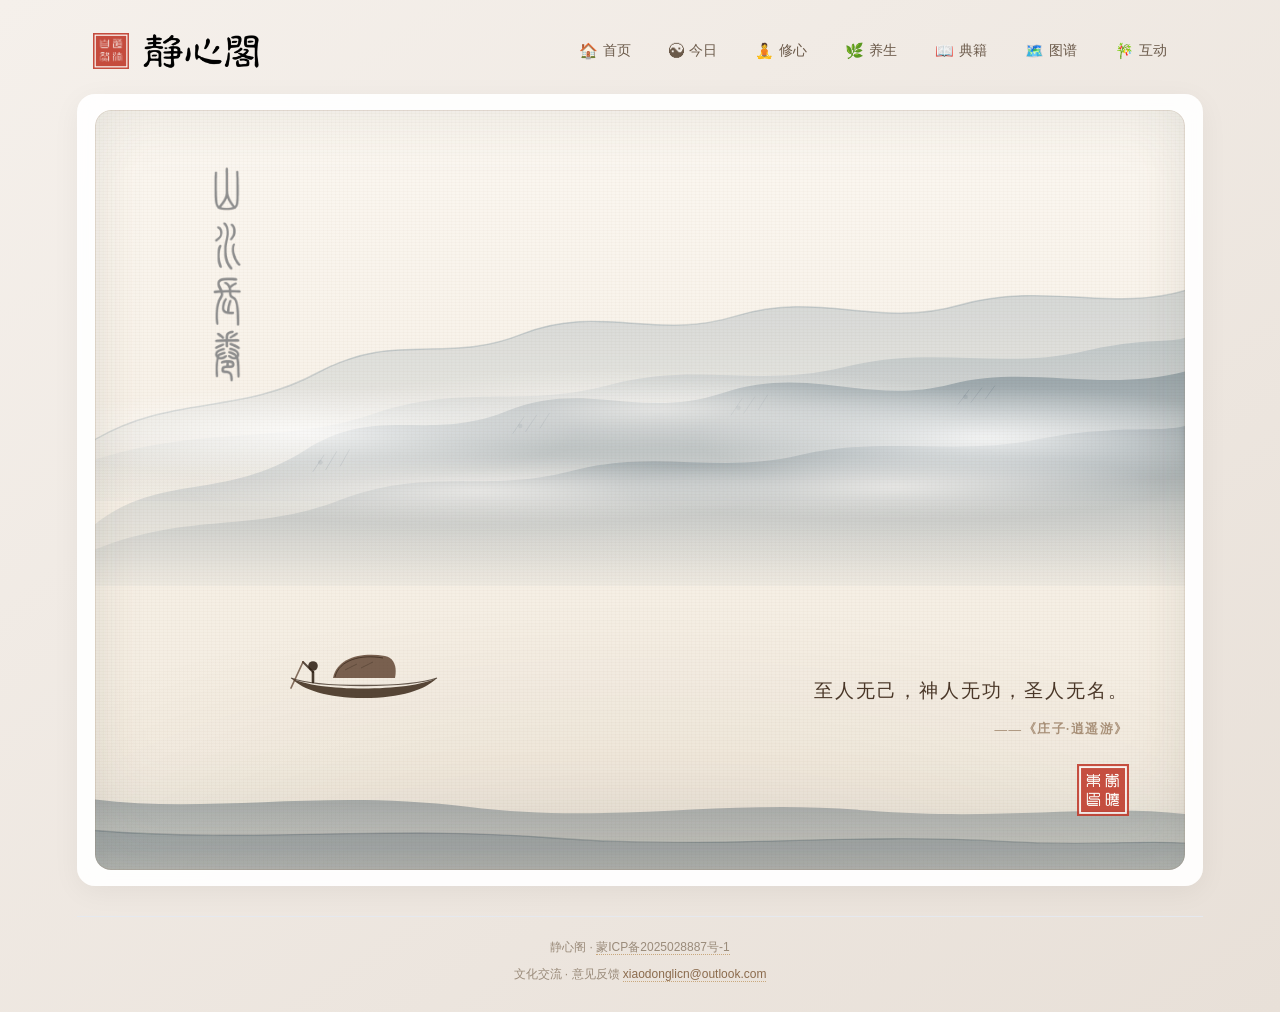
==== src/main/resources/static/index.html @ e7a52b1c "首页-优化" ====
<!DOCTYPE html>
<html lang="zh-CN">
<head>
    <meta charset="UTF-8">
    <meta name="viewport" content="width=device-width, initial-scale=1.0">
    <meta name="referrer" content="no-referrer" />
    <title>静心阁</title>
    <link rel="icon" type="image/svg+xml" href="data:image/svg+xml,%3Csvg xmlns='http://www.w3.org/2000/svg' viewBox='0 0 100 100'%3E%3Ctext y='.9em' font-size='90'%3E☯%3C/text%3E%3C/svg%3E">
    <style>

        /* ===== 全局重置 & 字体 ===== */
        * {
            margin: 0;
            padding: 0;
            box-sizing: border-box;
        }

        body {
            font-family: 'Segoe UI', 'PingFang SC', 'Microsoft YaHei', sans-serif;
            background: linear-gradient(145deg, #f5f0eb 0%, #e8e0d8 100%);
            min-height: 100vh;
            color: #2c2c2c;
            padding: 20px;
        }

        .container {
            max-width: min(88vw, 1800px);
            margin: 0 auto;
        }
        /* header 包裹层：让 nav 的 absolute 参照它 */
        .header-wrapper {
            position: relative;
            z-index: 100;
            margin-bottom: 12px;
        }
        /* ===== 头部 ===== */
        /* ===== 头部：移动端同样透明融入 ===== */
        header {
            background: transparent;
            backdrop-filter: none;
            -webkit-backdrop-filter: none;
            border-radius: 0;
            padding: 12px 16px;
            flex-direction: row;
            align-items: center;
            justify-content: space-between;
            text-align: left;
            position: relative;
            min-height: auto;
            gap: 14px;
            flex-wrap: nowrap;
            box-shadow: none;
            border-bottom: none;
        }
        @media (min-width: 769px) {
            nav {
                position: absolute;
                top: 50%;
                right: 20px;
                transform: translateY(-50%);
                display: flex;
                gap: 6px;
                align-items: center;
                z-index: 110;
            }
        }
        .logo {
            display: flex;
            align-items: center;
            gap: 10px;
        }

        /* 印章：小方图 */
        .logo-seal {
            width: 36px;
            height: 36px;
            object-fit: contain;
            display: block;
            opacity: 0.9;
            transition: opacity 0.3s ease, transform 0.3s ease;
            flex-shrink: 0;     /* 防止被挤压 */
        }

        .logo-seal:hover {
            opacity: 1;
            transform: scale(1.05);
        }

        .logo-banner {
            height: 38px;
            width: auto;
            object-fit: contain;
            display: block;
            opacity: 1;
            transition: opacity 0.3s ease, transform 0.3s ease;
        }

        .logo-banner:hover {
            opacity: 1;
            transform: scale(1.02);
        }

        /* ===== 导航：分组下拉 + 移动端抽屉 ===== */
        .nav-toggle {
            display: none;
            background: transparent;
            border: none;
            font-size: 22px;
            color: #5a3e2b;
            cursor: pointer;
            padding: 6px 10px;
            border-radius: 10px;
            transition: all 0.25s;
            font-family: 'STKaiti', 'KaiTi', serif;
        }

        .nav-toggle:hover,
        .nav-toggle:active {
            background: rgba(139, 107, 77, 0.10);
        }
        nav {
            display: flex;
            gap: 6px;
            align-items: center;
            flex-wrap: wrap;
        }



        .nav-group {
            position: relative;
        }

        .nav-group-title {
            display: inline-flex;
            align-items: center;
            gap: 5px;
            padding: 7px 16px;
            border-radius: 30px;
            font-size: 14px;
            font-weight: 500;
            color: #6b5a4a;
            cursor: pointer;
            transition: all 0.25s ease;
            white-space: nowrap;
            user-select: none;
            font-family: 'STKaiti', 'KaiTi', 'Georgia', serif;
        }

        .nav-group-title .nav-icon {
            font-size: 15px;
            line-height: 1;
        }

        .nav-group-title:hover {
            background: rgba(139, 107, 77, 0.12);
        }

        .nav-group-title.active {
            background: #5a3e2b;
            color: #fff;
        }

        /* ----- 下拉菜单（PC端水墨典雅版） ----- */
        .nav-dropdown {
            position: absolute;
            top: calc(100% + 14px);
            left: 50%;
            transform: translateX(-50%) translateY(-12px) scale(0.96);
            /* 宣纸质感：暖白渐变 + 细麻纹 */
            background:
                    repeating-linear-gradient(0deg, rgba(139,107,77,0.025) 0 1px, transparent 1px 3px),
                    repeating-linear-gradient(90deg, rgba(139,107,77,0.02) 0 1px, transparent 1px 4px),
                    linear-gradient(160deg, #fdfaf6 0%, #f8f2e9 100%);
            backdrop-filter: blur(14px) saturate(1.1);
            -webkit-backdrop-filter: blur(14px) saturate(1.1);
            border-radius: 6px;              /* 更方正，接近印章/册页 */
            padding: 10px 8px;
            min-width: 156px;
            /* 淡淡的墨线描边 + 极柔投影 */
            box-shadow:
                    inset 0 0 0 1px rgba(139, 107, 77, 0.18),
                    inset 0 0 24px rgba(139, 107, 77, 0.05),
                    0 12px 36px rgba(90, 62, 43, 0.16),
                    0 3px 10px rgba(90, 62, 43, 0.08);
            opacity: 0;
            visibility: hidden;
            /* 缓缓展开：位移 + 缩放 + 淡入，缓动更"水墨" */
            transition:
                    opacity 0.55s cubic-bezier(0.22, 0.61, 0.36, 1),
                    transform 0.55s cubic-bezier(0.22, 0.61, 0.36, 1),
                    visibility 0.55s;
            transform-origin: top center;
            z-index: 200;
            pointer-events: none;
        }

        /* 顶部小三角：改为"笔尖"般的墨点，而非生硬的方块 */
        .nav-dropdown::before {
            content: "";
            position: absolute;
            top: -5px;
            left: 50%;
            transform: translateX(-50%) rotate(45deg);
            width: 9px;
            height: 9px;
            background: #fdfaf6;
            border-left: 1px solid rgba(139, 107, 77, 0.2);
            border-top: 1px solid rgba(139, 107, 77, 0.2);
            border-radius: 2px 0 0 0;
        }

        /* 悬停桥：填补空隙，防止鼠标移动时菜单消失 */
        .nav-dropdown::after {
            content: "";
            position: absolute;
            top: -16px;
            left: 0;
            right: 0;
            height: 16px;
            background: transparent;
            pointer-events: auto;
        }

        .nav-group:hover .nav-dropdown,
        .nav-group.open .nav-dropdown {
            opacity: 1;
            visibility: visible;
            transform: translateX(-50%) translateY(0) scale(1);
            pointer-events: auto;
        }

        /* 子项：更舒展、更有书卷气 */
        .nav-dropdown a {
            display: block;
            position: relative;
            padding: 10px 22px;
            border-radius: 4px;
            font-size: 14px;
            color: #5a3e2b;
            white-space: nowrap;
            text-align: center;
            text-decoration: none;
            cursor: pointer;
            font-family: 'STKaiti', 'KaiTi', 'Georgia', serif;
            letter-spacing: 1px;
            /* 逐条淡入的初始态 */
            opacity: 0;
            transform: translateY(-4px);
            transition:
                    background 0.28s ease,
                    color 0.28s ease,
                    opacity 0.4s ease,
                    transform 0.4s ease;
        }

        /* 展开时子项逐条浮现 */
        .nav-group:hover .nav-dropdown a,
        .nav-group.open .nav-dropdown a {
            opacity: 1;
            transform: translateY(0);
        }
        .nav-group:hover .nav-dropdown a:nth-child(1),
        .nav-group.open .nav-dropdown a:nth-child(1) { transition-delay: 0.08s; }
        .nav-group:hover .nav-dropdown a:nth-child(2),
        .nav-group.open .nav-dropdown a:nth-child(2) { transition-delay: 0.14s; }
        .nav-group:hover .nav-dropdown a:nth-child(3),
        .nav-group.open .nav-dropdown a:nth-child(3) { transition-delay: 0.20s; }
        .nav-group:hover .nav-dropdown a:nth-child(4),
        .nav-group.open .nav-dropdown a:nth-child(4) { transition-delay: 0.26s; }

        /* hover：淡墨晕染 + 左侧竖线点缀 */
        .nav-dropdown a:hover {
            background: linear-gradient(90deg,
            rgba(139, 107, 77, 0.10) 0%,
            rgba(139, 107, 77, 0.04) 60%,
            transparent 100%);
            color: #3d2a1a;
        }

        .nav-dropdown a:hover::before {
            content: "";
            position: absolute;
            left: 8px;
            top: 50%;
            transform: translateY(-50%);
            width: 2px;
            height: 55%;
            border-radius: 2px;
            background: #c0392b;
            opacity: 0.7;
        }

        /* active：以印章式深墨块呈现 */
        .nav-dropdown a.active {
            background: linear-gradient(145deg, #5a3e2b 0%, #4a3222 100%);
            color: #fdfaf6;
            box-shadow:
                    inset 0 0 0 1px rgba(255, 255, 255, 0.08),
                    0 2px 8px rgba(90, 62, 43, 0.25);
        }

        .nav-dropdown a.active::before {
            background: #c9a87c;   /* active 时左侧竖线换为金色，更雅致 */
            opacity: 0.9;
        }

        /* 遮罩层（默认隐藏） */
        .nav-overlay {
            position: fixed;
            inset: 0;
            background: radial-gradient(ellipse at top,
            rgba(61, 42, 26, 0.28) 0%,
            rgba(61, 42, 26, 0.42) 100%);
            opacity: 0;
            visibility: hidden;
            transition: all 0.4s ease;
            z-index: 190;
            backdrop-filter: blur(2px);
            -webkit-backdrop-filter: blur(2px);
        }

        .nav-overlay.show {
            opacity: 1;
            visibility: visible;
        }

        /* ===== 主内容 ===== */
        main {
            background: rgba(255, 255, 255, 0.92);
            backdrop-filter: blur(12px);
            border-radius: 18px;
            padding: 16px 18px;
            box-shadow: 0 6px 28px rgba(0, 0, 0, 0.05);
            min-height: 480px;
            position: relative;   /* 新增 */
            z-index: 1;           /* 新增 */
        }
        /* 首页：让主内容区撑满首屏，把页脚推到折叠线以下 */
        #home-tab.active {
            min-height: calc(100vh - 140px);
            display: flex;
            flex-direction: column;
        }

        #home-tab.active .home-scroll {
            flex: 1;
            min-height: 0;   /* 取消原来的固定 min-height，由 flex 撑开 */
        }

        .tab-content {
            display: none;
            animation: fadeIn 0.45s ease;
        }

        .tab-content.active {
            display: block;
        }

        @keyframes fadeIn {
            from {
                opacity: 0;
                transform: translateY(12px);
            }
            to {
                opacity: 1;
                transform: translateY(0);
            }
        }

        h2 {
            font-size: 26px;
            font-weight: 600;
            color: #4a3728;
            margin-bottom: 22px;
            display: flex;
            align-items: center;
            gap: 12px;
        }

        h2 i {
            color: #8b6b4d;
        }

        h3 {
            font-size: 18px;
            font-weight: 600;
            color: #4a3728;
            margin: 18px 0 12px;
        }

        /* ========================================================= */
        /* 每日运势 (原有) */
        /* ========================================================= */
        /* 占位引导卡片 */
        .fortune-placeholder {
            text-align: center;
            padding: 50px 20px 40px;
            background: linear-gradient(145deg, #fdfaf7, #f5ede6);
            border-radius: 16px;
            border: 2px dashed #d5c8b8;
            animation: fadeIn 0.5s ease;
        }

        .fortune-placeholder .placeholder-icon {
            font-size: 64px;
            display: block;
            margin-bottom: 16px;
            opacity: 0.7;
        }

        .fortune-placeholder h3 {
            font-size: 22px;
            color: #4a3728;
            margin-bottom: 10px;
            font-weight: 600;
        }

        .fortune-placeholder p {
            font-size: 16px;
            color: #7a6b5a;
            line-height: 1.8;
            margin-bottom: 20px;
        }

        .fortune-placeholder .placeholder-hints {
            display: flex;
            flex-wrap: wrap;
            gap: 12px;
            justify-content: center;
        }

        .fortune-placeholder .placeholder-hints span {
            background: #f0ece6;
            padding: 6px 18px;
            border-radius: 30px;
            font-size: 14px;
            color: #5a3e2b;
        }

        /* ========================================================= */
        /* 每日运势：选择区 */
        /* ========================================================= */
        .fortune-selector {
            display: flex;
            align-items: center;
            gap: 16px;
            flex-wrap: wrap;
            margin-bottom: 24px;
            padding: 20px 24px;
            background: #f8f4f0;
            border-radius: 14px;
        }

        .fortune-selector label {
            font-size: 15px;
            font-weight: 500;
            color: #5a3e2b;
            white-space: nowrap;
        }

        .fortune-selector select {
            height: 42px;
            min-width: 140px;
            padding: 0 34px 0 16px;
            border: 2px solid #e0d5c8;
            border-radius: 12px;
            font-size: 15px;
            background: #fff;
            color: #4a3728;
            cursor: pointer;
            font-family: inherit;
            transition: border-color 0.25s, box-shadow 0.25s;
            appearance: none;
            -webkit-appearance: none;
            background-image: url("data:image/svg+xml,%3Csvg xmlns='http://www.w3.org/2000/svg' viewBox='0 0 12 12'%3E%3Cpath d='M2 4 L6 8 L10 4' stroke='%238b6b4d' stroke-width='1.6' fill='none' stroke-linecap='round' stroke-linejoin='round'/%3E%3C/svg%3E");
            background-repeat: no-repeat;
            background-position: right 12px center;
            background-size: 12px;
        }

        .fortune-selector select:focus {
            outline: none;
            border-color: #8b6b4d;
            box-shadow: 0 0 0 4px rgba(139, 107, 77, 0.08);
        }

        .fortune-selector button {
            height: 42px;
            padding: 0 32px;
            border: none;
            border-radius: 30px;
            background: linear-gradient(145deg, #8b6b4d, #6b4f3a);
            color: #fff;
            font-size: 15px;
            font-weight: 500;
            cursor: pointer;
            transition: all 0.25s;
            box-shadow: 0 2px 10px rgba(139, 107, 77, 0.22);
        }

        .fortune-selector button:hover {
            transform: translateY(-1px);
            box-shadow: 0 6px 18px rgba(139, 107, 77, 0.32);
        }

        .fortune-selector button:disabled {
            opacity: 0.6;
            transform: none;
            box-shadow: none;
        }

        /* ----- 移动端：label 缩小放上方 ----- */
        @media (max-width: 768px) {
            .fortune-selector {
                flex-direction: column;
                align-items: stretch;
                gap: 10px;
                padding: 16px 18px;
            }

            /* label 缩小，左对齐 */
            .fortune-selector label {
                font-size: 13px;
                color: #8b7a6a;
                font-weight: 400;
                margin-bottom: -4px;   /* 与下拉框更贴近 */
            }

            /* 下拉框全宽 */
            .fortune-selector select {
                width: 100%;
                height: 42px;
                font-size: 14px;
            }

            /* 按钮全宽 */
            .fortune-selector button {
                width: 100%;
                height: 42px;
                font-size: 14px;
            }
        }

        @media (max-width: 480px) {
            .fortune-selector {
                padding: 14px 14px;
            }

            .fortune-selector label {
                font-size: 12px;
            }

            .fortune-selector select,
            .fortune-selector button {
                height: 40px;
                font-size: 13px;
            }
        }

        .fortune-result {
            animation: fadeIn 0.5s ease;
        }

        .fortune-card {
            background: linear-gradient(145deg, #fdfaf7, #f5ede6);
            border-radius: 16px;
            padding: 28px 32px;
            border: 1px solid #e8ddd0;
        }

        .fortune-header {
            display: flex;
            justify-content: space-between;
            align-items: center;
            flex-wrap: wrap;
            gap: 10px;
            margin-bottom: 18px;
            padding-bottom: 14px;
            border-bottom: 2px dashed #e0d3c4;
        }

        .fortune-date {
            font-size: 15px;
            color: #7a6b5a;
        }

        .fortune-zodiac {
            font-size: 20px;
            font-weight: 600;
            color: #5a3e2b;
        }

        .fortune-level {
            padding: 6px 22px;
            border-radius: 30px;
            font-weight: 600;
            font-size: 18px;
        }

        .fortune-level[data-level="上上签"] {
            background: #fce4b8;
            color: #8b6914;
        }
        .fortune-level[data-level="上签"] {
            background: #d4edda;
            color: #155724;
        }
        .fortune-level[data-level="中签"] {
            background: #fff3cd;
            color: #856404;
        }
        .fortune-level[data-level="下签"] {
            background: #f8d7da;
            color: #721c24;
        }
        .fortune-level[data-level="下下签"] {
            background: #f8d7da;
            color: #721c24;
        }

        .fortune-score {
            text-align: center;
            padding: 16px 0 20px;
        }

        .score-label {
            display: block;
            font-size: 14px;
            color: #8b7a6a;
            margin-bottom: 4px;
        }

        .score-value {
            font-size: 48px;
            font-weight: 700;
            background: linear-gradient(145deg, #8b6b4d, #c9a87c);
            -webkit-background-clip: text;
            -webkit-text-fill-color: transparent;
            background-clip: text;
        }

        .fortune-details {
            display: grid;
            grid-template-columns: 1fr 1fr;
            gap: 12px;
            margin-bottom: 18px;
        }

        .detail-item {
            background: #fff;
            padding: 12px 16px;
            border-radius: 10px;
            display: flex;
            align-items: center;
            gap: 10px;
            box-shadow: 0 2px 8px rgba(0, 0, 0, 0.04);
        }

        .detail-item i {
            color: #8b6b4d;
            width: 20px;
            text-align: center;
        }

        .fortune-extra {
            background: #fff;
            padding: 16px 22px;
            border-radius: 12px;
            display: flex;
            flex-direction: column;
            gap: 10px;
        }

        .fortune-extra>div {
            display: flex;
            align-items: center;
            gap: 10px;
            flex-wrap: wrap;
        }

        .color-tag {
            display: inline-block;
            padding: 2px 14px;
            border-radius: 14px;
            font-size: 13px;
            color: #fff;
            margin-right: 4px;
        }

        .advice {
            color: #5a3e2b;
            font-weight: 500;
        }

        /* ========================================================= */
        /* 道家智慧 (原有) */
        /* ========================================================= */
        .daoism-controls {
            display: flex;
            gap: 16px;
            flex-wrap: wrap;
            margin-bottom: 24px;
            padding: 16px 22px;
            background: #f8f4f0;
            border-radius: 14px;
            align-items: center;
        }

        .daoism-controls button {
            padding: 8px 26px;
            border: none;
            border-radius: 30px;
            background: #5a3e2b;
            color: #fff;
            font-size: 15px;
            cursor: pointer;
            transition: all 0.25s;
        }

        .daoism-controls button:hover {
            background: #4a3222;
            transform: scale(1.02);
        }

        .category-filter {
            display: flex;
            align-items: center;
            gap: 10px;
        }

        .category-filter select {
            padding: 8px 16px;
            border-radius: 10px;
            border: 2px solid #ddd;
            background: #fff;
            cursor: pointer;
        }

        .daoism-quotes {
            display: grid;
            grid-template-columns: 1fr 1fr;
            gap: 20px;
        }

        .quote-card {
            background: #fdfaf7;
            border-radius: 14px;
            padding: 20px 24px;
            border-left: 4px solid #8b6b4d;
            transition: all 0.3s;
        }

        .quote-card:hover {
            transform: translateY(-2px);
            box-shadow: 0 6px 22px rgba(0, 0, 0, 0.06);
        }

        .quote-source {
            font-size: 14px;
            color: #8b6b4d;
            font-weight: 600;
            margin-bottom: 8px;
        }

        .quote-original {
            font-size: 20px;
            font-weight: 400;
            color: #2c2c2c;
            line-height: 1.8;
            margin-bottom: 10px;
            font-family: 'STKaiti', 'KaiTi', 'Georgia', serif;
        }

        .quote-translation {
            font-size: 15px;
            color: #5a5a5a;
            line-height: 1.6;
            margin-bottom: 8px;
            padding: 10px 16px;
            background: #f5f0ea;
            border-radius: 8px;
        }

        .quote-interpretation {
            font-size: 14px;
            color: #7a6b5a;
            line-height: 1.6;
            padding: 10px 16px;
            background: #edf0f5;
            border-radius: 8px;
        }

        .quote-category {
            display: inline-block;
            margin-top: 10px;
            padding: 2px 16px;
            border-radius: 20px;
            font-size: 12px;
            background: #e8ddd0;
            color: #5a3e2b;
        }

        /* ========================================================= */
        /* 五行学说 (原有) */
        /* ========================================================= */
        .elements-grid {
            display: grid;
            grid-template-columns: repeat(auto-fit, minmax(170px, 1fr));
            gap: 16px;
            margin-bottom: 28px;
        }

        .element-card {
            background: #fdfaf7;
            border-radius: 14px;
            padding: 20px 16px;
            text-align: center;
            border: 2px solid #e8ddd0;
            transition: all 0.3s;
            cursor: default;
        }

        .element-card:hover {
            transform: translateY(-4px);
            box-shadow: 0 8px 28px rgba(0, 0, 0, 0.07);
        }

        .element-icon {
            font-size: 34px;
            display: block;
            margin-bottom: 6px;
        }

        .element-name {
            font-size: 22px;
            font-weight: 700;
            color: #4a3728;
        }

        .element-desc {
            font-size: 13px;
            color: #7a6b5a;
            margin-top: 4px;
        }

        .element-detail {
            font-size: 12px;
            color: #9a8b7a;
            margin-top: 4px;
        }

        .element-color {
            display: inline-block;
            width: 24px;
            height: 24px;
            border-radius: 50%;
            margin-top: 8px;
            border: 2px solid #ddd;
        }

        .elements-relationship {
            background: #f8f4f0;
            border-radius: 14px;
            padding: 20px 24px;
            margin-top: 8px;
        }

        .elements-relationship h3 {
            text-align: center;
            color: #4a3728;
            margin-bottom: 14px;
        }

        .relationship-diagram {
            display: grid;
            grid-template-columns: 1fr 1fr;
            gap: 20px;
        }

        .relationship-item {
            background: #fff;
            padding: 16px 20px;
            border-radius: 12px;
            text-align: center;
        }

        .relationship-item h4 {
            color: #4a3728;
            margin-bottom: 6px;
        }

        .relationship-item p {
            font-size: 18px;
            font-weight: 500;
            color: #5a3e2b;
            letter-spacing: 2px;
        }

        .relationship-item small {
            color: #8b7a6a;
            font-size: 13px;
        }

        .relationship-item.generates {
            border-left: 4px solid #4caf50;
        }
        .relationship-item.restricts {
            border-left: 4px solid #e74c3c;
        }

        /* ========================================================= */
        /* 新增：每日一签 */
        /* ========================================================= */
        .daily-sign-container {
            max-width: 680px;
            margin: 0 auto;
            padding: 10px 0;
            text-align: center;
        }
        .sign-intro {
            text-align: center;
            padding: 40px 24px 34px;
            background: linear-gradient(145deg, #fdfaf7, #f5ede6);
            border-radius: 18px;
            border: 2px dashed #d5c8b8;
            animation: fadeIn 0.5s ease;
        }
        .sign-intro-icon {
            font-size: 64px;
            line-height: 1;
            margin-bottom: 12px;
            opacity: 0.75;
            text-align: center;
        }

        .sign-intro h3 {
            font-size: 22px;
            color: #4a3728;
            margin-bottom: 10px;
        }

        .sign-intro p {
            font-size: 16px;
            color: #7a6b5a;
            line-height: 1.9;
            margin-bottom: 24px;
        }

        .sign-btn-primary {
            padding: 12px 44px;
            border: none;
            border-radius: 30px;
            background: linear-gradient(145deg, #8b6b4d, #6b4f3a);
            color: #fff;
            font-size: 16px;
            font-weight: 500;
            cursor: pointer;
            transition: all 0.25s;
        }

        .sign-btn-primary:hover {
            transform: translateY(-2px);
            box-shadow: 0 8px 24px rgba(139, 107, 77, 0.32);
        }

        .sign-result {
            animation: fadeIn 0.5s ease;
        }
        .daily-sign-date {
            font-size: 16px;
            color: #7a6b5a;
            margin-bottom: 20px;
            text-align: center;
        }

        .daily-sign-card {
            background: linear-gradient(145deg, #fdfaf7, #f5ede6);
            border-radius: 20px;
            padding: 40px 36px 36px;
            border: 2px solid #e8ddd0;
            max-width: 700px;
            margin: 0 auto;
            position: relative;
            box-shadow: 0 4px 20px rgba(0, 0, 0, 0.04);
        }

        .daily-sign-card .sign-icon {
            font-size: 48px;
            display: block;
            margin-bottom: 12px;
            opacity: 0.7;
        }

        .daily-sign-card .sign-original {
            font-size: 28px;
            font-weight: 400;
            color: #2c2c2c;
            line-height: 1.8;
            font-family: 'STKaiti', 'KaiTi', 'Georgia', serif;
            margin-bottom: 16px;
        }

        .daily-sign-card .sign-translation {
            font-size: 16px;
            color: #5a5a5a;
            line-height: 1.7;
            padding: 14px 20px;
            background: #f5f0ea;
            border-radius: 12px;
            margin-bottom: 12px;
        }

        .daily-sign-card .sign-interpretation {
            font-size: 15px;
            color: #7a6b5a;
            line-height: 1.7;
            padding: 14px 20px;
            background: #edf0f5;
            border-radius: 12px;
            margin-bottom: 16px;
        }

        .daily-sign-card .sign-source {
            font-size: 14px;
            color: #8b6b4d;
            font-weight: 600;
        }

        .daily-sign-card .sign-tag {
            display: inline-block;
            margin-top: 12px;
            padding: 4px 20px;
            border-radius: 30px;
            font-size: 13px;
            background: #e8ddd0;
            color: #5a3e2b;
        }

        .daily-sign-refresh {
            display: block;
            margin: 24px auto 0;
            padding: 10px 36px;
            border: none;
            border-radius: 30px;
            background: linear-gradient(145deg, #8b6b4d, #6b4f3a);
            color: #fff;
            font-size: 15px;
            font-weight: 500;
            cursor: pointer;
            transition: all 0.25s;
        }

        .daily-sign-refresh:hover {
            transform: translateY(-2px);
            box-shadow: 0 8px 24px rgba(139, 107, 77, 0.32);
        }

        /* ========================================================= */
        /* 新增：静心引导（冥想计时器） */
        /* ========================================================= */
        .meditation-container {
            max-width: 600px;
            margin: 0 auto;
            text-align: center;
        }

        .meditation-timer {
            font-size: 72px;
            font-weight: 300;
            color: #4a3728;
            font-family: 'Georgia', serif;
            letter-spacing: 4px;
            padding: 30px 0 10px;
            background: #fdfaf7;
            border-radius: 20px;
            border: 2px solid #e8ddd0;
            margin-bottom: 20px;
        }

        .meditation-timer .timer-label {
            font-size: 16px;
            font-weight: 400;
            color: #8b7a6a;
            letter-spacing: 2px;
            display: block;
            margin-bottom: 6px;
            font-family: 'Segoe UI', 'PingFang SC', sans-serif;
        }

        .meditation-controls {
            display: flex;
            gap: 14px;
            flex-wrap: wrap;
            justify-content: center;
            margin: 16px 0 20px;
        }

        .meditation-controls button {
            padding: 10px 28px;
            border: none;
            border-radius: 30px;
            font-size: 15px;
            font-weight: 500;
            cursor: pointer;
            transition: all 0.25s;
            min-width: 80px;
        }

        .meditation-controls .btn-start {
            background: linear-gradient(145deg, #5a7a4a, #3d5a32);
            color: #fff;
        }

        .meditation-controls .btn-start:hover {
            transform: translateY(-2px);
            box-shadow: 0 8px 24px rgba(61, 90, 50, 0.3);
        }

        .meditation-controls .btn-start.running {
            background: linear-gradient(145deg, #c0392b, #962d22);
        }

        .meditation-controls .btn-reset {
            background: #e8ddd0;
            color: #5a3e2b;
        }

        .meditation-controls .btn-reset:hover {
            background: #d5c8b8;
        }

        .meditation-controls .btn-preset {
            background: #f0ece6;
            color: #5a3e2b;
            font-size: 13px;
            padding: 10px 18px;
            min-width: 60px;
        }

        .meditation-controls .btn-preset:hover {
            background: #e0d8ce;
        }

        .meditation-controls .btn-preset.active-preset {
            background: #8b6b4d;
            color: #fff;
        }

        .meditation-guide {
            background: #f8f4f0;
            border-radius: 14px;
            padding: 20px 24px;
            margin-top: 16px;
            min-height: 80px;
            display: flex;
            align-items: center;
            justify-content: center;
            font-size: 18px;
            color: #4a3728;
            line-height: 1.8;
            font-family: 'STKaiti', 'KaiTi', 'Georgia', serif;
            transition: all 0.3s;
        }

        /* ===== 静心音乐播放器（紧凑可折叠） ===== */
        .meditation-music {
            background: #f8f4f0;
            border-radius: 14px;
            margin-top: 18px;
            overflow: hidden;
            transition: all 0.3s ease;
        }

        /* --- 顶部一行控制条（始终可见） --- */
        .music-bar {
            display: flex;
            align-items: center;
            gap: 12px;
            padding: 12px 18px;
            cursor: pointer;
            user-select: none;
            transition: background 0.25s;
        }

        .music-bar:hover {
            background: #f0ece6;
        }

        .music-bar .bar-icon {
            width: 34px;
            height: 34px;
            border-radius: 50%;
            background: #e8ddd0;
            color: #5a3e2b;
            display: flex;
            align-items: center;
            justify-content: center;
            font-size: 13px;
            flex-shrink: 0;
            transition: all 0.25s;
        }

        .music-bar.playing .bar-icon {
            background: #8b6b4d;
            color: #fff;
        }

        /* 播放中的跳动音符 */
        .music-bar .bar-bars {
            display: none;
            align-items: flex-end;
            gap: 2px;
            height: 12px;
            margin-left: 4px;
        }

        .music-bar.playing .bar-bars {
            display: inline-flex;
        }

        .music-bar .bar-bars span {
            width: 3px;
            background: #8b6b4d;
            border-radius: 2px;
            animation: musicBar 0.9s ease-in-out infinite;
        }

        .music-bar .bar-bars span:nth-child(1) { height: 5px; animation-delay: 0s; }
        .music-bar .bar-bars span:nth-child(2) { height: 11px; animation-delay: 0.15s; }
        .music-bar .bar-bars span:nth-child(3) { height: 7px; animation-delay: 0.3s; }
        .music-bar .bar-bars span:nth-child(4) { height: 12px; animation-delay: 0.45s; }

        @keyframes musicBar {
            0%, 100% { transform: scaleY(0.5); }
            50% { transform: scaleY(1); }
        }

        .music-bar .bar-info {
            flex: 1;
            min-width: 0;
            display: flex;
            flex-direction: column;
            gap: 2px;
        }

        .music-bar .bar-title {
            font-size: 14px;
            font-weight: 600;
            color: #5a3e2b;
            white-space: nowrap;
            overflow: hidden;
            text-overflow: ellipsis;
        }

        .music-bar .bar-sub {
            font-size: 12px;
            color: #9a8b7a;
            white-space: nowrap;
            overflow: hidden;
            text-overflow: ellipsis;
        }

        /* 播放/暂停按钮 */
        .music-bar .bar-play {
            width: 36px;
            height: 36px;
            border-radius: 50%;
            border: none;
            background: #8b6b4d;
            color: #fff;
            font-size: 13px;
            cursor: pointer;
            flex-shrink: 0;
            display: flex;
            align-items: center;
            justify-content: center;
            transition: all 0.25s;
        }

        .music-bar .bar-play:hover {
            background: #6b4f3a;
            transform: scale(1.06);
        }

        .music-bar .bar-play:disabled {
            background: #d5c8b8;
            cursor: not-allowed;
            transform: none;
        }

        /* 展开箭头 */
        .music-bar .bar-arrow {
            color: #9a8b7a;
            font-size: 12px;
            flex-shrink: 0;
            transition: transform 0.3s ease;
        }

        .meditation-music.expanded .bar-arrow {
            transform: rotate(180deg);
        }

        /* --- 展开后的曲目区 --- */
        .music-panel {
            max-height: 0;
            overflow: hidden;
            transition: max-height 0.35s ease;
        }

        .meditation-music.expanded .music-panel {
            max-height: 420px;
        }

        .music-panel-inner {
            padding: 4px 16px 16px;
            border-top: 1px dashed #e0d5c8;
        }

        .music-volume-row {
            display: flex;
            align-items: center;
            gap: 10px;
            padding: 12px 4px;
            font-size: 13px;
            color: #8b7a6a;
        }

        .music-volume-row input[type="range"] {
            flex: 1;
            accent-color: #8b6b4d;
            cursor: pointer;
        }

        .music-volume-row .vol-value {
            font-size: 12px;
            color: #9a8b7a;
            min-width: 34px;
            text-align: right;
        }

        .music-track-list {
            display: flex;
            flex-direction: column;
            gap: 6px;
            max-height: 240px;
            overflow-y: auto;
        }

        .music-track {
            display: flex;
            align-items: center;
            gap: 10px;
            padding: 8px 12px;
            border-radius: 10px;
            background: #fff;
            cursor: pointer;
            transition: all 0.2s;
            border: 1.5px solid transparent;
        }

        .music-track:hover {
            background: #f5ede6;
            border-color: #e0d5c8;
        }

        .music-track.active {
            background: #f0e6da;
            border-color: #8b6b4d;
        }

        .music-track .track-icon {
            width: 28px;
            height: 28px;
            border-radius: 50%;
            background: #e8ddd0;
            color: #5a3e2b;
            display: flex;
            align-items: center;
            justify-content: center;
            font-size: 11px;
            flex-shrink: 0;
        }

        .music-track.active .track-icon {
            background: #8b6b4d;
            color: #fff;
        }

        .music-track .track-info {
            flex: 1;
            min-width: 0;
        }

        .music-track .track-name {
            font-size: 13px;
            font-weight: 500;
            color: #4a3728;
            white-space: nowrap;
            overflow: hidden;
            text-overflow: ellipsis;
        }

        .music-track .track-desc {
            font-size: 11px;
            color: #9a8b7a;
            margin-top: 1px;
            white-space: nowrap;
            overflow: hidden;
            text-overflow: ellipsis;
        }

        .music-track .track-check {
            color: #8b6b4d;
            font-size: 12px;
            flex-shrink: 0;
            opacity: 0;
        }

        .music-track.active .track-check {
            opacity: 1;
        }

        .music-panel-tip {
            font-size: 11px;
            color: #b0a090;
            text-align: center;
            margin-top: 10px;
            line-height: 1.6;
        }

        @media (max-width: 480px) {
            .music-bar {
                padding: 10px 14px;
                gap: 10px;
            }
            .music-bar .bar-play {
                width: 32px;
                height: 32px;
            }
            .music-bar .bar-icon {
                width: 30px;
                height: 30px;
            }
            .music-panel-inner {
                padding: 4px 12px 14px;
            }
        }

        .music-track-list {
            display: flex;
            flex-direction: column;
            gap: 8px;
        }

        .music-track {
            display: flex;
            align-items: center;
            gap: 12px;
            padding: 10px 14px;
            border-radius: 10px;
            background: #fff;
            cursor: pointer;
            transition: all 0.25s;
            border: 2px solid transparent;
        }

        .music-track:hover {
            background: #f5ede6;
            border-color: #e0d5c8;
        }

        .music-track.active {
            background: #f0e6da;
            border-color: #8b6b4d;
        }

        .music-track .track-play {
            width: 34px;
            height: 34px;
            border-radius: 50%;
            background: #e8ddd0;
            color: #5a3e2b;
            display: flex;
            align-items: center;
            justify-content: center;
            font-size: 13px;
            flex-shrink: 0;
            transition: all 0.25s;
        }

        .music-track.active .track-play {
            background: #8b6b4d;
            color: #fff;
        }

        .music-track .track-info {
            flex: 1;
            min-width: 0;
        }

        .music-track .track-name {
            font-size: 14px;
            font-weight: 500;
            color: #4a3728;
        }

        .music-track .track-desc {
            font-size: 12px;
            color: #9a8b7a;
            margin-top: 2px;
        }

        .music-track .track-status {
            font-size: 12px;
            color: #8b6b4d;
            flex-shrink: 0;
        }

        /* 播放中的跳动音符动画 */
        .music-playing-bars {
            display: inline-flex;
            align-items: flex-end;
            gap: 2px;
            height: 14px;
            margin-left: 4px;
        }

        .music-playing-bars span {
            width: 3px;
            background: #8b6b4d;
            border-radius: 2px;
            animation: musicBar 0.9s ease-in-out infinite;
        }

        .music-playing-bars span:nth-child(1) { height: 6px; animation-delay: 0s; }
        .music-playing-bars span:nth-child(2) { height: 12px; animation-delay: 0.15s; }
        .music-playing-bars span:nth-child(3) { height: 8px; animation-delay: 0.3s; }
        .music-playing-bars span:nth-child(4) { height: 14px; animation-delay: 0.45s; }

        @keyframes musicBar {
            0%, 100% { transform: scaleY(0.5); }
            50% { transform: scaleY(1); }
        }

        .meditation-music .music-tip {
            font-size: 12px;
            color: #9a8b7a;
            text-align: center;
            margin-top: 12px;
            line-height: 1.7;
        }

        @media (max-width: 480px) {
            .meditation-music {
                padding: 14px 14px;
            }
            .meditation-music .music-volume input[type="range"] {
                width: 64px;
            }
        }
        .music-bar.loading .bar-play {
            background: #a89078;
            cursor: wait;
        }
        .meditation-guide .guide-icon {
            font-size: 32px;
            margin-right: 16px;
            opacity: 0.6;
        }

        /* ========================================================= */
        /* 新增：四时养生 */
        /* ========================================================= */
        .season-container {
            padding: 4px 0;
        }

        .season-current {
            background: linear-gradient(145deg, #fdfaf7, #f5ede6);
            border-radius: 16px;
            padding: 24px 28px;
            border: 1px solid #e8ddd0;
            margin-bottom: 24px;
            display: flex;
            flex-wrap: wrap;
            align-items: center;
            gap: 20px;
        }

        .season-current .season-icon {
            font-size: 56px;
            text-align: center;
            min-width: 80px;
        }

        .season-current .season-info {
            flex: 1;
        }

        .season-current .season-info .name {
            font-size: 28px;
            font-weight: 600;
            color: #4a3728;
        }

        .season-current .season-info .sub {
            font-size: 16px;
            color: #7a6b5a;
            margin-top: 4px;
        }

        .season-current .season-info .element-tag {
            display: inline-block;
            margin-top: 8px;
            padding: 4px 20px;
            border-radius: 30px;
            font-size: 14px;
            background: #e8ddd0;
            color: #5a3e2b;
            font-weight: 500;
        }

        .season-grid {
            display: grid;
            grid-template-columns: 1fr 1fr 1fr;
            gap: 16px;
        }

        .season-card {
            background: #fdfaf7;
            border-radius: 14px;
            padding: 20px 22px;
            border: 1px solid #e8ddd0;
            transition: all 0.3s;
        }

        .season-card:hover {
            transform: translateY(-2px);
            box-shadow: 0 6px 22px rgba(0, 0, 0, 0.05);
        }

        .season-card .card-icon {
            font-size: 28px;
            display: block;
            margin-bottom: 6px;
        }

        .season-card .card-title {
            font-size: 16px;
            font-weight: 600;
            color: #4a3728;
            margin-bottom: 6px;
        }

        .season-card .card-content {
            font-size: 14px;
            color: #5a5a5a;
            line-height: 1.7;
        }

        .season-card .card-content li {
            list-style: none;
            padding: 2px 0;
        }

        .season-card .card-content li::before {
            content: "· ";
            color: #8b6b4d;
        }

        /* ========================================================= */
        /* 新增：测测你的道号 */
        /* ========================================================= */
        .daoname-container {
            max-width: 680px;
            margin: 0 auto;
        }

        .daoname-intro {
            text-align: center;
            padding: 40px 24px 34px;
            background: linear-gradient(145deg, #fdfaf7, #f5ede6);
            border-radius: 18px;
            border: 2px dashed #d5c8b8;
            animation: fadeIn 0.5s ease;
        }

        .daoname-intro-icon {
            font-size: 64px;
            line-height: 1;
            margin-bottom: 12px;
            opacity: 0.75;
        }

        .daoname-intro h3 {
            font-size: 22px;
            color: #4a3728;
            margin-bottom: 10px;
        }

        .daoname-intro p {
            font-size: 16px;
            color: #7a6b5a;
            line-height: 1.9;
            margin-bottom: 18px;
        }

        .daoname-hints {
            display: flex;
            flex-wrap: wrap;
            gap: 10px;
            justify-content: center;
            margin-bottom: 24px;
        }

        .daoname-hints span {
            background: #f0ece6;
            padding: 6px 16px;
            border-radius: 30px;
            font-size: 13px;
            color: #5a3e2b;
        }

        .daoname-btn-primary {
            padding: 11px 38px;
            border: none;
            border-radius: 30px;
            background: linear-gradient(145deg, #8b6b4d, #6b4f3a);
            color: #fff;
            font-size: 16px;
            font-weight: 500;
            cursor: pointer;
            transition: all 0.25s;
        }

        .daoname-btn-primary:hover {
            transform: translateY(-2px);
            box-shadow: 0 8px 24px rgba(139, 107, 77, 0.32);
        }

        .daoname-btn-secondary {
            padding: 11px 30px;
            border: 2px solid #d5c8b8;
            border-radius: 30px;
            background: #fff;
            color: #5a3e2b;
            font-size: 15px;
            font-weight: 500;
            cursor: pointer;
            transition: all 0.25s;
        }

        .daoname-btn-secondary:hover {
            background: #f5ede6;
            border-color: #8b6b4d;
        }

        /* ----- 答题 ----- */
        .daoname-quiz {
            animation: fadeIn 0.4s ease;
        }

        .daoname-progress {
            display: flex;
            align-items: center;
            gap: 14px;
            margin-bottom: 26px;
        }

        .daoname-progress-bar {
            flex: 1;
            height: 8px;
            background: #ece4da;
            border-radius: 8px;
            overflow: hidden;
        }

        .daoname-progress-fill {
            height: 100%;
            width: 20%;
            border-radius: 8px;
            background: linear-gradient(90deg, #8b6b4d, #c9a87c);
            transition: width 0.4s ease;
        }

        .daoname-progress-text {
            font-size: 14px;
            color: #8b7a6a;
            font-weight: 500;
            white-space: nowrap;
        }

        .daoname-question {
            font-size: 21px;
            font-weight: 600;
            color: #4a3728;
            line-height: 1.6;
            margin-bottom: 22px;
            padding-left: 4px;
            font-family: 'STKaiti', 'KaiTi', 'Georgia', serif;
        }

        .daoname-options {
            display: grid;
            grid-template-columns: 1fr 1fr;
            gap: 14px;
        }

        .daoname-option {
            background: #fdfaf7;
            border: 2px solid #e8ddd0;
            border-radius: 14px;
            padding: 18px 20px;
            cursor: pointer;
            transition: all 0.25s;
            text-align: left;
            font-size: 15px;
            color: #4a3728;
            line-height: 1.6;
            display: flex;
            align-items: center;
            gap: 10px;
        }

        .daoname-option:hover {
            border-color: #8b6b4d;
            background: #f8f0e8;
            transform: translateY(-2px);
            box-shadow: 0 6px 20px rgba(139, 107, 77, 0.12);
        }

        .daoname-option .opt-icon {
            font-size: 22px;
            flex-shrink: 0;
        }

        .daoname-option.selected {
            border-color: #8b6b4d;
            background: #f0e6da;
        }

        /* ----- 结果 ----- */
        .daoname-result {
            animation: fadeIn 0.5s ease;
        }

        .daoname-result-card {
            background: linear-gradient(145deg, #fdfaf7, #f5ede6);
            border: 2px solid #e8ddd0;
            border-radius: 20px;
            padding: 38px 32px 32px;
            text-align: center;
            position: relative;
            overflow: hidden;
        }

        .daoname-result-card::before {
            content: "☯";
            position: absolute;
            top: -10px;
            right: -6px;
            font-size: 120px;
            opacity: 0.05;
            line-height: 1;
        }

        .daoname-result-label {
            font-size: 14px;
            color: #8b7a6a;
            letter-spacing: 4px;
            margin-bottom: 14px;
        }

        .daoname-result-name {
            font-size: 52px;
            font-weight: 700;
            color: #4a3728;
            font-family: 'STKaiti', 'KaiTi', 'Georgia', serif;
            letter-spacing: 6px;
            margin-bottom: 20px;
            background: linear-gradient(145deg, #6b4f3a, #c9a87c);
            -webkit-background-clip: text;
            -webkit-text-fill-color: transparent;
            background-clip: text;
        }

        .daoname-result-poem {
            font-size: 17px;
            color: #5a3e2b;
            font-family: 'STKaiti', 'KaiTi', 'Georgia', serif;
            line-height: 2;
            padding: 16px 20px;
            background: #fff;
            border-radius: 12px;
            margin-bottom: 16px;
            border-left: 3px solid #c9a87c;
            text-align: left;
        }

        .daoname-result-desc {
            font-size: 15px;
            color: #7a6b5a;
            line-height: 1.9;
            padding: 14px 18px;
            background: #edf0f5;
            border-radius: 12px;
            margin-bottom: 16px;
            text-align: left;
        }

        .daoname-result-tags {
            display: flex;
            flex-wrap: wrap;
            gap: 10px;
            justify-content: center;
            margin-bottom: 4px;
        }

        .daoname-result-tags span {
            background: #e8ddd0;
            color: #5a3e2b;
            padding: 5px 18px;
            border-radius: 30px;
            font-size: 13px;
        }

        .daoname-result-actions {
            display: flex;
            gap: 14px;
            justify-content: center;
            margin-top: 24px;
            flex-wrap: wrap;
        }

        /* ========================================================= */
        /* 新增：道家思想图谱 */
        /* ========================================================= */
        .daomap-container {
            display: flex;
            flex-direction: column;
            gap: 16px;
        }

        .daomap-toolbar {
            display: flex;
            justify-content: space-between;
            align-items: center;
            flex-wrap: wrap;
            gap: 12px;
            padding: 12px 18px;
            background: #f8f4f0;
            border-radius: 14px;
        }

        .daomap-legend {
            display: flex;
            flex-wrap: wrap;
            gap: 18px;
            font-size: 13px;
            color: #7a6b5a;
            align-items: center;
        }

        .legend-item {
            display: inline-flex;
            align-items: center;
            gap: 6px;
        }

        .legend-dot {
            display: inline-block;
            width: 12px;
            height: 12px;
            border-radius: 50%;
        }

        .legend-line {
            display: inline-block;
            width: 22px;
            height: 2px;
            background: #8b6b4d;
            border-radius: 2px;
        }

        .legend-line.dashed {
            background: none;
            border-top: 2px dashed #b0a090;
            height: 0;
        }

        .daomap-reset {
            position: absolute;      /* 新增：绝对定位到图谱框内 */
            top: 16px;               /* 新增 */
            right: 16px;             /* 新增 */
            z-index: 5;              /* 新增：浮于 SVG 之上 */
            padding: 7px 18px;       /* 微调内边距，更紧凑 */
            border: none;
            border-radius: 30px;
            background: rgba(90, 62, 43, 0.85);   /* 半透明，避免遮挡图谱 */
            color: #fff;
            font-size: 13px;
            cursor: pointer;
            transition: all 0.25s;
            backdrop-filter: blur(4px);           /* 毛玻璃，融入宣纸质感 */
            -webkit-backdrop-filter: blur(4px);
            box-shadow: 0 2px 10px rgba(90, 62, 43, 0.18);
        }

        .daomap-reset:hover {
            background: #4a3222;
            transform: scale(1.03);
        }

        .daomap-main {
            display: grid;
            grid-template-columns: 1fr 300px;
            gap: 18px;
            align-items: stretch;
        }

        .daomap-canvas-wrap {
            background: linear-gradient(145deg, #fdfaf7, #f5ede6);
            border-radius: 16px;
            border: 1px solid #e8ddd0;
            padding: 8px;
            overflow: hidden;
            min-height: 460px;
            display: flex;
            align-items: center;
            justify-content: center;
            position: relative;
        }

        #daomapSvg {
            width: 100%;
            height: auto;
            max-height: 560px;
            display: block;
            cursor: default;
        }

        /* ----- SVG 节点与连线 ----- */
        .dm-link {
            stroke: #c9b8a4;
            stroke-width: 1.6;
            fill: none;
            transition: all 0.3s;
        }

        .dm-link.dashed {
            stroke-dasharray: 5 4;
            stroke: #b8a898;
        }

        .dm-link.dimmed {
            opacity: 0.12;
        }

        .dm-link.highlight {
            stroke: #8b6b4d;
            stroke-width: 2.6;
            opacity: 1;
        }

        .dm-node {
            cursor: pointer;
        }

        .dm-node circle {
            transition: all 0.3s;
            stroke: #fff;
            stroke-width: 2.5;
        }

        .dm-node.core circle {
            fill: #8b6b4d;
        }

        .dm-node.sub circle {
            fill: #c9a87c;
        }

        .dm-node text {
            font-family: 'STKaiti', 'KaiTi', 'Georgia', serif;
            fill: #4a3728;
            text-anchor: middle;
            dominant-baseline: central;
            pointer-events: none;
            font-weight: 600;
            transition: all 0.3s;
        }

        .dm-node.core text {
            fill: #fff;
        }

        .dm-node.sub text {
            fill: #4a3728;
        }

        .dm-node:hover circle {
            stroke: #8b6b4d;
            stroke-width: 3.5;
        }

        .dm-node.dimmed {
            opacity: 0.18;
        }

        .dm-node.highlight circle {
            stroke: #5a3e2b;
            stroke-width: 4;
            filter: drop-shadow(0 0 8px rgba(139, 107, 77, 0.55));
        }

        .dm-node.active circle {
            stroke: #4a3222;
            stroke-width: 4.5;
            filter: drop-shadow(0 0 10px rgba(139, 107, 77, 0.75));
        }

        /* ----- 侧栏 ----- */
        .daomap-side {
            background: #fdfaf7;
            border: 1px solid #e8ddd0;
            border-radius: 16px;
            padding: 20px 20px 18px;
            min-height: 460px;
            overflow-y: auto;
        }

        .daomap-side-empty {
            text-align: center;
            color: #9a8b7a;
            padding-top: 100px;
        }

        .side-empty-icon {
            font-size: 48px;
            display: block;
            margin-bottom: 14px;
            opacity: 0.5;
        }

        .daomap-side-empty p {
            font-size: 14px;
            line-height: 1.9;
        }

        .daomap-side-content {
            animation: fadeIn 0.35s ease;
        }

        .side-title {
            font-size: 28px;
            font-weight: 700;
            color: #4a3728;
            font-family: 'STKaiti', 'KaiTi', 'Georgia', serif;
            letter-spacing: 3px;
            margin-bottom: 8px;
        }

        .side-tag {
            display: inline-block;
            padding: 3px 14px;
            border-radius: 20px;
            font-size: 12px;
            background: #e8ddd0;
            color: #5a3e2b;
            margin-bottom: 14px;
        }

        .side-desc {
            font-size: 15px;
            color: #5a5a5a;
            line-height: 1.9;
            padding: 12px 16px;
            background: #f5f0ea;
            border-radius: 10px;
            margin-bottom: 12px;
        }

        .side-quote {
            font-size: 15px;
            color: #5a3e2b;
            line-height: 1.9;
            font-family: 'STKaiti', 'KaiTi', 'Georgia', serif;
            padding: 12px 16px;
            background: #edf0f5;
            border-radius: 10px;
            border-left: 3px solid #8b6b4d;
            margin-bottom: 14px;
        }

        .side-relations {
            display: flex;
            flex-direction: column;
            gap: 8px;
        }

        .side-rel-group {
            font-size: 13px;
            color: #7a6b5a;
            line-height: 1.8;
        }

        .rel-label {
            font-weight: 600;
            color: #5a3e2b;
        }

        .side-rel-group span:last-child span {
            display: inline-block;
            padding: 1px 10px;
            margin: 2px 4px 2px 0;
            background: #f0ece6;
            border-radius: 12px;
            color: #5a3e2b;
            cursor: pointer;
            transition: all 0.2s;
        }

        .side-rel-group span:last-child span:hover {
            background: #8b6b4d;
            color: #fff;
        }

        .daomap-tip {
            font-size: 13px;
            color: #9a8b7a;
            text-align: center;
            line-height: 1.8;
            margin-top: 4px;
        }

        /* ----- 响应式 ----- */
        @media (max-width: 860px) {
            .daomap-main {
                grid-template-columns: 1fr;
            }
            .daomap-side {
                min-height: auto;
            }
            .daomap-side-empty {
                padding-top: 30px;
                padding-bottom: 20px;
            }
        }

        /* ========================================================= */
        /* 新增：每日一卦 */
        /* ========================================================= */
        .gua-container {
            max-width: 680px;
            margin: 0 auto;
        }

        .gua-intro {
            text-align: center;
            padding: 40px 24px 34px;
            background: linear-gradient(145deg, #fdfaf7, #f5ede6);
            border-radius: 18px;
            border: 2px dashed #d5c8b8;
            animation: fadeIn 0.5s ease;
        }

        .gua-intro-icon {
            font-size: 64px;
            line-height: 1;
            margin-bottom: 12px;
            opacity: 0.75;
        }

        .gua-intro h3 {
            font-size: 22px;
            color: #4a3728;
            margin-bottom: 10px;
        }

        .gua-intro p {
            font-size: 16px;
            color: #7a6b5a;
            line-height: 1.9;
            margin-bottom: 24px;
        }

        .gua-btn-primary {
            padding: 12px 44px;
            border: none;
            border-radius: 30px;
            background: linear-gradient(145deg, #8b6b4d, #6b4f3a);
            color: #fff;
            font-size: 16px;
            font-weight: 500;
            cursor: pointer;
            transition: all 0.25s;
        }

        .gua-btn-primary:hover {
            transform: translateY(-2px);
            box-shadow: 0 8px 24px rgba(139, 107, 77, 0.32);
        }

        .gua-btn-secondary {
            display: block;
            margin: 24px auto 0;
            padding: 10px 36px;
            border: none;
            border-radius: 30px;
            background: linear-gradient(145deg, #8b6b4d, #6b4f3a);
            color: #fff;
            font-size: 15px;
            font-weight: 500;
            cursor: pointer;
            transition: all 0.25s;
        }

        .gua-btn-secondary:hover {
            transform: translateY(-2px);
            box-shadow: 0 8px 24px rgba(139, 107, 77, 0.32);
        }

        .gua-result {
            animation: fadeIn 0.5s ease;
        }

        .gua-card {
            background: linear-gradient(145deg, #fdfaf7, #f5ede6);
            border: 2px solid #e8ddd0;
            border-radius: 20px;
            padding: 36px 32px 32px;
            position: relative;
            overflow: hidden;
        }

        .gua-card::before {
            content: "☯";
            position: absolute;
            top: -10px;
            right: -6px;
            font-size: 120px;
            opacity: 0.05;
            line-height: 1;
        }

        .gua-symbol {
            font-size: 64px;
            text-align: center;
            line-height: 1;
            color: #8b6b4d;
            margin-bottom: 10px;
        }

        .gua-name {
            font-size: 36px;
            font-weight: 700;
            text-align: center;
            color: #4a3728;
            font-family: 'STKaiti', 'KaiTi', 'Georgia', serif;
            letter-spacing: 4px;
            margin-bottom: 10px;
        }

        .gua-tag {
            display: block;
            width: fit-content;
            margin: 0 auto 20px;
            padding: 4px 20px;
            border-radius: 30px;
            font-size: 13px;
            background: #e8ddd0;
            color: #5a3e2b;
        }

        .gua-brief {
            font-size: 16px;
            color: #5a3e2b;
            text-align: center;
            line-height: 1.9;
            padding: 14px 20px;
            background: #fff;
            border-radius: 12px;
            margin-bottom: 18px;
            border-left: 3px solid #c9a87c;
        }

        .gua-section {
            margin-bottom: 14px;
        }

        .gua-section-title {
            font-size: 14px;
            font-weight: 600;
            color: #8b6b4d;
            margin-bottom: 8px;
        }

        .gua-text {
            font-size: 15px;
            color: #5a5a5a;
            line-height: 1.9;
            padding: 12px 16px;
            background: #f5f0ea;
            border-radius: 10px;
            font-family: 'STKaiti', 'KaiTi', 'Georgia', serif;
        }

        .gua-interpretation {
            font-size: 15px;
            color: #5a3e2b;
            line-height: 1.9;
            padding: 14px 18px;
            background: #edf0f5;
            border-radius: 10px;
            border-left: 3px solid #8b6b4d;
        }

        .gua-extra {
            display: flex;
            flex-wrap: wrap;
            gap: 10px;
            margin-top: 16px;
            padding-top: 16px;
            border-top: 2px dashed #e0d3c4;
        }

        .gua-extra span {
            background: #e8ddd0;
            color: #5a3e2b;
            padding: 5px 16px;
            border-radius: 30px;
            font-size: 13px;
        }

        /* ========================================================= */
        /* 新增：云游名山 */
        /* ========================================================= */
        .mountains-container {
            padding: 4px 0;
        }


        .mountains-toolbar {
            display: flex;
            justify-content: space-between;
            align-items: center;
            flex-wrap: wrap;
            gap: 12px;
            padding: 14px 20px;
            background: #f8f4f0;
            border-radius: 14px;
            margin-bottom: 20px;
        }

        .mountains-legend {
            font-size: 14px;
            color: #7a6b5a;
        }

        /* 短版图例默认隐藏 */
        .mountains-legend .legend-short {
            display: none;
        }

        .mountains-filter {
            display: flex;
            gap: 8px;
            flex-wrap: wrap;
        }

        /* ----- 移动端 ----- */
        @media (max-width: 768px) {
            .mountains-toolbar {
                flex-direction: column;
                align-items: stretch;
                gap: 10px;
                padding: 12px 16px;
            }

            /* 图例：长版隐藏，短版显示，居中 */
            .mountains-legend {
                text-align: center;
                font-size: 13px;
                color: #8b7a6a;
            }

            .mountains-legend .legend-full {
                display: none;
            }

            .mountains-legend .legend-short {
                display: inline;
            }

            /* 过滤按钮单独一行，居中 */
            .mountains-filter {
                justify-content: center;
                gap: 10px;
            }

            .mtn-filter-btn {
                flex: 1;
                max-width: 100px;
                text-align: center;
            }
        }

        @media (max-width: 480px) {
            .mountains-toolbar {
                padding: 10px 12px;
            }

            .mountains-legend {
                font-size: 12px;
            }

            .mtn-filter-btn {
                font-size: 13px;
                padding: 6px 14px;
            }
        }
        .mtn-filter-btn {
            padding: 7px 20px;
            border: none;
            border-radius: 30px;
            background: #f0ece6;
            color: #5a3e2b;
            font-size: 14px;
            cursor: pointer;
            transition: all 0.25s;
        }

        .mtn-filter-btn:hover {
            background: #e0d8ce;
        }

        .mtn-filter-btn.active {
            background: #8b6b4d;
            color: #fff;
        }

        .mountains-grid {
            display: grid;
            grid-template-columns: repeat(auto-fill, minmax(260px, 1fr));
            gap: 16px;
        }

        .mtn-card {
            background: linear-gradient(145deg, #fdfaf7, #f5ede6);
            border: 1px solid #e8ddd0;
            border-radius: 16px;
            padding: 20px 22px;
            cursor: pointer;
            transition: all 0.3s;
            position: relative;
            overflow: hidden;
        }

        .mtn-card:hover {
            transform: translateY(-4px);
            box-shadow: 0 10px 30px rgba(139, 107, 77, 0.14);
            border-color: #c9a87c;
        }

        .mtn-card::before {
            content: "";
            position: absolute;
            top: 0;
            left: 0;
            width: 4px;
            height: 100%;
            background: linear-gradient(180deg, #8b6b4d, #c9a87c);
        }

        .mtn-card-icon {
            font-size: 32px;
            display: block;
            margin-bottom: 8px;
        }

        .mtn-card-name {
            font-size: 20px;
            font-weight: 700;
            color: #4a3728;
            font-family: 'STKaiti', 'KaiTi', 'Georgia', serif;
            letter-spacing: 2px;
            margin-bottom: 4px;
        }

        .mtn-card-loc {
            font-size: 13px;
            color: #8b7a6a;
            margin-bottom: 10px;
        }

        .mtn-card-desc {
            font-size: 14px;
            color: #5a5a5a;
            line-height: 1.7;
            display: -webkit-box;
            -webkit-line-clamp: 3;
            -webkit-box-orient: vertical;
            overflow: hidden;
        }

        .mtn-card-tag {
            display: inline-block;
            margin-top: 12px;
            padding: 3px 14px;
            border-radius: 20px;
            font-size: 12px;
            background: #e8ddd0;
            color: #5a3e2b;
        }

        .mtn-card-tag.tian {
            background: #fce4b8;
            color: #8b6914;
        }

        .mtn-card-tag.fudi {
            background: #d4edda;
            color: #155724;
        }

        .mountains-tip {
            font-size: 13px;
            color: #9a8b7a;
            text-align: center;
            line-height: 1.8;
            margin-top: 20px;
        }

        /* 名山详情弹窗 */
        .mtn-modal {
            position: fixed;
            inset: 0;
            background: rgba(0, 0, 0, 0.45);
            display: flex;
            align-items: center;
            justify-content: center;
            padding: 20px;
            opacity: 0;
            visibility: hidden;
            transition: all 0.3s;
            z-index: 300;
        }

        .mtn-modal.show {
            opacity: 1;
            visibility: visible;
        }

        .mtn-modal-content {
            background: linear-gradient(145deg, #fdfaf7, #f5ede6);
            border-radius: 20px;
            max-width: 560px;
            width: 100%;
            max-height: 86vh;
            overflow-y: auto;
            padding: 34px 32px 28px;
            position: relative;
            transform: translateY(20px) scale(0.96);
            transition: all 0.3s;
            box-shadow: 0 20px 60px rgba(0, 0, 0, 0.25);
        }

        .mtn-modal.show .mtn-modal-content {
            transform: translateY(0) scale(1);
        }

        .mtn-modal-close {
            position: absolute;
            top: 14px;
            right: 16px;
            background: none;
            border: none;
            font-size: 22px;
            color: #8b7a6a;
            cursor: pointer;
            padding: 6px 10px;
            border-radius: 10px;
            transition: all 0.2s;
        }

        .mtn-modal-close:hover {
            background: rgba(139, 107, 77, 0.12);
            color: #5a3e2b;
        }

        .mtn-modal-icon {
            font-size: 52px;
            text-align: center;
            display: block;
            margin-bottom: 8px;
        }

        .mtn-modal-name {
            font-size: 30px;
            font-weight: 700;
            text-align: center;
            color: #4a3728;
            font-family: 'STKaiti', 'KaiTi', 'Georgia', serif;
            letter-spacing: 3px;
            margin-bottom: 6px;
        }

        .mtn-modal-loc {
            font-size: 14px;
            color: #8b7a6a;
            text-align: center;
            margin-bottom: 18px;
        }

        .mtn-modal-desc {
            font-size: 15px;
            color: #5a5a5a;
            line-height: 1.9;
            padding: 14px 18px;
            background: #fff;
            border-radius: 12px;
            margin-bottom: 14px;
        }

        .mtn-modal-poem {
            font-size: 16px;
            color: #5a3e2b;
            font-family: 'STKaiti', 'KaiTi', 'Georgia', serif;
            line-height: 2;
            text-align: center;
            padding: 16px 20px;
            background: #edf0f5;
            border-radius: 12px;
            border-left: 3px solid #8b6b4d;
            margin-bottom: 14px;
        }

        .mtn-modal-tags {
            display: flex;
            flex-wrap: wrap;
            gap: 8px;
            justify-content: center;
        }

        .mtn-modal-tags span {
            background: #e8ddd0;
            color: #5a3e2b;
            padding: 4px 16px;
            border-radius: 30px;
            font-size: 13px;
        }

        @media (max-width: 480px) {
            .mountains-grid {
                grid-template-columns: 1fr;
            }
            .gua-name {
                font-size: 28px;
            }
            .gua-symbol {
                font-size: 52px;
            }
            .mtn-modal-content {
                padding: 28px 20px 22px;
            }
            .mtn-modal-name {
                font-size: 24px;
            }
        }

        /* ========================================================= */
        /* 新增：印章生成 */
        /* ========================================================= */
        .seal-container {
            padding: 4px 0;
        }

        .seal-panel {
            display: grid;
            grid-template-columns: 1fr 320px;
            gap: 24px;
            align-items: start;
        }

        .seal-controls {
            display: flex;
            flex-direction: column;
            gap: 18px;
            background: #f8f4f0;
            border-radius: 16px;
            padding: 24px 26px;
        }

        .seal-field {
            display: flex;
            flex-direction: column;
            gap: 8px;
        }

        .seal-field label {
            font-size: 14px;
            font-weight: 600;
            color: #5a3e2b;
        }
        .seal-font-tip {
            font-size: 12px;
            color: #9a8b7a;
            line-height: 1.6;
            margin: -2px 0 2px;
        }

        .seal-field input[type="text"] {
            padding: 10px 16px;
            border-radius: 10px;
            border: 2px solid #ddd;
            font-size: 16px;
            background: #fff;
            color: #4a3728;
            font-family: 'STKaiti', 'KaiTi', 'Georgia', serif;
            transition: border-color 0.3s;
        }

        .seal-field input[type="text"]:focus {
            outline: none;
            border-color: #8b6b4d;
        }

        .seal-radio-group {
            display: flex;
            flex-wrap: wrap;
            gap: 8px;
        }

        .seal-radio {
            padding: 7px 16px;
            border: 2px solid #e0d5c8;
            border-radius: 30px;
            background: #fff;
            color: #5a3e2b;
            font-size: 13px;
            cursor: pointer;
            transition: all 0.25s;
        }

        .seal-radio:hover {
            border-color: #c9a87c;
        }

        .seal-radio.active {
            background: #8b6b4d;
            border-color: #8b6b4d;
            color: #fff;
        }

        .seal-color-group {
            display: flex;
            gap: 10px;
            flex-wrap: wrap;
        }

        .seal-color {
            width: 34px;
            height: 34px;
            border-radius: 50%;
            border: 3px solid #fff;
            box-shadow: 0 2px 8px rgba(0, 0, 0, 0.15);
            cursor: pointer;
            transition: all 0.25s;
            padding: 0;
        }

        .seal-color:hover {
            transform: scale(1.1);
        }

        .seal-color.active {
            box-shadow: 0 0 0 3px #8b6b4d;
            transform: scale(1.1);
        }

        .seal-field input[type="range"] {
            width: 100%;
            accent-color: #8b6b4d;
            cursor: pointer;
        }

        .seal-size-value {
            font-size: 13px;
            color: #8b7a6a;
            margin-top: -2px;
        }

        .seal-actions {
            display: flex;
            gap: 12px;
            flex-wrap: wrap;
            margin-top: 6px;
        }

        .seal-btn-primary {
            flex: 1;
            padding: 11px 22px;
            border: none;
            border-radius: 30px;
            background: linear-gradient(145deg, #8b6b4d, #6b4f3a);
            color: #fff;
            font-size: 15px;
            font-weight: 500;
            cursor: pointer;
            transition: all 0.25s;
            min-width: 120px;
        }

        .seal-btn-primary:hover {
            transform: translateY(-2px);
            box-shadow: 0 8px 24px rgba(139, 107, 77, 0.32);
        }

        .seal-btn-secondary {
            flex: 1;
            padding: 11px 22px;
            border: 2px solid #d5c8b8;
            border-radius: 30px;
            background: #fff;
            color: #5a3e2b;
            font-size: 15px;
            font-weight: 500;
            cursor: pointer;
            transition: all 0.25s;
            min-width: 120px;
        }

        .seal-btn-secondary:hover {
            background: #f5ede6;
            border-color: #8b6b4d;
        }

        .seal-preview-wrap {
            display: flex;
            flex-direction: column;
            align-items: center;
            gap: 12px;
            position: sticky;
            top: 20px;
        }

        .seal-preview {
            background: linear-gradient(145deg, #fdfaf7, #f5ede6);
            border: 2px dashed #d5c8b8;
            border-radius: 18px;
            padding: 24px;
            display: flex;
            align-items: center;
            justify-content: center;
            min-height: 300px;
            width: 100%;
        }

        #sealCanvas {
            display: block;
            border-radius: 6px;
            transition: all 0.3s;
        }

        .seal-preview-tip {
            font-size: 13px;
            color: #9a8b7a;
            text-align: center;
        }

        .seal-tip {
            font-size: 13px;
            color: #9a8b7a;
            text-align: center;
            line-height: 1.8;
            margin-top: 24px;
        }

        @media (max-width: 860px) {
            .seal-panel {
                grid-template-columns: 1fr;
            }
            .seal-preview-wrap {
                position: static;
                order: -1;
            }
        }

        @media (max-width: 480px) {
            .seal-controls {
                padding: 18px 16px;
            }
            .seal-actions {
                flex-direction: column;
            }
            /* 新增：字体按钮在小屏下缩小 */
            #sealFontGroup .seal-radio {
                padding: 6px 12px;
                font-size: 12px;
            }
        }

        /* ========================================================= */
        /* 新增：摇签 / 卜卦 加载动画 */
        /* ========================================================= */

        /* ----- 摇签动画 ----- */
        .sign-loading {
            display: flex;
            flex-direction: column;
            align-items: center;
            justify-content: center;
            min-height: 320px;
            gap: 20px;
        }

        .sign-tube {
            position: relative;
            width: 90px;
            height: 140px;
        }

        .sign-tube-body {
            position: absolute;
            bottom: 0;
            left: 0;
            width: 90px;
            height: 110px;
            background: linear-gradient(145deg, #8b6b4d, #6b4f3a);
            border-radius: 8px 8px 12px 12px;
            box-shadow: 0 6px 20px rgba(139, 107, 77, 0.35),
            inset 0 -6px 12px rgba(0, 0, 0, 0.18);
            transform-origin: 50% 100%;
            animation: tubeShake 0.55s ease-in-out infinite;
        }

        .sign-tube-body::before {
            content: "";
            position: absolute;
            top: 0;
            left: 50%;
            transform: translateX(-50%);
            width: 78px;
            height: 14px;
            background: radial-gradient(ellipse at center, #4a3222 0%, #6b4f3a 70%);
            border-radius: 50%;
            box-shadow: inset 0 4px 6px rgba(0, 0, 0, 0.4);
        }

        .sign-sticks {
            position: absolute;
            bottom: 100px;
            left: 50%;
            transform: translateX(-50%);
            width: 70px;
            height: 60px;
            z-index: 1;
        }

        .sign-stick {
            position: absolute;
            bottom: 0;
            left: 50%;
            width: 5px;
            height: 55px;
            background: linear-gradient(180deg, #d4b896 0%, #a8845c 100%);
            border-radius: 2px 2px 0 0;
            transform-origin: 50% 100%;
            box-shadow: 0 1px 2px rgba(0, 0, 0, 0.15);
        }

        .sign-stick::after {
            content: "";
            position: absolute;
            top: 4px;
            left: 50%;
            transform: translateX(-50%);
            width: 3px;
            height: 3px;
            border-radius: 50%;
            background: #c0392b;
        }

        @keyframes tubeShake {
            0%, 100% { transform: rotate(0deg); }
            20% { transform: rotate(-9deg); }
            40% { transform: rotate(8deg); }
            60% { transform: rotate(-6deg); }
            80% { transform: rotate(4deg); }
        }

        .sign-stick.s1 { animation: stickShake1 0.6s ease-in-out infinite; }
        .sign-stick.s2 { animation: stickShake2 0.6s ease-in-out infinite 0.05s; }
        .sign-stick.s3 { animation: stickShake1 0.6s ease-in-out infinite 0.1s; }
        .sign-stick.s4 { animation: stickShake2 0.6s ease-in-out infinite 0.15s; }
        .sign-stick.s5 { animation: stickShake1 0.6s ease-in-out infinite 0.2s; }

        @keyframes stickShake1 {
            0%, 100% { transform: translateX(-50%) rotate(0deg) translateY(0); }
            25% { transform: translateX(-50%) rotate(-7deg) translateY(-6px); }
            50% { transform: translateX(-50%) rotate(5deg) translateY(-3px); }
            75% { transform: translateX(-50%) rotate(-4deg) translateY(-5px); }
        }

        @keyframes stickShake2 {
            0%, 100% { transform: translateX(-50%) rotate(0deg) translateY(0); }
            25% { transform: translateX(-50%) rotate(6deg) translateY(-5px); }
            50% { transform: translateX(-50%) rotate(-6deg) translateY(-7px); }
            75% { transform: translateX(-50%) rotate(3deg) translateY(-2px); }
        }

        /* 一根"飞出的签" */
        .sign-fly-stick {
            position: absolute;
            bottom: 100px;
            left: 50%;
            width: 5px;
            height: 60px;
            background: linear-gradient(180deg, #e8d5b0 0%, #b8956a 100%);
            border-radius: 2px 2px 0 0;
            transform: translateX(-50%);
            opacity: 0;
            pointer-events: none;
        }

        .sign-fly-stick::after {
            content: "";
            position: absolute;
            top: 5px;
            left: 50%;
            transform: translateX(-50%);
            width: 4px;
            height: 4px;
            border-radius: 50%;
            background: #c0392b;
        }

        .sign-loading.flying .sign-fly-stick {
            animation: stickFly 0.7s cubic-bezier(0.34, 1.56, 0.64, 1) forwards;
        }

        @keyframes stickFly {
            0% { transform: translateX(-50%) translateY(0) rotate(0deg); opacity: 1; }
            100% { transform: translateX(-50%) translateY(-120px) rotate(28deg); opacity: 1; }
        }

        .sign-loading-text {
            font-size: 17px;
            color: #8b6b4d;
            font-family: 'STKaiti', 'KaiTi', 'Georgia', serif;
            letter-spacing: 2px;
            animation: textPulse 1.4s ease-in-out infinite;
        }

        @keyframes textPulse {
            0%, 100% { opacity: 0.55; }
            50% { opacity: 1; }
        }

        /* ----- 卜卦动画 ----- */
        .gua-loading {
            display: flex;
            flex-direction: column;
            align-items: center;
            justify-content: center;
            min-height: 320px;
            gap: 20px;
        }

        .gua-coins {
            position: relative;
            width: 200px;
            height: 100px;
        }

        .gua-coin {
            position: absolute;
            top: 50%;
            left: 50%;
            width: 52px;
            height: 52px;
            margin: -26px 0 0 -26px;
            border-radius: 50%;
            background: radial-gradient(circle at 32% 28%, #f4d68a 0%, #c9a23b 55%, #8b6914 100%);
            box-shadow: 0 4px 12px rgba(139, 105, 20, 0.5),
            inset 0 0 0 3px rgba(255, 255, 255, 0.18);
            display: flex;
            align-items: center;
            justify-content: center;
            color: #6b4f14;
            font-weight: 700;
            font-size: 14px;
            font-family: 'STKaiti', 'KaiTi', serif;
        }

        .gua-coin::before {
            content: "";
            position: absolute;
            top: 50%;
            left: 50%;
            width: 16px;
            height: 16px;
            transform: translate(-50%, -50%) rotate(45deg);
            border: 2px solid #6b4f14;
            background: transparent;
            border-radius: 2px;
        }

        .gua-coin.c1 { animation: coinToss1 1.05s ease-in-out infinite; }
        .gua-coin.c2 { animation: coinToss2 1.05s ease-in-out infinite 0.15s; }
        .gua-coin.c3 { animation: coinToss3 1.05s ease-in-out infinite 0.3s; }

        @keyframes coinToss1 {
            0%, 100% { transform: translate(-70px, 0) rotate(0deg); }
            35% { transform: translate(-70px, -42px) rotate(180deg); }
            70% { transform: translate(-70px, 6px) rotate(360deg); }
        }

        @keyframes coinToss2 {
            0%, 100% { transform: translate(0, 0) rotate(0deg); }
            35% { transform: translate(0, -52px) rotate(200deg); }
            70% { transform: translate(0, 6px) rotate(380deg); }
        }

        @keyframes coinToss3 {
            0%, 100% { transform: translate(70px, 0) rotate(0deg); }
            35% { transform: translate(70px, -44px) rotate(220deg); }
            70% { transform: translate(70px, 6px) rotate(400deg); }
        }

        .gua-loading-text {
            font-size: 17px;
            color: #8b6b4d;
            font-family: 'STKaiti', 'KaiTi', 'Georgia', serif;
            letter-spacing: 2px;
            animation: textPulse 1.4s ease-in-out infinite;
        }

        /* 卦象逐爻浮现 */
        .gua-yao-list {
            display: flex;
            flex-direction: column-reverse;
            gap: 6px;
            align-items: center;
            margin-top: 4px;
            min-height: 60px;
        }

        .gua-yao {
            width: 66px;
            height: 6px;
            border-radius: 2px;
            background: #8b6b4d;
            opacity: 0;
            transform: scaleX(0);
            animation: yaoAppear 0.35s ease forwards;
        }

        .gua-yao.yang {
            background: #8b6b4d;
        }

        .gua-yao.yin {
            background: linear-gradient(90deg,
            #8b6b4d 0%, #8b6b4d 42%,
            transparent 42%, transparent 58%,
            #8b6b4d 58%, #8b6b4d 100%);
        }

        @keyframes yaoAppear {
            to { opacity: 1; transform: scaleX(1); }
        }

        /* ----- 通用：加载容器（覆盖在结果上或替代占位） ----- */
        .loading-fade {
            animation: fadeIn 0.3s ease;
        }

        /* ========================================================= */
        /* 新增：运势加载动画（八卦盘 + 星光） */
        /* ========================================================= */
        .fortune-loading {
            display: flex;
            flex-direction: column;
            align-items: center;
            justify-content: center;
            min-height: 360px;
            gap: 24px;
            animation: fadeIn 0.3s ease;
        }

        /* 八卦盘容器 */
        .fortune-bagua {
            position: relative;
            width: 180px;
            height: 180px;
            display: flex;
            align-items: center;
            justify-content: center;
        }

        /* 外圈八卦：用 conic-gradient 做旋转光环 */
        .fortune-bagua-ring {
            position: absolute;
            inset: 0;
            border-radius: 50%;
            background:
                    conic-gradient(from 0deg,
                    rgba(139, 107, 77, 0.0) 0deg,
                    rgba(139, 107, 77, 0.55) 90deg,
                    rgba(201, 168, 124, 0.0) 180deg,
                    rgba(139, 107, 77, 0.55) 270deg,
                    rgba(139, 107, 77, 0.0) 360deg);
            animation: baguaSpin 2.4s linear infinite;
            mask: radial-gradient(circle, transparent 62%, #000 63%, #000 100%);
            -webkit-mask: radial-gradient(circle, transparent 62%, #000 63%, #000 100%);
        }

        /* 内圈虚线圈 */
        .fortune-bagua-inner {
            position: absolute;
            inset: 22px;
            border-radius: 50%;
            border: 2px dashed rgba(139, 107, 77, 0.45);
            animation: baguaSpinReverse 3.6s linear infinite;
        }

        /* 中心的八卦符号 */
        .fortune-bagua-center {
            font-size: 60px;
            color: #8b6b4d;
            line-height: 1;
            animation: baguaPulse 1.6s ease-in-out infinite;
            text-shadow: 0 0 16px rgba(201, 168, 124, 0.55);
        }

        @keyframes baguaSpin {
            to { transform: rotate(360deg); }
        }

        @keyframes baguaSpinReverse {
            to { transform: rotate(-360deg); }
        }

        @keyframes baguaPulse {
            0%, 100% { transform: scale(1); opacity: 0.85; }
            50% { transform: scale(1.08); opacity: 1; }
        }

        /* 星光粒子 */
        .fortune-stars {
            position: absolute;
            inset: 0;
            pointer-events: none;
        }

        .fortune-star {
            position: absolute;
            top: 50%;
            left: 50%;
            width: 6px;
            height: 6px;
            margin: -3px 0 0 -3px;
            border-radius: 50%;
            background: radial-gradient(circle, #ffd97a 0%, #c9a87c 60%, transparent 100%);
            box-shadow: 0 0 8px rgba(255, 217, 122, 0.8);
            opacity: 0;
            animation: starFly 1.8s ease-out infinite;
        }

        .fortune-star.s1 { animation-delay: 0s; }
        .fortune-star.s2 { animation-delay: 0.3s; }
        .fortune-star.s3 { animation-delay: 0.6s; }
        .fortune-star.s4 { animation-delay: 0.9s; }
        .fortune-star.s5 { animation-delay: 1.2s; }
        .fortune-star.s6 { animation-delay: 1.5s; }

        @keyframes starFly {
            0% {
                opacity: 0;
                transform: translate(0, 0) scale(0.3);
            }
            30% {
                opacity: 1;
                transform: translate(var(--tx), var(--ty)) scale(1);
            }
            100% {
                opacity: 0;
                transform: translate(calc(var(--tx) * 1.4), calc(var(--ty) * 1.4)) scale(0.4);
            }
        }

        /* 加载文字 */
        .fortune-loading-text {
            font-size: 17px;
            color: #8b6b4d;
            font-family: 'STKaiti', 'KaiTi', 'Georgia', serif;
            letter-spacing: 2px;
            animation: textPulse 1.4s ease-in-out infinite;
            text-align: center;
        }

        /* 六爻小圆点（底部进度感） */
        .fortune-yao-dots {
            display: flex;
            gap: 8px;
            align-items: center;
            justify-content: center;
        }

        .fortune-yao-dot {
            width: 10px;
            height: 10px;
            border-radius: 50%;
            background: #e8ddd0;
            transition: background 0.4s;
        }

        .fortune-yao-dot.active {
            background: #8b6b4d;
            box-shadow: 0 0 8px rgba(139, 107, 77, 0.55);
        }

        @media (max-width: 480px) {
            .fortune-bagua {
                width: 140px;
                height: 140px;
            }
            .fortune-bagua-center {
                font-size: 48px;
            }
            .fortune-bagua-inner {
                inset: 16px;
            }
        }

        /* ========================================================= */
        /* 页脚 */
        /* ========================================================= */
        footer {
            margin-top: 30px;
            text-align: center;
            color: #7a6b5a;
            padding: 18px 0 6px;
            font-size: 14px;
            border-top: 1px solid #e6e9ef;
        }

        footer i {
            color: #8b6b4d;
        }

        .footer-credit {
            font-size: 12px;
            color: #9a8b7a;
            margin-top: 4px;
        }

        .footer-credit a {
            color: #9a8b7a;
            text-decoration: none;
            border-bottom: 1px dotted #c9a87c;
            transition: color 0.2s, border-color 0.2s;
        }

        .footer-credit a:hover {
            color: #8b6b4d;
            border-bottom-color: #8b6b4d;
        }

        .footer-contact {
            font-size: 12px;
            color: #9a8b7a;
            margin-top: 8px;
            line-height: 1.8;
        }

        .footer-contact a {
            color: #8b6b4d;
            text-decoration: none;
            border-bottom: 1px dotted #c9a87c;
            transition: color 0.2s, border-color 0.2s;
        }

        .footer-contact a:hover {
            color: #5a3e2b;
            border-bottom-color: #8b6b4d;
        }
        /* ========================================================= */
        /* 响应式 */
        /* ========================================================= */
        @media (max-width: 768px) {
            /* ===== 头部包裹层 ===== */
            .header-wrapper {
                z-index: auto;
            }

            /* ===== 头部：半透明宣纸质感，去掉硬边界 ===== */
            /* ===== 头部：透明融入画卷 ===== */
            header {
                background: transparent;
                backdrop-filter: none;
                -webkit-backdrop-filter: none;
                border-radius: 0;
                padding: 12px 18px;
                display: flex;
                justify-content: space-between;
                align-items: center;
                flex-wrap: nowrap;
                gap: 14px;
                position: relative;
                min-height: auto;
                box-shadow: none;
                border-bottom: none;
            }

            .logo {
                gap: 8px;
            }

            .logo-seal {
                width: 30px;
                height: 30px;
            }

            @media (max-width: 768px) {
                .logo-banner {
                    height: 32px;
                    width: auto;
                }
            }
            /* ===== 菜单按钮：宣纸底 + 淡墨边 ===== */
            .nav-toggle {
                display: block;
                background: transparent;
                border: none;
                font-size: 22px;
                color: #5a3e2b;
                padding: 6px 10px;
                border-radius: 10px;
                transition: all 0.25s;
                font-family: 'STKaiti', 'KaiTi', serif;
            }

            .nav-toggle:hover,
            .nav-toggle:active {
                background: rgba(139, 107, 77, 0.10);
            }

            /* ===== 抽屉导航：卷轴展开 + 宣纸质感 ===== */
            nav {
                position: fixed;
                top: 0;
                left: 0;
                right: 0;
                width: 100%;
                max-width: 100%;
                max-height: 100vh;
                background:
                        linear-gradient(180deg,
                        rgba(253, 250, 247, 0.98) 0%,
                        rgba(248, 243, 236, 0.98) 100%);
                backdrop-filter: blur(14px);
                -webkit-backdrop-filter: blur(14px);
                flex-direction: column;
                align-items: stretch;
                gap: 4px;
                padding: 72px 20px 32px;
                border-bottom: 1px solid rgba(139, 107, 77, 0.15);
                box-shadow: 0 12px 40px rgba(90, 62, 43, 0.18);
                z-index: 200;
                overflow-y: auto;
                flex-wrap: nowrap;
                /* 卷轴展开动画：从上往下展开 */
                transform: translateY(-100%) scaleY(0.96);
                transform-origin: top center;
                opacity: 0;
                visibility: hidden;
                pointer-events: none;
                transition:
                        transform 0.5s cubic-bezier(0.22, 0.61, 0.36, 1),
                        opacity 0.4s ease,
                        visibility 0.5s;
            }

            nav.open {
                transform: translateY(0) scaleY(1);
                opacity: 1;
                visibility: visible;
                pointer-events: auto;
            }

            /* 卷轴下沿的"轴"装饰线 */
            nav::after {
                content: "";
                position: absolute;
                left: 0;
                right: 0;
                bottom: 0;
                height: 3px;
                background: linear-gradient(90deg,
                transparent 0%,
                rgba(139, 107, 77, 0.35) 20%,
                rgba(139, 107, 77, 0.5) 50%,
                rgba(139, 107, 77, 0.35) 80%,
                transparent 100%);
                border-radius: 2px;
                pointer-events: none;
            }

            /* 顶部淡墨线，呼应画卷天头 */
            nav::before {
                content: "";
                position: absolute;
                left: 0;
                right: 0;
                top: 72px;
                height: 1px;
                background: linear-gradient(90deg,
                transparent 0%,
                rgba(139, 107, 77, 0.2) 30%,
                rgba(139, 107, 77, 0.3) 50%,
                rgba(139, 107, 77, 0.2) 70%,
                transparent 100%);
                pointer-events: none;
            }

            /* ===== 菜单项：逐条淡入 + 轻微上浮 ===== */
            nav .nav-group,
            nav .nav-home-link {
                opacity: 0;
                transform: translateY(-8px);
                transition:
                        opacity 0.35s ease,
                        transform 0.35s cubic-bezier(0.22, 0.61, 0.36, 1);
            }

            nav.open .nav-group,
            nav.open .nav-home-link {
                opacity: 1;
                transform: translateY(0);
            }

            /* 错峰延迟，模拟墨迹晕开 */
            nav.open .nav-home-link              { transition-delay: 0.08s; }
            nav.open .nav-group:nth-child(2)     { transition-delay: 0.14s; }
            nav.open .nav-group:nth-child(3)     { transition-delay: 0.20s; }
            nav.open .nav-group:nth-child(4)     { transition-delay: 0.26s; }
            nav.open .nav-group:nth-child(5)     { transition-delay: 0.32s; }
            nav.open .nav-group:nth-child(6)     { transition-delay: 0.38s; }
            nav.open .nav-group:nth-child(7)     { transition-delay: 0.44s; }

            /* ===== 一级分组标题 ===== */
            .nav-group {
                width: 100%;
            }

            .nav-group-title {
                width: 100%;
                justify-content: flex-start;
                padding: 12px 18px;
                border-radius: 12px;
                font-size: 15px;
                font-family: 'STKaiti', 'KaiTi', 'Georgia', serif;
                letter-spacing: 1px;
                color: #4a3728;
                background: transparent;
                transition: all 0.25s;
            }

            .nav-group-title:hover,
            .nav-group-title:active {
                background: rgba(139, 107, 77, 0.08);
            }

            .nav-group-title.active {
                background: rgba(139, 107, 77, 0.14);
                color: #3d2a1a;
                box-shadow: inset 3px 0 0 #c0392b;
            }

            /* ===== 二级下拉菜单 ===== */


            .nav-dropdown {
                position: static !important;
                transform: none !important;
                box-shadow: none !important;
                background: transparent !important;
                backdrop-filter: none !important;
                padding: 2px 0 4px 14px !important;
                min-width: auto !important;
                display: none;
                /* 收起时无过渡、无动画，纯 display 切换 */
                transition: none !important;
                pointer-events: auto !important;
                transform-origin: initial !important;
            }

            .nav-dropdown::after { display: none !important; }
            .nav-dropdown::before { display: none !important; }

            /* 展开：display 由 none → block 时触发动画 */
            nav .nav-group.open .nav-dropdown {
                display: block !important;
                /* 关键 1：不要在 open 规则里写 opacity/visibility 的 !important，交给动画控制 */
                animation: navDropdownIn 0.9s cubic-bezier(0.22, 0.61, 0.36, 1) both;
            }

            @keyframes navDropdownIn {
                from { opacity: 0; transform: translateY(-14px); }
                to   { opacity: 1; transform: translateY(0); }
            }

            .nav-dropdown a {
                padding: 10px 16px !important;
                font-size: 14px !important;
                color: #5a3e2b !important;
                border-radius: 8px !important;
                display: block !important;
                background: transparent !important;
                font-family: 'STKaiti', 'KaiTi', 'Georgia', serif;
                letter-spacing: 1px;
                transition: background 0.25s ease, color 0.25s ease !important;
                /* 初始态：下沉 + 透明（收起时不显示） */
                opacity: 0;
                transform: translateY(-6px);
            }

            /* 只有展开时，子项才播放逐条浮现动画 */
            nav .nav-group.open .nav-dropdown a {
                animation: navItemIn 0.6s cubic-bezier(0.16, 1, 0.3, 1) forwards;
            }

            nav .nav-group.open .nav-dropdown a:nth-child(1) { animation-delay: 0.18s; }
            nav .nav-group.open .nav-dropdown a:nth-child(2) { animation-delay: 0.28s; }
            nav .nav-group.open .nav-dropdown a:nth-child(3) { animation-delay: 0.38s; }
            nav .nav-group.open .nav-dropdown a:nth-child(4) { animation-delay: 0.48s; }

            @keyframes navItemIn {
                to {
                    opacity: 1;
                    transform: translateY(0);
                }
            }

            /* 每个子项错峰延迟，形成逐条浮现的效果 */
            /* 每个子项错峰延迟，形成逐条浮现的效果 */
            nav .nav-group.open .nav-dropdown a:nth-child(1) { animation-delay: 0.18s; }
            nav .nav-group.open .nav-dropdown a:nth-child(2) { animation-delay: 0.28s; }
            nav .nav-group.open .nav-dropdown a:nth-child(3) { animation-delay: 0.38s; }
            nav .nav-group.open .nav-dropdown a:nth-child(4) { animation-delay: 0.48s; }

            @keyframes navItemIn {
                to {
                    opacity: 1;
                    transform: translateY(0);
                }
            }

            .nav-dropdown a:hover,
            .nav-dropdown a:active {
                background: rgba(139, 107, 77, 0.08) !important;
            }

            .nav-dropdown a.active {
                background: rgba(139, 107, 77, 0.14) !important;
                color: #3d2a1a !important;
                box-shadow: inset 3px 0 0 #c0392b;
            }

            /* ===== 内容区响应式（保持原有） ===== */
            .fortune-details { grid-template-columns: 1fr; }
            .daoism-quotes { grid-template-columns: 1fr; }
            .relationship-diagram { grid-template-columns: 1fr; }
            .season-grid { grid-template-columns: 1fr; }
            main { padding: 10px 8px; }
            .fortune-card { padding: 20px 16px; }
            .meditation-timer { font-size: 48px; }
            .daily-sign-card .sign-original { font-size: 22px; }
            .daily-sign-card { padding: 28px 20px; }
            .daoname-options { grid-template-columns: 1fr; }
            .daoname-result-name { font-size: 40px; }

            /* ===== 首页：山水长卷 ===== */
            .home-scroll-mark { left: 2%; top: 5%; height: 170px; }
            .home-scroll { min-height: 640px; padding: 0 6px; }
            .home-boat { left: 6%; bottom: 30%; width: 120px; }
            .home-colophon {
                right: 5%;
                bottom: 5%;
                max-width: 90%;
                padding: 0;
                white-space: normal;
            }
            .home-quote .quote-text {
                font-size: 14.5px;
                line-height: 1.9;
                letter-spacing: 1px;
                margin-bottom: 8px;
                word-break: break-word;
            }
            .home-quote .quote-source { font-size: 11px; }
            .home-seal { width: 38px; height: 38px; margin-top: 10px; }

            /* ===== 静心引导：道磬 ===== */
            .daoqing-wrap {
                flex-direction: column;
                gap: 10px;
                padding: 14px 14px 12px;
            }
            .daoqing-right {
                width: 100%;
                align-items: center;
                text-align: center;
            }
            .daoqing-meta { justify-content: center; }

            /* ===== 二十四节气：轮盘 ===== */
            .solarterm-wheel-wrap { min-height: 360px; padding: 6px; }
            .st-node text { font-size: 12px; }
            .st-node:hover text { font-size: 13px; }
            .st-node.active text { font-size: 13px; }
            .st-center-text { font-size: 18px; }
            .st-center-sub { font-size: 11px; }
            .st-season-label { font-size: 13px; }
            .solarterm-detail .sd-grid { grid-template-columns: 1fr; }
            .solarterm-detail { padding: 20px 18px; }
            .solarterm-current { padding: 20px 18px; }
            .solarterm-current .st-name { font-size: 24px; }

            /* ===== 十二时辰：轮盘 ===== */
            .shichen-detail .scd-grid { grid-template-columns: 1fr; }
            .shichen-detail { padding: 20px 18px; }
            .shichen-current { padding: 20px 18px; }
            .shichen-current .sc-name { font-size: 24px; }
            .shichen-wheel-wrap { min-height: 360px; padding: 6px; }
            .sc-node text { font-size: 12px; }
            .sc-node:hover text { font-size: 13px; }
            .sc-node.active text { font-size: 13px; }
            .sc-center-text { font-size: 18px; }
            .sc-center-sub { font-size: 11px; }

            /* ===== 茶道养生：轮盘 ===== */
            .tea-detail .td-grid { grid-template-columns: 1fr; }
            .tea-detail { padding: 20px 18px; }
            .tea-current { padding: 20px 18px; }
            .tea-current .tc-name { font-size: 24px; }
            .tea-wheel-wrap { min-height: 360px; padding: 6px; }
            .tea-node text { font-size: 12px; }
            .tea-node:hover text { font-size: 13px; }
            .tea-node.active text { font-size: 13px; }
            .tea-center-text { font-size: 18px; }
            .tea-center-sub { font-size: 11px; }
            .tea-season-label { font-size: 13px; }
            .tea-etiquette,
            .tea-table,
            .tea-nine { padding: 20px 16px 16px; }

            /* ===== 五行学说：圆盘与表格 ===== */
            .elements-detail-grid { grid-template-columns: 1fr; }
            .el-detail-title { font-size: 24px; }
            .el-wheel-node text { font-size: 20px; }
            .el-wheel-node.active text { font-size: 22px; }
            .el-center-text { font-size: 18px; }
            .elements-detail-panel { padding: 20px 18px; }
            .elements-table-wrap { padding: 18px 14px 16px; }

            /* ===== 道家思想图谱 ===== */
            .daomap-main { grid-template-columns: 1fr; }
            .daomap-side { min-height: auto; }
            .daomap-side-empty { padding-top: 30px; padding-bottom: 20px; }

            /* ===== 云游名山：地图 ===== */
            #mountainsMapEcharts { height: 420px; }
            .mountains-map-wrap { min-height: 380px; }
            .mtn-marker text { font-size: 8px; }
            .mtn-modal-content { padding: 28px 20px 22px; }
            .mtn-modal-name { font-size: 24px; }

            /* ===== 印章生成 ===== */
            .seal-panel { grid-template-columns: 1fr; }
            .seal-preview-wrap { position: static; order: -1; }

            /* ===== 十二时辰：快速浏览分组 ===== */
            .shichen-groups { grid-template-columns: 1fr; }

            /* ===== 回到顶部按钮 ===== */
            .back-to-top {
                right: 16px;
                bottom: 24px;
                width: 52px;
                height: 52px;
            }

            .nav-group-title {
                position: relative;          /* 作为箭头的定位参照 */
                padding-right: 40px;         /* 为箭头留出空间，避免文字贴边 */
            }

            /* 箭头本体：使用伪元素，避免额外 DOM */
            .nav-group-title::after {
                content: "";
                position: absolute;
                right: 16px;
                top: 50%;
                width: 7px;
                height: 7px;
                margin-top: -5px;            /* 垂直居中微调 */
                border-right: 1.5px solid #9a8b7a;
                border-bottom: 1.5px solid #9a8b7a;
                transform: rotate(45deg);    /* 默认向下 */
                transition: transform 0.3s cubic-bezier(0.22, 0.61, 0.36, 1),
                border-color 0.25s ease;
                pointer-events: none;        /* 不干扰点击 */
            }

            /* 展开状态：箭头旋转向上 */
            .nav-group.open > .nav-group-title::after {
                transform: rotate(-135deg);
                border-color: #5a3e2b;       /* 展开时加深颜色，与激活态呼应 */
            }

            /* 激活态（当前分组被选中）：箭头颜色随文字加深 */
            .nav-group-title.active::after {
                border-color: #3d2a1a;
            }

            /* 首页链接无下拉，不显示箭头（保持简洁） */
            .nav-home-link::after {
                display: none;
            }
        }

        @media (max-width: 480px) {
            body {
                padding: 6px;
            }
            .container {
                padding: 0;
            }
            header {
                padding: 14px 16px;
            }
            .fortune-selector {
                flex-direction: column;
                align-items: stretch;
            }
            .fortune-header {
                flex-direction: column;
                align-items: center;
                text-align: center;
            }
            h2 {
                font-size: 20px;
            }
            .elements-grid {
                grid-template-columns: repeat(auto-fit, minmax(130px, 1fr));
            }
            .season-current {
                flex-direction: column;
                text-align: center;
            }
            .meditation-controls button {
                padding: 8px 16px;
                font-size: 13px;
                min-width: 60px;
            }
            .meditation-timer {
                font-size: 40px;
            }
            .daoname-result-name {
                font-size: 34px;
            }
            .daoname-result-card {
                padding: 28px 18px;
            }
            nav {
                width: 260px;
                max-width: 86vw;
                padding: 68px 12px 20px;
            }
            .nav-group-title {
                font-size: 14px;
                padding: 11px 14px;
            }
        }
        /* ========================================================= */
        /* 道家典故与寓言 */
        /* ========================================================= */

        /* ========================================================= */
        /* 道家典故：控件区 */
        /* ========================================================= */
        .parable-controls {
            display: flex;
            align-items: center;
            gap: 14px;
            margin-bottom: 24px;
            padding: 16px 22px;
            background: #f8f4f0;
            border-radius: 14px;
        }

        /* 随机按钮 */
        .parable-controls > button {
            flex-shrink: 0;
            display: inline-flex;
            align-items: center;
            gap: 6px;
            padding: 0 22px;
            height: 42px;
            border: none;
            border-radius: 30px;
            background: linear-gradient(145deg, #8b6b4d, #6b4f3a);
            color: #fff;
            font-size: 14px;
            font-weight: 500;
            cursor: pointer;
            transition: all 0.25s;
            box-shadow: 0 2px 10px rgba(139, 107, 77, 0.22);
        }

        .parable-controls > button:hover {
            transform: translateY(-1px);
            box-shadow: 0 6px 18px rgba(139, 107, 77, 0.32);
        }

        /* 分类下拉 */
        .parable-filter {
            display: inline-flex;
            align-items: center;
            gap: 8px;
            flex-shrink: 0;
        }

        .parable-filter label {
            font-size: 14px;
            color: #8b7a6a;
            white-space: nowrap;
        }

        .parable-filter select {
            height: 42px;
            min-width: 120px;
            padding: 0 34px 0 16px;
            border: 2px solid #e0d5c8;
            border-radius: 12px;
            background: #fff;
            font-size: 14px;
            color: #4a3728;
            cursor: pointer;
            font-family: inherit;
            transition: border-color 0.25s, box-shadow 0.25s;
            appearance: none;
            -webkit-appearance: none;
            background-image: url("data:image/svg+xml,%3Csvg xmlns='http://www.w3.org/2000/svg' viewBox='0 0 12 12'%3E%3Cpath d='M2 4 L6 8 L10 4' stroke='%238b6b4d' stroke-width='1.6' fill='none' stroke-linecap='round' stroke-linejoin='round'/%3E%3C/svg%3E");
            background-repeat: no-repeat;
            background-position: right 12px center;
            background-size: 12px;
        }

        .parable-filter select:focus {
            outline: none;
            border-color: #8b6b4d;
            box-shadow: 0 0 0 4px rgba(139, 107, 77, 0.08);
        }

        /* 搜索框：flex:1 吃掉剩余空间 */
        .parable-search {
            display: flex;
            align-items: center;
            gap: 10px;
            flex: 1;
            min-width: 0;
            padding: 0 18px;
            height: 42px;
            background: #fff;
            border: 2px solid #e0d5c8;
            border-radius: 30px;
            transition: border-color 0.3s, box-shadow 0.3s;
        }

        .parable-search:focus-within {
            border-color: #8b6b4d;
            box-shadow: 0 0 0 4px rgba(139, 107, 77, 0.08);
        }

        .parable-search i {
            color: #9a8b7a;
            font-size: 14px;
            flex-shrink: 0;
        }

        .parable-search input {
            flex: 1;
            min-width: 0;
            border: none;
            outline: none;
            background: transparent;
            font-size: 14px;
            color: #4a3728;
            font-family: inherit;
        }

        .parable-search input::placeholder {
            color: #b0a090;
        }

        /* ----- 移动端 ----- */
        @media (max-width: 768px) {
            .parable-controls {
                flex-direction: column;
                align-items: stretch;
                gap: 10px;
                padding: 14px 16px;
            }

            /* 搜索框置顶 */
            .parable-search {
                order: -1;
                height: 42px;
            }

            /* 随机按钮 + 分类下拉一行 */
            .parable-controls > button {
                height: 40px;
                justify-content: center;
            }

            .parable-filter {
                justify-content: space-between;
            }

            .parable-filter select {
                flex: 1;
                height: 40px;
                min-width: 0;
            }
        }

        @media (max-width: 480px) {
            .parable-controls {
                padding: 12px 12px;
            }

            .parable-search {
                height: 40px;
                padding: 0 14px;
            }

            .parable-controls > button {
                height: 38px;
                font-size: 13px;
            }

            .parable-filter label {
                font-size: 13px;
            }

            .parable-filter select {
                height: 38px;
                font-size: 13px;
            }
        }
        /* ----- 典故卡片列表 ----- */
        .parable-list {
            display: grid;
            grid-template-columns: repeat(auto-fill, minmax(280px, 1fr));
            gap: 16px;
        }

        .parable-card {
            background: linear-gradient(145deg, #fdfaf7, #f5ede6);
            border: 1px solid #e8ddd0;
            border-radius: 16px;
            padding: 22px 24px;
            cursor: pointer;
            transition: all 0.3s;
            position: relative;
            overflow: hidden;
        }

        .parable-card::before {
            content: "";
            position: absolute;
            top: 0;
            left: 0;
            width: 4px;
            height: 100%;
            background: linear-gradient(180deg, #8b6b4d, #c9a87c);
        }

        .parable-card:hover {
            transform: translateY(-4px);
            box-shadow: 0 10px 30px rgba(139, 107, 77, 0.14);
            border-color: #c9a87c;
        }

        .parable-card-icon {
            font-size: 34px;
            display: block;
            margin-bottom: 8px;
        }

        .parable-card-title {
            font-size: 20px;
            font-weight: 700;
            color: #4a3728;
            font-family: 'STKaiti', 'KaiTi', 'Georgia', serif;
            letter-spacing: 2px;
            margin-bottom: 6px;
        }

        .parable-card-source {
            font-size: 12px;
            color: #8b7a6a;
            margin-bottom: 10px;
        }

        .parable-card-preview {
            font-size: 14px;
            color: #5a5a5a;
            line-height: 1.7;
            display: -webkit-box;
            -webkit-line-clamp: 2;
            -webkit-box-orient: vertical;
            overflow: hidden;
        }

        .parable-card-tag {
            display: inline-block;
            margin-top: 12px;
            padding: 3px 14px;
            border-radius: 20px;
            font-size: 12px;
            background: #e8ddd0;
            color: #5a3e2b;
        }

        /* ----- 详情弹窗 ----- */
        .parable-modal {
            position: fixed;
            inset: 0;
            background: rgba(0, 0, 0, 0.45);
            display: flex;
            align-items: center;
            justify-content: center;
            padding: 20px;
            opacity: 0;
            visibility: hidden;
            transition: all 0.3s;
            z-index: 400;
        }

        .parable-modal.show {
            opacity: 1;
            visibility: visible;
        }

        .parable-modal-content {
            background: linear-gradient(145deg, #fdfaf7, #f5ede6);
            border-radius: 20px;
            max-width: 620px;
            width: 100%;
            max-height: 88vh;
            overflow-y: auto;
            padding: 36px 34px 30px;
            position: relative;
            transform: translateY(20px) scale(0.96);
            transition: all 0.3s;
            box-shadow: 0 20px 60px rgba(0, 0, 0, 0.25);
        }

        .parable-modal.show .parable-modal-content {
            transform: translateY(0) scale(1);
        }

        .parable-modal-close {
            position: absolute;
            top: 14px;
            right: 16px;
            background: none;
            border: none;
            font-size: 22px;
            color: #8b7a6a;
            cursor: pointer;
            padding: 6px 10px;
            border-radius: 10px;
            transition: all 0.2s;
        }

        .parable-modal-close:hover {
            background: rgba(139, 107, 77, 0.12);
            color: #5a3e2b;
        }

        .parable-modal-icon {
            font-size: 56px;
            text-align: center;
            display: block;
            margin-bottom: 8px;
        }

        .parable-modal-title {
            font-size: 32px;
            font-weight: 700;
            text-align: center;
            color: #4a3728;
            font-family: 'STKaiti', 'KaiTi', 'Georgia', serif;
            letter-spacing: 4px;
            margin-bottom: 6px;
        }

        .parable-modal-source {
            font-size: 14px;
            color: #8b7a6a;
            text-align: center;
            margin-bottom: 22px;
        }

        .parable-section {
            margin-bottom: 16px;
        }

        .parable-section-title {
            font-size: 14px;
            font-weight: 600;
            color: #8b6b4d;
            margin-bottom: 8px;
            letter-spacing: 1px;
        }

        .parable-original {
            font-size: 16px;
            color: #2c2c2c;
            line-height: 2;
            padding: 16px 20px;
            background: #fff;
            border-radius: 12px;
            font-family: 'STKaiti', 'KaiTi', 'Georgia', serif;
            border-left: 3px solid #c9a87c;
        }

        .parable-translation {
            font-size: 15px;
            color: #5a5a5a;
            line-height: 1.9;
            padding: 14px 18px;
            background: #f5f0ea;
            border-radius: 12px;
        }

        .parable-meaning {
            font-size: 15px;
            color: #5a3e2b;
            line-height: 1.9;
            padding: 14px 18px;
            background: #edf0f5;
            border-radius: 12px;
            border-left: 3px solid #8b6b4d;
        }

        .parable-insight {
            font-size: 15px;
            color: #2d5a3d;
            line-height: 1.9;
            padding: 14px 18px;
            background: #e8f3ec;
            border-radius: 12px;
            border-left: 3px solid #4caf50;
        }

        .parable-modal-tags {
            display: flex;
            flex-wrap: wrap;
            gap: 8px;
            justify-content: center;
            margin-top: 20px;
            padding-top: 18px;
            border-top: 2px dashed #e0d3c4;
        }

        .parable-modal-tags span {
            background: #e8ddd0;
            color: #5a3e2b;
            padding: 4px 16px;
            border-radius: 30px;
            font-size: 13px;
        }

        /* ----- 空状态 ----- */
        .parable-empty {
            text-align: center;
            padding: 60px 20px;
            color: #9a8b7a;
            grid-column: 1 / -1;
        }

        .parable-empty-icon {
            font-size: 48px;
            display: block;
            margin-bottom: 12px;
            opacity: 0.5;
        }

        @media (max-width: 480px) {
            .parable-list {
                grid-template-columns: 1fr;
            }
            .parable-modal-content {
                padding: 28px 20px 22px;
            }
            .parable-modal-title {
                font-size: 24px;
            }
            .parable-controls {
                flex-direction: column;
                align-items: stretch;
            }
            .parable-search {
                min-width: auto;
            }
        }

        /* ========================================================= */
        /* 新增：二十四节气养生 */
        /* ========================================================= */
        .solarterm-container {
            padding: 4px 0;
        }

        /* ----- 当前节气卡片 ----- */
        .solarterm-current {
            background: linear-gradient(145deg, #fdfaf7, #f5ede6);
            border-radius: 16px;
            padding: 24px 28px;
            border: 1px solid #e8ddd0;
            margin-bottom: 24px;
            display: flex;
            flex-wrap: wrap;
            align-items: center;
            gap: 20px;
            animation: fadeIn 0.5s ease;
        }

        .solarterm-current .st-icon {
            font-size: 56px;
            text-align: center;
            min-width: 80px;
        }

        .solarterm-current .st-info {
            flex: 1;
            min-width: 200px;
        }

        .solarterm-current .st-name {
            font-size: 28px;
            font-weight: 600;
            color: #4a3728;
            font-family: 'STKaiti', 'KaiTi', 'Georgia', serif;
            letter-spacing: 2px;
        }

        .solarterm-current .st-sub {
            font-size: 15px;
            color: #7a6b5a;
            margin-top: 4px;
            line-height: 1.7;
        }

        .solarterm-current .st-tag {
            display: inline-block;
            margin-top: 8px;
            padding: 4px 20px;
            border-radius: 30px;
            font-size: 14px;
            background: #e8ddd0;
            color: #5a3e2b;
            font-weight: 500;
        }

        .solarterm-current .st-season {
            display: inline-block;
            margin-left: 8px;
            padding: 4px 16px;
            border-radius: 30px;
            font-size: 13px;
            background: #f0ece6;
            color: #5a3e2b;
        }

        /* ----- 节气轮盘 ----- */
        .solarterm-wheel-wrap {
            background: linear-gradient(145deg, #fdfaf7, #f5ede6);
            border-radius: 18px;
            border: 1px solid #e8ddd0;
            padding: 10px;
            margin-bottom: 24px;
            display: flex;
            justify-content: center;
            align-items: center;
            min-height: 340px;
        }

        #solartermWheel {
            width: 100%;
            max-width: 520px;
            height: auto;
            display: block;
        }

        /* ----- 节气轮盘（优化版） ----- */
        .solarterm-wheel-wrap {
            background: linear-gradient(145deg, #fdfaf7, #f5ede6);
            border-radius: 18px;
            border: 1px solid #e8ddd0;
            padding: 10px;
            margin-bottom: 24px;
            display: flex;
            justify-content: center;
            align-items: center;
            min-height: 420px;
        }

        #solartermWheel {
            width: 100%;
            max-width: 620px;
            height: auto;
            display: block;
            overflow: visible;
        }

        /* 节点 */
        .st-node {
            cursor: pointer;
            transform-origin: center;
            transform-box: fill-box;
            transition: transform 0.25s cubic-bezier(0.34, 1.56, 0.64, 1);
        }

        .st-node circle {
            transition: all 0.25s ease;
            stroke: #fff;
            stroke-width: 2.5;
        }

        .st-node.season-spring circle { fill: #7bc5a0; }
        .st-node.season-summer circle { fill: #e74c3c; }
        .st-node.season-autumn circle { fill: #c9a87c; }
        .st-node.season-winter circle { fill: #6b8cae; }

        .st-node text {
            font-family: 'STKaiti', 'KaiTi', 'Georgia', serif;
            fill: #fff;
            text-anchor: middle;
            dominant-baseline: central;
            pointer-events: none;
            font-weight: 700;
            font-size: 14px;
            letter-spacing: 0.5px;
            transition: font-size 0.25s ease;
        }

        /* hover：放大 + 外发光 */
        .st-node:hover {
            transform: scale(1.18);
        }

        .st-node:hover circle {
            stroke: #5a3e2b;
            stroke-width: 3.5;
            filter: drop-shadow(0 0 10px rgba(139, 107, 77, 0.7));
        }

        .st-node:hover text {
            font-size: 15px;
        }

        /* 当前选中：更强高亮 + 脉冲 */
        .st-node.active {
            transform: scale(1.22);
        }

        .st-node.active circle {
            stroke: #5a3e2b;
            stroke-width: 4.5;
            filter: drop-shadow(0 0 14px rgba(139, 107, 77, 0.85));
            animation: stPulse 2s ease-in-out infinite;
        }

        .st-node.active text {
            font-size: 16px;
        }

        @keyframes stPulse {
            0%, 100% {
                filter: drop-shadow(0 0 10px rgba(139, 107, 77, 0.6));
            }
            50% {
                filter: drop-shadow(0 0 20px rgba(139, 107, 77, 1));
            }
        }

        /* 点击弹跳 */
        .st-node.bounce {
            animation: stBounce 0.5s cubic-bezier(0.34, 1.56, 0.64, 1);
        }

        @keyframes stBounce {
            0% { transform: scale(1.22); }
            40% { transform: scale(1.38); }
            70% { transform: scale(1.12); }
            100% { transform: scale(1.22); }
        }

        /* 中心圆装饰 */
        .st-center-ring {
            fill: rgba(255, 255, 255, 0.6);
            stroke: #e0d5c8;
            stroke-width: 1.5;
            stroke-dasharray: 4 4;
            transition: all 0.3s ease;
        }

        .st-center-ring-outer {
            fill: none;
            stroke: #e8ddd0;
            stroke-width: 1;
            stroke-dasharray: 2 6;
        }

        .st-center-text {
            font-family: 'STKaiti', 'KaiTi', 'Georgia', serif;
            fill: #8b6b4d;
            text-anchor: middle;
            dominant-baseline: central;
            font-weight: 700;
            font-size: 22px;
            letter-spacing: 4px;
            pointer-events: none;
            transition: all 0.3s ease;
        }

        .st-center-sub {
            font-family: 'STKaiti', 'KaiTi', 'Georgia', serif;
            fill: #b0a090;
            text-anchor: middle;
            dominant-baseline: central;
            font-size: 12px;
            letter-spacing: 2px;
            pointer-events: none;
        }

        /* 中心指针：指向当前节气 */
        .st-pointer {
            stroke: #8b6b4d;
            stroke-width: 2.5;
            stroke-linecap: round;
            transition: all 0.6s cubic-bezier(0.4, 0, 0.2, 1);
            opacity: 0.85;
        }

        .st-pointer-dot {
            fill: #8b6b4d;
            transition: all 0.3s ease;
        }

        /* 节点到中心的连线（淡） */
        .st-spoke {
            stroke: #e0d5c8;
            stroke-width: 1;
            opacity: 0.5;
            transition: all 0.3s ease;
        }

        .st-spoke.active {
            stroke: #8b6b4d;
            stroke-width: 1.8;
            opacity: 0.9;
        }

        /* 四季弧线色带 */
        .st-season-arc {
            fill: none;
            stroke-width: 8;
            opacity: 0.18;
            stroke-linecap: round;
        }

        .st-season-arc.spring { stroke: #7bc5a0; }
        .st-season-arc.summer { stroke: #e74c3c; }
        .st-season-arc.autumn { stroke: #c9a87c; }
        .st-season-arc.winter { stroke: #6b8cae; }

        .st-season-label {
            font-family: 'STKaiti', 'KaiTi', 'Georgia', serif;
            fill: #b0a090;
            text-anchor: middle;
            dominant-baseline: central;
            font-size: 15px;
            pointer-events: none;
            letter-spacing: 3px;
            font-weight: 600;
        }

        /* 小屏适配：轮盘整体缩放，但字号保持可读 */
        @media (max-width: 768px) {
            .solarterm-wheel-wrap {
                min-height: 360px;
                padding: 6px;
            }
            .st-node text {
                font-size: 12px;
            }
            .st-node:hover text {
                font-size: 13px;
            }
            .st-node.active text {
                font-size: 13px;
            }
            .st-center-text {
                font-size: 18px;
            }
            .st-center-sub {
                font-size: 11px;
            }
            .st-season-label {
                font-size: 13px;
            }
        }

        /* ----- 节气详情 ----- */
        .solarterm-detail {
            background: #fdfaf7;
            border: 1px solid #e8ddd0;
            border-radius: 16px;
            padding: 26px 28px;
            margin-bottom: 24px;
            animation: fadeIn 0.4s ease;
        }

        .solarterm-detail .sd-header {
            display: flex;
            align-items: center;
            gap: 14px;
            flex-wrap: wrap;
            padding-bottom: 14px;
            margin-bottom: 18px;
            border-bottom: 2px dashed #e0d3c4;
        }

        .solarterm-detail .sd-icon {
            font-size: 40px;
            line-height: 1;
        }

        .solarterm-detail .sd-title {
            font-size: 24px;
            font-weight: 700;
            color: #4a3728;
            font-family: 'STKaiti', 'KaiTi', 'Georgia', serif;
            letter-spacing: 2px;
        }

        .solarterm-detail .sd-date {
            font-size: 14px;
            color: #8b7a6a;
            margin-left: auto;
        }

        .solarterm-detail .sd-desc {
            font-size: 15px;
            color: #5a5a5a;
            line-height: 1.9;
            padding: 14px 18px;
            background: #fff;
            border-radius: 12px;
            margin-bottom: 16px;
            border-left: 3px solid #c9a87c;
        }

        .solarterm-detail .sd-grid {
            display: grid;
            grid-template-columns: 1fr 1fr;
            gap: 14px;
            margin-bottom: 16px;
        }

        .solarterm-detail .sd-item {
            background: #f5f0ea;
            border-radius: 12px;
            padding: 14px 18px;
        }

        .solarterm-detail .sd-item-title {
            font-size: 14px;
            font-weight: 600;
            color: #8b6b4d;
            margin-bottom: 6px;
        }

        .solarterm-detail .sd-item-content {
            font-size: 14px;
            color: #5a5a5a;
            line-height: 1.8;
        }

        .solarterm-detail .sd-item-content li {
            list-style: none;
            padding: 2px 0;
        }

        .solarterm-detail .sd-item-content li::before {
            content: "· ";
            color: #8b6b4d;
        }

        .solarterm-detail .sd-poem {
            font-size: 16px;
            color: #5a3e2b;
            font-family: 'STKaiti', 'KaiTi', 'Georgia', serif;
            line-height: 2;
            text-align: center;
            padding: 16px 20px;
            background: #edf0f5;
            border-radius: 12px;
            border-left: 3px solid #8b6b4d;
            margin-bottom: 14px;
        }

        .solarterm-detail .sd-tags {
            display: flex;
            flex-wrap: wrap;
            gap: 8px;
            justify-content: center;
        }

        .solarterm-detail .sd-tags span {
            background: #e8ddd0;
            color: #5a3e2b;
            padding: 4px 16px;
            border-radius: 30px;
            font-size: 13px;
        }

        /* ----- 四季分组浏览 ----- */
        .solarterm-groups {
            display: grid;
            grid-template-columns: repeat(auto-fit, minmax(240px, 1fr));
            gap: 16px;
        }

        .st-group {
            background: #fdfaf7;
            border: 1px solid #e8ddd0;
            border-radius: 14px;
            padding: 18px 20px;
            transition: all 0.3s;
        }

        .st-group:hover {
            box-shadow: 0 6px 22px rgba(0, 0, 0, 0.05);
        }

        .st-group-title {
            font-size: 16px;
            font-weight: 600;
            color: #4a3728;
            margin-bottom: 12px;
            font-family: 'STKaiti', 'KaiTi', 'Georgia', serif;
            letter-spacing: 2px;
            display: flex;
            align-items: center;
            gap: 8px;
        }

        .st-group-terms {
            display: flex;
            flex-wrap: wrap;
            gap: 8px;
        }

        .st-term-chip {
            padding: 5px 14px;
            border-radius: 30px;
            font-size: 13px;
            background: #f0ece6;
            color: #5a3e2b;
            cursor: pointer;
            transition: all 0.25s;
            border: 1.5px solid transparent;
        }

        .st-term-chip:hover {
            background: #e0d8ce;
        }

        .st-term-chip.active {
            background: #8b6b4d;
            color: #fff;
            border-color: #8b6b4d;
        }

        /* 小屏适配 */
        @media (max-width: 768px) {
            .solarterm-detail .sd-grid {
                grid-template-columns: 1fr;
            }
            .solarterm-detail {
                padding: 20px 18px;
            }
            .solarterm-current {
                padding: 20px 18px;
            }
            .solarterm-current .st-name {
                font-size: 24px;
            }
            .solarterm-wheel-wrap {
                min-height: 280px;
            }
        }

        @media (max-width: 480px) {
            .solarterm-groups {
                grid-template-columns: 1fr;
            }
            .solarterm-detail .sd-title {
                font-size: 20px;
            }
        }
        /* ========================================================= */
        /* 新增：十二时辰养生 */
        /* ========================================================= */
        .shichen-container {
            padding: 4px 0;
        }

        /* ----- 当前时辰卡片 ----- */
        .shichen-current {
            background: linear-gradient(145deg, #fdfaf7, #f5ede6);
            border-radius: 16px;
            padding: 24px 28px;
            border: 1px solid #e8ddd0;
            margin-bottom: 24px;
            display: flex;
            flex-wrap: wrap;
            align-items: center;
            gap: 20px;
            animation: fadeIn 0.5s ease;
        }

        .shichen-current .sc-icon {
            font-size: 56px;
            text-align: center;
            min-width: 80px;
            line-height: 1;
        }

        .shichen-current .sc-info {
            flex: 1;
            min-width: 200px;
        }

        .shichen-current .sc-name {
            font-size: 28px;
            font-weight: 600;
            color: #4a3728;
            font-family: 'STKaiti', 'KaiTi', 'Georgia', serif;
            letter-spacing: 3px;
        }

        .shichen-current .sc-sub {
            font-size: 15px;
            color: #7a6b5a;
            margin-top: 6px;
            line-height: 1.7;
        }

        .shichen-current .sc-tag {
            display: inline-block;
            margin-top: 10px;
            padding: 4px 20px;
            border-radius: 30px;
            font-size: 14px;
            background: #e8ddd0;
            color: #5a3e2b;
            font-weight: 500;
        }

        .shichen-current .sc-organ {
            display: inline-block;
            margin-left: 8px;
            padding: 4px 16px;
            border-radius: 30px;
            font-size: 13px;
            background: #f0ece6;
            color: #5a3e2b;
        }

        /* ----- 时辰轮盘 ----- */
        .shichen-wheel-wrap {
            background: linear-gradient(145deg, #fdfaf7, #f5ede6);
            border-radius: 18px;
            border: 1px solid #e8ddd0;
            padding: 10px;
            margin-bottom: 24px;
            display: flex;
            justify-content: center;
            align-items: center;
            min-height: 420px;
        }

        #shichenWheel {
            width: 100%;
            max-width: 620px;
            height: auto;
            display: block;
            overflow: visible;
        }

        /* 时辰节点 */
        .sc-node {
            cursor: pointer;
            transform-origin: center;
            transform-box: fill-box;
            transition: transform 0.25s cubic-bezier(0.34, 1.56, 0.64, 1);
        }

        .sc-node circle {
            transition: all 0.25s ease;
            stroke: #fff;
            stroke-width: 2.5;
        }

        /* 十二时辰按五行/阴阳配色：阳时暖色，阴时冷色 */
        .sc-node.yang circle { fill: #c9a87c; }
        .sc-node.yin circle { fill: #6b8cae; }

        .sc-node text {
            font-family: 'STKaiti', 'KaiTi', 'Georgia', serif;
            fill: #fff;
            text-anchor: middle;
            dominant-baseline: central;
            pointer-events: none;
            font-weight: 700;
            font-size: 14px;
            letter-spacing: 0.5px;
            transition: font-size 0.25s ease;
        }

        .sc-node:hover {
            transform: scale(1.18);
        }

        .sc-node:hover circle {
            stroke: #5a3e2b;
            stroke-width: 3.5;
            filter: drop-shadow(0 0 10px rgba(139, 107, 77, 0.7));
        }

        .sc-node:hover text {
            font-size: 15px;
        }

        .sc-node.active {
            transform: scale(1.22);
        }

        .sc-node.active circle {
            stroke: #5a3e2b;
            stroke-width: 4.5;
            filter: drop-shadow(0 0 14px rgba(139, 107, 77, 0.85));
            animation: scPulse 2s ease-in-out infinite;
        }

        .sc-node.active text {
            font-size: 16px;
        }

        @keyframes scPulse {
            0%, 100% { filter: drop-shadow(0 0 10px rgba(139, 107, 77, 0.6)); }
            50% { filter: drop-shadow(0 0 20px rgba(139, 107, 77, 1)); }
        }

        .sc-node.bounce {
            animation: scBounce 0.5s cubic-bezier(0.34, 1.56, 0.64, 1);
        }

        @keyframes scBounce {
            0% { transform: scale(1.22); }
            40% { transform: scale(1.38); }
            70% { transform: scale(1.12); }
            100% { transform: scale(1.22); }
        }

        /* 中心装饰 */
        .sc-center-ring {
            fill: rgba(255, 255, 255, 0.6);
            stroke: #e0d5c8;
            stroke-width: 1.5;
            stroke-dasharray: 4 4;
        }

        .sc-center-ring-outer {
            fill: none;
            stroke: #e8ddd0;
            stroke-width: 1;
            stroke-dasharray: 2 6;
        }

        .sc-center-text {
            font-family: 'STKaiti', 'KaiTi', 'Georgia', serif;
            fill: #8b6b4d;
            text-anchor: middle;
            dominant-baseline: central;
            font-weight: 700;
            font-size: 22px;
            letter-spacing: 4px;
            pointer-events: none;
        }

        .sc-center-sub {
            font-family: 'STKaiti', 'KaiTi', 'Georgia', serif;
            fill: #b0a090;
            text-anchor: middle;
            dominant-baseline: central;
            font-size: 12px;
            letter-spacing: 2px;
            pointer-events: none;
        }

        /* 指针 */
        .sc-pointer {
            stroke: #8b6b4d;
            stroke-width: 2.5;
            stroke-linecap: round;
            transition: all 0.6s cubic-bezier(0.4, 0, 0.2, 1);
            opacity: 0.75;
        }

        .sc-pointer-dot {
            fill: #8b6b4d;
            transition: all 0.3s ease;
            opacity: 0.9;
        }

        /* 节点-中心连线 */
        .sc-spoke {
            stroke: #e0d5c8;
            stroke-width: 1;
            opacity: 0.5;
            transition: all 0.3s ease;
        }

        .sc-spoke.active {
            stroke: #8b6b4d;
            stroke-width: 1.8;
            opacity: 0.9;
        }

        /* 昼夜色带（外圈弧线） */
        .sc-day-arc {
            fill: none;
            stroke: #c9a87c;
            stroke-width: 8;
            opacity: 0.18;
            stroke-linecap: round;
        }

        .sc-night-arc {
            fill: none;
            stroke: #6b8cae;
            stroke-width: 8;
            opacity: 0.18;
            stroke-linecap: round;
        }

        /* 中心小字标签 */
        .sc-label-day, .sc-label-night {
            font-family: 'STKaiti', 'KaiTi', 'Georgia', serif;
            text-anchor: middle;
            dominant-baseline: central;
            font-size: 13px;
            letter-spacing: 2px;
            font-weight: 600;
            pointer-events: none;
            paint-order: stroke;      /* 先描边再填充，增强在色带上的可读性 */
            stroke: #fdfaf7;          /* 浅色描边 */
            stroke-width: 3px;
        }
        .sc-label-day { fill: #c9a87c; }
        .sc-label-night { fill: #6b8cae; }
        .sc-label-day { fill: #c9a87c; }
        .sc-label-night { fill: #6b8cae; }

        /* ----- 时辰详情 ----- */
        .shichen-detail {
            background: #fdfaf7;
            border: 1px solid #e8ddd0;
            border-radius: 16px;
            padding: 26px 28px;
            margin-bottom: 24px;
            animation: fadeIn 0.4s ease;
        }

        .shichen-detail .scd-header {
            display: flex;
            align-items: center;
            gap: 14px;
            flex-wrap: wrap;
            padding-bottom: 14px;
            margin-bottom: 18px;
            border-bottom: 2px dashed #e0d3c4;
        }

        .shichen-detail .scd-icon {
            font-size: 40px;
            line-height: 1;
        }

        .shichen-detail .scd-title {
            font-size: 24px;
            font-weight: 700;
            color: #4a3728;
            font-family: 'STKaiti', 'KaiTi', 'Georgia', serif;
            letter-spacing: 3px;
        }

        .shichen-detail .scd-time {
            font-size: 14px;
            color: #8b7a6a;
            margin-left: auto;
        }

        .shichen-detail .scd-desc {
            font-size: 15px;
            color: #5a5a5a;
            line-height: 1.9;
            padding: 14px 18px;
            background: #fff;
            border-radius: 12px;
            margin-bottom: 16px;
            border-left: 3px solid #c9a87c;
        }

        .shichen-detail .scd-grid {
            display: grid;
            grid-template-columns: 1fr 1fr;
            gap: 14px;
            margin-bottom: 16px;
        }

        .shichen-detail .scd-item {
            background: #f5f0ea;
            border-radius: 12px;
            padding: 14px 18px;
        }

        .shichen-detail .scd-item-title {
            font-size: 14px;
            font-weight: 600;
            color: #8b6b4d;
            margin-bottom: 6px;
        }

        .shichen-detail .scd-item-content {
            font-size: 14px;
            color: #5a5a5a;
            line-height: 1.8;
        }

        .shichen-detail .scd-item-content li {
            list-style: none;
            padding: 2px 0;
        }

        .shichen-detail .scd-item-content li::before {
            content: "· ";
            color: #8b6b4d;
        }

        .shichen-detail .scd-quote {
            font-size: 16px;
            color: #5a3e2b;
            font-family: 'STKaiti', 'KaiTi', 'Georgia', serif;
            line-height: 2;
            text-align: center;
            padding: 16px 20px;
            background: #edf0f5;
            border-radius: 12px;
            border-left: 3px solid #8b6b4d;
            margin-bottom: 14px;
        }

        .shichen-detail .scd-tags {
            display: flex;
            flex-wrap: wrap;
            gap: 8px;
            justify-content: center;
        }

        .shichen-detail .scd-tags span {
            background: #e8ddd0;
            color: #5a3e2b;
            padding: 4px 16px;
            border-radius: 30px;
            font-size: 13px;
        }

        /* ----- 十二时辰快速浏览 ----- */
        .shichen-groups {
            display: grid;
            grid-template-columns: repeat(auto-fit, minmax(220px, 1fr));
            gap: 16px;
        }

        .sc-group {
            background: #fdfaf7;
            border: 1px solid #e8ddd0;
            border-radius: 14px;
            padding: 18px 20px;
            transition: all 0.3s;
        }

        .sc-group:hover {
            box-shadow: 0 6px 22px rgba(0, 0, 0, 0.05);
        }

        .sc-group-title {
            font-size: 16px;
            font-weight: 600;
            color: #4a3728;
            margin-bottom: 12px;
            font-family: 'STKaiti', 'KaiTi', 'Georgia', serif;
            letter-spacing: 2px;
            display: flex;
            align-items: center;
            gap: 8px;
        }

        .sc-group-terms {
            display: flex;
            flex-wrap: wrap;
            gap: 8px;
        }

        .sc-term-chip {
            padding: 5px 14px;
            border-radius: 30px;
            font-size: 13px;
            background: #f0ece6;
            color: #5a3e2b;
            cursor: pointer;
            transition: all 0.25s;
            border: 1.5px solid transparent;
        }

        .sc-term-chip:hover {
            background: #e0d8ce;
        }

        .sc-term-chip.active {
            background: #8b6b4d;
            color: #fff;
            border-color: #8b6b4d;
        }

        /* 小屏适配 */
        @media (max-width: 768px) {
            .shichen-detail .scd-grid {
                grid-template-columns: 1fr;
            }
            .shichen-detail {
                padding: 20px 18px;
            }
            .shichen-current {
                padding: 20px 18px;
            }
            .shichen-current .sc-name {
                font-size: 24px;
            }
            .shichen-wheel-wrap {
                min-height: 360px;
                padding: 6px;
            }
            .sc-node text {
                font-size: 12px;
            }
            .sc-node:hover text {
                font-size: 13px;
            }
            .sc-node.active text {
                font-size: 13px;
            }
            .sc-center-text {
                font-size: 18px;
            }
            .sc-center-sub {
                font-size: 11px;
            }
        }

        @media (max-width: 480px) {
            .shichen-groups {
                grid-template-columns: 1fr;
            }
            .shichen-detail .scd-title {
                font-size: 20px;
            }
        }
        /* ========================================================= */
        /* 新增：中药本草 */
        /* ========================================================= */
        /* ========================================================= */
        /* 中药本草：控件区（PC + 移动端优化） */
        /* ========================================================= */
        .herb-controls {
            display: flex;
            flex-direction: column;
            gap: 14px;
            margin-bottom: 24px;
            padding: 18px 22px;
            background: #f8f4f0;
            border-radius: 14px;
        }

        /* ----- 第一行：搜索框（PC 端不占满整行） ----- */
        .herb-search-row {
            width: 100%;
        }

        .herb-search {
            display: flex;
            align-items: center;
            gap: 10px;
            width: 100%;
            max-width: 420px;              /* PC 端限制宽度 */
            padding: 0 18px;
            height: 44px;
            background: #fff;
            border: 2px solid #e0d5c8;
            border-radius: 30px;
            transition: border-color 0.3s, box-shadow 0.3s;
        }

        .herb-search:focus-within {
            border-color: #8b6b4d;
            box-shadow: 0 0 0 4px rgba(139, 107, 77, 0.08);
        }

        .herb-search > i {
            color: #9a8b7a;
            font-size: 15px;
            flex-shrink: 0;
        }

        .herb-search input {
            flex: 1;
            min-width: 0;
            border: none;
            outline: none;
            background: transparent;
            font-size: 15px;
            color: #4a3728;
            font-family: inherit;
        }

        .herb-search input::placeholder {
            color: #b0a090;
        }

        /* 搜索框内的清空按钮 */
        .herb-search-clear {
            flex-shrink: 0;
            width: 26px;
            height: 26px;
            border: none;
            border-radius: 50%;
            background: #f0ece6;
            color: #8b7a6a;
            font-size: 11px;
            cursor: pointer;
            display: flex;
            align-items: center;
            justify-content: center;
            transition: all 0.2s;
            padding: 0;
        }

        .herb-search-clear:hover {
            background: #e0d8ce;
            color: #5a3e2b;
        }

        /* ----- 第二行：随机按钮 + 筛选 ----- */
        .herb-filter-row {
            display: flex;
            align-items: center;
            gap: 18px;
            flex-wrap: wrap;
        }

        /* 随机按钮 */
        .herb-random-btn {
            flex-shrink: 0;
            display: inline-flex;
            align-items: center;
            gap: 6px;
            padding: 0 22px;
            height: 42px;
            border: none;
            border-radius: 30px;
            background: linear-gradient(145deg, #8b6b4d, #6b4f3a);
            color: #fff;
            font-size: 14px;
            font-weight: 500;
            cursor: pointer;
            transition: all 0.25s;
            box-shadow: 0 2px 10px rgba(139, 107, 77, 0.22);
        }

        .herb-random-btn:hover {
            transform: translateY(-1px);
            box-shadow: 0 6px 18px rgba(139, 107, 77, 0.32);
        }

        .herb-random-btn:active {
            transform: translateY(0);
        }

        /* 筛选组：标签 + 独立下拉框 */
        .herb-filter {
            display: inline-flex;
            align-items: center;
            gap: 8px;
            flex-shrink: 0;
        }

        .herb-filter label {
            font-size: 14px;
            color: #8b7a6a;
            white-space: nowrap;
            letter-spacing: 0.5px;
        }

        .herb-filter select {
            height: 42px;
            min-width: 130px;
            padding: 0 34px 0 16px;
            border: 2px solid #e0d5c8;
            border-radius: 12px;
            background: #fff;
            font-size: 14px;
            color: #4a3728;
            cursor: pointer;
            font-family: inherit;
            transition: border-color 0.25s, box-shadow 0.25s;
            /* 自定义下拉箭头 */
            appearance: none;
            -webkit-appearance: none;
            -moz-appearance: none;
            background-image: url("data:image/svg+xml,%3Csvg xmlns='http://www.w3.org/2000/svg' viewBox='0 0 12 12'%3E%3Cpath d='M2 4 L6 8 L10 4' stroke='%238b6b4d' stroke-width='1.6' fill='none' stroke-linecap='round' stroke-linejoin='round'/%3E%3C/svg%3E");
            background-repeat: no-repeat;
            background-position: right 12px center;
            background-size: 12px;
        }

        .herb-filter select:focus {
            outline: none;
            border-color: #8b6b4d;
            box-shadow: 0 0 0 4px rgba(139, 107, 77, 0.08);
        }

        /* 筛选生效状态：边框变深，标签加粗 */
        .herb-filter.active label {
            color: #5a3e2b;
            font-weight: 600;
        }

        .herb-filter.active select {
            border-color: #8b6b4d;
            background-color: #f8f0e8;
        }

        /* ========================================================= */
        /* 中药本草：移动端适配 */
        /* ========================================================= */
        @media (max-width: 768px) {
            .herb-controls {
                padding: 14px 16px;
                gap: 12px;
            }

            /* 搜索框全宽 */
            .herb-search {
                max-width: 100%;
                height: 42px;
                padding: 0 14px;
            }

            .herb-search input {
                font-size: 14px;
            }

            /* 随机按钮全宽 */
            .herb-filter-row {
                flex-direction: column;
                align-items: stretch;
                gap: 10px;
            }

            .herb-random-btn {
                width: 100%;
                justify-content: center;
                height: 40px;
                font-size: 14px;
            }

            /* 筛选：每个「标签 + 下拉」独占一行 */
            .herb-filter {
                width: 100%;
                gap: 10px;
            }

            .herb-filter label {
                flex-shrink: 0;
                min-width: 42px;      /* 保证三个标签左对齐 */
                font-size: 13px;
            }

            .herb-filter select {
                flex: 1;
                min-width: 0;
                height: 40px;
                font-size: 14px;
                padding: 0 34px 0 14px;
            }
        }

        @media (max-width: 480px) {
            .herb-controls {
                padding: 12px 12px;
            }

            .herb-search {
                height: 40px;
                padding: 0 12px;
            }

            .herb-random-btn {
                height: 38px;
                font-size: 13px;
            }

            .herb-filter label {
                font-size: 12px;
                min-width: 36px;
            }

            .herb-filter select {
                height: 38px;
                font-size: 13px;
                padding: 0 30px 0 12px;
                background-position: right 10px center;
            }
        }

        /* ----- 本草卡片列表 ----- */
        .herb-list {
            display: grid;
            grid-template-columns: repeat(auto-fill, minmax(280px, 1fr));
            gap: 16px;
        }

        .herb-card {
            background: linear-gradient(145deg, #fdfaf7, #f5ede6);
            border: 1px solid #e8ddd0;
            border-radius: 16px;
            padding: 22px 24px;
            cursor: pointer;
            transition: all 0.3s;
            position: relative;
            overflow: hidden;
        }

        .herb-card::before {
            content: "";
            position: absolute;
            top: 0;
            left: 0;
            width: 4px;
            height: 100%;
            background: linear-gradient(180deg, #8b6b4d, #c9a87c);
        }

        .herb-card:hover {
            transform: translateY(-4px);
            box-shadow: 0 10px 30px rgba(139, 107, 77, 0.14);
            border-color: #c9a87c;
        }

        .herb-card-icon {
            font-size: 34px;
            display: block;
            margin-bottom: 8px;
        }

        .herb-card-title {
            font-size: 20px;
            font-weight: 700;
            color: #4a3728;
            font-family: 'STKaiti', 'KaiTi', 'Georgia', serif;
            letter-spacing: 2px;
            margin-bottom: 6px;
        }

        .herb-card-nature {
            font-size: 12px;
            color: #8b7a6a;
            margin-bottom: 10px;
        }

        .herb-card-preview {
            font-size: 14px;
            color: #5a5a5a;
            line-height: 1.7;
            display: -webkit-box;
            -webkit-line-clamp: 2;
            -webkit-box-orient: vertical;
            overflow: hidden;
        }

        .herb-card-tag {
            display: inline-block;
            margin-top: 12px;
            padding: 3px 14px;
            border-radius: 20px;
            font-size: 12px;
            background: #e8ddd0;
            color: #5a3e2b;
        }

        /* ----- 本草详情弹窗 ----- */
        .herb-modal {
            position: fixed;
            inset: 0;
            background: rgba(0, 0, 0, 0.45);
            display: flex;
            align-items: center;
            justify-content: center;
            padding: 20px;
            opacity: 0;
            visibility: hidden;
            transition: all 0.3s;
            z-index: 400;
        }

        .herb-modal.show {
            opacity: 1;
            visibility: visible;
        }

        .herb-modal-content {
            background: linear-gradient(145deg, #fdfaf7, #f5ede6);
            border-radius: 20px;
            max-width: 620px;
            width: 100%;
            max-height: 88vh;
            overflow-y: auto;
            padding: 36px 34px 30px;
            position: relative;
            transform: translateY(20px) scale(0.96);
            transition: all 0.3s;
            box-shadow: 0 20px 60px rgba(0, 0, 0, 0.25);
        }

        .herb-modal.show .herb-modal-content {
            transform: translateY(0) scale(1);
        }

        .herb-modal-close {
            position: absolute;
            top: 14px;
            right: 16px;
            background: none;
            border: none;
            font-size: 22px;
            color: #8b7a6a;
            cursor: pointer;
            padding: 6px 10px;
            border-radius: 10px;
            transition: all 0.2s;
        }

        .herb-modal-close:hover {
            background: rgba(139, 107, 77, 0.12);
            color: #5a3e2b;
        }

        .herb-modal-icon {
            font-size: 56px;
            text-align: center;
            display: block;
            margin-bottom: 8px;
        }

        .herb-modal-title {
            font-size: 32px;
            font-weight: 700;
            text-align: center;
            color: #4a3728;
            font-family: 'STKaiti', 'KaiTi', 'Georgia', serif;
            letter-spacing: 4px;
            margin-bottom: 6px;
        }

        .herb-modal-nature {
            font-size: 14px;
            color: #8b7a6a;
            text-align: center;
            margin-bottom: 22px;
        }

        .herb-section {
            margin-bottom: 16px;
        }

        .herb-section-title {
            font-size: 14px;
            font-weight: 600;
            color: #8b6b4d;
            margin-bottom: 8px;
            letter-spacing: 1px;
        }

        .herb-section-content {
            font-size: 15px;
            color: #5a5a5a;
            line-height: 1.9;
            padding: 14px 18px;
            background: #f5f0ea;
            border-radius: 12px;
        }

        .herb-section-content.efficacy {
            background: #e8f3ec;
            border-left: 3px solid #4caf50;
            color: #2d5a3d;
        }

        .herb-section-content.taboo {
            background: #fdecea;
            border-left: 3px solid #e74c3c;
            color: #721c24;
        }

        .herb-modal-tags {
            display: flex;
            flex-wrap: wrap;
            gap: 8px;
            justify-content: center;
            margin-top: 20px;
            padding-top: 18px;
            border-top: 2px dashed #e0d3c4;
        }

        .herb-modal-tags span {
            background: #e8ddd0;
            color: #5a3e2b;
            padding: 4px 16px;
            border-radius: 30px;
            font-size: 13px;
        }

        .herb-empty {
            text-align: center;
            padding: 60px 20px;
            color: #9a8b7a;
            grid-column: 1 / -1;
        }

        .herb-empty-icon {
            font-size: 48px;
            display: block;
            margin-bottom: 12px;
            opacity: 0.5;
        }

        /* ========================================================= */
        /* 新增：中医小知识 / 每日一问 */
        /* ========================================================= */
        .tcmqa-container {
            max-width: 680px;
            margin: 0 auto;
        }

        .tcmqa-intro {
            text-align: center;
            padding: 40px 24px 34px;
            background: linear-gradient(145deg, #fdfaf7, #f5ede6);
            border-radius: 18px;
            border: 2px dashed #d5c8b8;
            animation: fadeIn 0.5s ease;
        }

        .tcmqa-intro-icon {
            font-size: 64px;
            line-height: 1;
            margin-bottom: 12px;
            opacity: 0.75;
        }

        .tcmqa-intro h3 {
            font-size: 22px;
            color: #4a3728;
            margin-bottom: 10px;
        }

        .tcmqa-intro p {
            font-size: 16px;
            color: #7a6b5a;
            line-height: 1.9;
            margin-bottom: 24px;
        }

        .tcmqa-btn-primary {
            padding: 12px 44px;
            border: none;
            border-radius: 30px;
            background: linear-gradient(145deg, #8b6b4d, #6b4f3a);
            color: #fff;
            font-size: 16px;
            font-weight: 500;
            cursor: pointer;
            transition: all 0.25s;
        }

        .tcmqa-btn-primary:hover {
            transform: translateY(-2px);
            box-shadow: 0 8px 24px rgba(139, 107, 77, 0.32);
        }

        .tcmqa-btn-secondary {
            display: block;
            margin: 24px auto 0;
            padding: 10px 36px;
            border: none;
            border-radius: 30px;
            background: linear-gradient(145deg, #8b6b4d, #6b4f3a);
            color: #fff;
            font-size: 15px;
            font-weight: 500;
            cursor: pointer;
            transition: all 0.25s;
        }

        .tcmqa-btn-secondary:hover {
            transform: translateY(-2px);
            box-shadow: 0 8px 24px rgba(139, 107, 77, 0.32);
        }

        /* ----- 翻转卡片 ----- */
        .tcmqa-card-wrap {
            perspective: 1200px;
            margin-bottom: 24px;
        }

        .tcmqa-card {
            position: relative;
            width: 100%;
            min-height: 320px;
            transform-style: preserve-3d;
            transition: transform 0.7s cubic-bezier(0.4, 0, 0.2, 1);
            cursor: pointer;
        }

        .tcmqa-card.flipped {
            transform: rotateY(180deg);
        }

        .tcmqa-face {
            position: absolute;
            inset: 0;
            backface-visibility: hidden;
            -webkit-backface-visibility: hidden;
            border-radius: 20px;
            padding: 40px 36px;
            display: flex;
            flex-direction: column;
            align-items: center;
            justify-content: center;
            text-align: center;
            box-shadow: 0 4px 20px rgba(0, 0, 0, 0.06);
        }

        .tcmqa-face-front {
            background: linear-gradient(145deg, #fdfaf7, #f5ede6);
            border: 2px solid #e8ddd0;
        }

        .tcmqa-face-back {
            background: linear-gradient(145deg, #f0f7f2, #e3efe6);
            border: 2px solid #c8dfd0;
            transform: rotateY(180deg) translateZ(0);
            backface-visibility: hidden;
            -webkit-backface-visibility: hidden;
            will-change: transform;
        }

        .tcmqa-face-icon {
            font-size: 48px;
            margin-bottom: 14px;
            opacity: 0.8;
        }

        .tcmqa-face-label {
            font-size: 13px;
            color: #8b7a6a;
            letter-spacing: 4px;
            margin-bottom: 14px;
        }

        .tcmqa-question {
            font-size: 24px;
            font-weight: 600;
            color: #4a3728;
            font-family: 'STKaiti', 'KaiTi', 'Georgia', serif;
            line-height: 1.7;
            letter-spacing: 1px;
        }

        .tcmqa-answer {
            font-size: 16px;
            color: #2d5a3d;
            line-height: 2;
            text-align: left;
            font-family: 'STKaiti', 'KaiTi', 'Georgia', serif;
        }

        /* ----- 优化后的翻转提示 ----- */
        .tcmqa-hint {
            display: inline-flex;
            align-items: center;
            gap: 8px;
            margin-top: 22px;
            padding: 8px 22px;
            border-radius: 30px;
            background: #8b6b4d;
            color: #fff;
            font-size: 14px;
            font-weight: 500;
            letter-spacing: 1px;
            animation: tcmqaHintPulse 1.6s ease-in-out infinite;
            box-shadow: 0 4px 14px rgba(139, 107, 77, 0.35);
        }

        .tcmqa-hint .hint-finger {
            display: inline-block;
            font-size: 16px;
            animation: tcmqaFingerTap 1.2s ease-in-out infinite;
        }

        @keyframes tcmqaHintPulse {
            0%, 100% {
                transform: scale(1);
                box-shadow: 0 4px 14px rgba(139, 107, 77, 0.35);
            }
            50% {
                transform: scale(1.06);
                box-shadow: 0 6px 22px rgba(139, 107, 77, 0.55);
            }
        }

        @keyframes tcmqaFingerTap {
            0%, 100% { transform: translateY(0); }
            50% { transform: translateY(-4px); }
        }

        /* 背面的提示：低调一些，避免抢眼 */
        .tcmqa-hint.hint-back {
            background: #c8dfd0;
            color: #2d5a3d;
            box-shadow: 0 4px 14px rgba(76, 175, 80, 0.25);
            animation: none;
            font-size: 13px;
            padding: 6px 18px;
        }

        /* 卡片正面增加悬停反馈，暗示可点击 */
        .tcmqa-face-front {
            cursor: pointer;
            transition: box-shadow 0.3s, transform 0.3s;
        }

        .tcmqa-card:not(.flipped) .tcmqa-face-front:hover {
            box-shadow: 0 12px 36px rgba(139, 107, 77, 0.18);
        }

        /* 首次进入时的引导箭头 */
        .tcmqa-tap-guide {
            position: absolute;
            bottom: 18px;
            left: 50%;
            transform: translateX(-50%);
            display: flex;
            flex-direction: column;
            align-items: center;
            gap: 2px;
            color: #8b6b4d;
            font-size: 12px;
            opacity: 0.75;
            pointer-events: none;
            animation: tcmqaGuideFloat 1.8s ease-in-out infinite;
        }

        @keyframes tcmqaGuideFloat {
            0%, 100% { transform: translateX(-50%) translateY(0); opacity: 0.75; }
            50% { transform: translateX(-50%) translateY(-6px); opacity: 1; }
        }

        .tcmqa-card-tag {
            display: inline-block;
            margin-top: 12px;
            padding: 4px 18px;
            border-radius: 30px;
            font-size: 12px;
            background: #e8ddd0;
            color: #5a3e2b;
        }

        /* ----- 知识库累积 ----- */
        .tcmqa-library {
            margin-top: 28px;
            padding-top: 22px;
            border-top: 2px dashed #e0d3c4;
        }

        .tcmqa-library-title {
            font-size: 15px;
            font-weight: 600;
            color: #5a3e2b;
            margin-bottom: 12px;
            display: flex;
            align-items: center;
            gap: 8px;
        }

        .tcmqa-library-sub {
            font-size: 13px;
            color: #9a8b7a;
            line-height: 1.8;
            margin: -4px 0 14px;
            padding-left: 2px;
            font-family: 'STKaiti', 'KaiTi', 'Georgia', serif;
            letter-spacing: 0.3px;
        }
        @media (max-width: 480px) {
            .tcmqa-library-sub {
                font-size: 12px;
            }
        }
        .tcmqa-library-sub::before {
            content: "· ";
            color: #c9a87c;
            font-weight: 700;
        }

        .tcmqa-library-list {
            display: flex;
            flex-direction: column;
            gap: 8px;
        }

        .tcmqa-lib-item {
            display: flex;
            align-items: center;
            gap: 10px;
            padding: 10px 16px;
            border-radius: 10px;
            background: #f8f4f0;
            font-size: 14px;
            color: #5a3e2b;
            cursor: pointer;
            transition: all 0.2s;
        }

        .tcmqa-lib-item:hover {
            background: #f0e6da;
        }

        .tcmqa-lib-item .lib-icon {
            font-size: 16px;
            flex-shrink: 0;
        }

        .tcmqa-lib-item .lib-text {
            flex: 1;
            white-space: nowrap;
            overflow: hidden;
            text-overflow: ellipsis;
        }

        .tcmqa-lib-item .lib-arrow {
            color: #b0a090;
            font-size: 12px;
        }

        .tcmqa-empty-tip {
            font-size: 13px;
            color: #b0a090;
            text-align: center;
            padding: 16px 0;
        }

        /* 弹窗（用于知识库查看详情） */
        .tcmqa-modal {
            position: fixed;
            inset: 0;
            background: rgba(0, 0, 0, 0.45);
            display: flex;
            align-items: center;
            justify-content: center;
            padding: 20px;
            opacity: 0;
            visibility: hidden;
            transition: all 0.3s;
            z-index: 400;
        }

        .tcmqa-modal.show {
            opacity: 1;
            visibility: visible;
        }

        .tcmqa-modal-content {
            background: linear-gradient(145deg, #fdfaf7, #f5ede6);
            border-radius: 20px;
            max-width: 560px;
            width: 100%;
            max-height: 86vh;
            overflow-y: auto;
            padding: 34px 32px 28px;
            position: relative;
            transform: translateY(20px) scale(0.96);
            transition: all 0.3s;
            box-shadow: 0 20px 60px rgba(0, 0, 0, 0.25);
        }

        .tcmqa-modal.show .tcmqa-modal-content {
            transform: translateY(0) scale(1);
        }

        .tcmqa-modal-close {
            position: absolute;
            top: 14px;
            right: 16px;
            background: none;
            border: none;
            font-size: 22px;
            color: #8b7a6a;
            cursor: pointer;
            padding: 6px 10px;
            border-radius: 10px;
            transition: all 0.2s;
        }

        .tcmqa-modal-close:hover {
            background: rgba(139, 107, 77, 0.12);
            color: #5a3e2b;
        }

        .tcmqa-modal-q {
            font-size: 20px;
            font-weight: 600;
            color: #4a3728;
            font-family: 'STKaiti', 'KaiTi', 'Georgia', serif;
            line-height: 1.7;
            margin-bottom: 16px;
            padding-left: 4px;
        }

        .tcmqa-modal-a {
            font-size: 15px;
            color: #2d5a3d;
            line-height: 2;
            padding: 16px 20px;
            background: #e8f3ec;
            border-radius: 12px;
            border-left: 3px solid #4caf50;
            font-family: 'STKaiti', 'KaiTi', 'Georgia', serif;
        }

        @media (max-width: 480px) {
            .herb-list {
                grid-template-columns: 1fr;
            }
            .herb-modal-content {
                padding: 28px 20px 22px;
            }
            .herb-modal-title {
                font-size: 24px;
            }
            .herb-controls {
                flex-direction: column;
                align-items: stretch;
            }
            .herb-search {
                min-width: auto;
            }
            .tcmqa-face {
                padding: 30px 22px;
            }
            .tcmqa-question {
                font-size: 20px;
            }
            .tcmqa-answer {
                font-size: 14px;
            }
            .tcmqa-modal-content {
                padding: 28px 20px 22px;
            }
        }

        /* ========================================================= */
        /* 中医小知识：翻竹简揭晓动画（当前使用版本） */
        /* ========================================================= */
        .tcmqa-loading {
            display: flex;
            flex-direction: column;
            align-items: center;
            justify-content: center;
            min-height: 380px;
            gap: 28px;
            animation: fadeIn 0.3s ease;
        }

        /* 竹简整体容器 */
        .tcmqa-bamboo {
            position: relative;
            width: 280px;
            height: 150px;
            display: flex;
            align-items: center;
            justify-content: center;
            perspective: 1200px;
        }

        /* 上下两根编绳 */
        .tcmqa-bamboo-cord {
            position: absolute;
            left: 0;
            width: 100%;
            height: 3px;
            background: linear-gradient(90deg,
            transparent 0%,
            #8b6b4d 8%,
            #c9a87c 50%,
            #8b6b4d 92%,
            transparent 100%);
            border-radius: 2px;
            box-shadow: 0 1px 3px rgba(90, 62, 43, 0.35);
            z-index: 10;
        }

        .tcmqa-bamboo-cord.top { top: 22px; }
        .tcmqa-bamboo-cord.bottom { bottom: 22px; }

        /* 竹片容器 */
        .tcmqa-bamboo-slips {
            position: relative;
            width: 100%;
            height: 100%;
            display: flex;
            align-items: center;
            justify-content: center;
            gap: 2px;
            transform-style: preserve-3d;
        }

        /* 单根竹片 */
        .tcmqa-slip {
            position: relative;
            width: 16px;
            height: 110px;
            border-radius: 3px;
            background: linear-gradient(90deg,
            #d9c49a 0%,
            #e8d5b0 20%,
            #f0e0c0 45%,
            #e8d5b0 70%,
            #c9a87c 100%);
            box-shadow:
                    inset 0 0 4px rgba(139, 107, 77, 0.25),
                    0 2px 4px rgba(90, 62, 43, 0.18);
            transform-origin: center center;
            backface-visibility: hidden;
            animation: tcmqaSlipWave 2.4s ease-in-out infinite;
        }

        /* 竹片上的节纹（横向短线） */
        .tcmqa-slip::before {
            content: "";
            position: absolute;
            top: 50%;
            left: 50%;
            transform: translate(-50%, -50%);
            width: 10px;
            height: 2px;
            border-radius: 1px;
            background: rgba(139, 107, 77, 0.35);
        }

        /* 竹片依次错峰波动，模拟翻卷 */
        .tcmqa-slip:nth-child(1)  { animation-delay: 0s; }
        .tcmqa-slip:nth-child(2)  { animation-delay: 0.06s; }
        .tcmqa-slip:nth-child(3)  { animation-delay: 0.12s; }
        .tcmqa-slip:nth-child(4)  { animation-delay: 0.18s; }
        .tcmqa-slip:nth-child(5)  { animation-delay: 0.24s; }
        .tcmqa-slip:nth-child(6)  { animation-delay: 0.30s; }
        .tcmqa-slip:nth-child(7)  { animation-delay: 0.36s; }
        .tcmqa-slip:nth-child(8)  { animation-delay: 0.42s; }
        .tcmqa-slip:nth-child(9)  { animation-delay: 0.48s; }
        .tcmqa-slip:nth-child(10) { animation-delay: 0.54s; }
        .tcmqa-slip:nth-child(11) { animation-delay: 0.60s; }
        .tcmqa-slip:nth-child(12) { animation-delay: 0.66s; }

        @keyframes tcmqaSlipWave {
            0%, 100% {
                transform: rotateY(0deg) translateZ(0);
                box-shadow:
                        inset 0 0 4px rgba(139, 107, 77, 0.25),
                        0 2px 4px rgba(90, 62, 43, 0.18);
            }
            45% {
                transform: rotateY(-38deg) translateZ(14px);
                box-shadow:
                        inset 0 0 8px rgba(139, 107, 77, 0.4),
                        0 6px 14px rgba(90, 62, 43, 0.28);
            }
            55% {
                transform: rotateY(-38deg) translateZ(14px);
                box-shadow:
                        inset 0 0 8px rgba(139, 107, 77, 0.4),
                        0 6px 14px rgba(90, 62, 43, 0.28);
            }
        }

        /* 竹简上若隐若现的墨字 */
        .tcmqa-bamboo-ink {
            position: absolute;
            top: 50%;
            left: 50%;
            transform: translate(-50%, -50%);
            font-family: 'STKaiti', 'KaiTi', 'Georgia', serif;
            font-size: 38px;
            font-weight: 700;
            color: #3d2a1a;
            letter-spacing: 10px;
            opacity: 0;
            z-index: 6;
            text-shadow: 0 0 10px rgba(139, 107, 77, 0.5);
            animation: tcmqaBambooInk 2.4s ease-in-out infinite;
            pointer-events: none;
        }

        @keyframes tcmqaBambooInk {
            0%, 25%   { opacity: 0; filter: blur(6px); transform: translate(-50%, -50%) scale(0.85); }
            45%, 60%  { opacity: 1; filter: blur(0);   transform: translate(-50%, -50%) scale(1); }
            80%, 100% { opacity: 0; filter: blur(6px); transform: translate(-50%, -50%) scale(0.9); }
        }

        /* 飘散的药香粒子 */
        .tcmqa-loading-particles {
            position: absolute;
            inset: -50px;
            pointer-events: none;
        }

        .tcmqa-particle {
            position: absolute;
            top: 50%;
            left: 50%;
            width: 5px;
            height: 5px;
            border-radius: 50%;
            background: radial-gradient(circle, #c9a87c 0%, #8b6b4d 70%, transparent 100%);
            box-shadow: 0 0 8px rgba(201, 168, 124, 0.7);
            opacity: 0;
            animation: tcmqaParticleFly 2.4s ease-out infinite;
        }

        .tcmqa-particle.p1 { animation-delay: 0s; }
        .tcmqa-particle.p2 { animation-delay: 0.4s; }
        .tcmqa-particle.p3 { animation-delay: 0.8s; }
        .tcmqa-particle.p4 { animation-delay: 1.2s; }
        .tcmqa-particle.p5 { animation-delay: 1.6s; }
        .tcmqa-particle.p6 { animation-delay: 2s; }

        @keyframes tcmqaParticleFly {
            0%   { opacity: 0; transform: translate(0, 0) scale(0.3); }
            30%  { opacity: 1; transform: translate(var(--px), var(--py)) scale(1); }
            100% { opacity: 0; transform: translate(calc(var(--px) * 1.4), calc(var(--py) * 1.4)) scale(0.3); }
        }

        /* 底部烛光光晕 */
        .tcmqa-bamboo-glow {
            position: absolute;
            bottom: -16px;
            left: 50%;
            transform: translateX(-50%);
            width: 220px;
            height: 22px;
            background: radial-gradient(ellipse at center, rgba(201, 168, 124, 0.5) 0%, transparent 70%);
            filter: blur(6px);
            animation: tcmqaGlowPulse 2.4s ease-in-out infinite;
            pointer-events: none;
        }

        @keyframes tcmqaGlowPulse {
            0%, 100% { opacity: 0.4; width: 200px; }
            45%      { opacity: 0.9; width: 260px; }
        }

        /* 文案 */
        .tcmqa-loading-text {
            font-size: 17px;
            color: #8b6b4d;
            font-family: 'STKaiti', 'KaiTi', 'Georgia', serif;
            letter-spacing: 3px;
            animation: textPulse 1.4s ease-in-out infinite;
            text-align: center;
        }

        /* 问题卡片揭晓时的入场动画 */
        .tcmqa-card-wrap.reveal {
            animation: tcmqaReveal 0.7s cubic-bezier(0.34, 1.56, 0.64, 1);
        }

        @keyframes tcmqaReveal {
            0% {
                opacity: 0;
                transform: translateY(24px) scale(0.9);
            }
            60% {
                opacity: 1;
                transform: translateY(-6px) scale(1.02);
            }
            100% {
                opacity: 1;
                transform: translateY(0) scale(1);
            }
        }

        @media (max-width: 480px) {
            .tcmqa-loading {
                min-height: 320px;
                gap: 22px;
            }
            .tcmqa-bamboo {
                width: 220px;
                height: 130px;
            }
            .tcmqa-slip {
                width: 13px;
                height: 92px;
            }
            .tcmqa-bamboo-ink {
                font-size: 30px;
                letter-spacing: 8px;
            }
        }

        /* ========================================================= */
        /* 修心：心斋坐忘 */
        /* ========================================================= */
        .xinzhai-container {
            max-width: 680px;
            margin: 0 auto;
        }

        .xinzhai-intro {
            text-align: center;
            padding: 40px 24px 34px;
            background: linear-gradient(145deg, #fdfaf7, #f5ede6);
            border-radius: 18px;
            border: 2px dashed #d5c8b8;
            animation: fadeIn 0.5s ease;
        }

        .xinzhai-intro-icon {
            font-size: 64px;
            line-height: 1;
            margin-bottom: 12px;
            opacity: 0.75;
        }

        .xinzhai-intro h3 {
            font-size: 22px;
            color: #4a3728;
            margin-bottom: 10px;
        }

        .xinzhai-intro p {
            font-size: 16px;
            color: #7a6b5a;
            line-height: 1.9;
            margin-bottom: 18px;
        }

        .xinzhai-stages-preview {
            display: flex;
            flex-wrap: wrap;
            gap: 10px;
            justify-content: center;
            margin-bottom: 24px;
        }

        .xinzhai-stages-preview span {
            background: #f0ece6;
            padding: 6px 16px;
            border-radius: 30px;
            font-size: 13px;
            color: #5a3e2b;
        }

        .xinzhai-btn-primary {
            padding: 12px 44px;
            border: none;
            border-radius: 30px;
            background: linear-gradient(145deg, #8b6b4d, #6b4f3a);
            color: #fff;
            font-size: 16px;
            font-weight: 500;
            cursor: pointer;
            transition: all 0.25s;
        }

        .xinzhai-btn-primary:hover {
            transform: translateY(-2px);
            box-shadow: 0 8px 24px rgba(139, 107, 77, 0.32);
        }

        .xinzhai-btn-secondary {
            display: block;
            margin: 20px auto 0;
            padding: 10px 36px;
            border: 2px solid #d5c8b8;
            border-radius: 30px;
            background: #fff;
            color: #5a3e2b;
            font-size: 15px;
            font-weight: 500;
            cursor: pointer;
            transition: all 0.25s;
        }

        .xinzhai-btn-secondary:hover {
            background: #f5ede6;
            border-color: #8b6b4d;
        }

        /* ----- 修行界面 ----- */
        .xinzhai-stage {
            text-align: center;
            padding: 20px 0;
            animation: fadeIn 0.5s ease;
        }

        /* ----- 修行进度（6层） ----- */
        .xinzhai-progress {
            display: flex;
            justify-content: center;
            gap: 10px;
            margin-bottom: 24px;
        }

        .xinzhai-progress-dots {
            display: flex;
            justify-content: center;
            gap: 10px;
        }

        .xinzhai-dot {
            width: 10px;
            height: 10px;
            border-radius: 50%;
            background: #e8ddd0;
            transition: all 0.4s;
        }

        .xinzhai-dot.active {
            background: #8b6b4d;
            box-shadow: 0 0 10px rgba(139, 107, 77, 0.6);
            transform: scale(1.35);
        }

        .xinzhai-dot.done {
            background: #c9a87c;
        }


        .xinzhai-dot {
            width: 10px;
            height: 10px;
            border-radius: 50%;
            background: #e8ddd0;
            transition: all 0.4s;
        }

        .xinzhai-dot.active {
            background: #8b6b4d;
            box-shadow: 0 0 10px rgba(139, 107, 77, 0.6);
            transform: scale(1.35);
        }

        .xinzhai-dot.done {
            background: #c9a87c;
        }

        /* ----- 晋阶提示（浮现在圆环与阶段名之间） ----- */
        .xinzhai-levelup {
            display: flex;
            flex-direction: column;
            align-items: center;
            justify-content: center;
            height: 48px;                 /* 固定高度，占位不跳动 */
            margin-top: -8px;
            margin-bottom: 4px;
            text-align: center;
            font-family: 'STKaiti', 'KaiTi', 'Georgia', serif;
            font-size: 16px;
            color: #8b6b4d;
            letter-spacing: 2px;
            pointer-events: none;
            opacity: 0;
            transition: opacity 0.3s;
        }

        .xinzhai-levelup.show {
            animation: xinzhaiLevelUp 2s ease-out forwards;
        }

        .xinzhai-levelup .levelup-main {
            display: block;
            font-size: 18px;
            font-weight: 700;
            color: #4a3728;
            margin-bottom: 2px;
            line-height: 1.2;
        }

        .xinzhai-levelup .levelup-sub {
            display: block;
            font-size: 13px;
            color: #8b6b4d;
            letter-spacing: 3px;
            line-height: 1.2;
        }

        .xinzhai-levelup.show {
            animation: xinzhaiLevelUp 2s ease-out forwards;
        }

        .xinzhai-levelup .levelup-main {
            display: block;
            font-size: 18px;
            font-weight: 700;
            color: #4a3728;
            margin-bottom: 4px;
        }

        .xinzhai-levelup .levelup-sub {
            display: block;
            font-size: 13px;
            color: #8b6b4d;
            letter-spacing: 3px;
        }

        @keyframes xinzhaiLevelUp {
            0% {
                opacity: 0;
                transform: translateY(6px) scale(0.92);
                filter: blur(3px);
            }
            20% {
                opacity: 1;
                transform: translateY(0) scale(1);
                filter: blur(0);
            }
            75% {
                opacity: 1;
                transform: translateY(0) scale(1);
                filter: blur(0);
            }
            100% {
                opacity: 0;
                transform: translateY(-4px) scale(1.02);
                filter: blur(2px);
            }
        }

        /* 圆环（呼吸引导） */
        .xinzhai-circle-wrap {
            position: relative;
            width: 220px;
            height: 220px;
            margin: 0 auto 28px;
            display: flex;
            align-items: center;
            justify-content: center;
        }

        .xinzhai-circle-outer {
            position: absolute;
            inset: 0;
            border-radius: 50%;
            border: 2px solid #e8ddd0;
        }

        .xinzhai-circle-pulse {
            position: absolute;
            inset: 0;
            border-radius: 50%;
            background: radial-gradient(circle,
            rgba(201, 168, 124, 0.15) 0%,
            rgba(139, 107, 77, 0.05) 60%,
            transparent 100%);
            animation: xinzhaiBreath 6s ease-in-out infinite;
        }

        @keyframes xinzhaiBreath {
            0%, 100% { transform: scale(0.85); opacity: 0.5; }
            50%      { transform: scale(1);    opacity: 1; }
        }

        .xinzhai-circle-center {
            position: relative;
            z-index: 2;
            font-family: 'STKaiti', 'KaiTi', 'Georgia', serif;
            font-size: 40px;
            font-weight: 700;
            color: #8b6b4d;
            line-height: 1;
            text-shadow: 0 0 20px rgba(201, 168, 124, 0.6);
        }

        /* 阶段名与引导语 */
        .xinzhai-stage-name {
            font-size: 24px;
            font-weight: 600;
            color: #4a3728;
            font-family: 'STKaiti', 'KaiTi', 'Georgia', serif;
            letter-spacing: 3px;
            margin-bottom: 6px;
        }

        .xinzhai-stage-guide {
            font-size: 17px;
            color: #5a3e2b;
            line-height: 2;
            padding: 18px 24px;
            background: #f8f4f0;
            border-radius: 14px;
            font-family: 'STKaiti', 'KaiTi', 'Georgia', serif;
            min-height: 90px;
            display: flex;
            align-items: center;
            justify-content: center;
            transition: all 0.5s;
            margin-bottom: 20px;
        }

        /* 原文引用 */
        .xinzhai-quote {
            font-size: 15px;
            color: #8b6b4d;
            line-height: 1.9;
            padding: 12px 20px;
            background: #edf0f5;
            border-radius: 10px;
            border-left: 3px solid #8b6b4d;
            font-family: 'STKaiti', 'KaiTi', 'Georgia', serif;
            margin-bottom: 20px;
        }

        .xinzhai-quote .quote-text {
            display: block;
        }

        .xinzhai-quote .quote-source {
            display: block;
            text-align: right;
            margin-top: 6px;
            font-size: 13px;
            color: #a89078;
        }

        /* 控制按钮 */
        .xinzhai-controls {
            display: flex;
            gap: 12px;
            justify-content: center;
            flex-wrap: wrap;
            margin-top: 24px;
        }

        .xinzhai-controls button {
            padding: 10px 28px;
            border: none;
            border-radius: 30px;
            font-size: 14px;
            font-weight: 500;
            cursor: pointer;
            transition: all 0.25s;
        }

        .xinzhai-controls .btn-next {
            background: linear-gradient(145deg, #8b6b4d, #6b4f3a);
            color: #fff;
        }

        .xinzhai-controls .btn-next:hover {
            transform: translateY(-2px);
            box-shadow: 0 8px 24px rgba(139, 107, 77, 0.32);
        }

        .xinzhai-controls .btn-stop {
            background: #e8ddd0;
            color: #5a3e2b;
        }

        .xinzhai-controls .btn-stop:hover {
            background: #d5c8b8;
        }

        /* 完成页 */
        .xinzhai-complete {
            text-align: center;
            padding: 40px 24px;
            background: linear-gradient(145deg, #fdfaf7, #f5ede6);
            border-radius: 18px;
            border: 2px solid #e8ddd0;
            animation: fadeIn 0.6s ease;
        }

        .xinzhai-complete-icon {
            font-size: 72px;
            display: block;
            margin-bottom: 16px;
            animation: xinzhaiPulse 2s ease-in-out infinite;
        }

        @keyframes xinzhaiPulse {
            0%, 100% { transform: scale(1); opacity: 0.85; }
            50%      { transform: scale(1.08); opacity: 1; }
        }

        .xinzhai-complete h3 {
            font-size: 24px;
            color: #4a3728;
            margin-bottom: 12px;
            font-family: 'STKaiti', 'KaiTi', 'Georgia', serif;
        }

        .xinzhai-complete p {
            font-size: 16px;
            color: #7a6b5a;
            line-height: 1.9;
            margin-bottom: 20px;
            font-family: 'STKaiti', 'KaiTi', 'Georgia', serif;
        }


        @media (max-width: 480px) {
            .xinzhai-circle-wrap {
                width: 180px;
                height: 180px;
            }
            .xinzhai-circle-center {
                font-size: 32px;
            }
            .xinzhai-stage-name {
                font-size: 20px;
            }

        }
        /* ========================================================= */
        /* 云游名山：地图视图 */
        /* ========================================================= */
        .mountains-view-toggle {
            display: flex;
            gap: 8px;
            margin-bottom: 16px;
            justify-content: center;
        }

        .mtn-view-btn {
            padding: 8px 24px;
            border: 2px solid #e0d5c8;
            border-radius: 30px;
            background: #fff;
            color: #5a3e2b;
            font-size: 14px;
            cursor: pointer;
            transition: all 0.25s;
            display: inline-flex;
            align-items: center;
            gap: 6px;
        }

        .mtn-view-btn:hover {
            border-color: #c9a87c;
            background: #f8f4f0;
        }

        .mtn-view-btn.active {
            background: #8b6b4d;
            border-color: #8b6b4d;
            color: #fff;
        }

        .mountains-map-wrap {
            position: relative;
            background: linear-gradient(145deg, #fdfaf7, #f5ede6);
            border: 1px solid #e8ddd0;
            border-radius: 16px;
            padding: 10px;
            margin-bottom: 20px;
            min-height: 520px;
            display: flex;
            align-items: center;
            justify-content: center;
        }

        #mountainsMap {
            width: 100%;
            max-width: 820px;
            height: auto;
            display: block;
            overflow: visible;
        }

        /* ========================================================= */
        /* 云游名山：地图视图（ECharts 版） */
        /* ========================================================= */
        .mountains-view-toggle {
            display: flex;
            gap: 8px;
            margin-bottom: 16px;
            justify-content: center;
        }

        .mtn-view-btn {
            padding: 8px 24px;
            border: 2px solid #e0d5c8;
            border-radius: 30px;
            background: #fff;
            color: #5a3e2b;
            font-size: 14px;
            cursor: pointer;
            transition: all 0.25s;
            display: inline-flex;
            align-items: center;
            gap: 6px;
        }

        .mtn-view-btn:hover {
            border-color: #c9a87c;
            background: #f8f4f0;
        }

        .mtn-view-btn.active {
            background: #8b6b4d;
            border-color: #8b6b4d;
            color: #fff;
        }

        .mountains-map-wrap {
            position: relative;
            background: linear-gradient(145deg, #fdfaf7, #f5ede6);
            border: 1px solid #e8ddd0;
            border-radius: 16px;
            padding: 12px 12px 4px;
            margin-bottom: 20px;
            overflow: hidden;
        }

        #mountainsMapEcharts {
            width: 100%;
            height: 560px;
            border-radius: 12px;
            touch-action: none;
        }

        .mtn-map-legend {
            display: flex;
            justify-content: center;
            gap: 24px;
            padding: 10px 0 8px;
            font-size: 13px;
            color: #7a6b5a;
            flex-wrap: wrap;
        }

        .mtn-map-legend .legend-item {
            display: inline-flex;
            align-items: center;
            gap: 6px;
        }

        .mtn-map-legend .legend-dot {
            display: inline-block;
            width: 12px;
            height: 12px;
            border-radius: 50%;
            border: 2px solid #fff;
            box-shadow: 0 1px 4px rgba(0, 0, 0, 0.15);
        }

        @media (max-width: 768px) {
            #mountainsMapEcharts {
                height: 420px;
            }
        }

        @media (max-width: 480px) {
            #mountainsMapEcharts {
                height: 340px;
            }
            .mtn-map-legend {
                gap: 14px;
                font-size: 12px;
            }
        }

        .mtn-marker circle {
            stroke: #fff;
            stroke-width: 2;
            transition: all 0.25s;
        }

        .mtn-marker.dongtian circle { fill: #c9a87c; }
        .mtn-marker.fudi circle { fill: #7bc5a0; }

        .mtn-marker text {
            font-family: 'STKaiti', 'KaiTi', 'Georgia', serif;
            fill: #4a3728;
            text-anchor: middle;
            dominant-baseline: central;
            pointer-events: none;
            font-weight: 600;
            font-size: 11px;
            paint-order: stroke;
            stroke: #fdfaf7;
            stroke-width: 3px;
            stroke-linejoin: round;
        }

        .mtn-marker:hover {
            transform: scale(1.3);
        }

        .mtn-marker:hover circle {
            stroke: #5a3e2b;
            stroke-width: 3;
            filter: drop-shadow(0 0 8px rgba(139, 107, 77, 0.8));
        }

        .mtn-marker.active circle {
            stroke: #5a3e2b;
            stroke-width: 3.5;
            filter: drop-shadow(0 0 12px rgba(139, 107, 77, 0.95));
        }

        .mtn-marker.dimmed {
            opacity: 0.2;
        }

        .mtn-province:hover {
            fill: #e8ddd0;
        }

        /* 地图标记 */
        .mtn-marker {
            cursor: pointer;
            transition: transform 0.25s cubic-bezier(0.34, 1.56, 0.64, 1);
            transform-origin: center;
            transform-box: fill-box;
        }

        .mtn-marker circle {
            stroke: #fff;
            stroke-width: 2;
            transition: all 0.25s;
        }

        .mtn-marker.dongtian circle { fill: #c9a87c; }
        .mtn-marker.fudi circle { fill: #7bc5a0; }

        .mtn-marker text {
            font-family: 'STKaiti', 'KaiTi', 'Georgia', serif;
            fill: #4a3728;
            text-anchor: middle;
            dominant-baseline: central;
            pointer-events: none;
            font-weight: 600;
            font-size: 10px;
        }

        .mtn-marker:hover {
            transform: scale(1.35);
        }

        .mtn-marker:hover circle {
            stroke: #5a3e2b;
            stroke-width: 3;
            filter: drop-shadow(0 0 8px rgba(139, 107, 77, 0.8));
        }

        .mtn-marker.active circle {
            stroke: #5a3e2b;
            stroke-width: 3.5;
            filter: drop-shadow(0 0 12px rgba(139, 107, 77, 0.95));
        }

        .mtn-marker.dimmed {
            opacity: 0.2;
        }

        .mtn-marker.highlight circle {
            stroke: #5a3e2b;
            stroke-width: 3;
        }

        /* 地图 tooltip */
        .mtn-map-tooltip {
            position: absolute;
            background: rgba(255, 255, 255, 0.98);
            border: 1px solid #e0d5c8;
            border-radius: 10px;
            padding: 8px 14px;
            font-size: 13px;
            color: #4a3728;
            box-shadow: 0 6px 20px rgba(0, 0, 0, 0.12);
            pointer-events: none;
            opacity: 0;
            transition: opacity 0.2s;
            z-index: 10;
            white-space: nowrap;
        }

        .mtn-map-tooltip.show {
            opacity: 1;
        }

        .mtn-map-tooltip .tip-name {
            font-weight: 700;
            font-family: 'STKaiti', 'KaiTi', 'Georgia', serif;
        }

        .mtn-map-tooltip .tip-loc {
            font-size: 12px;
            color: #8b7a6a;
            margin-top: 2px;
        }

        /* 地图图例 */
        .mtn-map-legend {
            display: flex;
            justify-content: center;
            gap: 24px;
            margin-top: 10px;
            font-size: 13px;
            color: #7a6b5a;
        }

        .mtn-map-legend .legend-item {
            display: inline-flex;
            align-items: center;
            gap: 6px;
        }

        .mtn-map-legend .legend-dot {
            width: 12px;
            height: 12px;
            border-radius: 50%;
            border: 2px solid #fff;
            box-shadow: 0 1px 4px rgba(0, 0, 0, 0.15);
        }

        @media (max-width: 768px) {
            .mountains-map-wrap {
                min-height: 380px;
            }
            .mtn-marker text {
                font-size: 8px;
            }
        }
        /* ========================================================= */
        /* 五行学说：增强版 */
        /* ========================================================= */

        /* ---------- 五行卡片增强 ---------- */
        .element-card {
            position: relative;
            overflow: hidden;
            border-top: 4px solid var(--el-color, #8b6b4d);
        }

        .element-card .element-more {
            margin-top: 10px;
            padding-top: 8px;
            border-top: 1px dashed #e0d5c8;
            font-size: 12px;
            color: #8b7a6a;
            line-height: 1.9;
            text-align: left;
        }

        .element-card .element-more span {
            display: block;
        }

        .element-card .element-more strong {
            color: #5a3e2b;
            font-weight: 600;
        }

        .element-card .element-professions {
            margin-top: 6px;
            font-size: 11px;
            color: #9a8b7a;
            line-height: 1.7;
            text-align: left;
        }

        /* ---------- 五行圆盘 ---------- */
        .elements-wheel-wrap {
            background: linear-gradient(145deg, #fdfaf7, #f5ede6);
            border: 1px solid #e8ddd0;
            border-radius: 18px;
            padding: 24px 20px 20px;
            margin-top: 24px;
            text-align: center;
        }

        .elements-wheel-wrap h3 {
            margin-top: 0;
        }

        .elements-wheel-tip {
            font-size: 13px;
            color: #9a8b7a;
            margin-bottom: 16px;
            line-height: 1.7;
        }

        #elementsWheel {
            width: 100%;
            max-width: 520px;
            height: auto;
            display: block;
            margin: 0 auto;
            overflow: visible;
        }

        /* 圆盘节点 */
        .el-wheel-node {
            cursor: pointer;
            transform-origin: center;
            transform-box: fill-box;
            transition: transform 0.25s cubic-bezier(0.34, 1.56, 0.64, 1);
        }

        .el-wheel-node circle {
            stroke: #fff;
            stroke-width: 3;
            transition: all 0.25s ease;
        }

        .el-wheel-node text {
            font-family: 'STKaiti', 'KaiTi', 'Georgia', serif;
            fill: #fff;
            text-anchor: middle;
            dominant-baseline: central;
            pointer-events: none;
            font-weight: 700;
            font-size: 26px;
            letter-spacing: 2px;
            transition: font-size 0.25s ease;
        }

        .el-wheel-node:hover {
            transform: scale(1.15);
        }

        .el-wheel-node:hover circle {
            stroke: #5a3e2b;
            stroke-width: 4;
            filter: drop-shadow(0 0 10px rgba(139, 107, 77, 0.7));
        }

        .el-wheel-node.active {
            transform: scale(1.22);
        }

        .el-wheel-node.active circle {
            stroke: #5a3e2b;
            stroke-width: 5;
            filter: drop-shadow(0 0 14px rgba(139, 107, 77, 0.9));
            animation: elPulse 2s ease-in-out infinite;
        }

        .el-wheel-node.active text {
            font-size: 28px;
        }

        @keyframes elPulse {
            0%, 100% { filter: drop-shadow(0 0 10px rgba(139, 107, 77, 0.6)); }
            50%      { filter: drop-shadow(0 0 20px rgba(139, 107, 77, 1)); }
        }

        .el-wheel-node.dimmed {
            opacity: 0.25;
        }

        .el-wheel-node.highlight circle {
            stroke: #5a3e2b;
            stroke-width: 4;
        }

        /* 圆盘连线：相生（实线）、相克（虚线） */
        .el-link {
            fill: none;
            transition: all 0.3s ease;
        }

        .el-link.generate {
            stroke: #7bc5a0;
            stroke-width: 3;
            stroke-linecap: round;
        }

        .el-link.restrict {
            stroke: #e74c3c;
            stroke-width: 2;
            stroke-dasharray: 6 5;
            stroke-linecap: round;
        }

        .el-link.dimmed {
            opacity: 0.1;
        }

        .el-link.highlight {
            stroke-width: 4;
            opacity: 1;
            filter: drop-shadow(0 0 6px rgba(139, 107, 77, 0.5));
        }

        /* 圆盘中心文字 */
        .el-center-ring {
            fill: rgba(255, 255, 255, 0.7);
            stroke: #e0d5c8;
            stroke-width: 1.5;
            stroke-dasharray: 4 4;
        }

        .el-center-text {
            font-family: 'STKaiti', 'KaiTi', 'Georgia', serif;
            fill: #8b6b4d;
            text-anchor: middle;
            dominant-baseline: central;
            font-weight: 700;
            font-size: 22px;
            letter-spacing: 6px;
            pointer-events: none;
        }

        .el-center-sub {
            font-family: 'STKaiti', 'KaiTi', 'Georgia', serif;
            fill: #b0a090;
            text-anchor: middle;
            dominant-baseline: central;
            font-size: 12px;
            letter-spacing: 3px;
            pointer-events: none;
        }

        /* 圆盘图例 */
        .el-wheel-legend {
            display: flex;
            justify-content: center;
            gap: 24px;
            margin-top: 16px;
            font-size: 13px;
            color: #7a6b5a;
            flex-wrap: wrap;
        }

        .el-wheel-legend .legend-item {
            display: inline-flex;
            align-items: center;
            gap: 6px;
        }

        .el-wheel-legend .legend-line {
            display: inline-block;
            width: 24px;
            height: 3px;
            border-radius: 2px;
        }

        .el-wheel-legend .legend-line.generate {
            background: #7bc5a0;
        }

        .el-wheel-legend .legend-line.restrict {
            background: none;
            border-top: 2px dashed #e74c3c;
            height: 0;
        }

        /* ---------- 五行详情面板 ---------- */
        .elements-detail-panel {
            margin-top: 24px;
            background: #fdfaf7;
            border: 1px solid #e8ddd0;
            border-radius: 18px;
            padding: 26px 28px;
            min-height: 200px;
            transition: all 0.3s;
        }

        .elements-detail-empty {
            text-align: center;
            color: #9a8b7a;
            padding: 40px 20px;
        }

        .elements-detail-empty .empty-icon {
            font-size: 52px;
            display: block;
            margin-bottom: 14px;
            opacity: 0.5;
        }

        .elements-detail-empty p {
            font-size: 15px;
            line-height: 1.9;
        }

        .elements-detail-content {
            animation: fadeIn 0.35s ease;
        }

        /* 详情头部 */
        .el-detail-header {
            display: flex;
            align-items: center;
            gap: 16px;
            flex-wrap: wrap;
            padding-bottom: 16px;
            margin-bottom: 18px;
            border-bottom: 2px dashed #e0d3c4;
        }

        .el-detail-icon {
            width: 64px;
            height: 64px;
            border-radius: 50%;
            display: flex;
            align-items: center;
            justify-content: center;
            font-size: 30px;
            flex-shrink: 0;
            box-shadow: 0 4px 14px rgba(0, 0, 0, 0.08);
        }

        .el-detail-title {
            font-size: 30px;
            font-weight: 700;
            color: #4a3728;
            font-family: 'STKaiti', 'KaiTi', 'Georgia', serif;
            letter-spacing: 3px;
        }

        .el-detail-subtitle {
            font-size: 14px;
            color: #8b7a6a;
            margin-top: 4px;
        }

        .el-detail-tag {
            display: inline-block;
            margin-left: 10px;
            padding: 3px 14px;
            border-radius: 20px;
            font-size: 12px;
            background: #e8ddd0;
            color: #5a3e2b;
            vertical-align: middle;
        }

        /* 详情描述 */
        .el-detail-desc {
            font-size: 15px;
            color: #5a5a5a;
            line-height: 1.9;
            padding: 14px 18px;
            background: #f5f0ea;
            border-radius: 12px;
            margin-bottom: 16px;
            border-left: 3px solid #c9a87c;
        }

        /* 详情网格 */
        .el-detail-grid {
            display: grid;
            grid-template-columns: 1fr 1fr;
            gap: 14px;
            margin-bottom: 16px;
        }

        .el-detail-item {
            background: #fff;
            border-radius: 12px;
            padding: 14px 18px;
            border-left: 3px solid #e0d5c8;
            transition: all 0.25s;
        }

        .el-detail-item:hover {
            box-shadow: 0 4px 14px rgba(0, 0, 0, 0.05);
        }

        .el-detail-item-title {
            font-size: 13px;
            font-weight: 600;
            color: #8b6b4d;
            margin-bottom: 8px;
            display: flex;
            align-items: center;
            gap: 6px;
        }

        .el-detail-item-content {
            font-size: 14px;
            color: #5a5a5a;
            line-height: 1.9;
        }

        .el-detail-item-content ul {
            list-style: none;
            padding: 0;
            margin: 0;
        }

        .el-detail-item-content li {
            padding: 2px 0;
            position: relative;
            padding-left: 14px;
        }

        .el-detail-item-content li::before {
            content: "·";
            color: #8b6b4d;
            position: absolute;
            left: 4px;
            font-weight: 700;
        }

        /* 五行生克高亮色 */
        .el-detail-item.generate {
            border-left-color: #7bc5a0;
        }

        .el-detail-item.generate .el-detail-item-title {
            color: #4caf50;
        }

        .el-detail-item.restrict {
            border-left-color: #e74c3c;
        }

        .el-detail-item.restrict .el-detail-item-title {
            color: #e74c3c;
        }

        /* 性格与平衡 */
        .el-detail-narrative {
            font-size: 15px;
            color: #5a3e2b;
            line-height: 1.9;
            padding: 16px 20px;
            background: #edf0f5;
            border-radius: 12px;
            border-left: 3px solid #8b6b4d;
            margin-bottom: 14px;
            font-family: 'STKaiti', 'KaiTi', 'Georgia', serif;
        }

        .el-detail-narrative .narrative-label {
            display: inline-block;
            font-weight: 700;
            color: #8b6b4d;
            margin-right: 6px;
            font-family: 'Segoe UI', 'PingFang SC', sans-serif;
            font-size: 13px;
        }

        /* 详情标签 */
        .el-detail-tags {
            display: flex;
            flex-wrap: wrap;
            gap: 8px;
            justify-content: center;
            margin-top: 16px;
            padding-top: 16px;
            border-top: 2px dashed #e0d3c4;
        }

        .el-detail-tags span {
            background: #e8ddd0;
            color: #5a3e2b;
            padding: 4px 16px;
            border-radius: 30px;
            font-size: 13px;
        }

        /* ---------- 五行对应表 ---------- */
        .elements-table-wrap {
            margin-top: 24px;
            background: linear-gradient(145deg, #fdfaf7, #f5ede6);
            border: 1px solid #e8ddd0;
            border-radius: 18px;
            padding: 24px 24px 20px;
        }

        .elements-table-wrap h3 {
            margin-top: 0;
            text-align: center;
        }

        .elements-table-scroll {
            overflow-x: auto;
            -webkit-overflow-scrolling: touch;
            border-radius: 12px;
        }

        .elements-table {
            width: 100%;
            border-collapse: collapse;
            font-size: 13px;
            min-width: 640px;
            background: #fff;
            border-radius: 12px;
            overflow: hidden;
        }

        .elements-table thead th {
            background: #8b6b4d;
            color: #fff;
            font-weight: 600;
            padding: 12px 10px;
            text-align: center;
            font-size: 13px;
            white-space: nowrap;
            letter-spacing: 1px;
        }

        .elements-table tbody td {
            padding: 12px 10px;
            text-align: center;
            color: #5a3e2b;
            border-bottom: 1px solid #f0e8dc;
            white-space: nowrap;
        }

        .elements-table tbody tr:last-child td {
            border-bottom: none;
        }

        .elements-table tbody tr {
            transition: background 0.2s;
            cursor: pointer;
        }

        .elements-table tbody tr:hover {
            background: #f8f4f0;
        }

        .elements-table tbody tr.active {
            background: #f0e6da;
            box-shadow: inset 4px 0 0 #8b6b4d;
        }

        /* 表格首列：五行名 */
        .elements-table .col-element {
            font-weight: 700;
            font-family: 'STKaiti', 'KaiTi', 'Georgia', serif;
            font-size: 16px;
            letter-spacing: 2px;
            color: #4a3728;
            display: flex;
            align-items: center;
            justify-content: center;
            gap: 6px;
        }

        .elements-table .col-element .el-dot {
            display: inline-block;
            width: 12px;
            height: 12px;
            border-radius: 50%;
            border: 2px solid #fff;
            box-shadow: 0 1px 4px rgba(0, 0, 0, 0.15);
        }

        /* ---------- 响应式 ---------- */
        @media (max-width: 768px) {
            .elements-detail-grid {
                grid-template-columns: 1fr;
            }
            .el-detail-title {
                font-size: 24px;
            }
            .el-wheel-node text {
                font-size: 20px;
            }
            .el-wheel-node.active text {
                font-size: 22px;
            }
            .el-center-text {
                font-size: 18px;
            }
            .elements-detail-panel {
                padding: 20px 18px;
            }
            .elements-table-wrap {
                padding: 18px 14px 16px;
            }
        }

        @media (max-width: 480px) {
            .elements-table {
                font-size: 12px;
                min-width: 560px;
            }
            .elements-table thead th,
            .elements-table tbody td {
                padding: 10px 8px;
            }
            .el-detail-icon {
                width: 52px;
                height: 52px;
                font-size: 24px;
            }
            .el-detail-title {
                font-size: 22px;
            }
        }
        /* ========================================================= */
        /* 回到顶部：旋转八卦悬浮按钮（精致版） */
        /* ========================================================= */
        .back-to-top {
            position: fixed;
            right: 28px;
            bottom: 36px;
            width: 62px;
            height: 62px;
            padding: 0;
            border: none;
            border-radius: 50%;
            background:
                    radial-gradient(circle at 38% 32%, #fffdfa 0%, #f5ede0 45%, #e8ddd0 100%);
            box-shadow:
                    0 1px 0 rgba(255, 255, 255, 0.9) inset,
                    0 6px 22px rgba(90, 62, 43, 0.28),
                    0 2px 6px rgba(0, 0, 0, 0.08);
            cursor: pointer;
            z-index: 250;
            display: flex;
            align-items: center;
            justify-content: center;
            opacity: 0;
            visibility: hidden;
            transform: translateY(18px) scale(0.85);
            transition:
                    opacity 0.4s cubic-bezier(0.4, 0, 0.2, 1),
                    transform 0.4s cubic-bezier(0.34, 1.56, 0.64, 1),
                    visibility 0.4s,
                    box-shadow 0.35s ease;
            -webkit-tap-highlight-color: transparent;
            outline: none;
            user-select: none;
        }

        .back-to-top.visible {
            opacity: 1;
            visibility: visible;
            transform: translateY(0) scale(1);
        }

        .back-to-top:hover {
            box-shadow:
                    0 1px 0 rgba(255, 255, 255, 0.9) inset,
                    0 10px 30px rgba(139, 107, 77, 0.45),
                    0 4px 12px rgba(0, 0, 0, 0.12);
        }

        .back-to-top:active {
            transform: translateY(0) scale(0.93);
        }

        /* SVG 容器 */
        .back-to-top .bagua-svg {
            width: 100%;
            height: 100%;
            display: block;
            overflow: visible;
            transition: transform 0.7s cubic-bezier(0.34, 1.56, 0.64, 1);
            will-change: transform;
            transform-origin: 50% 50%;
        }

        /* 点击时转动一圈 */
        .back-to-top.spin .bagua-svg {
            transform: rotate(360deg);
        }

        /* 回到顶部过程中持续旋转 */
        .back-to-top.spinning .bagua-svg {
            animation: baguaSpin 1.1s linear infinite;
        }

        @keyframes baguaSpin {
            from { transform: rotate(0deg); }
            to   { transform: rotate(360deg); }
        }

        /* 外圈八卦符号 */
        .bagua-ring .trigram {
            font-family: 'STKaiti', 'KaiTi', 'Georgia', serif;
            fill: #8b6b4d;
            font-weight: 700;
            transition: fill 0.3s ease;
            user-select: none;
        }

        .back-to-top:hover .bagua-ring .trigram {
            fill: #5a3e2b;
        }

        /* 太极核心：悬停时反向旋转 */
        .taiji-core {
            transform-origin: 50px 50px;
            transition: transform 0.7s cubic-bezier(0.4, 0, 0.2, 1);
        }

        .back-to-top:hover .taiji-core {
            transform: rotate(-180deg);
        }

        /* 小屏适配 */
        @media (max-width: 768px) {
            .back-to-top {
                right: 16px;
                bottom: 24px;
                width: 52px;
                height: 52px;
            }
        }

        @media (max-width: 480px) {
            .back-to-top {
                right: 12px;
                bottom: 20px;
                width: 48px;
                height: 48px;
            }
        }
        /* ========================================================= */
        /* 新增：茶道养生 */
        /* ========================================================= */
        .tea-container {
            padding: 4px 0;
        }

        /* ----- 当前推荐茶饮卡片 ----- */
        .tea-current {
            background: linear-gradient(145deg, #fdfaf7, #f5ede6);
            border-radius: 16px;
            padding: 24px 28px;
            border: 1px solid #e8ddd0;
            margin-bottom: 24px;
            display: flex;
            flex-wrap: wrap;
            align-items: center;
            gap: 20px;
            animation: fadeIn 0.5s ease;
        }

        .tea-current .tc-icon {
            font-size: 56px;
            text-align: center;
            min-width: 80px;
            line-height: 1;
        }

        .tea-current .tc-info {
            flex: 1;
            min-width: 200px;
        }

        .tea-current .tc-name {
            font-size: 28px;
            font-weight: 600;
            color: #4a3728;
            font-family: 'STKaiti', 'KaiTi', 'Georgia', serif;
            letter-spacing: 3px;
        }

        .tea-current .tc-sub {
            font-size: 15px;
            color: #7a6b5a;
            margin-top: 6px;
            line-height: 1.7;
        }

        .tea-current .tc-tag {
            display: inline-block;
            margin-top: 10px;
            padding: 4px 20px;
            border-radius: 30px;
            font-size: 14px;
            background: #e8ddd0;
            color: #5a3e2b;
            font-weight: 500;
        }

        .tea-current .tc-season {
            display: inline-block;
            margin-left: 8px;
            padding: 4px 16px;
            border-radius: 30px;
            font-size: 13px;
            background: #f0ece6;
            color: #5a3e2b;
        }

        /* ----- 茶类轮盘 ----- */
        .tea-wheel-wrap {
            background: linear-gradient(145deg, #fdfaf7, #f5ede6);
            border-radius: 18px;
            border: 1px solid #e8ddd0;
            padding: 10px;
            margin-bottom: 24px;
            display: flex;
            justify-content: center;
            align-items: center;
            min-height: 420px;
        }

        #teaWheel {
            width: 100%;
            max-width: 620px;
            height: auto;
            display: block;
            overflow: visible;
        }

        /* 茶类节点 */
        .tea-node {
            cursor: pointer;
            transform-origin: center;
            transform-box: fill-box;
            transition: transform 0.25s cubic-bezier(0.34, 1.56, 0.64, 1);
        }

        .tea-node circle {
            transition: all 0.25s ease;
            stroke: #fff;
            stroke-width: 2.5;
        }

        /* 六大茶类配色 */
        .tea-node.tea-green circle { fill: #7bc5a0; }
        .tea-node.tea-white circle { fill: #d4c9a8; }
        .tea-node.tea-yellow circle { fill: #e8c84a; }
        .tea-node.tea-oolong circle { fill: #c9a87c; }
        .tea-node.tea-black circle { fill: #8b5e3c; }
        .tea-node.tea-dark circle { fill: #5a3e2b; }

        .tea-node text {
            font-family: 'STKaiti', 'KaiTi', 'Georgia', serif;
            fill: #fff;
            text-anchor: middle;
            dominant-baseline: central;
            pointer-events: none;
            font-weight: 700;
            font-size: 14px;
            letter-spacing: 0.5px;
            transition: font-size 0.25s ease;
        }

        .tea-node:hover {
            transform: scale(1.18);
        }

        .tea-node:hover circle {
            stroke: #5a3e2b;
            stroke-width: 3.5;
            filter: drop-shadow(0 0 10px rgba(139, 107, 77, 0.7));
        }

        .tea-node:hover text {
            font-size: 15px;
        }

        .tea-node.active {
            transform: scale(1.22);
        }

        .tea-node.active circle {
            stroke: #5a3e2b;
            stroke-width: 4.5;
            filter: drop-shadow(0 0 14px rgba(139, 107, 77, 0.85));
            animation: teaPulse 2s ease-in-out infinite;
        }

        .tea-node.active text {
            font-size: 16px;
        }

        @keyframes teaPulse {
            0%, 100% { filter: drop-shadow(0 0 10px rgba(139, 107, 77, 0.6)); }
            50% { filter: drop-shadow(0 0 20px rgba(139, 107, 77, 1)); }
        }

        .tea-node.bounce {
            animation: teaBounce 0.5s cubic-bezier(0.34, 1.56, 0.64, 1);
        }

        @keyframes teaBounce {
            0% { transform: scale(1.22); }
            40% { transform: scale(1.38); }
            70% { transform: scale(1.12); }
            100% { transform: scale(1.22); }
        }

        /* 中心装饰 */
        .tea-center-ring {
            fill: rgba(255, 255, 255, 0.6);
            stroke: #e0d5c8;
            stroke-width: 1.5;
            stroke-dasharray: 4 4;
        }

        .tea-center-ring-outer {
            fill: none;
            stroke: #e8ddd0;
            stroke-width: 1;
            stroke-dasharray: 2 6;
        }

        .tea-center-text {
            font-family: 'STKaiti', 'KaiTi', 'Georgia', serif;
            fill: #8b6b4d;
            text-anchor: middle;
            dominant-baseline: central;
            font-weight: 700;
            font-size: 22px;
            letter-spacing: 4px;
            pointer-events: none;
        }

        .tea-center-sub {
            font-family: 'STKaiti', 'KaiTi', 'Georgia', serif;
            fill: #b0a090;
            text-anchor: middle;
            dominant-baseline: central;
            font-size: 12px;
            letter-spacing: 2px;
            pointer-events: none;
        }

        /* 指针 */
        .tea-pointer {
            stroke: #8b6b4d;
            stroke-width: 2.5;
            stroke-linecap: round;
            transition: all 0.6s cubic-bezier(0.4, 0, 0.2, 1);
            opacity: 0.75;
        }

        .tea-pointer-dot {
            fill: #8b6b4d;
            transition: all 0.3s ease;
            opacity: 0.9;
        }

        /* 节点-中心连线 */
        .tea-spoke {
            stroke: #e0d5c8;
            stroke-width: 1;
            opacity: 0.5;
            transition: all 0.3s ease;
        }

        .tea-spoke.active {
            stroke: #8b6b4d;
            stroke-width: 1.8;
            opacity: 0.9;
        }

        /* 季节色带 */
        .tea-season-arc {
            fill: none;
            stroke-width: 8;
            opacity: 0.18;
            stroke-linecap: round;
        }

        .tea-season-arc.spring { stroke: #7bc5a0; }
        .tea-season-arc.summer { stroke: #e74c3c; }
        .tea-season-arc.autumn { stroke: #c9a87c; }
        .tea-season-arc.winter { stroke: #6b8cae; }

        .tea-season-label {
            font-family: 'STKaiti', 'KaiTi', 'Georgia', serif;
            fill: #b0a090;
            text-anchor: middle;
            dominant-baseline: central;
            font-size: 15px;
            pointer-events: none;
            letter-spacing: 3px;
            font-weight: 600;
        }

        /* ----- 茶类详情 ----- */
        .tea-detail {
            background: #fdfaf7;
            border: 1px solid #e8ddd0;
            border-radius: 16px;
            padding: 26px 28px;
            margin-bottom: 24px;
            animation: fadeIn 0.4s ease;
        }

        .tea-detail .td-header {
            display: flex;
            align-items: center;
            gap: 14px;
            flex-wrap: wrap;
            padding-bottom: 14px;
            margin-bottom: 18px;
            border-bottom: 2px dashed #e0d3c4;
        }

        .tea-detail .td-icon {
            font-size: 40px;
            line-height: 1;
        }

        .tea-detail .td-title {
            font-size: 24px;
            font-weight: 700;
            color: #4a3728;
            font-family: 'STKaiti', 'KaiTi', 'Georgia', serif;
            letter-spacing: 3px;
        }

        .tea-detail .td-season {
            font-size: 14px;
            color: #8b7a6a;
            margin-left: auto;
        }

        .tea-detail .td-desc {
            font-size: 15px;
            color: #5a5a5a;
            line-height: 1.9;
            padding: 14px 18px;
            background: #fff;
            border-radius: 12px;
            margin-bottom: 16px;
            border-left: 3px solid #c9a87c;
        }

        .tea-detail .td-grid {
            display: grid;
            grid-template-columns: 1fr 1fr;
            gap: 14px;
            margin-bottom: 16px;
        }

        .tea-detail .td-item {
            background: #f5f0ea;
            border-radius: 12px;
            padding: 14px 18px;
        }

        .tea-detail .td-item-title {
            font-size: 14px;
            font-weight: 600;
            color: #8b6b4d;
            margin-bottom: 6px;
        }

        .tea-detail .td-item-content {
            font-size: 14px;
            color: #5a5a5a;
            line-height: 1.8;
        }

        .tea-detail .td-item-content li {
            list-style: none;
            padding: 2px 0;
        }

        .tea-detail .td-item-content li::before {
            content: "· ";
            color: #8b6b4d;
        }

        .tea-detail .td-poem {
            font-size: 16px;
            color: #5a3e2b;
            font-family: 'STKaiti', 'KaiTi', 'Georgia', serif;
            line-height: 2;
            text-align: center;
            padding: 16px 20px;
            background: #edf0f5;
            border-radius: 12px;
            border-left: 3px solid #8b6b4d;
            margin-bottom: 14px;
        }

        .tea-detail .td-tags {
            display: flex;
            flex-wrap: wrap;
            gap: 8px;
            justify-content: center;
        }

        .tea-detail .td-tags span {
            background: #e8ddd0;
            color: #5a3e2b;
            padding: 4px 16px;
            border-radius: 30px;
            font-size: 13px;
        }

        /* ----- 四季茶饮分组 ----- */
        .tea-groups {
            display: grid;
            grid-template-columns: repeat(auto-fit, minmax(220px, 1fr));
            gap: 16px;
            margin-bottom: 24px;
        }

        .tea-group {
            background: #fdfaf7;
            border: 1px solid #e8ddd0;
            border-radius: 14px;
            padding: 18px 20px;
            transition: all 0.3s;
        }

        .tea-group:hover {
            box-shadow: 0 6px 22px rgba(0, 0, 0, 0.05);
        }

        .tea-group-title {
            font-size: 16px;
            font-weight: 600;
            color: #4a3728;
            margin-bottom: 12px;
            font-family: 'STKaiti', 'KaiTi', 'Georgia', serif;
            letter-spacing: 2px;
            display: flex;
            align-items: center;
            gap: 8px;
        }

        .tea-group-terms {
            display: flex;
            flex-wrap: wrap;
            gap: 8px;
        }

        .tea-term-chip {
            padding: 5px 14px;
            border-radius: 30px;
            font-size: 13px;
            background: #f0ece6;
            color: #5a3e2b;
            cursor: pointer;
            transition: all 0.25s;
            border: 1.5px solid transparent;
        }

        .tea-term-chip:hover {
            background: #e0d8ce;
        }

        .tea-term-chip.active {
            background: #8b6b4d;
            color: #fff;
            border-color: #8b6b4d;
        }

        /* ----- 茶道六君子 ----- */
        .tea-utensils {
            margin-top: 24px;
            background: linear-gradient(145deg, #fdfaf7, #f5ede6);
            border: 1px solid #e8ddd0;
            border-radius: 18px;
            padding: 24px 24px 20px;
        }

        .tea-utensils h3 {
            margin-top: 0;
            text-align: center;
        }

        .tea-utensils-grid {
            display: grid;
            grid-template-columns: repeat(auto-fit, minmax(150px, 1fr));
            gap: 14px;
        }

        .tea-utensil-card {
            background: #fff;
            border-radius: 12px;
            padding: 16px 18px;
            text-align: center;
            border: 1px solid #f0e8dc;
            transition: all 0.3s;
        }

        .tea-utensil-card:hover {
            transform: translateY(-3px);
            box-shadow: 0 8px 22px rgba(139, 107, 77, 0.12);
            border-color: #c9a87c;
        }

        .tea-utensil-icon {
            font-size: 28px;
            display: block;
            margin-bottom: 6px;
        }

        .tea-utensil-name {
            font-size: 15px;
            font-weight: 600;
            color: #4a3728;
            font-family: 'STKaiti', 'KaiTi', 'Georgia', serif;
            letter-spacing: 2px;
            margin-bottom: 4px;
        }

        .tea-utensil-desc {
            font-size: 12px;
            color: #8b7a6a;
            line-height: 1.6;
        }

        /* ----- 茶道箴言 ----- */
        .tea-quote {
            margin-top: 24px;
            text-align: center;
            font-family: 'STKaiti', 'KaiTi', 'Georgia', serif;
            font-size: 17px;
            color: #5a3e2b;
            line-height: 2;
            padding: 20px 24px;
            background: #edf0f5;
            border-radius: 14px;
            border-left: 3px solid #8b6b4d;
        }
        /* ----- 通用小节提示 ----- */
        .tea-section-tip {
            text-align: center;
            font-size: 14px;
            color: #8b7a6a;
            line-height: 1.8;
            margin: -8px 0 20px;
            font-family: 'STKaiti', 'KaiTi', 'Georgia', serif;
        }

        /* ----- 茶道礼仪 ----- */
        .tea-etiquette,
        .tea-table,
        .tea-nine {
            margin-top: 24px;
            background: linear-gradient(145deg, #fdfaf7, #f5ede6);
            border: 1px solid #e8ddd0;
            border-radius: 18px;
            padding: 24px 24px 20px;
        }

        .tea-etiquette h3,
        .tea-table h3,
        .tea-nine h3 {
            margin-top: 0;
            text-align: center;
        }

        .tea-etiquette-grid {
            display: grid;
            grid-template-columns: repeat(auto-fit, minmax(240px, 1fr));
            gap: 14px;
        }

        .tea-etiquette-card {
            background: #fff;
            border-radius: 14px;
            padding: 18px 20px;
            border-left: 4px solid #c9a87c;
            transition: all 0.3s;
        }

        .tea-etiquette-card:hover {
            transform: translateY(-3px);
            box-shadow: 0 8px 24px rgba(139, 107, 77, 0.12);
        }

        .tea-etiquette-head {
            display: flex;
            align-items: center;
            gap: 10px;
            margin-bottom: 10px;
        }

        .tea-etiquette-icon {
            font-size: 24px;
            flex-shrink: 0;
        }

        .tea-etiquette-name {
            font-size: 16px;
            font-weight: 600;
            color: #4a3728;
            font-family: 'STKaiti', 'KaiTi', 'Georgia', serif;
            letter-spacing: 2px;
        }

        .tea-etiquette-content {
            font-size: 14px;
            color: #5a5a5a;
            line-height: 1.9;
        }

        .tea-etiquette-content li {
            list-style: none;
            padding: 2px 0 2px 14px;
            position: relative;
        }

        .tea-etiquette-content li::before {
            content: "·";
            color: #8b6b4d;
            position: absolute;
            left: 2px;
            font-weight: 700;
        }

        /* ----- 茶席布置 ----- */
        .tea-table-grid {
            display: grid;
            grid-template-columns: repeat(auto-fit, minmax(180px, 1fr));
            gap: 14px;
        }

        .tea-table-card {
            background: #fff;
            border-radius: 12px;
            padding: 16px 18px;
            text-align: center;
            border: 1px solid #f0e8dc;
            transition: all 0.3s;
        }

        .tea-table-card:hover {
            transform: translateY(-3px);
            box-shadow: 0 8px 22px rgba(139, 107, 77, 0.12);
            border-color: #c9a87c;
        }

        .tea-table-icon {
            font-size: 28px;
            display: block;
            margin-bottom: 6px;
        }

        .tea-table-name {
            font-size: 15px;
            font-weight: 600;
            color: #4a3728;
            font-family: 'STKaiti', 'KaiTi', 'Georgia', serif;
            letter-spacing: 2px;
            margin-bottom: 4px;
        }

        .tea-table-desc {
            font-size: 12px;
            color: #8b7a6a;
            line-height: 1.7;
        }

        /* ----- 品茶九境 ----- */
        .tea-nine-list {
            display: flex;
            flex-direction: column;
            gap: 10px;
        }

        .tea-nine-item {
            display: flex;
            align-items: flex-start;
            gap: 14px;
            background: #fff;
            border-radius: 12px;
            padding: 14px 18px;
            border-left: 3px solid #e0d5c8;
            transition: all 0.3s;
        }

        .tea-nine-item:hover {
            border-left-color: #8b6b4d;
            box-shadow: 0 4px 16px rgba(139, 107, 77, 0.1);
        }

        .tea-nine-num {
            flex-shrink: 0;
            width: 30px;
            height: 30px;
            border-radius: 50%;
            background: #e8ddd0;
            color: #5a3e2b;
            display: flex;
            align-items: center;
            justify-content: center;
            font-size: 14px;
            font-weight: 700;
            font-family: 'Georgia', serif;
            transition: all 0.3s;
        }

        .tea-nine-item:hover .tea-nine-num {
            background: #8b6b4d;
            color: #fff;
        }

        .tea-nine-body {
            flex: 1;
        }

        .tea-nine-title {
            font-size: 15px;
            font-weight: 600;
            color: #4a3728;
            font-family: 'STKaiti', 'KaiTi', 'Georgia', serif;
            letter-spacing: 2px;
            margin-bottom: 3px;
        }

        .tea-nine-desc {
            font-size: 13px;
            color: #7a6b5a;
            line-height: 1.8;
        }

        /* 小屏适配 */
        @media (max-width: 768px) {
            .tea-etiquette,
            .tea-table,
            .tea-nine {
                padding: 20px 16px 16px;
            }
        }

        @media (max-width: 480px) {
            .tea-etiquette-grid,
            .tea-table-grid {
                grid-template-columns: 1fr;
            }
        }

        .tea-quote .quote-source {
            display: block;
            font-size: 13px;
            color: #a89078;
            margin-top: 6px;
            text-align: right;
        }

        /* 小屏适配 */
        @media (max-width: 768px) {
            .tea-detail .td-grid {
                grid-template-columns: 1fr;
            }
            .tea-detail {
                padding: 20px 18px;
            }
            .tea-current {
                padding: 20px 18px;
            }
            .tea-current .tc-name {
                font-size: 24px;
            }
            .tea-wheel-wrap {
                min-height: 360px;
                padding: 6px;
            }
            .tea-node text {
                font-size: 12px;
            }
            .tea-node:hover text {
                font-size: 13px;
            }
            .tea-node.active text {
                font-size: 13px;
            }
            .tea-center-text {
                font-size: 18px;
            }
            .tea-center-sub {
                font-size: 11px;
            }
            .tea-season-label {
                font-size: 13px;
            }
        }

        @media (max-width: 480px) {
            .tea-groups {
                grid-template-columns: 1fr;
            }
            .tea-detail .td-title {
                font-size: 20px;
            }
            .tea-utensils {
                padding: 18px 14px 16px;
            }
        }

        /* ========================================================= */
        /* 静心引导：道磬（紧凑版） */
        /* ========================================================= */
        .daoqing-wrap {
            margin-top: 18px;
            background: linear-gradient(145deg, #fdfaf7, #f5ede6);
            border: 1px solid #e8ddd0;
            border-radius: 14px;
            padding: 14px 16px 12px;
            display: flex;
            align-items: center;
            gap: 16px;
            transition: all 0.3s;
        }

        /* 左侧：磬 */
        .daoqing-left {
            flex-shrink: 0;
            display: flex;
            flex-direction: column;
            align-items: center;
        }

        .daoqing-title {
            font-size: 13px;
            font-weight: 600;
            color: #5a3e2b;
            letter-spacing: 3px;
            font-family: 'STKaiti', 'KaiTi', 'Georgia', serif;
            margin-bottom: 2px;
        }

        .daoqing-stage {
            position: relative;
            width: 110px;
            height: 110px;
            display: flex;
            align-items: center;
            justify-content: center;
            cursor: pointer;
            user-select: none;
            -webkit-tap-highlight-color: transparent;
        }

        /* 磬的光晕 */
        .daoqing-glow {
            position: absolute;
            inset: 0;
            border-radius: 50%;
            background: radial-gradient(circle,
            rgba(201, 168, 124, 0.55) 0%,
            rgba(201, 168, 124, 0.15) 40%,
            transparent 70%);
            opacity: 0;
            transform: scale(0.6);
            pointer-events: none;
        }

        .daoqing-stage.strike .daoqing-glow {
            animation: daoqingGlow 1.4s ease-out;
        }

        @keyframes daoqingGlow {
            0%   { opacity: 0;   transform: scale(0.6); }
            25%  { opacity: 0.9; transform: scale(1.05); }
            100% { opacity: 0;   transform: scale(1.6); }
        }

        .daoqing-svg {
            width: 100%;
            height: 100%;
            display: block;
            overflow: visible;
            transition: transform 0.3s cubic-bezier(0.34, 1.56, 0.64, 1);
            filter: drop-shadow(0 4px 10px rgba(139, 107, 77, 0.22));
        }

        .daoqing-stage:hover .daoqing-svg {
            transform: translateY(-2px);
        }

        .daoqing-stage.strike .daoqing-svg {
            animation: daoqingShake 0.7s cubic-bezier(0.36, 0.07, 0.19, 0.97);
        }

        @keyframes daoqingShake {
            0%   { transform: translateY(0)    rotate(0deg); }
            15%  { transform: translateY(-3px) rotate(-3deg); }
            30%  { transform: translateY(0)    rotate(2deg); }
            45%  { transform: translateY(-2px) rotate(-1.5deg); }
            60%  { transform: translateY(0)    rotate(1deg); }
            75%  { transform: translateY(-1px) rotate(-0.5deg); }
            100% { transform: translateY(0)    rotate(0deg); }
        }

        /* 磬槌：敲击时向下挥动 */
        .daoqing-mallet {
            transform-origin: 85px 40px;
        }

        .daoqing-stage.strike .daoqing-mallet {
            animation: daoqingMallet 0.55s cubic-bezier(0.34, 1.56, 0.64, 1);
        }

        @keyframes daoqingMallet {
            0%   { transform: rotate(0deg); }
            25%  { transform: rotate(-38deg); }
            55%  { transform: rotate(-10deg); }
            100% { transform: rotate(0deg); }
        }

        /* 波纹 */
        .daoqing-ripple {
            position: absolute;
            top: 50%;
            left: 50%;
            width: 40px;
            height: 40px;
            margin: -20px 0 0 -20px;
            border: 1.5px solid rgba(139, 107, 77, 0.55);
            border-radius: 50%;
            pointer-events: none;
            opacity: 0;
        }

        .daoqing-stage.strike .daoqing-ripple {
            animation: daoqingRipple 1.4s ease-out;
        }

        .daoqing-stage.strike .daoqing-ripple.r2 {
            animation-delay: 0.28s;
        }

        @keyframes daoqingRipple {
            0%   { opacity: 0.85; transform: scale(0.5); }
            100% { opacity: 0;    transform: scale(2.8); }
        }

        /* 右侧：控制区 */
        .daoqing-right {
            flex: 1;
            display: flex;
            flex-direction: column;
            gap: 8px;
            min-width: 0;
        }

        .daoqing-sub {
            font-size: 12px;
            color: #9a8b7a;
            letter-spacing: 0.5px;
            line-height: 1.5;
        }


        /* 计数 + 按钮行 */
        .daoqing-meta {
            display: flex;
            align-items: center;
            gap: 10px;
            flex-wrap: wrap;
        }

        .daoqing-count {
            font-size: 12px;
            color: #8b6b4d;
            font-family: 'STKaiti', 'KaiTi', 'Georgia', serif;
            letter-spacing: 0.5px;
        }

        .daoqing-count strong {
            font-size: 17px;
            color: #5a3e2b;
            font-weight: 700;
            margin: 0 3px;
        }

        .daoqing-mute,
        .daoqing-reset {
            background: #f0ece6;
            color: #5a3e2b;
            border: none;
            padding: 4px 12px;
            border-radius: 20px;
            font-size: 11px;
            cursor: pointer;
            transition: all 0.25s;
            white-space: nowrap;
        }

        .daoqing-mute:hover,
        .daoqing-reset:hover {
            background: #e0d8ce;
        }

        .daoqing-tip {
            font-size: 11px;
            color: #b0a090;
            line-height: 1.6;
            letter-spacing: 0.3px;
        }

        /* 小屏适配 */
        @media (max-width: 600px) {
            .daoqing-wrap {
                flex-direction: column;
                gap: 10px;
                padding: 14px 14px 12px;
            }
            .daoqing-right {
                width: 100%;
                align-items: center;
                text-align: center;
            }

            .daoqing-meta {
                justify-content: center;
            }
        }

        /* 磬的光晕（敲击时闪一下） */
        .daoqing-glow {
            position: absolute;
            inset: 0;
            border-radius: 50%;
            background: radial-gradient(circle,
            rgba(201, 168, 124, 0.5) 0%,
            rgba(201, 168, 124, 0.15) 40%,
            transparent 70%);
            opacity: 0;
            transform: scale(0.6);
            pointer-events: none;
            transition: opacity 0.15s;
        }

        .daoqing-stage.strike .daoqing-glow {
            animation: daoqingGlow 0.9s ease-out;
        }

        @keyframes daoqingGlow {
            0%   { opacity: 0;   transform: scale(0.6); }
            30%  { opacity: 0.9; transform: scale(1.05); }
            100% { opacity: 0;   transform: scale(1.5); }
        }

        /* SVG 磬 */
        .daoqing-svg {
            width: 100%;
            height: 100%;
            display: block;
            overflow: visible;
            transition: transform 0.3s cubic-bezier(0.34, 1.56, 0.64, 1);
            filter: drop-shadow(0 6px 16px rgba(139, 107, 77, 0.25));
        }

        .daoqing-stage:hover .daoqing-svg {
            transform: translateY(-3px);
        }

        .daoqing-stage.strike .daoqing-svg {
            animation: daoqingShake 0.6s cubic-bezier(0.36, 0.07, 0.19, 0.97);
        }

        @keyframes daoqingShake {
            0%   { transform: translateY(0)    rotate(0deg); }
            15%  { transform: translateY(-4px) rotate(-3deg); }
            30%  { transform: translateY(0)    rotate(2deg); }
            45%  { transform: translateY(-2px) rotate(-1.5deg); }
            60%  { transform: translateY(0)    rotate(1deg); }
            75%  { transform: translateY(-1px) rotate(-0.5deg); }
            100% { transform: translateY(0)    rotate(0deg); }
        }

        /* 磬槌：敲击时向下挥动 */
        .daoqing-mallet {
            transform-origin: 85px 40px;  /* 槌柄支点，见 SVG 坐标 */
            transition: transform 0.15s ease-out;
        }

        .daoqing-stage.strike .daoqing-mallet {
            animation: daoqingMallet 0.5s cubic-bezier(0.34, 1.56, 0.64, 1);
        }

        @keyframes daoqingMallet {
            0%   { transform: rotate(0deg); }
            25%  { transform: rotate(-38deg); }
            55%  { transform: rotate(-10deg); }
            100% { transform: rotate(0deg); }
        }

        /* 敲击时磬体上波纹扩散 */
        .daoqing-ripple {
            position: absolute;
            top: 50%;
            left: 50%;
            width: 60px;
            height: 60px;
            margin: -30px 0 0 -30px;
            border: 2px solid rgba(139, 107, 77, 0.5);
            border-radius: 50%;
            pointer-events: none;
            opacity: 0;
        }

        .daoqing-stage.strike .daoqing-ripple {
            animation: daoqingRipple 0.9s ease-out;
        }

        .daoqing-stage.strike .daoqing-ripple.r2 {
            animation-delay: 0.18s;
        }

        @keyframes daoqingRipple {
            0%   { opacity: 0.8; transform: scale(0.5); }
            100% { opacity: 0;   transform: scale(2.6); }
        }

        /* 计数与文案 */
        .daoqing-meta {
            display: flex;
            align-items: center;
            justify-content: center;
            gap: 18px;
            margin-top: 6px;
            flex-wrap: wrap;
        }

        .daoqing-count {
            font-size: 13px;
            color: #8b6b4d;
            font-family: 'STKaiti', 'KaiTi', 'Georgia', serif;
            letter-spacing: 1px;
        }

        .daoqing-count strong {
            font-size: 20px;
            color: #5a3e2b;
            font-weight: 700;
            margin: 0 3px;
        }

        .daoqing-reset {
            background: #f0ece6;
            color: #5a3e2b;
            border: none;
            padding: 5px 16px;
            border-radius: 20px;
            font-size: 12px;
            cursor: pointer;
            transition: all 0.25s;
        }

        .daoqing-reset:hover {
            background: #e0d8ce;
        }

        .daoqing-tip {
            font-size: 12px;
            color: #b0a090;
            margin-top: 12px;
            line-height: 1.7;
            letter-spacing: 0.5px;
        }

        /* 敲击时浮现的功德语 */
        .daoqing-merit {
            position: absolute;
            top: 12%;
            left: 50%;
            transform: translateX(-50%);
            font-family: 'STKaiti', 'KaiTi', 'Georgia', serif;
            font-size: 15px;
            color: #8b6b4d;
            letter-spacing: 3px;
            opacity: 0;
            pointer-events: none;
            white-space: nowrap;
        }


        @keyframes daoqingMerit {
            0%   { opacity: 0; transform: translateX(-50%) translateY(6px); }
            25%  { opacity: 1; transform: translateX(-50%) translateY(0); }
            75%  { opacity: 1; transform: translateX(-50%) translateY(-4px); }
            100% { opacity: 0; transform: translateX(-50%) translateY(-12px); }
        }

        /* 静音开关 */
        .daoqing-mute {
            background: none;
            border: none;
            color: #9a8b7a;
            font-size: 12px;
            cursor: pointer;
            padding: 4px 8px;
            border-radius: 8px;
            transition: all 0.25s;
        }

        .daoqing-mute:hover {
            background: #f0ece6;
            color: #5a3e2b;
        }

        @media (max-width: 480px) {
            .daoqing-stage {
                width: 170px;
                height: 170px;
            }
        }
        /* ========================================================= */
        /* 首页：山水长卷（水墨） */
        /* ========================================================= */
        .home-scroll {
            position: relative;
            width: 100%;
            min-height: min(78vh, 900px);
            border-radius: 16px;
            overflow: hidden;
            background:
                    radial-gradient(ellipse 120% 70% at 50% 108%, rgba(139, 107, 77, 0.10) 0%, transparent 62%),
                    linear-gradient(180deg, #fbf7f1 0%, #f7f1e8 42%, #f2ebdf 100%);
            cursor: default;
            isolation: isolate;
        }

        /* 宣纸纤维质感 */
        .home-scroll::before {
            content: "";
            position: absolute;
            inset: 0;
            background-image:
                    repeating-linear-gradient(0deg, rgba(139,107,77,0.028) 0 1px, transparent 1px 3px),
                    repeating-linear-gradient(90deg, rgba(139,107,77,0.022) 0 1px, transparent 1px 4px);
            pointer-events: none;
            z-index: 6;
            mix-blend-mode: multiply;
        }

        /* 画卷四边压暗（装裱感） */
        .home-scroll::after {
            content: "";
            position: absolute;
            inset: 0;
            box-shadow:
                    inset 0 0 0 1px rgba(139, 107, 77, 0.14),
                    inset 0 0 60px rgba(139, 107, 77, 0.07),
                    inset 0 -70px 90px -40px rgba(90, 110, 122, 0.20),
                    inset 0 40px 80px -50px rgba(140, 160, 172, 0.14);
            pointer-events: none;
            z-index: 7;
            border-radius: 16px;
        }

        .home-layer-far svg,
        .home-layer-mid svg {
            filter: blur(0.4px);
        }
        .home-layer-mist svg {
            filter: blur(3px);
        }
        /* 各层公共 */
        .home-layer {
            position: absolute;
            inset: 0;
            pointer-events: none;
            will-change: transform;
            transition: transform 0.9s cubic-bezier(0.22, 0.61, 0.36, 1);
        }

        .home-layer svg {
            position: absolute;
            display: block;
            width: 100%;
            height: auto;
        }

        /* 远山：最淡、最慢 */
        .home-layer-far svg { top: 6%; }
        /* 中景山：稍深 */
        .home-layer-mid svg { top: 22%; }
        /* 云雾：横向飘动 */
        .home-layer-mist svg { top: 30%; }
        /* 近景坡岸 */
        .home-layer-near svg { bottom: 0; top: auto; }



        .home-boat svg { width: 100%; height: auto; overflow: visible; }

        @keyframes boatDrift {
            0%, 100% { transform: translate(0, 0) rotate(0deg); }
            30%      { transform: translate(-7px, -3px) rotate(-0.9deg); }
            65%      { transform: translate(6px, 2px) rotate(0.7deg); }
        }

        /* 涟漪 */
        .home-ripple {
            transform-origin: 50% 50%;
            opacity: 0;
            animation: rippleSpread 6.5s ease-out infinite;
        }
        .home-ripple.r1 { animation-delay: 0s; }
        .home-ripple.r2 { animation-delay: 2.1s; }
        .home-ripple.r3 { animation-delay: 4.2s; }

        @keyframes rippleSpread {
            0%   { opacity: 0;    transform: scale(0.35); }
            18%  { opacity: 0.55; }
            100% { opacity: 0;    transform: scale(1.6); }
        }

        /* 扁舟：移到左侧偏中，与右下题跋彻底分开 */
        .home-boat {
            position: absolute;
            left: 16%;
            bottom: 20%;
            width: 190px;
            z-index: 5;
            pointer-events: none;
            animation: boatDrift 11s ease-in-out infinite;
        }

        .home-boat svg { width: 100%; height: auto; overflow: visible; }

        @keyframes boatDrift {
            0%, 100% { transform: translate(0, 0) rotate(0deg); }
            30%      { transform: translate(-7px, -3px) rotate(-0.9deg); }
            65%      { transform: translate(6px, 2px) rotate(0.7deg); }
        }

        /* 题跋：右下角，与船拉开距离 */
        .home-colophon {
            position: absolute;
            right: 5%;
            bottom: 6%;
            z-index: 8;
            max-width: 60%;
            text-align: right;
            padding: 4px 2px;
            white-space: nowrap;    /* 桌面端：不换行，向左延伸 */
        }

        /* 箴言 */
        .home-quote {
            font-family: 'STKaiti', 'KaiTi', 'Georgia', serif;
            transition: opacity 0.7s ease;
        }

        .home-quote.fading { opacity: 0; }

        .home-quote .quote-text {
            font-size: 19px;
            color: #4a3728;
            line-height: 2.05;
            letter-spacing: 2px;
            margin-bottom: 10px;
        }

        .home-quote .quote-source {
            font-size: 12.5px;
            color: #a89078;
            letter-spacing: 1.5px;
        }

        /* 印章：使用图片 */
        .home-seal {
            display: inline-block;
            width: 52px;
            height: 52px;
            margin-top: 18px;
            opacity: 0.88;
            transition: opacity 0.3s ease, transform 0.3s ease;
        }

        .home-seal img {
            display: block;
            width: 100%;
            height: 100%;
            object-fit: contain;
            /* 若图片本身无透明背景、是白底方图，可加混合模式去掉白底： */
            /* mix-blend-mode: multiply; */
        }

        .home-seal:hover {
            opacity: 1;
            transform: scale(1.04);
        }
        /* ===== 首页：左上角「山水长卷」图片 ===== */
        .home-scroll-mark {
            position: absolute;
            left: 2%;
            top: 7%;
            z-index: 8;
            height: 220px;
            opacity: 1;
            transition: opacity 0.3s ease;
        }

        .home-scroll-mark img {
            display: block;
            height: 100%;
            width: auto;
            object-fit: contain;
            filter: contrast(1.5) brightness(0.55);
            image-rendering: -webkit-optimize-contrast;
            image-rendering: crisp-edges;
        }

        .home-scroll-mark:hover {
            opacity: 1;
        }

        /* ===== 移动端：首页各元素统一重排 ===== */
        @media (max-width: 768px) {
            /* 左上角「山水长卷」 */
            .home-scroll-mark {
                left: 2%;
                top: 5%;
                height: 170px;
            }

            /* 画卷高度加大，避免元素拥挤 */
            .home-scroll {
                min-height: 640px;
                padding: 0 6px;   /* 极轻微内缩，视觉更稳 */
            }

            /* 船：挪到左下角，离题跋远 */
            .home-boat {
                left: 6%;
                bottom: 30%;
                width: 120px;
            }

            /* 题跋：贴右下，尺寸收窄，字号收小 */
            .home-colophon {
                right: 5%;
                bottom: 5%;
                max-width: 90%;
                padding: 0;
                white-space: normal;
            }

            .home-quote .quote-text {
                font-size: 14.5px;
                line-height: 1.9;
                letter-spacing: 1px;
                margin-bottom: 8px;
                word-break: break-word; /* 防止超长词溢出 */
            }

            .home-quote .quote-source {
                font-size: 11px;
            }

            /* 印章缩小，且不要太大占位 */
            .home-seal {
                width: 38px;
                height: 38px;
                margin-top: 10px;
            }
        }

        @media (max-width: 480px) {
            .home-scroll-mark {
                left: 2%;
                top: 5%;
                height: 140px;
            }

            .home-scroll {
                min-height: 600px;
                border-radius: 12px;
            }

            .home-boat {
                left: 5%;
                bottom: 34%;
                width: 96px;
            }

            /* 手机更窄，题跋更紧凑，仍允许换行 */
            .home-colophon {
                right: 4%;
                bottom: 4%;
                max-width: 90%;
                white-space: normal;
            }

            .home-quote .quote-text {
                font-size: 13.5px;
                line-height: 1.85;
                word-break: break-word;
            }

            .home-quote .quote-source {
                font-size: 10px;
            }

            .home-seal {
                width: 34px;
                height: 34px;
                margin-top: 8px;
            }
        }



    </style>
</head>
<body>

<div class="container">

    <div class="header-wrapper">

        <!-- ===== 头部 ===== -->
        <header>

            <div class="logo">
                <img src="images/seal.png" alt="道法自然印章" class="logo-seal">
                <img src="images/jxg4.png" alt="静心阁" class="logo-banner">
            </div>

            <!-- 移动端汉堡按钮 -->
            <button class="nav-toggle" id="navToggle" aria-label="打开菜单">
                <i class="fas fa-bars"></i>
            </button>
        </header>

        <!-- 主导航 -->
        <nav id="mainNav">
            <a class="nav-group-title nav-home-link active" data-tab="home">
                <span class="nav-icon">🏠</span> 首页
            </a>
            <div class="nav-group">
                <a class="nav-group-title active" data-group="today">
                    <span class="nav-icon">☯</span> 今日
                </a>
                <div class="nav-dropdown">
                    <a data-tab="fortune">每日运势</a>
                    <a data-tab="sign">每日一签</a>
                    <a data-tab="gua">每日一卦</a>
                    <a data-tab="tcmqa">每日一问</a>
                </div>
            </div>

            <div class="nav-group">
                <a class="nav-group-title" data-group="mind">
                    <span class="nav-icon">🧘</span> 修心
                </a>
                <div class="nav-dropdown">
                    <a data-tab="meditation">静心引导</a>
                    <a data-tab="xinzhai">心斋坐忘</a>
                </div>
            </div>

            <div class="nav-group">
                <a class="nav-group-title" data-group="health">
                    <span class="nav-icon">🌿</span> 养生
                </a>
                <div class="nav-dropdown">
                    <a data-tab="season">四时养生</a>
                    <a data-tab="shichen">十二时辰</a>
                    <a data-tab="solarterm">廿四节气</a>
                    <a data-tab="tea">茶道养生</a>
                </div>
            </div>

            <div class="nav-group">
                <a class="nav-group-title" data-group="classic">
                    <span class="nav-icon">📖</span> 典籍
                </a>
                <div class="nav-dropdown">
                    <a data-tab="daoism">道家智慧</a>
                    <a data-tab="parable">典故寓言</a>
                    <a data-tab="herb">中药本草</a>

                </div>
            </div>

            <div class="nav-group">
                <a class="nav-group-title" data-group="map">
                    <span class="nav-icon">🗺️</span> 图谱
                </a>
                <div class="nav-dropdown">
                    <a data-tab="daomap">思想图谱</a>
                    <a data-tab="elements">五行学说</a>
                </div>
            </div>

            <div class="nav-group">
                <a class="nav-group-title" data-group="play">
                    <span class="nav-icon">🎋</span> 互动
                </a>
                <div class="nav-dropdown">
                    <a data-tab="daoname">测测道号</a>
                    <a data-tab="seal">印章生成</a>
                    <a data-tab="mountains">云游名山</a>
                </div>
            </div>
        </nav>

    </div>

    <!-- 移动端抽屉遮罩 -->
    <div class="nav-overlay" id="navOverlay"></div>

    <!-- ===== 主内容 ===== -->
    <main>

        <!-- ========================================================= -->
        <!-- Tab 0: 首页（山水长卷） -->
        <!-- ========================================================= -->
        <section id="home-tab" class="tab-content">
            <div class="home-scroll" id="homeScroll">

                <!-- 远山：淡墨晕染，多层叠加 -->
                <div class="home-layer home-layer-far" data-depth="0.10">
                    <svg viewBox="0 0 1200 380" preserveAspectRatio="none" aria-hidden="true">
                        <defs>
                            <linearGradient id="farInk1" x1="0" y1="0" x2="0" y2="1">
                                <stop offset="0%" stop-color="#8ea0ab" stop-opacity="0.34"/>
                                <stop offset="55%" stop-color="#9aacb6" stop-opacity="0.18"/>
                                <stop offset="100%" stop-color="#aab8c0" stop-opacity="0.03"/>
                            </linearGradient>
                            <linearGradient id="farInk2" x1="0" y1="0" x2="0" y2="1">
                                <stop offset="0%" stop-color="#7d919c" stop-opacity="0.30"/>
                                <stop offset="60%" stop-color="#8ea0ab" stop-opacity="0.13"/>
                                <stop offset="100%" stop-color="#9aacb6" stop-opacity="0.02"/>
                            </linearGradient>
                        </defs>
                        <!-- 最远层：飞白感山脊 -->
                        <path d="M0,312 C86,262 158,286 246,238 C332,192 386,230 470,196
                                 C556,162 616,204 706,176 C798,148 862,190 952,164
                                 C1044,138 1120,172 1200,148 L1200,380 L0,380 Z"
                              fill="url(#farInk1)"/>
                        <path d="M0,334 C120,296 206,318 306,284 C404,250 470,278 566,252
                                 C664,226 730,256 826,232 C922,208 1000,236 1092,214
                                 C1156,200 1184,206 1200,200 L1200,380 L0,380 Z"
                              fill="url(#farInk2)"/>
                        <!-- 山脊淡墨勾线 -->
                        <path d="M0,312 C86,262 158,286 246,238 C332,192 386,230 470,196
                                 C556,162 616,204 706,176 C798,148 862,190 952,164
                                 C1044,138 1120,172 1200,148"
                              fill="none" stroke="#6f8490" stroke-width="1.6"
                              stroke-opacity="0.28" stroke-linecap="round"/>
                    </svg>
                </div>

                <!-- 中景山：加皴法纹理 -->
                <div class="home-layer home-layer-mid" data-depth="0.22">
                    <svg viewBox="0 0 1200 340" preserveAspectRatio="none" aria-hidden="true">
                        <defs>
                            <linearGradient id="midInk" x1="0" y1="0" x2="0" y2="1">
                                <stop offset="0%" stop-color="#5f7480" stop-opacity="0.46"/>
                                <stop offset="50%" stop-color="#738795" stop-opacity="0.24"/>
                                <stop offset="100%" stop-color="#8fa1ab" stop-opacity="0.04"/>
                            </linearGradient>
                            <linearGradient id="midInk2" x1="0" y1="0" x2="0" y2="1">
                                <stop offset="0%" stop-color="#4e6370" stop-opacity="0.36"/>
                                <stop offset="60%" stop-color="#5f7480" stop-opacity="0.16"/>
                                <stop offset="100%" stop-color="#738795" stop-opacity="0.02"/>
                            </linearGradient>
                        </defs>
                        <!-- 主峰 -->
                        <path d="M0,272 C74,214 140,248 232,190 C310,140 366,182 452,148
                                 C540,112 598,158 690,128 C786,96 848,142 942,118
                                 C1028,96 1110,128 1200,104 L1200,340 L0,340 Z"
                              fill="url(#midInk)"/>
                        <!-- 次峰 -->
                        <path d="M0,300 C104,258 176,282 268,246 C366,208 428,238 522,214
                                 C620,188 682,218 776,196 C872,174 946,198 1040,178
                                 C1122,162 1168,172 1200,164 L1200,340 L0,340 Z"
                              fill="url(#midInk2)"/>
                        <!-- 皴法：短促的侧锋线条 -->
                        <g stroke="#4e6370" stroke-opacity="0.22" stroke-width="1.1"
                           stroke-linecap="round" fill="none">
                            <path d="M240,214 L252,196 M254,212 L266,192 M270,208 L280,190"/>
                            <path d="M460,172 L472,154 M474,170 L486,152 M490,166 L500,150"/>
                            <path d="M700,152 L712,134 M714,150 L726,132 M730,146 L740,130"/>
                            <path d="M950,140 L962,124 M964,138 L976,122 M980,134 L990,120"/>
                        </g>
                        <!-- 山顶淡墨点染 -->
                        <g fill="#3d5260" fill-opacity="0.16">
                            <circle cx="248" cy="204" r="2.6"/>
                            <circle cx="468" cy="164" r="2.4"/>
                            <circle cx="708" cy="144" r="2.6"/>
                            <circle cx="958" cy="132" r="2.4"/>
                        </g>
                    </svg>
                </div>

                <!-- 云雾：水墨柔晕 -->
                <div class="home-layer home-layer-mist" data-depth="0.42">
                    <svg viewBox="0 0 1200 240" preserveAspectRatio="none" aria-hidden="true">
                        <defs>
                            <radialGradient id="mistA" cx="50%" cy="50%" r="50%">
                                <stop offset="0%" stop-color="#ffffff" stop-opacity="0.82"/>
                                <stop offset="60%" stop-color="#ffffff" stop-opacity="0.32"/>
                                <stop offset="100%" stop-color="#ffffff" stop-opacity="0"/>
                            </radialGradient>
                            <radialGradient id="mistB" cx="50%" cy="50%" r="50%">
                                <stop offset="0%" stop-color="#fdfaf7" stop-opacity="0.70"/>
                                <stop offset="65%" stop-color="#fdfaf7" stop-opacity="0.22"/>
                                <stop offset="100%" stop-color="#fdfaf7" stop-opacity="0"/>
                            </radialGradient>
                        </defs>
                        <ellipse cx="230" cy="104" rx="300" ry="52" fill="url(#mistA)"/>
                        <ellipse cx="620" cy="78" rx="360" ry="46" fill="url(#mistB)"/>
                        <ellipse cx="980" cy="110" rx="320" ry="56" fill="url(#mistA)"/>
                        <ellipse cx="420" cy="168" rx="340" ry="38" fill="url(#mistB)"/>
                        <ellipse cx="880" cy="164" rx="300" ry="36" fill="url(#mistB)"/>
                    </svg>
                </div>


                <!-- 近景坡岸：浓墨压脚 -->
                <div class="home-layer home-layer-near" data-depth="0.12">
                    <svg viewBox="0 0 1200 170" preserveAspectRatio="none" aria-hidden="true">
                        <defs>
                            <linearGradient id="nearInk" x1="0" y1="0" x2="0" y2="1">
                                <stop offset="0%" stop-color="#3d5260" stop-opacity="0.40"/>
                                <stop offset="70%" stop-color="#4e6370" stop-opacity="0.20"/>
                                <stop offset="100%" stop-color="#5f7480" stop-opacity="0.04"/>
                            </linearGradient>
                        </defs>
                        <path d="M0,170 L0,92 C130,108 250,80 410,100
                                 C570,120 690,90 850,104 C1000,116 1100,96 1200,108
                                 L1200,170 Z"
                              fill="url(#nearInk)"/>
                        <path d="M0,170 L0,126 C180,140 320,120 500,134
                                 C680,148 820,128 1000,138 C1100,144 1150,136 1200,140
                                 L1200,170 Z"
                              fill="#3d5260" fill-opacity="0.24"/>
                        <!-- 水岸线 -->
                        <path d="M0,126 C180,140 320,120 500,134
                                 C680,148 820,128 1000,138 C1100,144 1150,136 1200,140"
                              fill="none" stroke="#2f4250" stroke-width="1.4"
                              stroke-opacity="0.26" stroke-linecap="round"/>
                    </svg>
                </div>

                <!-- 一叶扁舟 -->
                <div class="home-boat" id="homeBoat">
                    <svg viewBox="0 0 190 104" aria-hidden="true">
                        <!-- 涟漪 -->
                        <ellipse class="home-ripple r1" cx="95" cy="76" rx="58" ry="10"
                                 fill="none" stroke="#7d919c" stroke-width="0.9"/>
                        <ellipse class="home-ripple r2" cx="95" cy="76" rx="58" ry="10"
                                 fill="none" stroke="#8fa1ab" stroke-width="0.8"/>
                        <ellipse class="home-ripple r3" cx="95" cy="76" rx="58" ry="10"
                                 fill="none" stroke="#a8b5bc" stroke-width="0.7"/>
                        <!-- 船身：一头尖一头宽 -->
                        <path d="M22,68 C48,82 140,82 168,68 C156,80 132,88 95,88
                                 C58,88 34,80 22,68 Z"
                              fill="#3d2a1a" opacity="0.86"/>
                        <path d="M22,68 C48,78 140,78 168,68"
                              fill="none" stroke="#2b1c10" stroke-width="1.3" opacity="0.7"/>
                        <!-- 船篷 -->
                        <path d="M64,68 C68,48 92,42 116,46 C126,48 128,58 126,68 Z"
                              fill="#5a3e2b" opacity="0.80"/>
                        <path d="M66,67 C70,50 92,44 114,48"
                              fill="none" stroke="#2b1c10" stroke-width="1" opacity="0.6"/>
                        <!-- 篷上墨点 -->
                        <path d="M76,60 L88,54 M92,58 L104,52"
                              stroke="#2b1c10" stroke-width="0.8" opacity="0.35"/>
                        <!-- 撑篙人 -->
                        <circle cx="44" cy="56" r="4.8" fill="#2b1c10" opacity="0.86"/>
                        <path d="M44,62 L44,72" stroke="#2b1c10" stroke-width="2.6"
                              stroke-linecap="round" opacity="0.86"/>
                        <path d="M44,62 L34,52" stroke="#2b1c10" stroke-width="1.9"
                              stroke-linecap="round" opacity="0.78"/>
                        <path d="M34,52 L22,78" stroke="#5a3e2b" stroke-width="1.7"
                              stroke-linecap="round" opacity="0.72"/>
                    </svg>
                </div>

                <!-- 引首小字 -->
                <!-- 引首章：山水长卷 -->
                <div class="home-scroll-mark">
                    <img src="images/shanshui002.png" alt="山水长卷">
                </div>

                <!-- 题跋（右下角箴言） -->
                <div class="home-colophon">
                    <div class="home-quote" id="homeQuote">
                        <p class="quote-text">上善若水，水善利万物而不争。</p>
                        <p class="quote-source">——《道德经》第八章</p>
                    </div>
                    <div class="home-seal">
                        <img src="images/lxdy.png" alt="道法自然印章">
                    </div>
                </div>

            </div>
        </section>
        <!-- ========================================================= -->
        <!-- Tab 1: 每日运势 (原有) -->
        <!-- ========================================================= -->
        <section id="fortune-tab" class="tab-content">
            <h2><i class="fas fa-star"></i> 今日运势</h2>
            <div class="fortune-selector">
                <label for="zodiacSelect">选择您的生肖：</label>
                <select id="zodiacSelect">
                    <option value="">请选择</option>
                </select>
                <button id="getFortuneBtn"><i class="fas fa-spa"></i> 查看今日运势</button>
            </div>
            <!-- 结果容器：id 必须保留，用于 JS 操作 -->
            <div id="fortuneResult" class="fortune-result">
                <!-- 占位卡片 -->
                <div id="fortunePlaceholder" class="fortune-placeholder">
                    <div class="placeholder-icon">🐉</div>
                    <h3>选择你的生肖，开启今日运势</h3>
                    <p>请从上方下拉列表中选择你的生肖，<br>系统将为你生成专属的每日运势报告。</p>
                    <div class="placeholder-hints">
                        <span>🌟 包含事业、感情、财运</span>
                        <span>🎨 幸运色 &amp; 幸运数字</span>
                        <span>💡 每日智慧建议</span>
                    </div>
                </div>
            </div>
            <!-- 加载动画容器（默认隐藏） -->
            <div id="fortuneLoading" class="fortune-loading" style="display:none;"></div>
        </section>

        <!-- ========================================================= -->
        <!-- Tab 2: 道家智慧 (原有) -->
        <!-- ========================================================= -->
        <section id="daoism-tab" class="tab-content">
            <h2><i class="fas fa-feather-alt"></i> 道家智慧</h2>
            <div class="daoism-controls">

                <div class="category-filter">
                    <label>分类：</label>
                    <select id="categorySelect">
                        <option value="all">全部</option>
                    </select>
                </div>
                <button id="randomQuoteBtn"><i class="fas fa-dice"></i> 随机一句</button>
            </div>
            <div id="daoismQuotes" class="daoism-quotes"></div>
        </section>

        <!-- ========================================================= -->
        <!-- Tab: 道家典故与寓言 -->
        <!-- ========================================================= -->
        <section id="parable-tab" class="tab-content">
            <h2><i class="fas fa-mask"></i> 道家典故与寓言</h2>

            <div class="parable-controls">

                <div class="parable-filter">
                    <label>分类：</label>
                    <select id="parableCategorySelect">
                        <option value="all">全部</option>
                    </select>
                </div>
                <div class="parable-search">
                    <i class="fas fa-search"></i>
                    <input type="text" id="parableSearchInput" placeholder="搜索典故名或关键字…">
                </div>
                <button id="parableRandomBtn"><i class="fas fa-dice"></i> 随机一则</button>
            </div>

            <div id="parableList" class="parable-list"></div>


        </section>
        <!-- ========================================================= -->
        <!-- Tab 3: 五行学说 (原有) -->
        <!-- ========================================================= -->
        <section id="elements-tab" class="tab-content">
            <h2><i class="fas fa-circle"></i> 五行学说</h2>

            <!-- 五行总览 -->
            <div id="elementsGrid" class="elements-grid"></div>

            <!-- 五行相生相克关系图 -->
            <div class="elements-relationship">
                <h3>相生相克关系</h3>
                <div class="relationship-diagram">
                    <div class="relationship-item generates">
                        <h4>相生</h4>
                        <p>木 → 火 → 土 → 金 → 水 → 木</p>
                        <small>相互滋生，促进生长</small>
                    </div>
                    <div class="relationship-item restricts">
                        <h4>相克</h4>
                        <p>木 → 土 → 水 → 火 → 金 → 木</p>
                        <small>相互制约，平衡发展</small>
                    </div>
                </div>
            </div>

            <!-- 新增：五行圆盘交互图 -->
            <div class="elements-wheel-wrap">
                <h3>五行生克圆盘</h3>
                <p class="elements-wheel-tip">点击任意一行，查看其生克关系与详细属性</p>
                <svg id="elementsWheel" viewBox="0 0 600 600" preserveAspectRatio="xMidYMid meet"></svg>
            </div>

            <!-- 新增：五行详情面板 -->
            <div class="elements-detail-panel" id="elementsDetailPanel">
                <div class="elements-detail-empty" id="elementsDetailEmpty">
                    <span class="empty-icon">☯</span>
                    <p>点击上方圆盘或卡片中的任意一行<br>查看详细属性与生克关系</p>
                </div>
                <div class="elements-detail-content" id="elementsDetailContent" style="display:none;"></div>
            </div>

            <!-- 新增：五行对应表 -->
            <div class="elements-table-wrap">
                <h3>五行对应一览</h3>
                <div class="elements-table-scroll">
                    <table class="elements-table" id="elementsTable">
                        <thead>
                        <tr>
                            <th>五行</th>
                            <th>方位</th>
                            <th>季节</th>
                            <th>颜色</th>
                            <th>五脏</th>
                            <th>情志</th>
                            <th>五味</th>
                            <th>气候</th>
                            <th>数字</th>
                        </tr>
                        </thead>
                        <tbody id="elementsTableBody"></tbody>
                    </table>
                </div>
            </div>
        </section>

        <!-- ========================================================= -->
        <!-- Tab 4: 每日一签 -->
        <!-- ========================================================= -->
        <section id="sign-tab" class="tab-content">
            <h2><i class="fas fa-scroll"></i> 每日一签</h2>
            <div class="daily-sign-container">

                <!-- 介绍页 -->
                <div class="sign-intro" id="signIntro">
                    <div class="sign-intro-icon">📜</div>
                    <h3>静心摇签，随缘而安</h3>
                    <p>心中默念所问之事，<br>点击下方按钮，摇一支属于你的智慧签。</p>
                    <button class="sign-btn-primary" id="signCastBtn">
                        <i class="fas fa-hand-holding-heart"></i> 摇签
                    </button>
                </div>

                <!-- 结果页 -->
                <div class="sign-result" id="signResult" style="display:none;">
                    <div class="daily-sign-date" id="signDate">📅 加载中...</div>
                    <div id="dailySignCard" class="daily-sign-card">
                        <span class="sign-icon">📜</span>
                        <div class="sign-original" id="signOriginal">道可道，非常道</div>
                        <div class="sign-translation" id="signTranslation">可以用语言表达的道，就不是永恒的道</div>
                        <div class="sign-interpretation" id="signInterpretation">道的本质是不可言说的，我们需要超越语言的局限。</div>
                        <div class="sign-source" id="signSource">——《道德经》第一章</div>
                        <div class="sign-tag" id="signCategory"># 道</div>
                    </div>
                    <button class="daily-sign-refresh" id="refreshSignBtn">
                        <i class="fas fa-sync-alt"></i> 再摇一签
                    </button>
                    <p style="margin-top:16px;font-size:13px;color:#9a8b7a;text-align:center;">每日一签，随缘而安。每次摇签随机抽取一句智慧箴言。</p>
                </div>

            </div>
        </section>

        <!-- ========================================================= -->
        <!-- Tab: 每日一卦 (新增) -->
        <!-- ========================================================= -->
        <section id="gua-tab" class="tab-content">
            <h2><i class="fas fa-book"></i> 每日一卦</h2>
            <div class="gua-container">
                <div class="gua-intro" id="guaIntro">
                    <div class="gua-intro-icon">☯</div>
                    <h3>静心摇卦，观象明理</h3>
                    <p>《易》与天地准，故能弥纶天地之道。<br>心中默念所问之事，点击下方按钮，得一卦。</p>
                    <button class="gua-btn-primary" id="guaCastBtn">
                        <i class="fas fa-coins"></i> 摇卦
                    </button>
                </div>

                <div class="gua-result" id="guaResult" style="display:none;">
                    <div class="gua-card">
                        <div class="gua-symbol" id="guaSymbol">☰</div>
                        <div class="gua-name" id="guaName">乾为天</div>
                        <div class="gua-tag" id="guaTag"># 上上卦</div>
                        <div class="gua-brief" id="guaBrief"></div>
                        <div class="gua-section">
                            <div class="gua-section-title">📜 卦辞</div>
                            <div class="gua-text" id="guaText"></div>
                        </div>
                        <div class="gua-section">
                            <div class="gua-section-title">💭 象辞</div>
                            <div class="gua-text" id="guaXiang"></div>
                        </div>
                        <div class="gua-section">
                            <div class="gua-section-title">🌿 道家解读</div>
                            <div class="gua-interpretation" id="guaInterpretation"></div>
                        </div>
                        <div class="gua-extra" id="guaExtra"></div>
                    </div>
                    <button class="gua-btn-secondary" id="guaAgainBtn">
                        <i class="fas fa-sync-alt"></i> 再摇一卦
                    </button>
                </div>
            </div>
        </section>

        <!-- ========================================================= -->
        <!-- Tab 5: 静心引导 (新增) -->
        <!-- ========================================================= -->
        <section id="meditation-tab" class="tab-content">
            <h2><i class="fas fa-spa"></i> 静心引导</h2>
            <div class="meditation-container">
                <div class="meditation-timer">
                    <span class="timer-label">静心计时</span>
                    <span id="timerDisplay">05:00</span>
                </div>
                <div class="meditation-controls">
                    <button class="btn-preset active-preset" data-minutes="3">3分</button>
                    <button class="btn-preset" data-minutes="5">5分</button>
                    <button class="btn-preset" data-minutes="10">10分</button>
                    <button class="btn-preset" data-minutes="15">15分</button>
                    <button class="btn-start" id="meditationStartBtn"><i class="fas fa-play"></i> 开始</button>
                    <button class="btn-reset" id="meditationResetBtn"><i class="fas fa-undo"></i> 重置</button>
                </div>
                <div class="meditation-guide" id="meditationGuide">
                    <span class="guide-icon">🧘</span>
                    <span id="guideText">点击「开始」，进入静心时光，深呼吸，放下杂念。</span>
                </div>

                <!-- ===== 静心音乐播放器（紧凑可折叠） ===== -->
                <div class="meditation-music" id="meditationMusic">

                    <!-- 顶部控制条（始终可见） -->
                    <div class="music-bar" id="musicBar">
                        <div class="bar-icon">
                            <i class="fas fa-music"></i>
                        </div>
                        <div class="bar-info">
                            <div class="bar-title" id="musicBarTitle">静心配乐</div>
                            <div class="bar-sub" id="musicBarSub">点击展开曲目</div>
                        </div>
                        <button class="bar-play" id="musicBarPlay" title="播放/暂停" disabled>
                            <i class="fas fa-play"></i>
                        </button>
                        <i class="fas fa-chevron-down bar-arrow"></i>
                    </div>

                    <!-- 展开后的曲目面板 -->
                    <div class="music-panel">
                        <div class="music-panel-inner">

                            <!-- 音量 -->
                            <div class="music-volume-row">
                                <i class="fas fa-volume-down"></i>
                                <input type="range" id="musicVolume" min="0" max="100" value="60">
                                <span class="vol-value" id="musicVolumeValue">60%</span>
                            </div>

                            <!-- 曲目列表 -->
                            <div class="music-track-list" id="musicTrackList">
                                <!-- JS 动态渲染 -->
                            </div>

                            <p class="music-panel-tip">点击曲目播放，音乐循环播放，与静心计时器互不干扰。</p>
                        </div>
                    </div>
                </div>


                <!-- ===== 道磬（紧凑版） ===== -->
                <div class="daoqing-wrap">
                    <!-- 左：磬 -->
                    <div class="daoqing-left">
                        <div class="daoqing-title">道 磬</div>
                        <div class="daoqing-stage" id="daoqingStage" title="点击敲磬">
                            <div class="daoqing-glow"></div>
                            <div class="daoqing-ripple"></div>
                            <div class="daoqing-ripple r2"></div>

                            <svg class="daoqing-svg" viewBox="0 0 200 200" aria-hidden="true">
                                <defs>
                                    <radialGradient id="qingBody" cx="42%" cy="35%" r="75%">
                                        <stop offset="0%"   stop-color="#f4e2b8"/>
                                        <stop offset="45%"  stop-color="#d4b878"/>
                                        <stop offset="80%"  stop-color="#a8845c"/>
                                        <stop offset="100%" stop-color="#7a5a3a"/>
                                    </radialGradient>
                                    <radialGradient id="qingInner" cx="50%" cy="50%" r="60%">
                                        <stop offset="0%"   stop-color="#5a3e2b"/>
                                        <stop offset="100%" stop-color="#3d2a1a"/>
                                    </radialGradient>
                                    <linearGradient id="malletWood" x1="0" y1="0" x2="1" y2="0">
                                        <stop offset="0%"   stop-color="#b8905c"/>
                                        <stop offset="50%"  stop-color="#d4b078"/>
                                        <stop offset="100%" stop-color="#8b6b4d"/>
                                    </linearGradient>
                                    <linearGradient id="qingHighlight" x1="0" y1="0" x2="1" y2="1">
                                        <stop offset="0%"   stop-color="rgba(255,255,255,0.75)"/>
                                        <stop offset="45%"  stop-color="rgba(255,255,255,0)"/>
                                    </linearGradient>
                                </defs>

                                <!-- 磬座 -->
                                <ellipse cx="100" cy="168" rx="52" ry="8" fill="#8b6b4d" opacity="0.25"/>
                                <path d="M64,162 Q100,152 136,162 L132,170 Q100,164 68,170 Z"
                                      fill="#a8845c"/>
                                <path d="M64,162 Q100,152 136,162"
                                      fill="none" stroke="#7a5a3a" stroke-width="1"/>

                                <!-- 磬体 -->
                                <path d="M42,86
                                         Q42,150 100,156
                                         Q158,150 158,86
                                         Q158,74 148,74
                                         L52,74
                                         Q42,74 42,86 Z"
                                      fill="url(#qingBody)"
                                      stroke="#6b4f3a" stroke-width="1.6"/>

                                <!-- 磬口内壁 -->
                                <ellipse cx="100" cy="78" rx="55" ry="10"
                                         fill="url(#qingInner)"/>
                                <ellipse cx="100" cy="78" rx="55" ry="10"
                                         fill="none" stroke="#6b4f3a" stroke-width="1.4"/>

                                <!-- 磬口边缘高光 -->
                                <ellipse cx="100" cy="77" rx="50" ry="7"
                                         fill="none" stroke="rgba(255,240,200,0.65)"
                                         stroke-width="1.2"/>

                                <!-- 磬体外壁高光 -->
                                <path d="M52,90
                                         Q54,140 92,150
                                         Q70,142 62,92 Z"
                                      fill="url(#qingHighlight)" opacity="0.7"/>

                                <!-- 磬体下沿暗纹 -->
                                <path d="M48,130 Q100,158 152,130"
                                      fill="none" stroke="rgba(90,62,43,0.35)"
                                      stroke-width="1.2"/>

                                <!-- 木槌 -->
                                <g class="daoqing-mallet">
                                    <rect x="82" y="38" width="6" height="46" rx="3"
                                          fill="url(#malletWood)"
                                          stroke="#6b4f3a" stroke-width="0.8"
                                          transform="rotate(18 85 60)"/>
                                    <circle cx="89" cy="34" r="9"
                                            fill="#d4b078"
                                            stroke="#8b6b4d" stroke-width="1.2"/>
                                    <circle cx="86" cy="31" r="3"
                                            fill="rgba(255,255,255,0.55)"/>
                                </g>
                            </svg>
                        </div>
                    </div>

                    <!-- 右：控制区 -->
                    <div class="daoqing-right">
                        <div class="daoqing-sub">轻敲磬身，闻声静心</div>


                        <div class="daoqing-meta">
                            <span class="daoqing-count">
                                已敲 <strong id="daoqingCount">0</strong> 声
                            </span>
                            <button class="daoqing-mute" id="daoqingMute" title="静音开关">
                                <i class="fas fa-volume-up"></i> 声音开
                            </button>
                            <button class="daoqing-reset" id="daoqingReset">归零</button>
                        </div>

                        <p class="daoqing-tip">道家以磬通神、净心。轻敲一声，余音袅袅，杂念自消。</p>
                    </div>
                </div>
                <p style="margin-top:14px;font-size:13px;color:#9a8b7a;text-align:center;">道家曰：「致虚极，守静笃。」静坐片刻，心神自明。</p>
            </div>
        </section>


        <!-- ========================================================= -->
        <!-- Tab: 心斋坐忘 -->
        <!-- ========================================================= -->
        <section id="xinzhai-tab" class="tab-content">
            <h2><i class="fas fa-moon"></i> 心斋坐忘</h2>
            <div class="xinzhai-container">

                <!-- 介绍页 -->
                <div class="xinzhai-intro" id="xinzhaiIntro">
                    <div class="xinzhai-intro-icon">🌙</div>
                    <h3>心斋坐忘，与道合一</h3>
                    <p>庄子曰：「唯道集虚，虚者，心斋也。」<br>
                        三层放下，回归本然。</p>
                    <div class="xinzhai-stages-preview">
                        <span>🌊 外忘 · 放下外境</span>
                        <span>🫁 内忘 · 放下身体</span>
                        <span>🪷 坐忘 · 放下自我</span>
                    </div>
                    <button class="xinzhai-btn-primary" id="xinzhaiStartBtn">
                        <i class="fas fa-play"></i> 开始修行
                    </button>
                </div>

                <!-- 修行页 -->
                <div id="xinzhaiPractice" style="display:none;">
                    <div class="xinzhai-stage">

                        <!-- 进度 -->
                        <div class="xinzhai-progress" id="xinzhaiProgress">
                            <div class="xinzhai-progress-dots" id="xinzhaiProgressDots">
                                <!-- 6 个点由 JS 动态生成 -->
                            </div>
                        </div>

                        <!-- 呼吸圆环 -->
                        <div class="xinzhai-circle-wrap">
                            <div class="xinzhai-circle-outer"></div>
                            <div class="xinzhai-circle-pulse"></div>
                            <div class="xinzhai-circle-center" id="xinzhaiCircleText">虚</div>
                        </div>

                        <!-- 晋阶提示（在圆环下方单独浮出） -->
                        <div class="xinzhai-levelup" id="xinzhaiLevelUp">
                            <span class="levelup-main" id="xinzhaiLevelUpMain"></span>
                            <span class="levelup-sub" id="xinzhaiLevelUpSub"></span>
                        </div>

                        <!-- 阶段名 -->
                        <div class="xinzhai-stage-name" id="xinzhaiStageName">外忘</div>

                        <!-- 引导语 -->
                        <div class="xinzhai-stage-guide" id="xinzhaiStageGuide">
                            放下外界的一切声音……
                        </div>

                        <!-- 原文引用 -->
                        <div class="xinzhai-quote" id="xinzhaiQuote"></div>

                        <!-- 控制 -->
                        <div class="xinzhai-controls">
                            <button class="btn-next" id="xinzhaiNextBtn">
                                <i class="fas fa-arrow-right"></i> 进入下一层
                            </button>
                            <button class="btn-stop" id="xinzhaiStopBtn">
                                <i class="fas fa-stop"></i> 结束
                            </button>
                        </div>
                    </div>
                </div>

                <!-- 完成页 -->
                <div class="xinzhai-complete" id="xinzhaiComplete" style="display:none;">
                    <span class="xinzhai-complete-icon">🧘</span>
                    <h3>心斋圆满</h3>
                    <p>外忘、内忘、息忘、念忘、我忘、坐忘，<br>
                        六层放下，层层深入。<br>
                        此刻的你，已与道合一。</p>
                    <button class="xinzhai-btn-primary" id="xinzhaiAgainBtn">
                        <i class="fas fa-redo"></i> 再来一次
                    </button>
                </div>

            </div>
        </section>

        <!-- ========================================================= -->
        <!-- Tab 6: 四时养生-->
        <!-- ========================================================= -->
        <section id="season-tab" class="tab-content">
            <h2><i class="fas fa-leaf"></i> 四时养生</h2>
            <div class="season-container">
                <div id="seasonCurrent" class="season-current">
                    <!-- JS 动态渲染 -->
                </div>
                <div class="season-grid" id="seasonGrid">
                    <!-- JS 动态渲染 -->
                </div>
            </div>
        </section>

        <!-- ========================================================= -->
        <!-- Tab: 二十四节气养生 -->
        <!-- ========================================================= -->
        <section id="solarterm-tab" class="tab-content">
            <h2><i class="fas fa-sun"></i> 二十四节气养生</h2>
            <div class="solarterm-container">

                <!-- 当前节气卡片 -->
                <div id="solartermCurrent" class="solarterm-current"></div>

                <!-- 节气轮盘 -->
                <div class="solarterm-wheel-wrap">
                    <svg id="solartermWheel" viewBox="0 0 620 620" preserveAspectRatio="xMidYMid meet"></svg>
                </div>

                <!-- 当前节气详情 -->
                <div id="solartermDetail" class="solarterm-detail"></div>

                <!-- 四季分组浏览 -->
                <div class="solarterm-groups" id="solartermGroups"></div>

            </div>
        </section>

        <!-- ========================================================= -->
        <!-- Tab: 茶道养生 -->
        <!-- ========================================================= -->
        <section id="tea-tab" class="tab-content">
            <h2><i class="fas fa-mug-hot"></i> 茶道养生</h2>
            <div class="tea-container">

                <!-- 当前推荐茶饮 -->
                <div id="teaCurrent" class="tea-current"></div>

                <!-- 茶类轮盘 -->
                <div class="tea-wheel-wrap">
                    <svg id="teaWheel" viewBox="0 0 620 620" preserveAspectRatio="xMidYMid meet"></svg>
                </div>

                <!-- 当前茶类详情 -->
                <div id="teaDetail" class="tea-detail"></div>

                <!-- 四季茶饮分组 -->
                <div class="tea-groups" id="teaGroups"></div>

                <!-- 茶道六君子 -->
                <div class="tea-utensils">
                    <h3>茶道六君子</h3>
                    <div class="tea-utensils-grid" id="teaUtensilsGrid"></div>
                </div>

                <!-- 茶道礼仪 -->
                <div class="tea-etiquette">
                    <h3>茶道礼仪</h3>
                    <p class="tea-section-tip">茶道之礼，敬、清、和、寂。举手投足之间，皆见修养。</p>
                    <div class="tea-etiquette-grid" id="teaEtiquetteGrid"></div>
                </div>

                <!-- 茶席布置 -->
                <div class="tea-table">
                    <h3>茶席布置</h3>
                    <p class="tea-section-tip">一方茶席，便是道场。器有定所，心有安处。</p>
                    <div class="tea-table-grid" id="teaTableGrid"></div>
                </div>

                <!-- 品茶九境 -->
                <div class="tea-nine">
                    <h3>品茶九境</h3>
                    <p class="tea-section-tip">从解渴到悟道，茶中自有九重天地。</p>
                    <div class="tea-nine-list" id="teaNineList"></div>
                </div>

                <!-- 茶道箴言 -->
                <div class="tea-quote" id="teaQuote"></div>

            </div>
        </section>

        <!-- ========================================================= -->
        <!-- Tab: 十二时辰养生  -->
        <!-- ========================================================= -->
        <section id="shichen-tab" class="tab-content">
            <h2><i class="fas fa-clock"></i> 十二时辰养生</h2>
            <div class="shichen-container">

                <!-- 当前时辰卡片 -->
                <div id="shichenCurrent" class="shichen-current"></div>

                <!-- 时辰轮盘 -->
                <div class="shichen-wheel-wrap">
                    <svg id="shichenWheel" viewBox="0 0 620 620" preserveAspectRatio="xMidYMid meet"></svg>
                </div>

                <!-- 当前时辰详情 -->
                <div id="shichenDetail" class="shichen-detail"></div>

                <!-- 十二时辰快速浏览 -->
                <div class="shichen-groups" id="shichenGroups"></div>

            </div>
        </section>

        <!-- ========================================================= -->
        <!-- Tab 7: 测测你的道号 -->
        <!-- ========================================================= -->
        <section id="daoname-tab" class="tab-content">
            <h2><i class="fas fa-hat-wizard"></i> 测测你的道号</h2>
            <div class="daoname-container">

                <!-- 开始页 -->
                <div id="daonameIntro" class="daoname-intro">
                    <div class="daoname-intro-icon">☯</div>
                    <h3>探寻你的道门名号</h3>
                    <p>五个问题，照见你的心性。<br>山、水、动、静之间，你的道号自会浮现。</p>
                    <div class="daoname-hints">
                        <span>🌄 山水之意</span>
                        <span>🧘 出世入世</span>
                        <span>🕊️ 心性气质</span>
                        <span>📜 专属道号</span>
                    </div>
                    <button class="daoname-btn-primary" id="daonameStartBtn">
                        <i class="fas fa-play"></i> 开始问道
                    </button>
                </div>

                <!-- 答题页 -->
                <div id="daonameQuiz" class="daoname-quiz" style="display:none;">
                    <div class="daoname-progress">
                        <div class="daoname-progress-bar">
                            <div class="daoname-progress-fill" id="daonameProgressFill"></div>
                        </div>
                        <span class="daoname-progress-text" id="daonameProgressText">1 / 5</span>
                    </div>
                    <div class="daoname-question" id="daonameQuestion">加载中...</div>
                    <div class="daoname-options" id="daonameOptions"></div>
                </div>

                <!-- 结果页 -->
                <div id="daonameResult" class="daoname-result" style="display:none;">
                    <div class="daoname-result-card">
                        <div class="daoname-result-label">你的道号是</div>
                        <div class="daoname-result-name" id="daonameResultName">清虚子</div>
                        <div class="daoname-result-poem" id="daonameResultPoem"></div>
                        <div class="daoname-result-desc" id="daonameResultDesc"></div>
                        <div class="daoname-result-tags" id="daonameResultTags"></div>
                    </div>
                    <div class="daoname-result-actions">
                        <button class="daoname-btn-primary" id="daonameRetryBtn">
                            <i class="fas fa-redo"></i> 再测一次
                        </button>
                        <button class="daoname-btn-secondary" id="daonameCopyBtn">
                            <i class="fas fa-copy"></i> 复制道号
                        </button>
                    </div>
                </div>

            </div>
        </section>

        <!-- ========================================================= -->
        <!-- Tab: 云游名山 -->
        <!-- ========================================================= -->
        <section id="mountains-tab" class="tab-content">
            <h2><i class="fas fa-mountain"></i> 云游名山</h2>
            <div class="mountains-container">
                <div class="mountains-toolbar">
                    <div class="mountains-legend">
                        <span class="legend-full">🏔️ 十大洞天 · 三十六小洞天 · 七十二福地</span>
                        <span class="legend-short">🏔️ 洞天 · 福地</span>
                    </div>
                    <div class="mountains-filter">
                        <button class="mtn-filter-btn active" data-filter="all">全部</button>
                        <button class="mtn-filter-btn" data-filter="dongtian">洞天</button>
                        <button class="mtn-filter-btn" data-filter="fudi">福地</button>
                    </div>
                </div>

                <!-- 视图切换 -->
                <div class="mountains-view-toggle">
                    <button class="mtn-view-btn active" data-view="map">
                        <i class="fas fa-map-marked-alt"></i> 地图
                    </button>
                    <button class="mtn-view-btn" data-view="grid">
                        <i class="fas fa-th-large"></i> 卡片
                    </button>
                </div>

                <!-- 地图视图（ECharts 容器） -->
                <div id="mountainsMapWrap" class="mountains-map-wrap">
                    <div id="mountainsMapEcharts"></div>
                    <div class="mtn-map-legend">
                <span class="legend-item">
                    <i class="legend-dot" style="background:#c9a87c;"></i> 洞天
                </span>
                        <span class="legend-item">
                    <i class="legend-dot" style="background:#7bc5a0;"></i> 福地
                </span>
                        <span class="legend-item">🖱️ 可缩放拖动</span>
                    </div>
                </div>

                <!-- 卡片视图 -->
                <div class="mountains-grid" id="mountainsGrid" style="display:none;"></div>

                <p class="mountains-tip">💡 道家认为名山胜地乃天地灵气所钟，修道之人常择此栖隐。点击地图上的标记或下方卡片可查看详情。</p>
            </div>
        </section>

        <!-- ========================================================= -->
        <!-- Tab: 印章生成 (新增) -->
        <!-- ========================================================= -->
        <section id="seal-tab" class="tab-content">
            <h2><i class="fas fa-stamp"></i> 印章生成</h2>
            <div class="seal-container">

                <div class="seal-panel">
                    <!-- 左侧：参数设置 -->
                    <div class="seal-controls">
                        <div class="seal-field">
                            <label>印章文字（2-4 字）</label>
                            <input type="text" id="sealText" maxlength="4" value="道法自然" placeholder="请输入 2-4 个字">
                        </div>

                        <div class="seal-field">
                            <label>印章字体</label>
                            <p class="seal-font-tip">篆书字体较大，首次使用需加载，请稍候几秒，加载后即可秒切。</p>
                            <div class="seal-radio-group" id="sealFontGroup">
                                <button class="seal-radio active" data-font="kaishu">楷书</button>
                                <button class="seal-radio" data-font="fuzhuan">富篆书体</button>
                                <button class="seal-radio" data-font="fangzhuan">繁方篆</button>
                                <button class="seal-radio" data-font="baizhoutaizhuan">白舟太篆书</button>
                                <button class="seal-radio" data-font="handingfangzhuan">汉鼎繁篆</button>
                                <button class="seal-radio" data-font="jiudiefuzhuan">九叠篆</button>
                                <button class="seal-radio" data-font="qingyangziti">青羊体</button>

                            </div>
                        </div>

                        <div class="seal-field">
                            <label>排列方式</label>
                            <div class="seal-radio-group" id="sealLayoutGroup">
                                <button class="seal-radio active" data-layout="auto">自动</button>
                                <button class="seal-radio" data-layout="horizontal">横排</button>
                                <button class="seal-radio" data-layout="vertical">竖排</button>
                                <button class="seal-radio" data-layout="square">田字</button>
                            </div>
                        </div>

                        <div class="seal-field">
                            <label>印章样式</label>
                            <div class="seal-radio-group" id="sealStyleGroup">
                                <button class="seal-radio active" data-style="zhu">朱文（阳刻）</button>
                                <button class="seal-radio" data-style="bai">白文（阴刻）</button>
                            </div>
                        </div>

                        <div class="seal-field">
                            <label>边框样式</label>
                            <div class="seal-radio-group" id="sealBorderGroup">
                                <button class="seal-radio active" data-border="square">方框</button>
                                <button class="seal-radio" data-border="rounded">圆角</button>
                                <button class="seal-radio" data-border="circle">圆形</button>
                                <button class="seal-radio" data-border="none">无框</button>
                            </div>
                        </div>

                        <div class="seal-field">
                            <label>印章颜色</label>
                            <div class="seal-color-group" id="sealColorGroup">
                                <button class="seal-color active" data-color="#c0392b" style="background:#c0392b;"></button>
                                <button class="seal-color" data-color="#8b1a1a" style="background:#8b1a1a;"></button>
                                <button class="seal-color" data-color="#2c2c2c" style="background:#2c2c2c;"></button>
                                <button class="seal-color" data-color="#1a4d8f" style="background:#1a4d8f;"></button>
                                <button class="seal-color" data-color="#2d6a4f" style="background:#2d6a4f;"></button>
                            </div>
                        </div>

                        <div class="seal-field">
                            <label>印章尺寸</label>
                            <input type="range" id="sealSize" min="140" max="260" value="200" step="10">
                            <span class="seal-size-value" id="sealSizeValue">200 px</span>
                        </div>

                        <div class="seal-field">
                            <label>做旧效果</label>
                            <div class="seal-radio-group" id="sealTextureGroup">
                                <button class="seal-radio active" data-texture="clean">干净</button>
                                <button class="seal-radio" data-texture="light">轻微</button>
                                <button class="seal-radio" data-texture="heavy">斑驳</button>
                            </div>
                        </div>

                        <div class="seal-actions">
                            <button class="seal-btn-primary" id="sealDownloadBtn">
                                <i class="fas fa-download"></i> 下载图片
                            </button>
                            <button class="seal-btn-secondary" id="sealRandomBtn">
                                <i class="fas fa-dice"></i> 随机生成
                            </button>
                        </div>
                    </div>

                    <!-- 右侧：预览 -->
                    <div class="seal-preview-wrap">
                        <div class="seal-preview" id="sealPreview">
                            <canvas id="sealCanvas" width="200" height="200"></canvas>
                        </div>
                        <p class="seal-preview-tip">点击「下载图片」保存为 PNG</p>
                    </div>
                </div>

                <p class="seal-tip">💡 印章为道家风格，可自由搭配文字、排列、边框与颜色。</p>
            </div>
        </section>

        <!-- ========================================================= -->
        <!-- Tab 8: 道家思想图谱 (新增) -->
        <!-- ========================================================= -->
        <section id="daomap-tab" class="tab-content">
            <h2><i class="fas fa-project-diagram"></i> 道家思想图谱</h2>
            <div class="daomap-container">

                <div class="daomap-toolbar">
                    <div class="daomap-legend">
                        <span class="legend-item"><i class="legend-dot" style="background:#8b6b4d;"></i> 核心概念</span>
                        <span class="legend-item"><i class="legend-dot" style="background:#c9a87c;"></i> 衍生概念</span>
                        <span class="legend-item"><i class="legend-line"></i> 相生 / 关联</span>
                        <span class="legend-item"><i class="legend-line dashed"></i> 相克 / 对治</span>
                    </div>

                </div>

                <div class="daomap-main">
                    <!-- SVG 图谱 -->
                    <div class="daomap-canvas-wrap">
                        <button class="daomap-reset" id="daomapResetBtn">
                            <i class="fas fa-undo"></i> 重置视图
                        </button>
                        <svg id="daomapSvg" viewBox="0 0 720 560" preserveAspectRatio="xMidYMid meet"></svg>
                    </div>
                    <!-- 侧栏释义 -->
                    <aside class="daomap-side" id="daomapSide">
                        <div class="daomap-side-empty" id="daomapSideEmpty">
                            <span class="side-empty-icon">☯</span>
                            <p>点击图谱中的任意概念<br>查看其释义与关联</p>
                        </div>
                        <div class="daomap-side-content" id="daomapSideContent" style="display:none;">
                            <div class="side-title" id="daomapSideTitle"></div>
                            <div class="side-tag" id="daomapSideTag"></div>
                            <div class="side-desc" id="daomapSideDesc"></div>
                            <div class="side-quote" id="daomapSideQuote"></div>
                            <div class="side-relations">
                                <div class="side-rel-group">
                                    <span class="rel-label">相生 / 关联：</span>
                                    <span id="daomapSideGenerates"></span>
                                </div>
                                <div class="side-rel-group">
                                    <span class="rel-label">相克 / 对治：</span>
                                    <span id="daomapSideRestricts"></span>
                                </div>
                            </div>
                        </div>
                    </aside>
                </div>

                <p class="daomap-tip">💡 图谱中的概念相互关联，点击节点可高亮其直接关系。道家思想以「道」为根，层层展开，彼此相生相成。</p>
            </div>
        </section>
        <!-- ========================================================= -->
        <!-- Tab: 中药本草 -->
        <!-- ========================================================= -->
        <section id="herb-tab" class="tab-content">
            <h2><i class="fas fa-seedling"></i> 中药本草</h2>

            <div class="herb-controls">
                <!-- 第一行：搜索 -->
                <div class="herb-search-row">
                    <div class="herb-search">
                        <i class="fas fa-search"></i>
                        <input type="text" id="herbSearchInput" placeholder="搜索药名、功效或分类…">
                        <button class="herb-search-clear" id="herbSearchClear" type="button" title="清空" style="display:none;">
                            <i class="fas fa-times"></i>
                        </button>
                    </div>
                </div>

                <!-- 第二行：随机按钮 + 筛选 -->
                <div class="herb-filter-row">


                    <div class="herb-filter">
                        <label for="herbCategorySelect">功效</label>
                        <select id="herbCategorySelect">
                            <option value="all">全部</option>
                        </select>
                    </div>
                    <div class="herb-filter">
                        <label for="herbNatureSelect">四气</label>
                        <select id="herbNatureSelect">
                            <option value="all">全部</option>
                        </select>
                    </div>
                    <div class="herb-filter">
                        <label for="herbMeridianSelect">归经</label>
                        <select id="herbMeridianSelect">
                            <option value="all">全部</option>
                        </select>
                    </div>
                    <button class="herb-random-btn" id="herbRandomBtn">
                        <i class="fas fa-dice"></i> 随机一药
                    </button>
                </div>
            </div>

            <div id="herbList" class="herb-list"></div>
        </section>

        <!-- ========================================================= -->
        <!-- Tab: 中医小知识 / 每日一问 -->
        <!-- ========================================================= -->
        <section id="tcmqa-tab" class="tab-content">
            <h2><i class="fas fa-question-circle"></i> 每日一问</h2>

            <div class="tcmqa-container">
                <!-- 介绍页 -->
                <div class="tcmqa-intro" id="tcmqaIntro">
                    <div class="tcmqa-intro-icon">📜</div>
                    <h3>每日一问，积累中医智慧</h3>
                    <p>每天一条中医常识，<br>点击卡片翻面查看答案，日积月累成知识库。</p>
                    <button class="tcmqa-btn-primary" id="tcmqaStartBtn">
                        <i class="fas fa-play"></i> 开始今日一问
                    </button>
                </div>

                <!-- 答题页 -->
                <div id="tcmqaMain" style="display:none;">
                    <div class="tcmqa-card-wrap">
                        <div class="tcmqa-card" id="tcmqaCard">
                            <div class="tcmqa-face tcmqa-face-front">
                                <span class="tcmqa-face-icon" id="tcmqaFrontIcon">❓</span>
                                <div class="tcmqa-face-label">今日一问</div>
                                <div class="tcmqa-question" id="tcmqaQuestion">加载中...</div>
                                <div class="tcmqa-card-tag" id="tcmqaCategory"># 中医基础</div>
                                <div class="tcmqa-hint">
                                    <span class="hint-finger">👆</span>
                                    <span>点击卡片，查看答案</span>
                                </div>
                            </div>
                            <div class="tcmqa-face tcmqa-face-back">
                                <span class="tcmqa-face-icon">💡</span>
                                <div class="tcmqa-face-label">答案</div>
                                <div class="tcmqa-answer" id="tcmqaAnswer"></div>
                                <div class="tcmqa-hint hint-back">👆 再次点击返回问题</div>
                            </div>
                        </div>
                    </div>
                    <button class="tcmqa-btn-secondary" id="tcmqaAgainBtn">
                        <i class="fas fa-sync-alt"></i> 换一题
                    </button>

                    <!-- 求问记录 -->
                    <div class="tcmqa-library">
                        <div class="tcmqa-library-title">
                            <i class="fas fa-history"></i> 我的求问记录
                            <span style="font-size:12px;color:#b0a090;font-weight:400;" id="tcmqaCount"></span>
                        </div>
                        <p class="tcmqa-library-sub">每一次求问，都是一次积累，点击可回看答案。</p>
                        <div class="tcmqa-library-list" id="tcmqaLibraryList"></div>
                    </div>
                </div>
            </div>
        </section>
    </main>

    <!-- ===== 页脚 ===== -->
    <footer>
        <!--        <p><i class="fas fa-yin-yang"></i> 道法自然 · 天人合一</p>-->
        <p class="footer-credit">
            静心阁 ·
            <a href="https://beian.miit.gov.cn/" target="_blank" rel="noopener">
                蒙ICP备2025028887号-1
            </a>
        </p>
        <p class="footer-contact">
            文化交流 · 意见反馈
            <a href="mailto:xiaodonglicn@outlook.com">xiaodonglicn@outlook.com</a>
        </p>
    </footer>

</div>

<!--<link rel="stylesheet" href="https://cdnjs.cloudflare.com/ajax/libs/font-awesome/6.4.0/css/all.min.css">-->
<!-- 回到顶部：旋转八卦悬浮按钮（精致版） -->
<button id="backToTop" class="back-to-top" aria-label="回到顶部" title="回到顶部">
    <svg viewBox="0 0 100 100" class="bagua-svg" aria-hidden="true">
        <defs>
            <!-- 外圈八卦文字的径向渐变 -->
            <radialGradient id="ringGlow" cx="50%" cy="50%" r="50%">
                <stop offset="70%" stop-color="transparent"/>
                <stop offset="100%" stop-color="rgba(201,168,124,0.18)"/>
            </radialGradient>
        </defs>

        <!-- 外圈装饰环 -->
        <circle cx="50" cy="50" r="46" fill="url(#ringGlow)"/>
        <circle cx="50" cy="50" r="45.5" fill="none"
                stroke="#e0d3c4" stroke-width="0.8" stroke-dasharray="1.5 2.5"
                opacity="0.7"/>

        <!-- 八卦符号：围绕圆心均匀分布（半径 39） -->
        <g class="bagua-ring">
            <text x="50" y="11" text-anchor="middle" dominant-baseline="middle" class="trigram" style="font-size:13px;">☰</text>
            <text x="77.6" y="22.4" text-anchor="middle" dominant-baseline="middle" class="trigram" style="font-size:13px;">☱</text>
            <text x="89" y="50" text-anchor="middle" dominant-baseline="middle" class="trigram" style="font-size:13px;">☲</text>
            <text x="77.6" y="77.6" text-anchor="middle" dominant-baseline="middle" class="trigram" style="font-size:13px;">☳</text>
            <text x="50" y="89" text-anchor="middle" dominant-baseline="middle" class="trigram" style="font-size:13px;">☴</text>
            <text x="22.4" y="77.6" text-anchor="middle" dominant-baseline="middle" class="trigram" style="font-size:13px;">☵</text>
            <text x="11" y="50" text-anchor="middle" dominant-baseline="middle" class="trigram" style="font-size:13px;">☶</text>
            <text x="22.4" y="22.4" text-anchor="middle" dominant-baseline="middle" class="trigram" style="font-size:13px;">☷</text>
        </g>

        <!-- 太极核心（半径 26） -->
        <g class="taiji-core">
            <!-- 底层：完整浅色圆（白鱼底色） -->
            <circle cx="50" cy="50" r="26" fill="#fdfaf7"
                    stroke="#8b6b4d" stroke-width="1.6"/>

            <!-- 黑鱼：S 形分界线（下段逆时针凸左，上段顺时针凸右） -->
            <path d="M50,24
                     A26,26 0 0,1 50,76
                     A13,13 0 0,0 50,50
                     A13,13 0 0,1 50,24 Z"
                  fill="#5a3e2b"/>

            <!-- 黑鱼眼（白点）：上半小圆圆心 (50,37) -->
            <circle cx="50" cy="37" r="4.2" fill="#fdfaf7"/>

            <!-- 白鱼眼（黑点）：下半小圆圆心 (50,63) -->
            <circle cx="50" cy="63" r="4.2" fill="#5a3e2b"/>

            <!-- 太极外圈 -->
            <circle cx="50" cy="50" r="26" fill="none"
                    stroke="#8b6b4d" stroke-width="1.6"/>
        </g>
    </svg>
</button>
<!-- 道家典故详情弹窗（放在 body 下，避免被祖先 transform 影响） -->
<div class="parable-modal" id="parableModal">
    <div class="parable-modal-content">
        <button class="parable-modal-close" id="parableModalClose">
            <i class="fas fa-times"></i>
        </button>
        <div class="parable-modal-icon" id="parableModalIcon">🦋</div>
        <div class="parable-modal-title" id="parableModalTitle"></div>
        <div class="parable-modal-source" id="parableModalSource"></div>

        <div class="parable-section">
            <div class="parable-section-title">📜 原文</div>
            <div class="parable-original" id="parableModalOriginal"></div>
        </div>

        <div class="parable-section">
            <div class="parable-section-title">📝 译文</div>
            <div class="parable-translation" id="parableModalTranslation"></div>
        </div>

        <div class="parable-section">
            <div class="parable-section-title">💭 寓意</div>
            <div class="parable-meaning" id="parableModalMeaning"></div>
        </div>

        <div class="parable-section">
            <div class="parable-section-title">🌿 现代启示</div>
            <div class="parable-insight" id="parableModalInsight"></div>
        </div>

        <div class="parable-modal-tags" id="parableModalTags"></div>
    </div>
</div>

<!-- 脚本 -->
<script>

    // ============ CDN 按需加载器 ============
    const CDNLoader = {
        _cache: {},

        // 加载 JS
        script(src) {
            if (this._cache[src]) return this._cache[src];
            this._cache[src] = new Promise((resolve, reject) => {
                const s = document.createElement('script');
                s.src = src;
                s.onload = () => resolve();
                s.onerror = () => { delete this._cache[src]; reject(); };
                document.head.appendChild(s);
            });
            return this._cache[src];
        },

        // 加载 CSS
        css(href) {
            if (this._cache[href]) return this._cache[href];
            if (document.querySelector(`link[href="${href}"]`)) {
                this._cache[href] = Promise.resolve();
                return this._cache[href];
            }
            this._cache[href] = new Promise((resolve) => {
                const link = document.createElement('link');
                link.rel = 'stylesheet';
                link.href = href;
                link.onload = resolve;
                link.onerror = resolve;   // 失败也不阻塞
                document.head.appendChild(link);
            });
            return this._cache[href];
        },

        // 按需加载 ECharts
        ensureECharts() {
            if (window.echarts) return Promise.resolve(window.echarts);
            return this.script('https://cdn.jsdelivr.net/npm/echarts@5.4.3/dist/echarts.min.js')
                .then(() => window.echarts);
        },

        // 按需加载 Font Awesome
        ensureFontAwesome() {
            return this.css('https://cdnjs.cloudflare.com/ajax/libs/font-awesome/6.4.0/css/all.min.css');
        }
    };
    const ZODIACS = ['鼠', '牛', '虎', '兔', '龙', '蛇', '马', '羊', '猴', '鸡', '狗', '猪'];

    const FORTUNE_TEMPLATES = [{
        luckLevel: '上上签',
        luckScore: '95',
        summary: '天时地利人和，万事皆顺，大吉大利',
        career: '事业如日中天，升迁有望，宜抓住机遇',
        love: '桃花运旺盛，情投意合，单身者有望脱单',
        wealth: '财源广进，投资获利，偏财运佳',
        luckyColors: ['红色', '金色', '紫色'],
        luckyNumbers: [6, 8, 9],
        advice: '保持谦逊，继续努力，忌骄傲自满'
    }, {
        luckLevel: '上签',
        luckScore: '82',
        summary: '诸事顺利，但需防小人是非',
        career: '工作稳步前进，注意人际关系，避免口舌之争',
        love: '感情稳定，细水长流，宜多陪伴对方',
        wealth: '财运平稳，宜守不宜攻，避免大额投资',
        luckyColors: ['蓝色', '白色', '银色'],
        luckyNumbers: [3, 7, 11],
        advice: '谨言慎行，明哲保身，低调行事'
    }, {
        luckLevel: '上签',
        luckScore: '78',
        summary: '机缘巧合，贵人相助，柳暗花明',
        career: '工作有贵人提携，项目顺利推进，有意外收获',
        love: '感情升温，沟通顺畅，关系更进一步',
        wealth: '偏财运佳，有意外之财，但不宜贪心',
        luckyColors: ['绿色', '青色', '粉色'],
        luckyNumbers: [2, 5, 12],
        advice: '善用人脉，广结善缘，知恩图报'
    }, {
        luckLevel: '中签',
        luckScore: '65',
        summary: '平淡如水，顺势而为，不争不抢',
        career: '按部就班，无大起大落，宜沉淀积累',
        love: '平平淡淡，珍惜眼前人，莫强求',
        wealth: '收支平衡，避免大额投资，宜储蓄',
        luckyColors: ['黄色', '棕色', '米色'],
        luckyNumbers: [4, 10, 15],
        advice: '静心修炼，等待时机，厚积薄发'
    }, {
        luckLevel: '中签',
        luckScore: '58',
        summary: '运途起伏，得失参半，需保持平常心',
        career: '工作中遇到挑战，但也是成长的机会',
        love: '感情有波折，需要更多理解和包容',
        wealth: '财运一般，不宜投机，稳健为上',
        luckyColors: ['紫色', '灰色', '深蓝'],
        luckyNumbers: [1, 6, 13],
        advice: '随遇而安，知足常乐，莫强求'
    }, {
        luckLevel: '下签',
        luckScore: '42',
        summary: '运势低迷，需韬光养晦，静待时机',
        career: '工作受阻，宜求稳避锋芒，暂缓重要决策',
        love: '感情波折，需多沟通包容，避免争执',
        wealth: '财运不佳，谨慎理财，避免借贷',
        luckyColors: ['白色', '黑色', '深灰'],
        luckyNumbers: [5, 9, 14],
        advice: '修身养性，积德行善，耐心等待转机'
    }, {
        luckLevel: '下签',
        luckScore: '35',
        summary: '诸事不顺，宜守不宜攻，以静制动',
        career: '事业遭遇瓶颈，多听他人建议，勿冲动',
        love: '感情面临考验，需要冷静处理',
        wealth: '财运低迷，控制开支，避免投资',
        luckyColors: ['深蓝', '紫色', '灰色'],
        luckyNumbers: [3, 8, 16],
        advice: '养精蓄锐，反思总结，等待时机'
    }, {
        luckLevel: '上上签',
        luckScore: '92',
        summary: '紫气东来，福星高照，心想事成',
        career: '事业迎来突破，宜主动出击，拓展新局',
        love: '良缘天定，感情甜蜜，宜表白或定情',
        wealth: '正偏财皆旺，适合规划长期投资',
        luckyColors: ['金色', '橙色', '红色'],
        luckyNumbers: [8, 18, 28],
        advice: '心怀感恩，广施善缘，福报绵长'
    }, {
        luckLevel: '上签',
        luckScore: '86',
        summary: '云开月明，运势回升，喜事临门',
        career: '工作渐入佳境，团队协作顺畅，有升职机会',
        love: '感情和睦，适合见家长或谈婚论嫁',
        wealth: '财运稳中有升，宜稳健理财',
        luckyColors: ['粉色', '浅紫', '银白'],
        luckyNumbers: [2, 9, 21],
        advice: '把握良机，积极行动，忌犹豫不决'
    }, {
        luckLevel: '上签',
        luckScore: '80',
        summary: '顺水推舟，事半功倍，喜乐安康',
        career: '工作效率提升，易获领导认可，宜争取资源',
        love: '感情融洽，适合共同规划未来',
        wealth: '收入稳定，有额外奖金或红包入账',
        luckyColors: ['天蓝', '米白', '浅绿'],
        luckyNumbers: [4, 11, 22],
        advice: '保持乐观，主动沟通，好运自来'
    }, {
        luckLevel: '中签',
        luckScore: '70',
        summary: '稳中求进，小有收获，宜知足常乐',
        career: '工作平稳推进，宜学习新技能提升自己',
        love: '感情稳定，宜制造小惊喜增进默契',
        wealth: '财运尚可，适合储蓄和小额理财',
        luckyColors: ['浅黄', '浅灰', '象牙白'],
        luckyNumbers: [1, 7, 17],
        advice: '脚踏实地，不急不躁，稳步前行'
    }, {
        luckLevel: '中签',
        luckScore: '62',
        summary: '风平浪静，偶有涟漪，宜守心自安',
        career: '工作按部就班，避免多管闲事，专注本职',
        love: '感情平淡，宜多交流，避免冷战',
        wealth: '收支平衡，避免冲动消费，宜记账',
        luckyColors: ['浅蓝', '灰色', '卡其'],
        luckyNumbers: [5, 12, 20],
        advice: '减少欲望，专注当下，静待花开'
    }, {
        luckLevel: '中签',
        luckScore: '55',
        summary: '吉凶参半，宜谨慎行事，以和为贵',
        career: '工作有小阻碍，宜低调处理，避免冲突',
        love: '感情易生误会，需耐心解释，勿翻旧账',
        wealth: '财运起伏，不宜借贷或担保',
        luckyColors: ['墨绿', '深灰', '藏蓝'],
        luckyNumbers: [3, 6, 19],
        advice: '谨言慎行，远离是非，保重身心'
    }, {
        luckLevel: '下签',
        luckScore: '45',
        summary: '运势走低，宜静不宜动，守成为上',
        career: '工作压力增大，宜调整心态，勿轻易跳槽',
        love: '感情易起争执，需冷静沟通，避免冲动分手',
        wealth: '财运不佳，谨防破财，勿贪小便宜',
        luckyColors: ['黑色', '深灰', '暗红'],
        luckyNumbers: [2, 8, 14],
        advice: '低调行事，减少社交，专注自我修复'
    }, {
        luckLevel: '下签',
        luckScore: '38',
        summary: '乌云蔽日，诸事阻滞，宜修心养性',
        career: '事业进展缓慢，宜暂缓重大决策，等待转机',
        love: '感情冷淡，需多包容，避免互相指责',
        wealth: '财运低迷，控制开支，避免高风险投资',
        luckyColors: ['深灰', '墨黑', '暗紫'],
        luckyNumbers: [1, 9, 13],
        advice: '多行善事，少言是非，静待云开'
    }, {
        luckLevel: '下下签',
        luckScore: '25',
        summary: '时运不济，诸事不宜，宜闭门静养',
        career: '工作多阻，易遇小人，宜忍让避祸',
        love: '感情危机，需冷静处理，勿做重大决定',
        wealth: '财运极差，谨防诈骗与破财，勿投资',
        luckyColors: ['黑色', '深蓝', '暗灰'],
        luckyNumbers: [4, 7, 15],
        advice: '修身养性，远离纷争，静待否极泰来'
    }, {
        luckLevel: '上上签',
        luckScore: '98',
        summary: '鸿运当头，百事大吉，所求皆如愿',
        career: '事业腾飞，贵人相助，宜大胆开拓新领域',
        love: '天赐良缘，感情圆满，单身者极易遇正缘',
        wealth: '财星高照，正偏财俱旺，投资大有可为',
        luckyColors: ['赤金', '朱红', '明黄'],
        luckyNumbers: [6, 16, 26],
        advice: '戒骄戒躁，回馈他人，福气更长久'
    },
        // ===== 新增 30 条 =====
        {
            luckLevel: '上上签',
            luckScore: '96',
            summary: '福星拱照，万事亨通，喜从天降',
            career: '事业步步高升，贵人扶持，宜把握关键机会',
            love: '情投意合，甜蜜美满，单身者桃花朵朵',
            wealth: '正财偏财双收，投资眼光精准，收益丰厚',
            luckyColors: ['金色', '红色', '橙色'],
            luckyNumbers: [8, 16, 28],
            advice: '心存善念，乐于分享，好运绵延不绝'
        }, {
            luckLevel: '上上签',
            luckScore: '94',
            summary: '吉星高照，顺风顺水，喜事连连',
            career: '事业如虎添翼，项目推进顺利，宜乘胜追击',
            love: '感情升温迅速，适合表白或求婚',
            wealth: '财运亨通，偏财有喜，宜合理规划',
            luckyColors: ['紫色', '金色', '粉色'],
            luckyNumbers: [6, 9, 18],
            advice: '谦逊待人，稳中求进，勿得意忘形'
        }, {
            luckLevel: '上上签',
            luckScore: '91',
            summary: '瑞气盈门，诸事顺遂，心愿达成',
            career: '工作得心应手，易获上司赏识，宜主动表现',
            love: '感情甜蜜，彼此信任，关系稳固',
            wealth: '收入增长，投资有方，宜长期布局',
            luckyColors: ['红色', '黄色', '金色'],
            luckyNumbers: [3, 8, 21],
            advice: '感恩惜福，回馈社会，福报更深'
        }, {
            luckLevel: '上签',
            luckScore: '88',
            summary: '春风得意，运势上扬，诸事可期',
            career: '事业稳步上升，团队合作愉快，宜拓展人脉',
            love: '感情和谐，适合共同出游增进感情',
            wealth: '财运稳中有升，适合稳健投资',
            luckyColors: ['绿色', '浅蓝', '白色'],
            luckyNumbers: [2, 7, 14],
            advice: '积极进取，保持耐心，好运常伴'
        }, {
            luckLevel: '上签',
            luckScore: '85',
            summary: '喜鹊登枝，好运临门，诸事顺心',
            career: '工作进展顺利，有升职加薪之象',
            love: '感情稳定，适合见家长或定下终身',
            wealth: '财运不错，有意外之财入账',
            luckyColors: ['粉色', '浅紫', '米白'],
            luckyNumbers: [4, 11, 22],
            advice: '把握时机，勇敢表达，忌优柔寡断'
        }, {
            luckLevel: '上签',
            luckScore: '83',
            summary: '贵人相助，逢凶化吉，渐入佳境',
            career: '工作有贵人指点，难题迎刃而解',
            love: '感情回暖，沟通顺畅，关系升温',
            wealth: '财运平稳，适合储蓄与小投资',
            luckyColors: ['天蓝', '银色', '浅绿'],
            luckyNumbers: [1, 6, 17],
            advice: '广结善缘，知恩图报，好运自来'
        }, {
            luckLevel: '上签',
            luckScore: '81',
            summary: '云开见日，运势回升，喜乐安然',
            career: '工作渐入佳境，宜主动争取机会',
            love: '感情和睦，宜多陪伴与倾听',
            wealth: '收入稳定，有额外进账',
            luckyColors: ['橙色', '浅黄', '白色'],
            luckyNumbers: [5, 9, 19],
            advice: '保持乐观，积极行动，忌拖延'
        }, {
            luckLevel: '上签',
            luckScore: '79',
            summary: '顺风顺水，事半功倍，喜事将近',
            career: '工作效率提升，易获认可，宜争取资源',
            love: '感情融洽，适合共同规划未来',
            wealth: '财运稳中有升，宜理性消费',
            luckyColors: ['浅蓝', '米白', '浅绿'],
            luckyNumbers: [2, 10, 23],
            advice: '脚踏实地，主动沟通，好运常伴'
        }, {
            luckLevel: '中签',
            luckScore: '72',
            summary: '稳中向好，小有收获，宜知足常乐',
            career: '工作平稳推进，宜学习新技能提升自我',
            love: '感情稳定，宜制造小惊喜增进默契',
            wealth: '财运尚可，适合储蓄和小额理财',
            luckyColors: ['浅黄', '浅灰', '象牙白'],
            luckyNumbers: [1, 7, 17],
            advice: '脚踏实地，不急不躁，稳步前行'
        }, {
            luckLevel: '中签',
            luckScore: '68',
            summary: '风平浪静，偶有波澜，宜守心自安',
            career: '工作按部就班，避免多管闲事，专注本职',
            love: '感情平淡，宜多交流，避免冷战',
            wealth: '收支平衡，避免冲动消费，宜记账',
            luckyColors: ['浅蓝', '灰色', '卡其'],
            luckyNumbers: [5, 12, 20],
            advice: '减少欲望，专注当下，静待花开'
        }, {
            luckLevel: '中签',
            luckScore: '64',
            summary: '吉凶参半，宜谨慎行事，以和为贵',
            career: '工作有小阻碍，宜低调处理，避免冲突',
            love: '感情易生误会，需耐心解释，勿翻旧账',
            wealth: '财运起伏，不宜借贷或担保',
            luckyColors: ['墨绿', '深灰', '藏蓝'],
            luckyNumbers: [3, 6, 19],
            advice: '谨言慎行，远离是非，保重身心'
        }, {
            luckLevel: '中签',
            luckScore: '60',
            summary: '运势平稳，得失随缘，宜顺其自然',
            career: '工作无明显起伏，宜沉淀积累，等待时机',
            love: '感情平淡，宜多包容，少计较',
            wealth: '财运一般，宜守不宜攻，避免冒险',
            luckyColors: ['米色', '浅灰', '淡蓝'],
            luckyNumbers: [2, 8, 15],
            advice: '随遇而安，知足常乐，莫强求'
        }, {
            luckLevel: '中签',
            luckScore: '56',
            summary: '运途多舛，宜静不宜动，守成为上',
            career: '工作压力增大，宜调整心态，勿轻易跳槽',
            love: '感情易起争执，需冷静沟通，避免冲动',
            wealth: '财运不佳，谨防破财，勿贪小便宜',
            luckyColors: ['黑色', '深灰', '暗红'],
            luckyNumbers: [4, 9, 14],
            advice: '低调行事，减少社交，专注自我修复'
        }, {
            luckLevel: '中签',
            luckScore: '52',
            summary: '吉凶难料，宜谨慎前行，以稳为主',
            career: '工作有变数，宜多听建议，勿轻举妄动',
            love: '感情有波折，需多沟通，避免误解',
            wealth: '财运不稳，宜保守理财，避免高风险',
            luckyColors: ['深蓝', '灰色', '墨绿'],
            luckyNumbers: [1, 6, 13],
            advice: '谨言慎行，远离是非，静待转机'
        }, {
            luckLevel: '下签',
            luckScore: '48',
            summary: '运势低迷，宜韬光养晦，静待时机',
            career: '工作受阻，宜求稳避锋芒，暂缓重要决策',
            love: '感情波折，需多沟通包容，避免争执',
            wealth: '财运不佳，谨慎理财，避免借贷',
            luckyColors: ['白色', '黑色', '深灰'],
            luckyNumbers: [5, 9, 14],
            advice: '修身养性，积德行善，耐心等待转机'
        }, {
            luckLevel: '下签',
            luckScore: '44',
            summary: '乌云蔽日，诸事阻滞，宜修心养性',
            career: '事业进展缓慢，宜暂缓重大决策，等待转机',
            love: '感情冷淡，需多包容，避免互相指责',
            wealth: '财运低迷，控制开支，避免高风险投资',
            luckyColors: ['深灰', '墨黑', '暗紫'],
            luckyNumbers: [1, 9, 13],
            advice: '多行善事，少言是非，静待云开'
        }, {
            luckLevel: '下签',
            luckScore: '40',
            summary: '时运不济，诸事不宜，宜闭门静养',
            career: '工作多阻，易遇小人，宜忍让避祸',
            love: '感情危机，需冷静处理，勿做重大决定',
            wealth: '财运极差，谨防诈骗与破财，勿投资',
            luckyColors: ['黑色', '深蓝', '暗灰'],
            luckyNumbers: [4, 7, 15],
            advice: '修身养性，远离纷争，静待否极泰来'
        }, {
            luckLevel: '下签',
            luckScore: '36',
            summary: '运途坎坷，宜守不宜攻，以静制动',
            career: '事业遭遇瓶颈，多听他人建议，勿冲动',
            love: '感情面临考验，需要冷静处理',
            wealth: '财运低迷，控制开支，避免投资',
            luckyColors: ['深蓝', '紫色', '灰色'],
            luckyNumbers: [3, 8, 16],
            advice: '养精蓄锐，反思总结，等待时机'
        }, {
            luckLevel: '下签',
            luckScore: '32',
            summary: '诸事不顺，宜低调行事，静待转机',
            career: '工作阻碍重重，宜忍耐避让，勿与人争',
            love: '感情易生变故，需冷静沟通，勿冲动',
            wealth: '财运不佳，谨防破财，勿投机',
            luckyColors: ['黑色', '深灰', '暗红'],
            luckyNumbers: [2, 6, 12],
            advice: '低调做人，高调做事，静待时机'
        }, {
            luckLevel: '下下签',
            luckScore: '28',
            summary: '时运不济，诸事不宜，宜闭门静养',
            career: '工作多阻，易遇小人，宜忍让避祸',
            love: '感情危机，需冷静处理，勿做重大决定',
            wealth: '财运极差，谨防诈骗与破财，勿投资',
            luckyColors: ['黑色', '深蓝', '暗灰'],
            luckyNumbers: [4, 7, 15],
            advice: '修身养性，远离纷争，静待否极泰来'
        }, {
            luckLevel: '下下签',
            luckScore: '22',
            summary: '运势跌入谷底，宜静心守己，勿妄动',
            career: '事业停滞，宜暂缓计划，避免冲突',
            love: '感情冷淡，需多包容，避免争执',
            wealth: '财运极差，控制开支，避免借贷',
            luckyColors: ['黑色', '深灰', '暗紫'],
            luckyNumbers: [1, 5, 11],
            advice: '修心养性，积德行善，静待否极泰来'
        }, {
            luckLevel: '上上签',
            luckScore: '97',
            summary: '天降祥瑞，百事大吉，所求皆成',
            career: '事业腾飞，贵人相助，宜大胆开拓',
            love: '天赐良缘，感情圆满，单身者遇正缘',
            wealth: '财星高照，正偏财俱旺，投资大吉',
            luckyColors: ['赤金', '朱红', '明黄'],
            luckyNumbers: [6, 16, 26],
            advice: '戒骄戒躁，回馈他人，福气更长久'
        }, {
            luckLevel: '上上签',
            luckScore: '93',
            summary: '福星高照，万事顺遂，喜从天降',
            career: '事业步步高升，贵人扶持，宜把握良机',
            love: '情投意合，甜蜜美满，单身者桃花旺',
            wealth: '正偏财双收，投资精准，收益丰厚',
            luckyColors: ['金色', '红色', '橙色'],
            luckyNumbers: [8, 16, 28],
            advice: '心存善念，乐于分享，好运绵延'
        }, {
            luckLevel: '上签',
            luckScore: '89',
            summary: '喜鹊登枝，好运临门，诸事顺心',
            career: '工作进展顺利，有升职加薪之象',
            love: '感情稳定，适合见家长或定下终身',
            wealth: '财运不错，有意外之财入账',
            luckyColors: ['粉色', '浅紫', '米白'],
            luckyNumbers: [4, 11, 22],
            advice: '把握时机，勇敢表达，忌优柔寡断'
        }, {
            luckLevel: '上签',
            luckScore: '84',
            summary: '贵人相助，逢凶化吉，渐入佳境',
            career: '工作有贵人指点，难题迎刃而解',
            love: '感情回暖，沟通顺畅，关系升温',
            wealth: '财运平稳，适合储蓄与小投资',
            luckyColors: ['天蓝', '银色', '浅绿'],
            luckyNumbers: [1, 6, 17],
            advice: '广结善缘，知恩图报，好运自来'
        }, {
            luckLevel: '中签',
            luckScore: '74',
            summary: '稳中向好，小有收获，宜知足常乐',
            career: '工作平稳推进，宜学习新技能提升自我',
            love: '感情稳定，宜制造小惊喜增进默契',
            wealth: '财运尚可，适合储蓄和小额理财',
            luckyColors: ['浅黄', '浅灰', '象牙白'],
            luckyNumbers: [1, 7, 17],
            advice: '脚踏实地，不急不躁，稳步前行'
        }, {
            luckLevel: '中签',
            luckScore: '66',
            summary: '风平浪静，偶有波澜，宜守心自安',
            career: '工作按部就班，避免多管闲事，专注本职',
            love: '感情平淡，宜多交流，避免冷战',
            wealth: '收支平衡，避免冲动消费，宜记账',
            luckyColors: ['浅蓝', '灰色', '卡其'],
            luckyNumbers: [5, 12, 20],
            advice: '减少欲望，专注当下，静待花开'
        }, {
            luckLevel: '中签',
            luckScore: '61',
            summary: '吉凶参半，宜谨慎行事，以和为贵',
            career: '工作有小阻碍，宜低调处理，避免冲突',
            love: '感情易生误会，需耐心解释，勿翻旧账',
            wealth: '财运起伏，不宜借贷或担保',
            luckyColors: ['墨绿', '深灰', '藏蓝'],
            luckyNumbers: [3, 6, 19],
            advice: '谨言慎行，远离是非，保重身心'
        }, {
            luckLevel: '下签',
            luckScore: '46',
            summary: '运势走低，宜静不宜动，守成为上',
            career: '工作压力增大，宜调整心态，勿轻易跳槽',
            love: '感情易起争执，需冷静沟通，避免冲动分手',
            wealth: '财运不佳，谨防破财，勿贪小便宜',
            luckyColors: ['黑色', '深灰', '暗红'],
            luckyNumbers: [2, 8, 14],
            advice: '低调行事，减少社交，专注自我修复'
        }, {
            luckLevel: '下签',
            luckScore: '39',
            summary: '乌云蔽日，诸事阻滞，宜修心养性',
            career: '事业进展缓慢，宜暂缓重大决策，等待转机',
            love: '感情冷淡，需多包容，避免互相指责',
            wealth: '财运低迷，控制开支，避免高风险投资',
            luckyColors: ['深灰', '墨黑', '暗紫'],
            luckyNumbers: [1, 9, 13],
            advice: '多行善事，少言是非，静待云开'
        }, {
            luckLevel: '下下签',
            luckScore: '26',
            summary: '时运不济，诸事不宜，宜闭门静养',
            career: '工作多阻，易遇小人，宜忍让避祸',
            love: '感情危机，需冷静处理，勿做重大决定',
            wealth: '财运极差，谨防诈骗与破财，勿投资',
            luckyColors: ['黑色', '深蓝', '暗灰'],
            luckyNumbers: [4, 7, 15],
            advice: '修身养性，远离纷争，静待否极泰来'
        }
    ];

    // ----- 道家名言 -----
    const DAOISM_QUOTES = [{
        id: '1',
        source: '《道德经》',
        chapter: '第一章',
        original: '道可道，非常道；名可名，非常名。无名，天地之始；有名，万物之母。',
        translation: '可以用语言表达的道，就不是永恒的道；可以用名称称呼的名，就不是永恒的名。无名是天地的始源，有名是万物的根本。',
        interpretation: '道的本质是不可言说的，任何试图用语言来定义道的做法都是有限的。我们应该超越语言的局限，直接体验道的奥妙。',
        category: '道'
    }, {
        id: '2',
        source: '《道德经》',
        chapter: '第八章',
        original: '上善若水。水善利万物而不争，处众人之所恶，故几于道。',
        translation: '最高的善就像水一样。水善于滋润万物而不与万物相争，停留在众人都不喜欢的地方，所以最接近道。',
        interpretation: '水具有柔软、谦卑、包容的特性，这正是道的体现。我们应当学习水的品质，以柔克刚，不与世争。',
        category: '德'
    }, {
        id: '3',
        source: '《道德经》',
        chapter: '第二十五章',
        original: '人法地，地法天，天法道，道法自然。',
        translation: '人取法地，地取法天，天取法道，道取法自然。',
        interpretation: '万事万物都有其遵循的法则，而这个最终的法则是自然。我们应该顺应自然规律，不要强求，让事物按其本性发展。',
        category: '自然'
    }, {
        id: '4',
        source: '《道德经》',
        chapter: '第六十四章',
        original: '合抱之木，生于毫末；九层之台，起于累土；千里之行，始于足下。',
        translation: '合抱的大树，生于细小的幼苗；九层的高台，起于一筐筐泥土；千里的远行，始于脚下的第一步。',
        interpretation: '所有伟大的成就都开始于微小的一步。我们应该注重积累，脚踏实地地前行，不要好高骛远。',
        category: '无为'
    }, {
        id: '5',
        source: '《庄子》',
        chapter: '逍遥游',
        original: '北冥有鱼，其名为鲲。鲲之大，不知其几千里也。化而为鸟，其名为鹏。',
        translation: '北海有一条鱼，名字叫鲲。鲲的大，不知道有几千里。变化成鸟，名字叫鹏。',
        interpretation: '庄子通过鲲鹏的寓言告诉我们，要有超越世俗的视野和追求自由的勇气。生命可以超越形体的限制，达到精神的自由境界。',
        category: '自然'
    }, {
        id: '6',
        source: '《道德经》',
        chapter: '第三十六章',
        original: '柔弱胜刚强。',
        translation: '柔弱可以战胜刚强。',
        interpretation: '看似柔弱的事物，往往蕴含着强大的生命力。以柔克刚，是道家的重要智慧，也是处世的哲学。',
        category: '柔'
    }, {
        id: '7',
        source: '《道德经》',
        chapter: '第四十八章',
        original: '为学日益，为道日损。损之又损，以至于无为。',
        translation: '求学的人，知识一天比一天增加；求道的人，欲念一天比一天减少。减少又减少，到最后达到无为的境界。',
        interpretation: '学习知识是做加法，修道则是做减法。真正的智慧在于放下执念和欲望，回归到最本真的状态。',
        category: '无为'
    }, {
        id: '8',
        source: '《道德经》',
        chapter: '第五十八章',
        original: '祸兮福之所倚，福兮祸之所伏。',
        translation: '灾祸啊，幸福紧靠在它旁边；幸福啊，灾祸潜伏在它里面。',
        interpretation: '福祸相依，互相转化。遇到好事不要得意忘形，遇到坏事也不要太过悲观，保持平常心看待得失。',
        category: '道'
    }, {
        id: '9',
        source: '《庄子》',
        chapter: '齐物论',
        original: '天地与我并生，而万物与我为一。',
        translation: '天地与我一同存在，万物和我合为一体。',
        interpretation: '人与天地万物本是同源同体，我们不应把自己与自然对立起来。这种天人合一的思想，是道家的核心理念之一。',
        category: '自然'
    }, {
        id: '10',
        source: '《道德经》',
        chapter: '第六十三章',
        original: '天下难事，必作于易；天下大事，必作于细。',
        translation: '天下所有的难事，一定要从简单的事情做起；天下所有的大事，一定要从细微的地方入手。',
        interpretation: '细节决定成败，大事都是由小事积累而成。我们应该重视每一个微小的步骤，脚踏实地地做事。',
        category: '无为'
    }, {
        id: '11',
        source: '《道德经》',
        chapter: '第二十二章',
        original: '夫唯不争，故天下莫能与之争。',
        translation: '正因为不与人争，所以天下没有人能和他相争。',
        interpretation: '真正的强者不争一时之高下，不计较一城一池之得失。不争，反而能赢得更多，这是以退为进的智慧。',
        category: '不争'
    }, {
        id: '12',
        source: '《道德经》',
        chapter: '第十六章',
        original: '致虚极，守静笃。万物并作，吾以观复。',
        translation: '追求心灵的空灵极致，坚守内心的宁静专注。万物都在蓬勃生长，我从中观察到它们循环往复的规律。',
        interpretation: '在快节奏的现代生活中，我们更需要静下心来，观察世界运行的规律。静能生慧，静能明道。',
        category: '静'
    }, {
        id: '13',
        source: '《道德经》',
        chapter: '第四十一章',
        original: '大方无隅，大器晚成，大音希声，大象无形。',
        translation: '最方正的东西反而没有棱角，最大的器物总是最后完成，最大的声音反而听不见，最大的形象反而看不见形状。',
        interpretation: '真正的伟大往往不显于外在形式。大道无形无声，却包容万物。做人做事不必追求表面的完美，内涵才是根本。',
        category: '道'
    }, {
        id: '14',
        source: '《庄子》',
        chapter: '养生主',
        original: '吾生也有涯，而知也无涯。以有涯随无涯，殆矣。',
        translation: '我的生命是有限的，而知识是无限的。用有限的生命去追求无限的知识，是很危险的事。',
        interpretation: '庄子提醒我们，在有限的生命中不应贪多求全，而应有所取舍，抓住根本，顺应自然之道。',
        category: '无为'
    }, {
        id: '15',
        source: '《道德经》',
        chapter: '第三十三章',
        original: '知人者智，自知者明。胜人者有力，自胜者强。',
        translation: '能了解别人的人是聪慧的，能认识自己的人才算明智。能战胜别人的人是有力量的，能战胜自己的人才算真正强大。',
        interpretation: '真正的强大不在于战胜外界，而在于战胜自己的欲望、恐惧和执念。自知自胜，才是最高境界。',
        category: '德'
    }, {
        id: '16',
        source: '《道德经》',
        chapter: '第七十八章',
        original: '天下莫柔弱于水，而攻坚强者莫之能胜。',
        translation: '天下没有比水更柔弱的了，然而攻克坚硬强大的东西，没有能胜过水的。',
        interpretation: '水看似柔弱，却能滴水穿石、冲刷大地。以柔克刚、以弱胜强，正是道家处世哲学的生动体现。',
        category: '柔'
    }, {
        id: '17',
        source: '《庄子》',
        chapter: '秋水',
        original: '井蛙不可以语于海者，拘于虚也；夏虫不可以语于冰者，笃于时也。',
        translation: '不能和井底的青蛙谈论大海，是因为它受所处环境的限制；不能和夏天的虫子谈论冰雪，是因为它受季节的限制。',
        interpretation: '人的认知受限于自身所处的环境和条件。我们应该保持谦逊，认识到自己认知的局限性，不要以己度人。',
        category: '自然'
    }, {
        id: '18',
        source: '《道德经》',
        chapter: '第五十六章',
        original: '知者不言，言者不知。',
        translation: '真正有智慧的人不多说话，夸夸其谈的人反而没有真知。',
        interpretation: '真正的智慧往往沉静内敛，不需要通过言语来证明自己。沉默并非无知，而是对道的敬畏与体悟。',
        category: '静'
    }, {
        id: '19',
        source: '《道德经》',
        chapter: '第九章',
        original: '功遂身退，天之道也。',
        translation: '功业完成后就退隐，这是符合天道的。',
        interpretation: '做事要懂得适可而止，成功后不居功自傲，不贪恋权位。进退有度、知止不殆，才是明智之举。',
        category: '不争'
    }, {
        id: '20',
        source: '《庄子》',
        chapter: '大宗师',
        original: '相濡以沫，不如相忘于江湖。',
        translation: '泉水干涸后，鱼儿互相吐沫湿润对方，不如各自在江湖中自由自在，彼此相忘。',
        interpretation: '与其在困境中相互扶持却都不得自由，不如各自在大道上逍遥自在。放下执着，顺应自然，才是真正的解脱。',
        category: '自然'
    }, {
        id: '21',
        source: '《道德经》',
        chapter: '第六十七章',
        original: '我有三宝，持而保之：一曰慈，二曰俭，三曰不敢为天下先。',
        translation: '我有三件宝物，坚持保存着它们：第一是慈爱，第二是节俭，第三是不敢争在天下人的前面。',
        interpretation: '慈爱带来勇气，节俭带来宽广，不争先反而能成其先。这三宝是道家修身养性、处世立身的基本原则。',
        category: '德'
    }, {
        id: '22',
        source: '《道德经》',
        chapter: '第七十六章',
        original: '坚强者死之徒，柔弱者生之徒。',
        translation: '坚硬刚强的东西属于死亡一类，柔软柔弱的东西属于生存一类。',
        interpretation: '草木生时柔软，死后枯硬。道家崇尚柔弱，因为柔弱中蕴含着生机与活力，而刚强则往往走向僵化与消亡。',
        category: '柔'
    }];

    const DAOISM_PARABLES = [
        {
            id: 'zhuangzhou-mengdie',
            icon: '🦋',
            title: '庄周梦蝶',
            source: '《庄子·齐物论》',
            category: '齐物',
            original: `昔者庄周梦为胡蝶，栩栩然胡蝶也，自喻适志与！不知周也。俄然觉，则蘧蘧然周也。不知周之梦为胡蝶与，胡蝶之梦为周与？周与胡蝶，则必有分矣。此之谓物化。`,
            translation: `从前庄周梦见自己变成蝴蝶，翩翩飞舞，感到非常惬意舒适，忘记了自己是庄周。突然醒来，惊奇地发现自己是庄周。不知道是庄周做梦变成了蝴蝶，还是蝴蝶做梦变成了庄周？庄周与蝴蝶，必定是有区别的。这种转化，就叫做"物化"。`,
            meaning: `庄子借此表达"物我两忘"的境界。现实与梦境、自我与外物，界限并非绝对分明。万物本为一体，相互转化，不必执着于"我"与"非我"的分别。`,
            insight: `现代人常被"我是谁""我要成为什么"所困。庄周梦蝶提醒我们：身份、角色、标签都是流动的，不必被单一自我定义束缚。放下执念，反而能活得更自由、更开阔。`,
            tags: ['物化', '齐物', '逍遥', '自我']
        },
        {
            id: 'paoding-jieniu',
            icon: '🔪',
            title: '庖丁解牛',
            source: '《庄子·养生主》',
            category: '养生',
            original: `庖丁为文惠君解牛，手之所触，肩之所倚，足之所履，膝之所踦，砉然向然，奏刀騞然，莫不中音。合于《桑林》之舞，乃中《经首》之会。文惠君曰："嘻，善哉！技盖至此乎？"庖丁释刀对曰："臣之所好者道也，进乎技矣。"`,
            translation: `庖丁为文惠君宰牛，手触、肩靠、脚踩、膝顶，刀锋过处，皮骨分离之声，无不合乎音律，竟与《桑林》之舞、《经首》之乐相合。文惠君赞叹："技何以至此？"庖丁放下刀回答："我所喜好的是道，已经超过技术了。"`,
            meaning: `庖丁解牛十九年，刀刃如新，因为他"依乎天理"，顺着牛天然的肌理下刀，避开筋骨交错之处。这是道家"顺其自然""以无厚入有间"的生动写照。`,
            insight: `做事若硬碰硬，往往费力伤身。真正的高手懂得顺应事物内在规律，找到"缝隙"与"节奏"，四两拨千斤。工作、人际、生活皆如此——顺流而下，远胜逆流而上。`,
            tags: ['养生', '顺其自然', '技进乎道', '游刃有余']
        },
        {
            id: 'handan-xuebu',
            icon: '🚶',
            title: '邯郸学步',
            source: '《庄子·秋水》',
            category: '自然',
            original: `且子独不闻夫寿陵余子之学行于邯郸与？未得国能，又失其故行矣，直匍匐而归耳。`,
            translation: `你难道没听说过燕国寿陵的少年到邯郸学走路吗？他不但没有学到邯郸人的步法，反而把自己原来的走法也忘了，最后只好爬着回去。`,
            meaning: `盲目模仿他人，不仅学不到别人的长处，反而会丢失自己的本性。道家强调"不失其本"，保持自己的本真，比模仿他人更重要。`,
            insight: `现代人常陷入"别人家的孩子""成功学模板"的焦虑。邯郸学步警示我们：与其追逐别人的路，不如深耕自己的道。模仿只能得其形，唯有找到自己的节奏，才能走得稳、走得远。`,
            tags: ['本真', '自然', '勿模仿', '自我']
        },
        {
            id: 'wangyang-xingtan',
            icon: '🌊',
            title: '望洋兴叹',
            source: '《庄子·秋水》',
            category: '齐物',
            original: `秋水时至，百川灌河。泾流之大，两涘渚崖之间，不辩牛马。于是焉河伯欣然自喜，以天下之美为尽在己。顺流而东行，至于北海，东面而视，不见水端。于是焉河伯始旋其面目，望洋向若而叹曰："野语有之曰：闻道百，以为莫己若者，我之谓也。"`,
            translation: `秋天洪水按时到来，百川注入黄河。水流之大，两岸之间连牛马都分辨不清。河伯欣然自喜，以为天下美景都在自己这里。顺流东行到北海，向东望去，看不到水的尽头。于是河伯改变脸色，望着大海感叹："俗语说：听到很多道理，就以为没人比得上自己，说的就是我啊。"`,
            meaning: `河伯初见黄河之壮，便自满自大；见到北海之浩瀚，方知自身渺小。庄子借此提醒人们：认知有边界，不要以有限的见识妄自尊大。`,
            insight: `信息时代，人很容易在"信息茧房"中自满。望洋兴叹提醒我们：保持谦卑，承认认知的局限，才会持续成长。真正的智慧始于"知道自己不知道"。`,
            tags: ['谦卑', '认知边界', '齐物', '格局']
        },
        {
            id: 'zhaosan-musi',
            icon: '🐒',
            title: '朝三暮四',
            source: '《庄子·齐物论》',
            category: '齐物',
            original: `狙公赋芧，曰："朝三而暮四。"众狙皆怒。曰："然则朝四而暮三。"众狙皆悦。名实未亏而喜怒为用，亦因是也。`,
            translation: `养猴人给猴子分橡子，说："早上三升，晚上四升。"猴子们都很生气。养猴人改口说："那么早上四升，晚上三升。"猴子们都很高兴。名义和实际都没有亏损，猴子们却一喜一怒，这就是顺应它们的心理啊。`,
            meaning: `总量未变，只是分配方式不同，猴子却喜怒无常。庄子借此说明：世人常被表象、名相所迷惑，执着于"朝三暮四"这样的形式，而忽略了实质。`,
            insight: `现代人常因"说法不同"而情绪起伏：同样是加班，换个说法就接受；同样是方案，换个包装就认可。朝三暮四提醒我们：看问题要穿透形式，抓住本质。少被话术牵动，多问实质如何。`,
            tags: ['名实', '齐物', '本质', '情绪']
        },
        {
            id: 'jingwa-guanhai',
            icon: '🐸',
            title: '井蛙观海',
            source: '《庄子·秋水》',
            category: '齐物',
            original: `井蛙不可以语于海者，拘于虚也；夏虫不可以语于冰者，笃于时也；曲士不可以语于道者，束于教也。`,
            translation: `不能和井底的青蛙谈论大海，因为它受所居环境的局限；不能和夏天的虫子谈论冰雪，因为它受季节的局限；不能和见识浅陋的人谈论大道，因为他受所受教育的束缚。`,
            meaning: `认知受限于环境、时间与教育。庄子并非贬低井蛙、夏虫，而是提醒人们：每个人的认知都有边界，不要以己度人，也不要固守成见。`,
            insight: `与人沟通时，先理解对方的"井"和"夏"在哪里。换位思考、拓宽视野，才能突破认知的牢笼。同时也提醒自己：你我也可能是某口井里的蛙，保持开放与学习。`,
            tags: ['认知', '局限', '谦卑', '包容']
        },
        {
            id: 'chijiang-youyu',
            icon: '🐟',
            title: '相濡以沫',
            source: '《庄子·大宗师》',
            category: '自然',
            original: `泉涸，鱼相与处于陆，相呴以湿，相濡以沫，不如相忘于江湖。`,
            translation: `泉水干涸了，鱼儿们一起困在陆地上，用湿气互相呼吸，用口沫互相湿润，还不如在江湖中互相忘记，各自自由自在地生活。`,
            meaning: `在困境中相互扶持虽感人，但不如各自在适合的环境中自由生活。庄子并非否定情义，而是主张：真正的爱是让彼此都能自在。`,
            insight: `亲密关系中，过度依赖与捆绑常被误认为深情。相濡以沫提醒我们：好的关系是让彼此成为更好的自己，而非在困境中互相消耗。学会放手，也是一种深情。`,
            tags: ['自然', '关系', '自由', '放下']
        },
        {
            id: 'tangbi-dangche',
            icon: '🎋',
            title: '螳臂当车',
            source: '《庄子·人间世》',
            category: '养生',
            original: `汝不知夫螳螂乎？怒其臂以当车辙，不知其不胜任也，是其才之美者也。`,
            translation: `你不知道那螳螂吗？它愤怒地举起前臂去阻挡车轮，不知道自己的力量根本不能胜任，这是因为它把自己的才能看得太美了。`,
            meaning: `螳螂自以为力大，妄图阻挡车轮，结果可想而知。庄子借此告诫：要认清自己的能力边界，不可盲目自大、硬碰硬。`,
            insight: `勇气可嘉，但莽撞不可取。做事前先评估自身实力与客观形势，量力而行。真正的勇敢，是明知可为而为，明知不可为而不为。`,
            tags: ['自知', '量力', '谦卑', '养生']
        },
        {
            id: 'zhuangzi-gupen',
            icon: '👘',
            title: '庄子鼓盆',
            source: '《庄子·至乐》',
            category: '自然',
            original: `庄子妻死，惠子吊之，庄子则方箕踞鼓盆而歌。惠子曰："与人居，长子老身，死不哭亦足矣，又鼓盆而歌，不亦甚乎！"庄子曰："不然。是其始死也，我独何能无概然！察其始而本无生，非徒无生也而本无形，非徒无形也而本无气。杂乎芒芴之间，变而有气，气变而有形，形变而有生，今又变而之死，是相与为春秋冬夏四时行也。"`,
            translation: `庄子的妻子死了，惠子前去吊唁，庄子却叉开腿坐着敲盆唱歌。惠子说："你和妻子生活多年，她死了你不哭也就罢了，还敲盆唱歌，太过分了吧！"庄子说："不是这样。她刚死时，我怎么会不难过？但细想她本无生命，不仅无生命而且无形，不仅无形而且无气。在恍惚之间，变而有气，气变而有形，形变而有生，如今又变而死，这就如同春夏秋冬四季运行一样。"`,
            meaning: `庄子并非无情，而是看透了生死乃自然变化，如四季更替。他超越了世俗的悲喜，以达观的态度面对生死。`,
            insight: `面对失去，悲伤是人之常情，但不必沉溺。庄子鼓盆提醒我们：生死、得失、聚散，都是自然流转的一部分。接纳变化，才能从痛苦中解脱，活得更通透。`,
            tags: ['生死', '达观', '自然', '超越']
        },
        {
            id: 'luhou-yangniao',
            icon: '🕊️',
            title: '鲁侯养鸟',
            source: '《庄子·至乐》',
            category: '自然',
            original: `昔者海鸟止于鲁郊，鲁侯御而觞之于庙，奏九韶以为乐，具太牢以为膳。鸟乃眩视忧悲，不敢食一脔，不敢饮一杯，三日而死。此以己养养鸟也，非以鸟养养鸟也。`,
            translation: `从前有只海鸟落在鲁国郊外，鲁侯把它迎进宗庙，奏九韶之乐，备太牢之膳。海鸟却眼花缭乱、忧惧悲伤，不敢吃一块肉，不敢喝一杯酒，三天就死了。这是用养自己的方式养鸟，不是用养鸟的方式养鸟。`,
            meaning: `鲁侯以自认为最好的方式养鸟，却违背了鸟的天性，最终害死了它。庄子借此说明：不了解对方真正的需要，再好的"好意"也可能成为伤害。`,
            insight: `教育孩子、管理团队、对待朋友，都要警惕"鲁侯养鸟"式的好意。真正的关怀是理解对方的需求，而非把自认为好的东西强加于人。`,
            tags: ['自然', '理解', '尊重', '关怀']
        },
        {
            id: 'wuyong-zhiyong',
            icon: '🌳',
            title: '无用之用',
            source: '《庄子·人间世》',
            category: '养生',
            original: `匠石之齐，至于曲辕，见栎社树。其大蔽数千牛，絜之百围，其高临山十仞而后有枝，其可以为舟者旁十数。观者如市，匠伯不顾，遂行不辍。弟子厌观之，走及匠石，曰："自吾执斧斤以随夫子，未尝见材如此其美也。先生不肯视，行不辍，何邪？"曰："已矣，勿言之矣！散木也，以为舟则沉，以为棺椁则速腐，以为器则速毁，以为门户则液樠，以为柱则蠹。是不材之木也，无所可用，故能若是之寿。"`,
            translation: `匠石到齐国，看见一棵栎社树，大得可遮蔽数千头牛，树干百围粗，高耸入云。围观的人多得像集市，匠石却看都不看，继续走路。弟子问："这么好的木材，先生为何不看？"匠石说："算了，别说了！这是散木，做船会沉，做棺椁会速腐，做器具会速毁，做门户会流脂，做柱子会生虫。这是不材之木，正因无所可用，才能如此长寿。"`,
            meaning: `世人以"有用"为贵，庄子却看到"无用"的大用。正因为这棵树"不成材"，才免于被砍伐，得以尽享天年。`,
            insight: `现代社会崇尚"有用"，人也被工具化。无用之用提醒我们：保留一些"无用"的爱好、关系、时光，它们恰恰是滋养生命、保持完整的关键。不被功利绑架，才能活得更长久、更从容。`,
            tags: ['养生', '无用之用', '自然', '价值']
        },
        {
            id: 'xinzhai-zuowang',
            icon: '🧘',
            title: '心斋坐忘',
            source: '《庄子·人间世》',
            category: '养生',
            original: `若一志，无听之以耳而听之以心，无听之以心而听之以气。听止于耳，心止于符。气也者，虚而待物者也。唯道集虚。虚者，心斋也。`,
            translation: `你心志专一，不要用耳朵去听，而要用心灵去听；不要用心灵去听，而要用气去听。耳朵只能听到声音，心灵只能感知现象。气是空虚而能容纳万物的。只有道才能聚集在空虚之中。这种空虚，就是"心斋"。`,
            meaning: `心斋是道家重要的修养功夫：放下感官与思维的执着，回归虚静的心境，以空虚之心接纳万物，方能与道相通。`,
            insight: `信息过载的时代，心斋尤为珍贵。每天留出片刻，放下手机、停止思考，只是静静地呼吸、感受。让心回归虚空，才能重新获得清明与力量。`,
            tags: ['心斋', '虚静', '修养', '养生']
        },
        {
            id: 'haoliang-zhibian',
            icon: '🐠',
            title: '濠梁之辩',
            source: '《庄子·秋水》',
            category: '齐物',
            original: `庄子与惠子游于濠梁之上。庄子曰："鯈鱼出游从容，是鱼之乐也。"惠子曰："子非鱼，安知鱼之乐？"庄子曰："子非我，安知我不知鱼之乐？"惠子曰："我非子，固不知子矣；子固非鱼也，子之不知鱼之乐，全矣。"庄子曰："请循其本。子曰汝安知鱼乐云者，既已知吾知之而问我，我知之濠上也。"`,
            translation: `庄子和惠子在濠水桥上游玩。庄子说："白鱼游得从容自在，这是鱼的快乐。"惠子说："你不是鱼，怎么知道鱼的快乐？"庄子说："你不是我，怎么知道我不知道鱼的快乐？"惠子说："我不是你，固然不知道你；你也不是鱼，你不知道鱼的快乐，这是可以肯定的。"庄子说："请回到最初的话题。你说'你怎么知道鱼快乐'，说明你已经知道我知道鱼快乐才来问我，我是在濠水桥上知道的。"`,
            meaning: `这场辩论表面在争论"能否知鱼之乐"，实则触及认识论的根本问题：人与万物能否相通？庄子以审美的态度观物，与物同游，超越了主客二分。`,
            insight: `濠梁之辩提醒我们：理性分析之外，还有感同身受的"体知"。与人相处，不只用逻辑判断，更要用心感受。真正的理解，常常超越语言与推理。`,
            tags: ['齐物', '体知', '审美', '相通']
        },
        {
            id: 'kunpeng-zhanchi',
            icon: '🦅',
            title: '鲲鹏展翅',
            source: '《庄子·逍遥游》',
            category: '逍遥',
            original: `北冥有鱼，其名为鲲。鲲之大，不知其几千里也。化而为鸟，其名为鹏。鹏之背，不知其几千里也；怒而飞，其翼若垂天之云。是鸟也，海运则将徙于南冥。南冥者，天池也。`,
            translation: `北海有一条鱼，名叫鲲。鲲非常大，不知道有几千里。它变化成鸟，名叫鹏。鹏的背，不知道有几千里；奋起而飞，翅膀像天边的云。这只鸟，海动风起时就要迁徙到南海。南海，就是天池。`,
            meaning: `鲲化为鹏，从北冥飞往南冥，象征生命突破局限、追求绝对自由的历程。庄子借此表达对"逍遥游"境界的向往：超越世俗束缚，达到精神的绝对自由。`,
            insight: `每个人心中都有一条鲲，渴望化为鹏、飞向更大的天地。但真正的逍遥不在远方，而在内心的超越。突破自我设限，放下对名利、评价的执着，你便已在逍遥之中。`,
            tags: ['逍遥', '自由', '超越', '境界']
        },
        {
            id: 'hundun-zhisi',
            icon: '🌀',
            title: '浑沌之死',
            source: '《庄子·应帝王》',
            category: '自然',
            original: `南海之帝为儵，北海之帝为忽，中央之帝为浑沌。儵与忽时相与遇于浑沌之地，浑沌待之甚善。儵与忽谋报浑沌之德，曰："人皆有七窍以视听食息，此独无有，尝试凿之。"日凿一窍，七日而浑沌死。`,
            translation: `南海的帝王叫儵，北海的帝王叫忽，中央的帝王叫浑沌。儵与忽常到浑沌的地方相会，浑沌待他们很好。儵与忽商量报答浑沌的恩德，说："人都有七窍用来视听、吃饭、呼吸，唯独他没有，我们试着给他凿开。"于是每天凿一窍，第七天浑沌就死了。`,
            meaning: `儵与忽以"好意"为浑沌凿窍，却违背了他的本性，导致其死亡。庄子借此警示：以己度人、强加"标准"于他人，往往造成伤害。自然本真，不容妄加雕琢。`,
            insight: `教育、管理、亲密关系中，最忌"为你好"式的改造。浑沌之死提醒我们：尊重他人的本性与节奏，不强行"凿窍"，才是真正的善意。有时候，不作为比乱作为更智慧。`,
            tags: ['自然', '本真', '尊重', '无为']
        },
        {
            id: 'yangzhu-qiqi',
            icon: '👁️',
            title: '杨朱泣岐',
            source: '《荀子·王霸》（道家相关典故）',
            category: '自然',
            original: `杨朱哭衢涂曰："此夫过举跬步而觉跌千里者夫！"`,
            translation: `杨朱站在十字路口哭泣，说："在这里走错半步，等到发觉时已经差之千里了！"`,
            meaning: `杨朱见歧路而泣，感叹人生选择之难：一步之差，可能导致千里之谬。此典反映了道家对"慎始""顺道"的重视。`,
            insight: `人生充满岔路，关键选择往往决定方向。杨朱泣岐提醒我们：在重大抉择前，宜静心审慎，顺应本心与规律。但也不必过度焦虑——道法自然，有时随缘而行，亦是正途。`,
            tags: ['选择', '慎始', '顺道', '人生']
        },
        {
            id: 'jingshui-zhaowu',
            icon: '💧',
            title: '静水照物',
            source: '《庄子·天道》',
            category: '养生',
            original: `水静则明烛须眉，平中准，大匠取法焉。水静犹明，而况精神！圣人之心静乎！天地之鉴也，万物之镜也。`,
            translation: `水静止时能清晰地照见须眉，水平面合乎标准，大匠取法于此。水静尚且能明照，何况精神呢！圣人的心静啊！是天地万物的镜子。`,
            meaning: `庄子以静水为喻，说明心静才能明察万物。唯有虚静之心，才能如实观照世界，不被杂念与情绪所扰。`,
            insight: `浮躁的时代，静心是最稀缺的能力。静水照物提醒我们：每天留一点时间让心沉淀，不急于反应、不急于判断。心静了，答案自然浮现。`,
            tags: ['静心', '观照', '养生', '明察']
        },
        {
            id: 'suiyu-zhian',
            icon: '🌾',
            title: '随遇而安',
            source: '《庄子·养生主》',
            category: '逍遥',
            original: `适来，夫子时也；适去，夫子顺也。安时而处顺，哀乐不能入也，古者谓是帝之县解。`,
            translation: `该来时，是时机到了；该去时，是顺应自然。安于时运、顺应变化，哀乐之情就不能侵入心中，古人把这叫做"帝之悬解"（解除倒悬之苦）。`,
            meaning: `庄子认为，人若能安于时、顺于变，不被哀乐所困，便获得了真正的解脱。这不是消极，而是对生命流转的深刻接纳。`,
            insight: `生活总有得失起落，抗拒只会增加痛苦。随遇而安提醒我们：接纳当下，顺势而为。不是放弃努力，而是在尽力之后，坦然面对结果。`,
            tags: ['逍遥', '顺其自然', '接纳', '解脱']
        },
        {
            id: 'zhili-shu-yangsheng',
            icon: '🤒',
            title: '支离疏养生',
            source: '《庄子·人间世》',
            category: '养生',
            original: `支离疏者，颐隐于脐，肩高于顶，会撮指天，五管在上，两髀为胁。挫针治繲，足以糊口；鼓筴播精，足以食十人。上征武士，则支离攘臂而游于其间；上有大役，则支离以有常疾不受功；上与病者粟，则受三钟与十束薪。夫支离其形者，犹足以养其身，终其天年，又况支离其德者乎！`,
            translation: `支离疏这个人，下巴藏在肚脐里，肩膀高过头顶，发髻朝天，五脏的穴位都在背上，两条大腿和肋骨并生。他靠缝洗衣服足以糊口，替人簸米筛糠足以养活十人。国君征兵，支离疏可以捋起袖子在人群中游逛；国家有徭役，他因残疾而免役；国君救济病残，他能领到三钟米和十捆柴。形体残缺的人，尚且能养活自己、终其天年，何况德行"支离"（超越世俗标准）的人呢！`,
            meaning: `支离疏形貌丑陋、身体残缺，却因"无用"而免于兵役徭役，得以安享天年。庄子借此再次阐发"无用之用"的思想：世俗眼中的缺陷，反而可能成为保全生命、获得自由的凭借。`,
            insight: `不必为不符合世俗标准而自卑。支离疏提醒我们：所谓"缺陷"换个角度看可能是"保护"。接纳自己的不完美，找到适合自己的生存之道，反而能活得更自在、更长久。`,
            tags: ['养生', '无用之用', '接纳', '自在']
        }
    ];

    const FIVE_ELEMENTS = [
        {
            element: '金',
            description: '金属质地，坚硬刚强，具有变革与决断之性',
            direction: '西', season: '秋', color: '白色', colorHex: '#e8e8e8',
            icon: '⚔️', generates: '金生水', restricts: '金克木',
            characteristics: ['刚毅果断', '重义守信', '爱憎分明', '有领导力'],
            professions: ['军警', '法官', '医生', '金融从业者'],
            // 新增
            organ: '肺、大肠', emotion: '悲', taste: '辛', sound: '哭',
            climate: '燥', planet: '太白', heavenlyStem: '庚、辛',
            earthlyBranch: '申、酉', number: '4、9', creature: '虎、猴',
            // 现代解读
            personality: '金型人通常意志坚定、执行力强，做事有原则，但有时过于刚硬，需要学会柔和与变通。',
            balance: '金过旺则易固执、苛责；金不足则易优柔寡断、缺乏魄力。宜以水润金、以火炼金。'
        },
        {
            element: '木',
            description: '树木生长，生机勃勃，具有生长与仁爱之性',
            direction: '东', season: '春', color: '青色', colorHex: '#7bc5a0',
            icon: '🌳', generates: '木生火', restricts: '木克土',
            characteristics: ['仁慈温和', '有同情心', '善于沟通', '有创造力'],
            professions: ['教师', '艺术家', '设计师', '心理咨询师'],
            organ: '肝、胆', emotion: '怒', taste: '酸', sound: '呼',
            climate: '风', planet: '岁星', heavenlyStem: '甲、乙',
            earthlyBranch: '寅、卯', number: '3、8', creature: '虎、兔',
            personality: '木型人通常富有同情心、创造力强，善于规划与生长，但有时过于理想化，需要落地与坚持。',
            balance: '木过旺则易怒、固执；木不足则易抑郁、缺乏动力。宜以金克木、以火泄木。'
        },
        {
            element: '水',
            description: '流动不息，善于变化，具有智慧与灵活之性',
            direction: '北', season: '冬', color: '黑色', colorHex: '#4a4a4a',
            icon: '💧', generates: '水生木', restricts: '水克火',
            characteristics: ['聪明智慧', '善于变通', '深谋远虑', '有洞察力'],
            professions: ['科学家', '策略师', '外交官', '网络工程师'],
            organ: '肾、膀胱', emotion: '恐', taste: '咸', sound: '呻',
            climate: '寒', planet: '辰星', heavenlyStem: '壬、癸',
            earthlyBranch: '子、亥', number: '1、6', creature: '鼠、猪',
            personality: '水型人通常智慧灵活、善于变通，适应力强，但有时过于多虑，需要坚定与行动。',
            balance: '水过旺则易恐惧、多疑；水不足则易健忘、缺乏智慧。宜以土制水、以木泄水。'
        },
        {
            element: '火',
            description: '炽热向上，光明温暖，具有热烈与礼仪之性',
            direction: '南', season: '夏', color: '赤色', colorHex: '#e74c3c',
            icon: '🔥', generates: '火生土', restricts: '火克金',
            characteristics: ['热情开朗', '重礼守规', '有感染力', '有远见'],
            professions: ['领导人', '表演艺术家', '公关', '教育工作者'],
            organ: '心、小肠', emotion: '喜', taste: '苦', sound: '笑',
            climate: '暑', planet: '荧惑', heavenlyStem: '丙、丁',
            earthlyBranch: '巳、午', number: '2、7', creature: '蛇、马',
            personality: '火型人通常热情开朗、富有感染力，行动力强，但有时过于急躁，需要沉静与耐心。',
            balance: '火过旺则易急躁、失眠；火不足则易冷漠、缺乏活力。宜以水制火、以土泄火。'
        },
        {
            element: '土',
            description: '厚德载物，包容万有，具有承载与诚信之性',
            direction: '中', season: '长夏', color: '黄色', colorHex: '#f1c40f',
            icon: '⛰️', generates: '土生金', restricts: '土克水',
            characteristics: ['稳重诚实', '脚踏实地', '有包容心', '善于协调'],
            professions: ['管理者', '农民', '建筑师', '人力资源'],
            organ: '脾、胃', emotion: '思', taste: '甘', sound: '歌',
            climate: '湿', planet: '镇星', heavenlyStem: '戊、己',
            earthlyBranch: '辰、戌、丑、未', number: '5、10', creature: '牛、龙、羊、狗',
            personality: '土型人通常稳重踏实、包容心强，善于协调，但有时过于保守，需要开放与创新。',
            balance: '土过旺则易思虑、固执；土不足则易缺乏安全感、难以承载。宜以木疏土、以金泄土。'
        }
    ];

    // =============================================================
    // 新增数据：测测你的道号
    // =============================================================
    const DAONAME_QUESTIONS = [{
        question: '你更喜欢哪种风景？',
        options: [{
            text: '巍峨高山，云雾缭绕',
            icon: '⛰️',
            tags: ['山', '静']
        }, {
            text: '潺潺流水，江海辽阔',
            icon: '🌊',
            tags: ['水', '动']
        }, {
            text: '幽深竹林，清风徐来',
            icon: '🎋',
            tags: ['竹', '清']
        }, {
            text: '浩瀚星空，银河倒悬',
            icon: '🌌',
            tags: ['虚', '玄']
        }]
    }, {
        question: '你更向往哪种生活？',
        options: [{
            text: '入世修行，济世利人',
            icon: '🏙️',
            tags: ['入世', '居士']
        }, {
            text: '出世隐居，逍遥山水',
            icon: '🏔️',
            tags: ['出世', '散人']
        }, {
            text: '半隐半仕，随缘度日',
            icon: '🌗',
            tags: ['中道', '子']
        }, {
            text: '云游四方，寻道问真',
            icon: '🚶',
            tags: ['云游', '道人']
        }]
    }, {
        question: '面对纷争，你通常如何应对？',
        options: [{
            text: '以柔克刚，不争而胜',
            icon: '💧',
            tags: ['柔', '不争']
        }, {
            text: '静观其变，顺其自然',
            icon: '🧘',
            tags: ['静', '自然']
        }, {
            text: '果断出手，快刀斩麻',
            icon: '⚔️',
            tags: ['刚', '决']
        }, {
            text: '退一步海阔天空',
            icon: '🕊️',
            tags: ['退', '和']
        }]
    }, {
        question: '你最喜欢哪种时辰？',
        options: [{
            text: '清晨日出，万物初醒',
            icon: '🌅',
            tags: ['晨', '阳']
        }, {
            text: '正午当空，光明炽热',
            icon: '☀️',
            tags: ['午', '明']
        }, {
            text: '黄昏日落，晚霞满天',
            icon: '🌇',
            tags: ['昏', '霞']
        }, {
            text: '深夜人静，月华如水',
            icon: '🌙',
            tags: ['夜', '月']
        }]
    }, {
        question: '你觉得自己更接近哪种气质？',
        options: [{
            text: '清雅淡泊，如兰如菊',
            icon: '🌼',
            tags: ['清', '雅']
        }, {
            text: '玄妙深邃，不可捉摸',
            icon: '🌀',
            tags: ['玄', '妙']
        }, {
            text: '虚怀若谷，包容万物',
            icon: '🕳️',
            tags: ['虚', '容']
        }, {
            text: '一尘不染，返璞归真',
            icon: '🪷',
            tags: ['真', '素']
        }]
    }];

    // 道号生成素材
    const DAONAME_PARTS = {
        // 前缀用字（取两字组合的候选）
        prefixChars: {
            '山': ['清', '玄', '静', '虚', '云', '松'],
            '水': ['澄', '涵', '润', '玄', '清', '沧'],
            '竹': ['清', '虚', '翠', '竹', '幽', '风'],
            '虚': ['玄', '虚', '太', '无', '空', '灵'],
            '静': ['静', '清', '定', '安', '宁', '寂'],
            '动': ['玄', '流', '行', '云', '游', '变'],
            '清': ['清', '澄', '澈', '明', '素', '白'],
            '玄': ['玄', '妙', '深', '幽', '冥', '微'],
            '柔': ['柔', '和', '顺', '慈', '绵', '水'],
            '不争': ['无', '不', '退', '让', '谦', '和'],
            '自然': ['自', '然', '天', '真', '朴', '素'],
            '刚': ['刚', '毅', '锋', '锐', '剑', '铁'],
            '决': ['决', '断', '行', '果', '勇', '猛'],
            '退': ['退', '隐', '藏', '收', '敛', '避'],
            '和': ['和', '合', '谐', '安', '平', '顺'],
            '晨': ['晨', '曦', '朝', '旭', '曙', '晓'],
            '阳': ['阳', '光', '明', '辉', '耀', '朗'],
            '午': ['午', '正', '中', '天', '日', '盛'],
            '明': ['明', '光', '亮', '昭', '显', '赫'],
            '昏': ['昏', '暮', '晚', '夕', '落', '沉'],
            '霞': ['霞', '彩', '云', '虹', '锦', '绮'],
            '夜': ['夜', '宵', '暮', '冥', '暗', '幽'],
            '月': ['月', '华', '桂', '蟾', '霜', '白'],
            '清2': ['清', '雅', '淡', '素', '白', '洁'],
            '雅': ['雅', '韵', '致', '风', '仪', '文'],
            '玄2': ['玄', '妙', '幽', '深', '冥', '微'],
            '妙': ['妙', '奇', '巧', '灵', '秀', '异'],
            '虚2': ['虚', '空', '无', '太', '极', '本'],
            '容': ['容', '纳', '海', '谷', '阔', '广'],
            '真': ['真', '朴', '素', '纯', '本', '初'],
            '素': ['素', '白', '洁', '净', '清', '淡'],
            '入世': ['济', '世', '利', '人', '行', '善'],
            '出世': ['隐', '逸', '逍', '遥', '放', '旷'],
            '中道': ['中', '和', '平', '常', '稳', '安'],
            '云游': ['云', '游', '行', '走', '访', '寻']
        },
        // 后缀
        suffixes: ['子', '散人', '居士', '道人', '真人', '上人', '仙客', '隐者']
    };

    // 道号意蕴描述库（按气质关键词匹配）
    const DAONAME_DESCRIPTIONS = {
        '山': '你有如山般的沉稳与厚重，不轻易动摇，内心自有一方天地。',
        '水': '你似水般灵动变通，能屈能伸，善于在变化中寻找出路。',
        '竹': '你有竹的虚心与气节，清雅自持，不随波逐流。',
        '虚': '你心怀虚空，能容纳万物，不拘泥于形迹，通达无碍。',
        '静': '你喜静恶躁，内心安宁，能在喧嚣中保持一份清明。',
        '动': '你生机勃勃，行动力强，善于在变动中把握先机。',
        '清': '你品性清正，不染尘俗，如清泉般澄澈见底。',
        '玄': '你思维深邃，好探究事物本质，常有独到见解。',
        '柔': '你以柔克刚，不与人争，却往往能笑到最后。',
        '不争': '你深谙不争之德，以退为进，反而成就更多。',
        '自然': '你崇尚自然，不做作，不勉强，活得真实自在。',
        '刚': '你性格刚毅，有决断力，遇事能挺身而出。',
        '决': '你行事果断，不拖泥带水，有魄力有担当。',
        '退': '你懂得进退之道，该退则退，不逞一时之勇。',
        '和': '你以和为贵，善于调和矛盾，是团队中的润滑剂。',
        '晨': '你如朝阳初升，充满希望与活力，总是积极向上。',
        '阳': '你光明磊落，热情开朗，能给身边人带来温暖。',
        '午': '你正值盛年，精力充沛，做事全力以赴。',
        '明': '你聪明睿智，看问题透彻，不易被表象迷惑。',
        '昏': '你偏爱黄昏的沉静，懂得在落幕中品味人生。',
        '霞': '你如晚霞般绚烂，活得精彩，善于发现生活之美。',
        '夜': '你享受夜的深邃与宁静，内心世界丰富而神秘。',
        '月': '你如月光般柔和清冷，不张扬，却自有光芒。',
        '雅': '你气质高雅，有艺术品味，追求精神层面的富足。',
        '妙': '你思维巧妙，常有灵光一现的点子，富有创造力。',
        '容': '你心胸宽广，能容人所不能容，有大格局。',
        '真': '你返璞归真，不慕虚荣，活得简单而真实。',
        '素': '你崇尚朴素，不爱奢华，内心干净纯粹。',
        '入世': '你选择入世修行，在红尘中历练，以济世为怀。',
        '出世': '你向往出世隐居，远离尘嚣，追求精神自由。',
        '中道': '你行中道，不偏不倚，懂得平衡生活的方方面面。',
        '云游': '你有一颗云游之心，渴望走遍山川，访道问真。'
    };


    // =============================================================
    // 新增数据：道家思想图谱
    // =============================================================
    // 节点：id / 名称 / 类型(core核心 sub衍生) / 层级 / 描述 / 引文 / 关联
    const DAOMAP_NODES = [{
        id: 'dao',
        name: '道',
        type: 'core',
        desc: '道家思想的总根源，宇宙万物的本原与运行法则。道不可言说，却贯穿一切。',
        quote: '道可道，非常道；名可名，非常名。',
        generates: ['de', 'ziran', 'wuwei'],
        restricts: []
    }, {
        id: 'de',
        name: '德',
        type: 'core',
        desc: '道在具体事物中的体现与功用。德是道的载体，万物得道而生谓之德。',
        quote: '道生之，德畜之，物形之，势成之。',
        generates: ['shan', 'rou'],
        restricts: ['buwei']
    }, {
        id: 'ziran',
        name: '自然',
        type: 'core',
        desc: '自然而然，本然如此。道家认为万物应顺其本性发展，不加强制。',
        quote: '人法地，地法天，天法道，道法自然。',
        generates: ['wuwei', 'jing'],
        restricts: ['wei']
    }, {
        id: 'wuwei',
        name: '无为',
        type: 'core',
        desc: '不妄为，顺自然而为。并非什么都不做，而是不违背规律强行干预。',
        quote: '道常无为而无不为。',
        generates: ['jing', 'burong'],
        restricts: ['wei']
    }, {
        id: 'rou',
        name: '柔',
        type: 'core',
        desc: '柔弱胜刚强。以柔韧之姿应对万物，是道家重要的处世智慧。',
        quote: '天下莫柔弱于水，而攻坚强者莫之能胜。',
        generates: ['shui', 'buwei'],
        restricts: ['gang']
    }, {
        id: 'jing',
        name: '静',
        type: 'core',
        desc: '致虚极，守静笃。静是观照万物、回归本性的根本功夫。',
        quote: '致虚极，守静笃。万物并作，吾以观复。',
        generates: ['xu', 'guan'],
        restricts: ['zao']
    }, {
        id: 'burong',
        name: '不争',
        type: 'core',
        desc: '夫唯不争，故天下莫能与之争。不争并非退缩，而是超越竞争的境界。',
        quote: '夫唯不争，故天下莫能与之争。',
        generates: ['shan', 'tui'],
        restricts: ['zheng']
    }, {
        id: 'xu',
        name: '虚',
        type: 'sub',
        desc: '虚怀若谷，空灵不滞。心虚则能容万物，不被成见所困。',
        quote: '虚而不屈，动而愈出。',
        generates: ['jing'],
        restricts: []
    }, {
        id: 'shan',
        name: '上善若水',
        type: 'sub',
        desc: '最高的善像水一样，利万物而不争，处众人之所恶。',
        quote: '上善若水。水善利万物而不争。',
        generates: ['rou'],
        restricts: []
    }, {
        id: 'shui',
        name: '水',
        type: 'sub',
        desc: '水之德，几于道。柔而能刚，顺而能变，是道家最推崇的意象。',
        quote: '水善利万物而不争，处众人之所恶，故几于道。',
        generates: ['rou'],
        restricts: []
    }, {
        id: 'guan',
        name: '观复',
        type: 'sub',
        desc: '静观万物循环往复的规律，从变化中体悟不变之道。',
        quote: '万物并作，吾以观复。',
        generates: ['jing'],
        restricts: []
    }, {
        id: 'tui',
        name: '功成身退',
        type: 'sub',
        desc: '功业完成后退隐，不居功自傲。知止不殆，是天道。',
        quote: '功遂身退，天之道也。',
        generates: ['burong'],
        restricts: []
    }, {
        id: 'pu',
        name: '朴',
        type: 'sub',
        desc: '未经雕琢的原木，喻返璞归真、保持本真的状态。',
        quote: '见素抱朴，少私寡欲。',
        generates: ['ziran', 'zhen'],
        restricts: []
    }, {
        id: 'zhen',
        name: '真',
        type: 'sub',
        desc: '本真、真实。道家追求返璞归真，回归生命最本然的状态。',
        quote: '其真者，所以受于天也。',
        generates: ['pu', 'ziran'],
        restricts: []
    }, {
        id: 'he',
        name: '和',
        type: 'sub',
        desc: '阴阳调和，万物和谐。和是道在万物关系中的体现。',
        quote: '万物负阴而抱阳，冲气以为和。',
        generates: ['ziran'],
        restricts: []
    }, {
        id: 'ming',
        name: '明',
        type: 'sub',
        desc: '自知者明，知常曰明。明是透过表象洞察本质的智慧。',
        quote: '知人者智，自知者明。',
        generates: ['jing', 'guan'],
        restricts: []
    }, {
        id: 'wei',
        name: '妄为',
        type: 'sub',
        desc: '违背自然规律的强行作为，是道家所反对的。',
        quote: '为者败之，执者失之。',
        generates: [],
        restricts: ['wuwei', 'ziran']
    }, {
        id: 'gang',
        name: '刚强',
        type: 'sub',
        desc: '坚硬刚强之物易折。道家认为刚强属死之徒，柔弱属生之徒。',
        quote: '坚强者死之徒，柔弱者生之徒。',
        generates: [],
        restricts: ['rou']
    }, {
        id: 'zheng',
        name: '争夺',
        type: 'sub',
        desc: '争强好胜，是祸患之源。道家主张不争之德。',
        quote: '夫唯不争，故无尤。',
        generates: [],
        restricts: ['burong']
    }, {
        id: 'zao',
        name: '躁动',
        type: 'sub',
        desc: '轻浮躁动，失道之象。静为躁君，躁则失君。',
        quote: '轻则失根，躁则失君。',
        generates: [],
        restricts: ['jing']
    }];

    // 图谱分层布局：中心 + 内环(core) + 外环(sub)
    const DAOMAP_LAYOUT = {
        center: {
            id: 'dao',
            x: 360,
            y: 280
        },
        // 内环核心概念，按角度分布
        core: [{
            id: 'de',
            angle: -90
        }, {
            id: 'ziran',
            angle: -30
        }, {
            id: 'wuwei',
            angle: 30
        }, {
            id: 'rou',
            angle: 90
        }, {
            id: 'jing',
            angle: 150
        }, {
            id: 'burong',
            angle: 210
        }],
        // 外环衍生概念
        sub: [{
            id: 'xu',
            angle: -120
        }, {
            id: 'shan',
            angle: -60
        }, {
            id: 'shui',
            angle: -20
        }, {
            id: 'guan',
            angle: 20
        }, {
            id: 'tui',
            angle: 60
        }, {
            id: 'pu',
            angle: 110
        }, {
            id: 'zhen',
            angle: 150
        }, {
            id: 'he',
            angle: 190
        }, {
            id: 'ming',
            angle: 230
        }, {
            id: 'wei',
            angle: -150
        }, {
            id: 'gang',
            angle: -100
        }, {
            id: 'zheng',
            angle: 100
        }, {
            id: 'zao',
            angle: 260
        }]
    };

    // =============================================================
    // 新增数据：每日一卦（六十四卦精选 32 卦）
    // =============================================================
    const GUA_DATA = [{
        symbol: '☰',
        name: '乾为天',
        tag: '上上卦',
        brief: '天行健，君子以自强不息。',
        text: '乾：元，亨，利，贞。',
        xiang: '象曰：天行健，君子以自强不息。',
        interpretation: '乾卦六爻皆阳，象征纯粹的刚健与创造。道家认为，真正的刚健不是强为，而是顺应天道、与时偕行。今日宜积极进取，但忌刚愎自用。',
        extra: ['刚健', '进取', '天时']
    }, {
        symbol: '☷',
        name: '坤为地',
        tag: '上上卦',
        brief: '地势坤，君子以厚德载物。',
        text: '坤：元，亨，利牝马之贞。',
        xiang: '象曰：地势坤，君子以厚德载物。',
        interpretation: '坤卦六爻皆阴，象征柔顺与承载。道家讲「柔弱胜刚强」，坤德正是以柔顺包容成就万物。今日宜守柔处下，厚积薄发。',
        extra: ['柔顺', '包容', '厚德']
    }, {
        symbol: '☵',
        name: '水雷屯',
        tag: '中卦',
        brief: '云雷屯，君子以经纶。',
        text: '屯：元，亨，利，贞。勿用有攸往，利建侯。',
        xiang: '象曰：云雷屯，君子以经纶。',
        interpretation: '屯卦象征万物初生、艰难创始。道家认为，万事开头难，此时宜静待时机，不可轻举妄动。今日宜沉淀积累，谋定后动。',
        extra: ['创始', '艰难', '待时']
    }, {
        symbol: '☶',
        name: '山水蒙',
        tag: '中卦',
        brief: '山下出泉，蒙；君子以果行育德。',
        text: '蒙：亨。匪我求童蒙，童蒙求我。',
        xiang: '象曰：山下出泉，蒙；君子以果行育德。',
        interpretation: '蒙卦象征启蒙与教育。道家讲「为学日益，为道日损」，启蒙不只是增加知识，更是去除蒙蔽。今日宜虚心求教，反观自省。',
        extra: ['启蒙', '求教', '育德']
    }, {
        symbol: '☵',
        name: '水天需',
        tag: '中卦',
        brief: '云上于天，需；君子以饮食宴乐。',
        text: '需：有孚，光亨，贞吉。利涉大川。',
        xiang: '象曰：云上于天，需；君子以饮食宴乐。',
        interpretation: '需卦象征等待与蓄势。道家讲「静为躁君」，等待不是消极，而是养精蓄锐。今日宜耐心守候，时机自会到来。',
        extra: ['等待', '蓄势', '耐心']
    }, {
        symbol: '☰',
        name: '天水讼',
        tag: '下卦',
        brief: '天与水违行，讼；君子以作事谋始。',
        text: '讼：有孚，窒惕，中吉，终凶。',
        xiang: '象曰：天与水违行，讼；君子以作事谋始。',
        interpretation: '讼卦象征争讼与冲突。道家主张「不争之德」，争讼即使胜诉也伤和气。今日宜以和为贵，退一步海阔天空。',
        extra: ['争讼', '退让', '和贵']
    }, {
        symbol: '☷',
        name: '地水师',
        tag: '中卦',
        brief: '地中有水，师；君子以容民畜众。',
        text: '师：贞，丈人吉，无咎。',
        xiang: '象曰：地中有水，师；君子以容民畜众。',
        interpretation: '师卦象征用兵与统众。道家讲「以正治国，以奇用兵」，真正的统御在于得人心。今日宜以德服人，不宜强权。',
        extra: ['统御', '得众', '以德']
    }, {
        symbol: '☵',
        name: '水地比',
        tag: '上卦',
        brief: '地上有水，比；先王以建万国，亲诸侯。',
        text: '比：吉。原筮，元永贞，无咎。',
        xiang: '象曰：地上有水，比；先王以建万国，亲诸侯。',
        interpretation: '比卦象征亲附与团结。水与地相亲，万物得以生长。今日宜广结善缘，亲近贤者，团结同道。',
        extra: ['亲附', '团结', '善缘']
    }, {
        symbol: '☴',
        name: '风天小畜',
        tag: '中卦',
        brief: '风行天上，小畜；君子以懿文德。',
        text: '小畜：亨。密云不雨，自我西郊。',
        xiang: '象曰：风行天上，小畜；君子以懿文德。',
        interpretation: '小畜卦象征小有积蓄、力量尚微。道家讲「合抱之木，生于毫末」，今日宜从细微处积累，不可急于求成。',
        extra: ['积累', '待时', '文德']
    }, {
        symbol: '☰',
        name: '天泽履',
        tag: '中卦',
        brief: '上天下泽，履；君子以辨上下，定民志。',
        text: '履：履虎尾，不咥人，亨。',
        xiang: '象曰：上天下泽，履；君子以辨上下，定民志。',
        interpretation: '履卦象征行走与谨慎。如履虎尾，稍有不慎即招祸。今日宜谨言慎行，如临深渊，如履薄冰。',
        extra: ['谨慎', '守礼', '知止']
    }, {
        symbol: '☰',
        name: '地天泰',
        tag: '上上卦',
        brief: '天地交，泰；后以财成天地之道。',
        text: '泰：小往大来，吉亨。',
        xiang: '象曰：天地交，泰；后以财成天地之道。',
        interpretation: '泰卦象征天地交泰、万物通泰。阴阳交合，上下通达。今日宜顺势而为，广纳百川，大展宏图。',
        extra: ['通泰', '顺遂', '交融']
    }, {
        symbol: '☷',
        name: '天地否',
        tag: '下卦',
        brief: '天地不交，否；君子以俭德辟难。',
        text: '否：否之匪人，不利君子贞，大往小来。',
        xiang: '象曰：天地不交，否；君子以俭德辟难。',
        interpretation: '否卦象征闭塞不通。天地不交，万物不通。道家讲「反者道之动」，否极泰来。今日宜韬光养晦，静待转机。',
        extra: ['闭塞', '守拙', '待变']
    }, {
        symbol: '☲',
        name: '天火同人',
        tag: '上卦',
        brief: '天与火，同人；君子以类族辨物。',
        text: '同人：同人于野，亨。利涉大川，利君子贞。',
        xiang: '象曰：天与火，同人；君子以类族辨物。',
        interpretation: '同人卦象征和同于人。与人和同，方能成就大业。今日宜开放包容，广结同道，共谋发展。',
        extra: ['和同', '协作', '大同']
    }, {
        symbol: '☰',
        name: '火天大有',
        tag: '上上卦',
        brief: '火在天上，大有；君子以遏恶扬善。',
        text: '大有：元亨。',
        xiang: '象曰：火在天上，大有；君子以遏恶扬善，顺天休命。',
        interpretation: '大有卦象征盛大丰有。如日中天，万物丰盛。道家讲「功遂身退」，丰盛之时更需谦卑。今日宜感恩回馈，戒骄戒躁。',
        extra: ['丰盛', '感恩', '戒骄']
    }, {
        symbol: '☶',
        name: '地山谦',
        tag: '上上卦',
        brief: '地中有山，谦；君子以裒多益寡。',
        text: '谦：亨，君子有终。',
        xiang: '象曰：地中有山，谦；君子以裒多益寡，称物平施。',
        interpretation: '谦卦象征谦逊。山本高耸，却藏于地下，正是谦德之象。道家「不敢为天下先」，今日宜虚怀若谷，谦卑自守。',
        extra: ['谦逊', '处下', '有终']
    }, {
        symbol: '☳',
        name: '雷地豫',
        tag: '上卦',
        brief: '雷出地奋，豫；先王以作乐崇德。',
        text: '豫：利建侯行师。',
        xiang: '象曰：雷出地奋，豫；先王以作乐崇德。',
        interpretation: '豫卦象征安乐与顺时。雷出地奋，万物欣悦。今日宜顺应时机，和乐而行，但忌耽于安乐。',
        extra: ['安乐', '顺时', '戒逸']
    }, {
        symbol: '☱',
        name: '泽雷随',
        tag: '上卦',
        brief: '泽中有雷，随；君子以向晦入宴息。',
        text: '随：元亨，利贞，无咎。',
        xiang: '象曰：泽中有雷，随；君子以向晦入宴息。',
        interpretation: '随卦象征随顺与应时。道家讲「道法自然」，随不是盲从，而是顺应时势。今日宜灵活变通，随缘而行。',
        extra: ['随顺', '应时', '变通']
    }, {
        symbol: '☶',
        name: '山风蛊',
        tag: '下卦',
        brief: '山下有风，蛊；君子以振民育德。',
        text: '蛊：元亨，利涉大川。',
        xiang: '象曰：山下有风，蛊；君子以振民育德。',
        interpretation: '蛊卦象征整治与革新。器久不用则生虫，事久不理则生弊。今日宜革除积弊，振作精神，开创新局。',
        extra: ['革新', '治弊', '振作']
    }, {
        symbol: '☷',
        name: '地泽临',
        tag: '上卦',
        brief: '泽上有地，临；君子以教思无穷。',
        text: '临：元亨利贞。至于八月有凶。',
        xiang: '象曰：泽上有地，临；君子以教思无穷，容保民无疆。',
        interpretation: '临卦象征临下与督导。居上临下，当以德化人。今日宜亲民爱物，以宽厚之心待人。',
        extra: ['临下', '教化', '宽厚']
    }, {
        symbol: '☴',
        name: '风地观',
        tag: '中卦',
        brief: '风行地上，观；先王以省方观民设教。',
        text: '观：盥而不荐，有孚颙若。',
        xiang: '象曰：风行地上，观；先王以省方观民设教。',
        interpretation: '观卦象征观察与观照。道家讲「致虚极，守静笃，万物并作，吾以观复」，静观万物，方见其真。今日宜静观其变，明察秋毫。',
        extra: ['观察', '静观', '明察']
    }, {
        symbol: '☲',
        name: '火雷噬嗑',
        tag: '中卦',
        brief: '雷电噬嗑；先王以明罚敕法。',
        text: '噬嗑：亨。利用狱。',
        xiang: '象曰：雷电噬嗑；先王以明罚敕法。',
        interpretation: '噬嗑卦象征咬合与决断。如口中有物，必须咬碎才能合拢。今日宜果断处理障碍，不可优柔寡断。',
        extra: ['决断', '除障', '明法']
    }, {
        symbol: '☶',
        name: '山火贲',
        tag: '中卦',
        brief: '山下有火，贲；君子以明庶政。',
        text: '贲：亨。小利有攸往。',
        xiang: '象曰：山下有火，贲；君子以明庶政，无敢折狱。',
        interpretation: '贲卦象征文饰与美化。道家讲「大巧若拙」，真正的美在于质朴。今日宜内外兼修，但忌过度修饰。',
        extra: ['文饰', '质朴', '内外']
    }, {
        symbol: '☷',
        name: '山地剥',
        tag: '下卦',
        brief: '山附于地，剥；上以厚下安宅。',
        text: '剥：不利有攸往。',
        xiang: '象曰：山附于地，剥；上以厚下安宅。',
        interpretation: '剥卦象征剥落与衰退。阴盛阳衰，万物凋零。今日宜收敛守成，厚培根基，静待阳气来复。',
        extra: ['剥落', '守成', '待复']
    }, {
        symbol: '☷',
        name: '地雷复',
        tag: '上卦',
        brief: '雷在地中，复；先王以至日闭关。',
        text: '复：亨。出入无疾，朋来无咎。',
        xiang: '象曰：雷在地中，复；先王以至日闭关，商旅不行。',
        interpretation: '复卦象征回复与重生。一阳来复，生机重现。道家讲「归根曰静，是谓复命」，今日宜回归本心，养精蓄锐。',
        extra: ['回复', '重生', '归根']
    }, {
        symbol: '☰',
        name: '天雷无妄',
        tag: '中卦',
        brief: '天下雷行，物与无妄。',
        text: '无妄：元亨利贞。其匪正有眚，不利有攸往。',
        xiang: '象曰：天下雷行，物与无妄；先王以茂对时育万物。',
        interpretation: '无妄卦象征不妄为。道家讲「道常无为而无不为」，不妄为方能无不为。今日宜守正不阿，顺其自然。',
        extra: ['无妄', '守正', '自然']
    }, {
        symbol: '☶',
        name: '山天大畜',
        tag: '上卦',
        brief: '天在山中，大畜；君子以多识前言往行。',
        text: '大畜：利贞，不家食吉，利涉大川。',
        xiang: '象曰：天在山中，大畜；君子以多识前言往行，以畜其德。',
        interpretation: '大畜卦象征大有积蓄。积蓄德才，方能担当大任。今日宜厚积薄发，广学多闻，涵养德性。',
        extra: ['积蓄', '涵养', '厚积']
    }, {
        symbol: '☶',
        name: '山雷颐',
        tag: '中卦',
        brief: '山下有雷，颐；君子以慎言语，节饮食。',
        text: '颐：贞吉。观颐，自求口实。',
        xiang: '象曰：山下有雷，颐；君子以慎言语，节饮食。',
        interpretation: '颐卦象征颐养。养身、养心、养德，皆在其中。道家讲「少私寡欲」，今日宜节制欲望，慎言养德。',
        extra: ['颐养', '节制', '慎言']
    }, {
        symbol: '☱',
        name: '泽风大过',
        tag: '下卦',
        brief: '泽灭木，大过；君子以独立不惧。',
        text: '大过：栋桡，利有攸往，亨。',
        xiang: '象曰：泽灭木，大过；君子以独立不惧，遁世无闷。',
        interpretation: '大过卦象征过度与非常。栋梁弯曲，非常之时需非常之举。今日宜打破常规，但需量力而行。',
        extra: ['非常', '破格', '独立']
    }, {
        symbol: '☵',
        name: '坎为水',
        tag: '下卦',
        brief: '水洊至，习坎；君子以常德行。',
        text: '坎：习坎，有孚，维心亨，行有尚。',
        xiang: '象曰：水洊至，习坎；君子以常德行，习教事。',
        interpretation: '坎卦象征险陷与重重困难。水虽处险，却能流而不盈。道家讲「上善若水」，今日宜以柔克刚，处险不惊。',
        extra: ['险陷', '柔韧', '不惊']
    }, {
        symbol: '☲',
        name: '离为火',
        tag: '上卦',
        brief: '明两作，离；大人以继明照于四方。',
        text: '离：利贞，亨。畜牝牛，吉。',
        xiang: '象曰：明两作，离；大人以继明照于四方。',
        interpretation: '离卦象征光明与依附。火需依附于物方能燃烧，人需依附于道方能长久。今日宜明辨是非，择善而从。',
        extra: ['光明', '依附', '明辨']
    }, {
        symbol: '☱',
        name: '泽山咸',
        tag: '上卦',
        brief: '山上有泽，咸；君子以虚受人。',
        text: '咸：亨，利贞，取女吉。',
        xiang: '象曰：山上有泽，咸；君子以虚受人。',
        interpretation: '咸卦象征感应与交感。山上有泽，山泽通气，万物感应。道家讲「虚怀若谷」，今日宜虚心待人，以诚感人。',
        extra: ['感应', '虚心', '真诚']
    }, {
        symbol: '☳',
        name: '雷风恒',
        tag: '上卦',
        brief: '雷风，恒；君子以立不易方。',
        text: '恒：亨，无咎，利贞，利有攸往。',
        xiang: '象曰：雷风，恒；君子以立不易方。',
        interpretation: '恒卦象征恒久与坚持。雷风相与，恒久不易。道家讲「千里之行，始于足下」，今日宜持之以恒，不可半途而废。',
        extra: ['恒久', '坚持', '不易']
    }, {
        symbol: '☰',
        name: '天山遁',
        tag: '中卦',
        brief: '天下有山，遁；君子以远小人。',
        text: '遁：亨，小利贞。',
        xiang: '象曰：天下有山，遁；君子以远小人，不恶而严。',
        interpretation: '遁卦象征退避与隐遁。道家讲「功遂身退，天之道也」，识时务者知进退。今日宜急流勇退，远离是非。',
        extra: ['退避', '知止', '远害']
    }, {
        symbol: '☳',
        name: '雷天大壮',
        tag: '中卦',
        brief: '雷在天上，大壮；君子以非礼弗履。',
        text: '大壮：利贞。',
        xiang: '象曰：雷在天上，大壮；君子以非礼弗履。',
        interpretation: '大壮卦象征强盛与壮大。阳刚壮盛，声势浩大。道家讲「物壮则老」，今日宜壮而不骄，强而守礼。',
        extra: ['强盛', '守礼', '戒骄']
    }, {
        symbol: '☲',
        name: '火地晋',
        tag: '上卦',
        brief: '明出地上，晋；君子以自昭明德。',
        text: '晋：康侯用锡马蕃庶，昼日三接。',
        xiang: '象曰：明出地上，晋；君子以自昭明德。',
        interpretation: '晋卦象征晋升与上进。日出地上，光明普照。今日宜积极进取，彰显德才，但需脚踏实地。',
        extra: ['晋升', '上进', '明德']
    }, {
        symbol: '☷',
        name: '地火明夷',
        tag: '下卦',
        brief: '明入地中，明夷；君子以莅众用晦而明。',
        text: '明夷：利艰贞。',
        xiang: '象曰：明入地中，明夷；君子以莅众，用晦而明。',
        interpretation: '明夷卦象征光明受损。日入地中，光明被掩。道家讲「和其光，同其尘」，今日宜韬光养晦，藏锋守拙。',
        extra: ['韬晦', '守拙', '藏锋']
    }];

    // =============================================================
    // 新增数据：云游名山（洞天福地精选 24 处，含经纬度坐标）
    // =============================================================
    const MOUNTAINS_DATA = [{
        id: 'wangwu',
        name: '王屋山',
        icon: '⛰️',
        loc: '河南济源',
        type: 'dongtian',
        typeName: '十大洞天之首',
        lng: 112.15,
        lat: 35.15,
        desc: '道教十大洞天之首，号「小有清虚之天」。传说黄帝曾在此祭天，老子也曾在此修道。山势雄浑，云海翻涌，自古为修道圣地。',
        poem: '王屋山头云作堆，\n小有清虚洞里来。',
        tags: ['十大洞天', '黄帝祭天', '清虚之天']
    }, {
        id: 'weiyu',
        name: '委羽山',
        icon: '🏔️',
        loc: '浙江台州',
        type: 'dongtian',
        typeName: '十大洞天之二',
        lng: 121.10,
        lat: 28.60,
        desc: '号「大有空明之天」。相传仙人刘奉林在此乘鹤飞升，遗落羽衣，故得名委羽。山中空明幽邃，是道教第二洞天。',
        poem: '委羽山头鹤已飞，\n空明洞里月相随。',
        tags: ['十大洞天', '刘奉林', '空明之天']
    }, {
        id: 'xichen',
        name: '西城山',
        icon: '⛰️',
        loc: '陕西汉中',
        type: 'dongtian',
        typeName: '十大洞天之三',
        lng: 107.03,
        lat: 33.07,
        desc: '号「太玄总真之天」。山中有洞，幽深莫测，传为仙人西城王君所居。山势险峻，林木苍翠，为修道绝佳之地。',
        poem: '西城山色入云深，\n太玄洞里访真人。',
        tags: ['十大洞天', '西城王君', '太玄之天']
    }, {
        id: 'xixuan',
        name: '西玄山',
        icon: '🏔️',
        loc: '陕西商洛',
        type: 'dongtian',
        typeName: '十大洞天之四',
        lng: 109.94,
        lat: 33.87,
        desc: '号「三元极真之天」。相传为黄帝问道广成子之处，山中有三元洞，灵气充沛，是道家修真之要地。',
        poem: '西玄山上问三元，\n极真洞里悟先天。',
        tags: ['十大洞天', '黄帝问道', '三元之天']
    }, {
        id: 'qingcheng',
        name: '青城山',
        icon: '🌲',
        loc: '四川都江堰',
        type: 'dongtian',
        typeName: '十大洞天之五',
        lng: 103.57,
        lat: 30.90,
        desc: '号「宝仙九室之天」。道教发祥地之一，张道陵曾在此结茅传道。山色青翠，云雾缭绕，有「青城天下幽」之誉。',
        poem: '青城山下白云深，\n九室宫中访道心。',
        tags: ['十大洞天', '张道陵', '宝仙九室']
    }, {
        id: 'chicheng',
        name: '赤城山',
        icon: '🏔️',
        loc: '浙江天台',
        type: 'dongtian',
        typeName: '十大洞天之六',
        lng: 121.03,
        lat: 29.15,
        desc: '号「上清玉平之天」。山石赤色如霞，故称赤城。传为王子乔修道之所，山中霞光万道，气象万千。',
        poem: '赤城霞起映天台，\n上清宫里玉平开。',
        tags: ['十大洞天', '王子乔', '上清玉平']
    }, {
        id: 'luofu',
        name: '罗浮山',
        icon: '🌿',
        loc: '广东惠州',
        type: 'dongtian',
        typeName: '十大洞天之七',
        lng: 114.10,
        lat: 23.28,
        desc: '号「朱明耀真之天」。葛洪曾在此炼丹著书，山中草药繁盛，泉石清幽，为岭南道教第一名山。',
        poem: '罗浮山下四时春，\n朱明洞里炼金丹。',
        tags: ['十大洞天', '葛洪', '朱明耀真']
    }, {
        id: 'juting',
        name: '句曲山',
        icon: '⛰️',
        loc: '江苏句容',
        type: 'dongtian',
        typeName: '十大洞天之八',
        lng: 119.30,
        lat: 31.78,
        desc: '即茅山，号「金坛华阳之天」。三茅真君在此得道，上清派祖庭。山中宫观林立，香火鼎盛，为道教圣地。',
        poem: '句曲山前茅草青，\n华阳洞里诵黄庭。',
        tags: ['十大洞天', '三茅真君', '金坛华阳']
    }, {
        id: 'lintong',
        name: '林屋山',
        icon: '🏔️',
        loc: '江苏苏州',
        type: 'dongtian',
        typeName: '十大洞天之九',
        lng: 120.42,
        lat: 31.10,
        desc: '号「左神幽虚之天」。位于太湖西山，山中溶洞幽深，传为龙神所居。湖光山色，相映成趣。',
        poem: '林屋洞中别有天，\n左神幽处访龙眠。',
        tags: ['十大洞天', '太湖', '左神幽虚']
    }, {
        id: 'kuocang',
        name: '括苍山',
        icon: '🌄',
        loc: '浙江丽水',
        type: 'dongtian',
        typeName: '十大洞天之十',
        lng: 120.30,
        lat: 28.45,
        desc: '号「成德隐玄之天」。山势巍峨，云海壮阔，传为仙人修炼之所。登顶可观日出，气象万千。',
        poem: '括苍山顶看日出，\n成德隐玄悟天机。',
        tags: ['十大洞天', '日出', '成德隐玄']
    }, {
        id: 'taishan',
        name: '泰山',
        icon: '⛰️',
        loc: '山东泰安',
        type: 'fudi',
        typeName: '三十六小洞天',
        lng: 117.10,
        lat: 36.25,
        desc: '五岳之首，号「蓬玄太空之天」。历代帝王封禅之地，道家视为通天之处。山中庙宇众多，灵气充沛。',
        poem: '泰山顶上望蓬莱，\n蓬玄洞里拜玉皇。',
        tags: ['五岳', '封禅', '蓬玄太空']
    }, {
        id: 'huashan',
        name: '华山',
        icon: '🏔️',
        loc: '陕西渭南',
        type: 'fudi',
        typeName: '三十六小洞天',
        lng: 110.08,
        lat: 34.48,
        desc: '五岳之西，号「太极总仙之天」。山势险峻，奇峰林立，传为陈抟老祖修道之所。华山论剑，名扬天下。',
        poem: '华山论剑天下险，\n太极总仙悟玄机。',
        tags: ['五岳', '陈抟', '太极总仙']
    }, {
        id: 'hengshan',
        name: '衡山',
        icon: '🌫️',
        loc: '湖南衡阳',
        type: 'fudi',
        typeName: '三十六小洞天',
        lng: 112.70,
        lat: 27.25,
        desc: '五岳之南，号「朱陵太虚之天」。山色秀丽，云雾缭绕，传为祝融氏所居。道家七十二福地之一。',
        poem: '衡山如飞云如盖，\n朱陵洞中访祝融。',
        tags: ['五岳', '祝融', '朱陵太虚']
    }, {
        id: 'changbai',
        name: '长白山',
        icon: '❄️',
        loc: '吉林延边',
        type: 'fudi',
        typeName: '七十二福地',
        lng: 128.06,
        lat: 42.00,
        desc: '关东第一山，号「天池洞天」。山巅天池如镜，云雾变幻莫测。传为女真族发祥地，道家视为北方灵山。',
        poem: '长白天池映日月，\n云海苍茫隐仙踪。',
        tags: ['天池', '关东第一山', '北方灵山']
    }, {
        id: 'wudang',
        name: '武当山',
        icon: '☯',
        loc: '湖北十堰',
        type: 'fudi',
        typeName: '七十二福地',
        lng: 111.00,
        lat: 32.40,
        desc: '道教名山，号「太和仙境」。张三丰在此创太极拳，武当派祖庭。山势如龟蛇盘踞，宫观依山而建。',
        poem: '武当山上太极圆，\n太和宫中悟真玄。',
        tags: ['张三丰', '太极拳', '太和仙境']
    }, {
        id: 'longhu',
        name: '龙虎山',
        icon: '🐉',
        loc: '江西鹰潭',
        type: 'fudi',
        typeName: '七十二福地',
        lng: 116.98,
        lat: 28.12,
        desc: '正一道祖庭，张天师世居之地。山形如龙虎相搏，泸溪河蜿蜒而过。山中崖墓众多，神秘莫测。',
        poem: '龙虎山中天师府，\n泸溪河畔道法传。',
        tags: ['正一道', '张天师', '祖庭']
    }, {
        id: 'qiyun',
        name: '齐云山',
        icon: '☁️',
        loc: '安徽黄山',
        type: 'fudi',
        typeName: '七十二福地',
        lng: 118.03,
        lat: 29.85,
        desc: '号「白岳仙山」。与黄山南北相望，山势平缓，云雾缭绕。道教宫观众多，为江南道教名山。',
        poem: '齐云山上白云飞，\n白岳宫中访仙归。',
        tags: ['白岳', '江南名山', '仙山']
    }, {
        id: 'huashou',
        name: '鹤鸣山',
        icon: '🕊️',
        loc: '四川成都',
        type: 'fudi',
        typeName: '七十二福地',
        lng: 103.38,
        lat: 30.65,
        desc: '道教发源地之一，张道陵在此创立五斗米道。山形如鹤鸣，林木葱郁，为道教祖庭之一。',
        poem: '鹤鸣山上鹤长鸣，\n天师道法自此兴。',
        tags: ['张道陵', '五斗米道', '发源地']
    }, {
        id: 'gezao',
        name: '阁皂山',
        icon: '🌳',
        loc: '江西樟树',
        type: 'fudi',
        typeName: '七十二福地',
        lng: 115.55,
        lat: 27.98,
        desc: '号「灵宝之天」。葛玄在此炼丹修道，灵宝派祖庭。山中草药繁盛，为药都樟树的发源地。',
        poem: '阁皂山上灵宝开，\n葛玄丹灶今犹在。',
        tags: ['葛玄', '灵宝派', '祖庭']
    }, {
        id: 'maoshan',
        name: '茅山',
        icon: '⛰️',
        loc: '江苏句容',
        type: 'fudi',
        typeName: '七十二福地',
        lng: 119.28,
        lat: 31.78,
        desc: '上清派祖庭，三茅真君得道处。山中宫观林立，道教文化深厚。号「金坛华阳之天」。',
        poem: '茅山道士法术高，\n华阳洞里诵黄庭。',
        tags: ['上清派', '三茅真君', '祖庭']
    }, {
        id: 'taiyi',
        name: '太乙山',
        icon: '🏔️',
        loc: '陕西西安',
        type: 'fudi',
        typeName: '七十二福地',
        lng: 108.90,
        lat: 33.95,
        desc: '即终南山，号「太乙近天都」。老子曾在此讲经，尹喜结草为楼。山中隐士众多，为修道隐居之胜地。',
        poem: '终南山上隐士多，\n太乙宫中问道心。',
        tags: ['终南山', '老子', '隐居']
    }, {
        id: 'jiuyi',
        name: '九疑山',
        icon: '🌫️',
        loc: '湖南永州',
        type: 'fudi',
        typeName: '七十二福地',
        lng: 111.95,
        lat: 25.35,
        desc: '号「湘中灵山」。舜帝南巡葬于此，九峰相似，游者疑焉。山中云雾缭绕，传为仙人居所。',
        poem: '九疑山上云茫茫，\n舜帝南巡葬潇湘。',
        tags: ['舜帝', '湘中灵山', '九峰']
    }, {
        id: 'wuyi',
        name: '武夷山',
        icon: '🍵',
        loc: '福建南平',
        type: 'fudi',
        typeName: '七十二福地',
        lng: 117.98,
        lat: 27.72,
        desc: '号「升真元化之天」。山中三十六峰，九曲溪环绕。朱熹曾在此讲学，道家视为第十六升真元化洞天。',
        poem: '武夷山下九曲溪，\n升真洞里悟元机。',
        tags: ['九曲溪', '朱熹', '升真元化']
    }, {
        id: 'tiantai',
        name: '天台山',
        icon: '🌸',
        loc: '浙江台州',
        type: 'fudi',
        typeName: '七十二福地',
        lng: 121.03,
        lat: 29.20,
        desc: '号「玉霄之天」。山势秀丽，云霞缭绕，传为刘晨阮肇遇仙处。佛教天台宗与道教南宗皆发源于此。',
        poem: '天台山上桃花开，\n刘阮遇仙不复回。',
        tags: ['刘阮遇仙', '玉霄之天', '南宗']
    }];


    // =============================================================
    // 新增数据：印章生成
    // =============================================================
    const SEAL_RANDOM_TEXTS = [
        '道法自然', '清静无为', '上善若水', '致虚守静',
        '天人合一', '返璞归真', '玄之又玄', '抱朴守拙',
        '虚怀若谷', '大巧若拙', '知白守黑', '顺其自然',
        '无为而治', '逍遥游', '齐物论', '养生主',
        '清虚', '玄微', '静一', '抱一',
        '守拙', '归真', '观复', '明心'
    ];

    // 印章字体映射：优先使用系统自带/常见书法字体，回退到通用字体
    // 说明：篆书、甲骨文等古文字体，浏览器不一定都有，做多级回退。
    const SEAL_FONTS = {
        fuzhuan: {
            label: '富篆书体',
            stack: "'FuZhuan', 'STKaiti', 'KaiTi', serif",
            weight: 'normal',
            letterSpacing: 0.05
        },
        fangzhuan: {
            label: '繁方篆',
            stack: "'FangZhuan', 'STKaiti', 'KaiTi', serif",
            weight: 'normal',
            letterSpacing: 0.05
        },
        baizhoutaizhuan: {
            label: '白舟太篆书',
            stack: "'BaiZhouTaiZhuan', 'STKaiti', 'KaiTi', serif",
            weight: 'normal',
            letterSpacing: 0.05
        },


        handingfangzhuan: {
            label: '汉鼎繁篆',
            stack: "'HanDingFangZhuan', 'STKaiti', 'KaiTi', serif",
            weight: 'normal',
            letterSpacing: 0.05
        },
        jiudiefuzhuan: {
            label: '九叠篆',
            stack: "'JiuDieFuZhuan', 'STKaiti', 'KaiTi', serif",
            weight: 'normal',
            letterSpacing: 0.05
        },
        qingyangziti: {
            label: '青羊体',
            stack: "'QingYangZiTi', 'STKaiti', 'KaiTi', serif",
            weight: 'normal',
            letterSpacing: 0.05
        },

        kaishu: {
            label: '楷书',
            stack: "'STKaiti', 'KaiTi', '楷体', 'Kaiti SC', 'Georgia', serif",
            weight: 'bold',
            letterSpacing: 0
        }
    };

    // 获取当前字体的 font 简写字符串
    function getSealFont(size) {
        const f = SEAL_FONTS[SEAL_STATE.font] || SEAL_FONTS.zhuanshu;
        return `${f.weight} ${size}px ${f.stack}`;
    }

    // 获取当前字体的字距系数（相对字号）
    function getSealLetterSpacing() {
        const f = SEAL_FONTS[SEAL_STATE.font] || SEAL_FONTS.zhuanshu;
        return f.letterSpacing || 0;
    }

    const SEAL_STATE = {
        text: '道法自然',
        font: 'kaishu',
        layout: 'auto',
        style: 'zhu',       // zhu=朱文(红底白字) / bai=白文(白底红字)
        border: 'square',
        color: '#c0392b',
        size: 200,
        texture: 'clean'
    };


    // =============================================================
    // 新增数据：每日一签（灵感签）
    // =============================================================
    const DAILY_SIGNS = [{
        // ... 原有16句保持不变 ...
        original: '道可道，非常道；名可名，非常名。',
        translation: '可以用语言表达的道，就不是永恒的道；可以用名称称呼的名，就不是永恒的名。',
        interpretation: '真正的智慧超越语言与概念，用心感受比用脑分析更重要。',
        source: '《道德经》第一章',
        category: '道'
    }, {
        original: '上善若水。水善利万物而不争，处众人之所恶，故几于道。',
        translation: '最高的善就像水一样。水善于滋润万物而不与万物相争，停留在众人都不喜欢的地方，所以最接近道。',
        interpretation: '学习水的品质：柔软包容、谦卑不争、滋养万物。今日宜以柔和之心对待人与事。',
        source: '《道德经》第八章',
        category: '德'
    }, {
        original: '人法地，地法天，天法道，道法自然。',
        translation: '人取法地，地取法天，天取法道，道取法自然。',
        interpretation: '回归自然的节奏，不强迫、不抗拒。今日宜顺其自然，让事情按其本性发展。',
        source: '《道德经》第二十五章',
        category: '自然'
    }, {
        original: '合抱之木，生于毫末；九层之台，起于累土；千里之行，始于足下。',
        translation: '合抱的大树，生于细小的幼苗；九层的高台，起于一筐筐泥土；千里的远行，始于脚下的第一步。',
        interpretation: '伟大的成就始于微小的积累。今日宜关注当下，踏实走好每一步。',
        source: '《道德经》第六十四章',
        category: '无为'
    }, {
        original: '祸兮福之所倚，福兮祸之所伏。',
        translation: '灾祸啊，幸福紧靠在它旁边；幸福啊，灾祸潜伏在它里面。',
        interpretation: '得失之间，本是循环。今日若遇挫折，或许正是转机；若逢喜事，亦需保持清醒。',
        source: '《道德经》第五十八章',
        category: '道'
    }, {
        original: '致虚极，守静笃。万物并作，吾以观复。',
        translation: '追求心灵的空灵极致，坚守内心的宁静专注。万物都在蓬勃生长，我从中观察到它们循环往复的规律。',
        interpretation: '在纷繁中找回内心的宁静，静观万物之变。今日宜留出片刻静坐，让心回归清澈。',
        source: '《道德经》第十六章',
        category: '静'
    }, {
        original: '柔弱胜刚强。',
        translation: '柔弱可以战胜刚强。',
        interpretation: '真正的力量不在于对抗，而在于韧性。今日宜以柔和的姿态面对冲突，以退为进。',
        source: '《道德经》第三十六章',
        category: '柔'
    }, {
        original: '天地与我并生，而万物与我为一。',
        translation: '天地与我一同存在，万物和我合为一体。',
        interpretation: '你并不孤独，你是天地万物的共同存在。今日宜感受与万物的连接，心怀感恩。',
        source: '《庄子·齐物论》',
        category: '自然'
    }, {
        original: '夫唯不争，故天下莫能与之争。',
        translation: '正因为不与人争，所以天下没有人能和他相争。',
        interpretation: '不争之争，是最高明的争。今日宜放下比较之心，专注做好自己。',
        source: '《道德经》第二十二章',
        category: '不争'
    }, {
        original: '天下难事，必作于易；天下大事，必作于细。',
        translation: '天下所有的难事，一定要从简单的事情做起；天下所有的大事，一定要从细微的地方入手。',
        interpretation: '化繁为简，积小成大。今日宜分解目标，从最小的一步开始行动。',
        source: '《道德经》第六十三章',
        category: '无为'
    }, {
        original: '为学日益，为道日损。损之又损，以至于无为。',
        translation: '求学的人，知识一天比一天增加；求道的人，欲念一天比一天减少。减少又减少，到最后达到无为的境界。',
        interpretation: '成长不只是做加法，更需要做减法。今日宜放下一些不必要的执念，让心灵更轻盈。',
        source: '《道德经》第四十八章',
        category: '无为'
    }, {
        original: '北冥有鱼，其名为鲲。鲲之大，不知其几千里也。化而为鸟，其名为鹏。',
        translation: '北海有一条鱼，名字叫鲲。鲲的大，不知道有几千里。变化成鸟，名字叫鹏。',
        interpretation: '生命蕴含无限的潜能与可能性。今日宜突破自我设限，拥抱变化与成长。',
        source: '《庄子·逍遥游》',
        category: '自然'
    }, {
        original: '知者不言，言者不知。',
        translation: '真正智慧的人不夸夸其谈，夸夸其谈的人不一定真有智慧。',
        interpretation: '沉默是金的智慧。今日宜多倾听、少说教，在静默中体会更多。',
        source: '《道德经》第五十六章',
        category: '静'
    }, {
        original: '大方无隅，大器晚成，大音希声，大象无形。',
        translation: '最方正的东西没有棱角，最大的器物最后完成，最大的声音听不到声音，最大的形象没有形状。',
        interpretation: '真正伟大的事物往往不以显赫的姿态呈现。今日宜透过现象看本质，不轻易下判断。',
        source: '《道德经》第四十一章',
        category: '道'
    }, {
        original: '知足不辱，知止不殆。',
        translation: '知道满足就不会受辱，知道适可而止就不会遇到危险。',
        interpretation: '欲望无穷，但生命有限。今日宜知足常乐，珍惜已经拥有的一切。',
        source: '《道德经》第四十四章',
        category: '德'
    }, {
        original: '大巧若拙，大辩若讷。',
        translation: '最灵巧的东西反而显得笨拙，最善于辩论的人反而显得木讷。',
        interpretation: '真正的高手往往看起来朴实无华。今日宜以质朴之心待人接物，不刻意表现。',
        source: '《道德经》第四十五章',
        category: '德'
    },

        // ---------- 新增20句 ----------
        {
            original: '道常无为而无不为。',
            translation: '道永远是顺其自然无所作为的，却又没有一件事情不是它所为。',
            interpretation: '最高的作为是不刻意作为。今日宜放下控制欲，信任生命的自然流动。',
            source: '《道德经》第三十七章',
            category: '无为'
        }, {
            original: '反者道之动，弱者道之用。',
            translation: '相反相成是道的运动规律，柔弱谦下是道的作用方式。',
            interpretation: '事物发展到极致就会转向反面。今日若处顺境，宜谦卑自省；若处逆境，静待转机。',
            source: '《道德经》第四十章',
            category: '道'
        }, {
            original: '万物负阴而抱阳，冲气以为和。',
            translation: '万物背负着阴气而怀抱着阳气，阴阳二气相互激荡而达到和谐。',
            interpretation: '平衡是万物的本质。今日宜在动与静、忙与闲之间找到自己的节奏。',
            source: '《道德经》第四十二章',
            category: '自然'
        }, {
            original: '天下之至柔，驰骋天下之至坚。',
            translation: '天下最柔软的东西，能够驾驭天下最坚硬的东西。',
            interpretation: '柔软的力量往往最持久。今日宜用理解代替对抗，用包容代替指责。',
            source: '《道德经》第四十三章',
            category: '柔'
        }, {
            original: '圣人不积，既以为人己愈有，既以与人己愈多。',
            translation: '圣人不积蓄，尽力帮助别人，自己反而更充足；尽力给予别人，自己反而更丰富。',
            interpretation: '真正的富足来自给予。今日宜慷慨分享自己的时间、善意或知识。',
            source: '《道德经》第八十一章',
            category: '德'
        }, {
            original: '飘风不终朝，骤雨不终日。',
            translation: '狂风刮不了一整个早上，暴雨下不了一整天。',
            interpretation: '再猛烈的情绪和困难都会过去。今日若感到焦虑或愤怒，提醒自己：这也会过去。',
            source: '《道德经》第二十三章',
            category: '自然'
        }, {
            original: '夫物芸芸，各复归其根。归根曰静，是谓复命。',
            translation: '万物纷纷纭纭，最终都要回归到自己的根源。回归根源叫做静，这叫做回归生命的本质。',
            interpretation: '喧嚣过后，总要回归内在的宁静。今日宜留出与自己独处的时光。',
            source: '《道德经》第十六章',
            category: '静'
        }, {
            original: '知人者智，自知者明。胜人者有力，自胜者强。',
            translation: '了解别人是智慧，了解自己才是真正的明智。战胜别人是有力量，战胜自己才是真正的强大。',
            interpretation: '真正的成长是与自己比较。今日宜反思自我，而非评判他人。',
            source: '《道德经》第三十三章',
            category: '德'
        }, {
            original: '不出户，知天下；不窥牖，见天道。',
            translation: '不出大门，就能知道天下的事理；不望窗外，就能了解自然的规律。',
            interpretation: '内在的觉知比外在的信息更重要。今日宜减少外界干扰，倾听内心的声音。',
            source: '《道德经》第四十七章',
            category: '静'
        }, {
            original: '泉涸，鱼相与处于陆，相呴以湿，相濡以沫，不如相忘于江湖。',
            translation: '泉水干涸了，鱼儿们一起困在陆地上，用湿气互相呼吸，用口沫互相湿润，还不如在江湖中互相忘记。',
            interpretation: '与其在困境中相互扶持，不如各自在适合自己的环境中自由生活。今日宜尊重彼此的空间。',
            source: '《庄子·大宗师》',
            category: '自然'
        }, {
            original: '吾生也有涯，而知也无涯。以有涯随无涯，殆矣。',
            translation: '我的生命是有限的，而知识是无限的。用有限的生命去追求无限的知识，那就危险了。',
            interpretation: '不必追逐所有，选择真正重要的。今日宜放下对信息的焦虑，专注内在的成长。',
            source: '《庄子·养生主》',
            category: '无为'
        }, {
            original: '天地有大美而不言。',
            translation: '天地拥有最伟大的美，却不言不语。',
            interpretation: '真正的美好无需言语。今日宜用眼睛和心灵去发现生活中的美，而非用言语评判。',
            source: '《庄子·知北游》',
            category: '自然'
        }, {
            original: '不以物挫志。',
            translation: '不因为外在的事物而挫败自己的心志。',
            interpretation: '外界的评价和得失不能动摇你的内在价值。今日宜保持内心的定力，不被外物牵引。',
            source: '《庄子·天地》',
            category: '不争'
        }, {
            original: '其安易持，其未兆易谋。',
            translation: '局面安定时容易保持，事态未露苗头时容易筹划。',
            interpretation: '未雨绸缪胜过亡羊补牢。今日宜静观当下的状态，在问题萌芽前就做好准备。',
            source: '《道德经》第六十四章',
            category: '无为'
        }, {
            original: '圣人之道，为而不争。',
            translation: '圣人的处事之道，是有所作为但不与人争。',
            interpretation: '做好自己的事，不必与人攀比。今日宜专注自己的道路，而非他人的节奏。',
            source: '《道德经》第八十一章',
            category: '不争'
        }, {
            original: '大象无形，道隐无名。',
            translation: '最大的形象没有形状，大道隐藏着没有名称。',
            interpretation: '最根本的东西往往最不显眼。今日宜珍惜那些平凡但重要的人和事。',
            source: '《道德经》第四十一章',
            category: '道'
        }, {
            original: '知其荣，守其辱，为天下谷。',
            translation: '知道什么是荣耀，却安守着卑微的地位，甘做天下的山谷。',
            interpretation: '真正的高贵在于谦卑。今日宜保持低调，虚怀若谷。',
            source: '《道德经》第二十八章',
            category: '德'
        }, {
            original: '至人无己，神人无功，圣人无名。',
            translation: '真正完善的人没有私己之心，神人不求功绩，圣人不求名声。',
            interpretation: '放下自我，才能成就更大的自我。今日宜放下对认可和回报的期待。',
            source: '《庄子·逍遥游》',
            category: '无为'
        }, {
            original: '道生之，德畜之，物形之，势成之。',
            translation: '道生成万物，德养育万物，万物呈现出各种形态，环境使万物得以成长。',
            interpretation: '万事万物都是因缘和合而成。今日宜感恩生命中所有的助缘与滋养。',
            source: '《道德经》第五十一章',
            category: '自然'
        }, {
            original: '美言可以市尊，美行可以加人。',
            translation: '美好的言语可以赢得尊重，美好的行为可以感化他人。',
            interpretation: '言行皆有力量。今日宜以善言善行温暖身边之人。',
            source: '《道德经》第六十二章',
            category: '德'
        }];

    // =============================================================
    // 新增数据：静心引导语
    // =============================================================
    const MEDITATION_GUIDES = [
        // ... 原有8句保持不变 ...
        '🌿 闭上眼睛，感受呼吸的流动。一呼一吸，与天地同频。',
        '🍃 放下所有的念头，让心像湖水一样平静。',
        '🌅 吸气时，感受生命的能量；呼气时，释放所有的疲惫。',
        '🌙 放松肩膀，放松眉心，让身体成为柔软的容器。',
        '🌸 此刻，你在这里，完整地在这里。没有过去，没有未来。',
        '⛰️ 如山般沉稳，如水般流动。动静之间，皆是修行。',
        '🌟 观想一道温暖的光，从头顶洒落，充满全身。',
        '🍂 万物皆流，唯有此刻永恒。安住于当下。',

        // ---------- 新增20句 ----------
        '☀️ 清晨的第一缕光，唤醒沉睡的身体。每一次吸气，都是崭新的开始。',
        '🌊 像海浪拥抱沙滩，让呼吸拥抱你的每一寸细胞。退潮时，带走所有紧张。',
        '🌌 仰望内心的星空，思绪如流星划过，不留痕迹。只有浩瀚的宁静。',
        '🕊️ 轻轻数着呼吸：一，放下过去；二，不忧未来；三，全然在此。',
        '🌱 感觉自己像一颗种子，在寂静中扎根，在呼吸中向上生长。',
        '💧 观想一滴甘露，从眉心滴落，顺着脊柱，洗净所有的疲惫与杂念。',
        '🎋 如竹之虚心，如风之过隙。让念头来去自如，心不动。',
        '🌄 你是一座山，云雾（思绪）缭绕，但山的本质从未改变。',
        '🍵 如品一盏清茶，感受气息的温润。苦后回甘，正如静坐后的清明。',
        '🌪️ 任思绪如风，你只需做那观风之人。不抓取，不排斥。',
        '🪷 心似莲花开，淤泥（烦恼）之下，是清澈如水的觉知。',
        '🎐 听，不是用耳朵，而是用整个身体去聆听这份寂静的声音。',
        '🌿 将手轻放于小腹，感受呼吸推动生命的律动。一开一合，宇宙同息。',
        '🏔️ 吸气，与高山同在；呼气，与白云同游。身心无限宽广。',
        '💫 像尘埃落定，身体慢慢下沉。沉入大地，沉入存在的基底。',
        '🍁 觉察每一个微小的感受，不加评判。它们升起，停留，然后自然消逝。',
        '🌊 让呼吸成为你的锚。在风浪（情绪）中，稳住这艘船。',
        '☁️ 你是天空，念头是云朵。云来云往，天空依旧湛蓝。',
        '🔥 观想腹部有一团温暖的火，融化所有的僵硬与抗拒。',
        '🌳 想象自己是一棵古树，双脚扎根大地，双手伸向天空。稳定而柔软。',
        '🌙 将注意力放在眉心，如月光倾泻，照亮内在幽暗的角落。',
        '🪶 每一次呼气，像羽毛轻轻飘落。越来越轻，越来越静。',
        '🌌 感受心跳的节奏，那是宇宙最原始的鼓点。与之共振，万物归一。',
        '🌸 你既是赏花人，也是花本身。在呼吸中绽放，在寂静中凋零。',
        '🌬️ 吸，我知我在；呼，我放下我执。这一息之间，便是自由。',
        '⛅ 让肩膀如云般轻盈，让眉头如风般舒展。此刻，你无事可做。',
        '🌊 观想自己站在海边，每一个念头都是波浪，你是不动的海岸。',
        '🕯️ 凝视心中的烛火，不为风动。光明虽小，足以驱散千年暗。'
    ];

    // =============================================================
    // 新增数据：静心音乐（免费音源，建议替换为你自己的音频文件）
    // =============================================================
    // 说明：以下使用免费可商用的音源示例。若链接失效，
    // 请将音频文件放到本地（如 audio/xxx.mp3），并把 src 改为本地路径。
    const MEDITATION_MUSIC = [
        {
            id: 'guqin-0',
            name: '三个人的时光-吴欣叡',
            desc: '钢琴轻音乐 · 岁月静好',
            src: 'audio/三个人的时光-吴欣叡.mp3'
        },
        {
            id: 'guqin-1',
            name: '风的记忆',
            desc: '钢琴轻音乐 · 温柔回忆',
            src: 'audio/风的记忆-钢琴.mp3'
        },
        {
            id: 'guqin-2',
            name: '流水声-纯音乐',
            desc: '自然流水 · 涤荡心尘',
            src: 'audio/流水声-纯音乐.mp3'
        }
    ];

    // =============================================================
    // 新增数据：四时养生
    // =============================================================
    const SEASONS_DATA = {
        spring: {
            name: '春',
            icon: '🌱',
            element: '木',
            elementIcon: '🌳',
            months: [2, 3, 4],
            advice: {
                diet: '宜食辛甘发散之品，如韭菜、葱、蒜、豆芽、香菜，助阳气生发。',
                lifestyle: '夜卧早起，广步于庭，多伸懒腰，舒展筋骨。',
                emotion: '保持乐观开朗，多与人交流，顺应春生之气。'
            }
        },
        summer: {
            name: '夏',
            icon: '☀️',
            element: '火',
            elementIcon: '🔥',
            months: [5, 6, 7],
            advice: {
                diet: '宜食清凉解暑之品，如苦瓜、绿豆、西瓜、荷叶，养心清热。',
                lifestyle: '夜卧早起，适当午休，避免暴晒，保持心静。',
                emotion: '调息静心，常如冰雪在心，防心火过旺。'
            }
        },
        lateSummer: {
            name: '长夏',
            icon: '🌾',
            element: '土',
            elementIcon: '⛰️',
            months: [8, 9],
            advice: {
                diet: '宜食健脾祛湿之品，如山药、薏米、茯苓、冬瓜。',
                lifestyle: '注意防暑湿，适当运动出汗，勿贪凉。',
                emotion: '心平气和，思虑有度，养护脾胃之气。'
            }
        },
        autumn: {
            name: '秋',
            icon: '🍂',
            element: '金',
            elementIcon: '⚔️',
            months: [9, 10, 11],
            advice: {
                diet: '宜食滋阴润肺之品，如梨、百合、银耳、白萝卜。',
                lifestyle: '早卧早起，收敛神气，适当添衣防凉。',
                emotion: '收敛情绪，勿悲勿躁，保持内心安宁。'
            }
        },
        winter: {
            name: '冬',
            icon: '❄️',
            element: '水',
            elementIcon: '💧',
            months: [12, 1, 2],
            advice: {
                diet: '宜食温补助阳之品，如羊肉、核桃、黑豆、生姜。',
                lifestyle: '早卧晚起，必待日光，避寒就温。',
                emotion: '静心养藏，勿扰动阳气，蓄势待发。'
            }
        }
    };

    // 季节顺序（用于展示）
    const SEASON_ORDER = ['spring', 'summer', 'lateSummer', 'autumn', 'winter'];

    // =============================================================
    // 新增数据：二十四节气养生
    // =============================================================
    // 字段说明：
    // name 节气名 / icon 图标 / season 所属季节(spring/summer/autumn/winter)
    // date 大致日期 / angle 轮盘角度(0=正上方，顺时针)
    // desc 气候特点 / diet 饮食 / lifestyle 起居 / emotion 情志
    // acupoint 推荐穴位 / poem 节气诗谚 / tags 标签
    const SOLAR_TERMS = [
        // ===== 春 =====
        {
            name: '立春', icon: '🌱', season: 'spring', date: '2月3-5日', angle: 0,
            desc: '东风解冻，蛰虫始振。万物复苏，阳气初生，养生重在养肝护阳。',
            diet: ['宜食辛甘发散之品：韭菜、葱、香菜、豆芽', '少食酸涩，以免收敛肝气', '可饮花茶疏肝理气'],
            lifestyle: ['夜卧早起，广步于庭', '注意春捂，勿过早减衣', '舒展筋骨，多做伸展运动'],
            emotion: '保持心情舒畅，戒怒戒躁，顺应春生之气。',
            acupoint: '太冲穴、肝俞穴',
            poem: '律回岁晚冰霜少，春到人间草木知。',
            tags: ['养肝', '护阳', '春捂']
        },
        {
            name: '雨水', icon: '🌧️', season: 'spring', date: '2月18-20日', angle: 15,
            desc: '冰雪消融，降水增多。湿气渐盛，养生重在健脾祛湿。',
            diet: ['宜食健脾祛湿之品：山药、薏米、茯苓', '少食生冷油腻', '可食粥养胃'],
            lifestyle: ['适当运动，微汗即可', '注意防寒保暖，勿过早减衣', '居室保持干燥通风'],
            emotion: '心平气和，避免思虑过度伤脾。',
            acupoint: '足三里、阴陵泉',
            poem: '天街小雨润如酥，草色遥看近却无。',
            tags: ['健脾', '祛湿', '防寒']
        },
        {
            name: '惊蛰', icon: '🐛', season: 'spring', date: '3月5-7日', angle: 30,
            desc: '春雷始鸣，蛰虫惊醒。肝气旺盛，养生重在疏肝理气。',
            diet: ['宜食清淡疏肝之品：芹菜、菠菜、菊花茶', '少食辛辣燥热', '可食梨润肺'],
            lifestyle: ['早睡早起，适当午休', '多到户外呼吸新鲜空气', '运动以舒缓为主'],
            emotion: '戒怒戒郁，保持心境平和，可听音乐疏解情绪。',
            acupoint: '太冲穴、期门穴',
            poem: '微雨众卉新，一雷惊蛰始。',
            tags: ['疏肝', '理气', '清燥']
        },
        {
            name: '春分', icon: '🌸', season: 'spring', date: '3月20-22日', angle: 45,
            desc: '昼夜均分，阴阳平衡。养生重在调和阴阳，以平为期。',
            diet: ['饮食宜寒热均衡，不偏不倚', '宜食时令蔬菜：荠菜、香椿、春笋', '少食大寒大热之品'],
            lifestyle: ['作息规律，顺应昼夜', '适度运动，不宜过劳', '注意防过敏'],
            emotion: '保持平和心态，不悲不喜，阴阳调和。',
            acupoint: '太冲穴、合谷穴',
            poem: '仲春初四日，春色正中分。',
            tags: ['调和', '阴阳', '平衡']
        },
        {
            name: '清明', icon: '🌿', season: 'spring', date: '4月4-6日', angle: 60,
            desc: '气清景明，万物皆显。肝气升发，养生重在清肝明目。',
            diet: ['宜食清肝之品：菊花、枸杞、决明子茶', '青团、荠菜等时令食物', '少食发物'],
            lifestyle: ['踏青郊游，舒畅心情', '早睡早起，勿熬夜', '注意防花粉过敏'],
            emotion: '追思怀远，但勿过度悲伤，保持情绪平稳。',
            acupoint: '太冲穴、睛明穴',
            poem: '清明时节雨纷纷，路上行人欲断魂。',
            tags: ['清肝', '明目', '踏青']
        },
        {
            name: '谷雨', icon: '🌾', season: 'spring', date: '4月19-21日', angle: 75,
            desc: '雨生百谷，湿气渐重。养生重在健脾祛湿，为入夏做准备。',
            diet: ['宜食健脾祛湿之品：薏米、赤小豆、山药', '少食生冷甜腻', '可饮谷雨茶'],
            lifestyle: ['适当运动出汗，排出湿气', '注意保暖，勿贪凉', '保持居室通风'],
            emotion: '心平气和，勿思虑过度，养护脾胃。',
            acupoint: '足三里、丰隆穴',
            poem: '谷雨如丝复似尘，煮瓶浮蜡正尝新。',
            tags: ['健脾', '祛湿', '备夏']
        },
        // ===== 夏 =====
        {
            name: '立夏', icon: '☀️', season: 'summer', date: '5月5-7日', angle: 90,
            desc: '万物繁茂，阳气渐盛。养生重在养心安神，为盛夏做准备。',
            diet: ['宜食养心之品：红豆、莲子、百合', '少食油腻，多食蔬果', '可饮绿茶清热'],
            lifestyle: ['夜卧早起，适当午休', '避免暴晒，注意防晒', '运动宜在清晨或傍晚'],
            emotion: '戒怒戒躁，保持心境平和，养护心气。',
            acupoint: '内关穴、神门穴',
            poem: '绿树阴浓夏日长，楼台倒影入池塘。',
            tags: ['养心', '安神', '防暑']
        },
        {
            name: '小满', icon: '🌾', season: 'summer', date: '5月20-22日', angle: 105,
            desc: '麦粒渐满，湿气渐盛。养生重在清热祛湿，防皮肤病。',
            diet: ['宜食清热祛湿之品：苦瓜、冬瓜、绿豆', '少食辛辣燥热', '可饮荷叶茶'],
            lifestyle: ['勤换衣物，保持干爽', '避免潮湿环境', '适当运动排汗'],
            emotion: '心平气和，勿烦躁，静心养神。',
            acupoint: '曲池穴、阴陵泉',
            poem: '夜莺啼绿柳，皓月醒长空。',
            tags: ['清热', '祛湿', '护肤']
        },
        {
            name: '芒种', icon: '🌾', season: 'summer', date: '6月5-7日', angle: 120,
            desc: '有芒可种，梅雨绵绵。湿气最盛，养生重在祛湿健脾。',
            diet: ['宜食健脾祛湿之品：薏米、扁豆、冬瓜', '少食甜腻生冷', '可饮酸梅汤生津'],
            lifestyle: ['勤换衣物，防霉防潮', '适当运动，微汗即可', '保证充足睡眠'],
            emotion: '保持心情舒畅，勿郁闷，防湿困脾。',
            acupoint: '足三里、阴陵泉',
            poem: '时雨及芒种，四野皆插秧。',
            tags: ['祛湿', '健脾', '防霉']
        },
        {
            name: '夏至', icon: '🌞', season: 'summer', date: '6月21-22日', angle: 135,
            desc: '阳气至极，阴气始生。养生重在养护阳气，冬病夏治。',
            diet: ['宜食清淡之品：苦瓜、绿豆、西瓜', '少食生冷，护脾胃', '可食生姜温阳'],
            lifestyle: ['晚睡早起，适当午休', '避免正午暴晒', '可艾灸冬病夏治'],
            emotion: '静心养神，戒躁戒怒，使志无怒。',
            acupoint: '神阙穴、关元穴',
            poem: '昼晷已云极，宵漏自此长。',
            tags: ['养阳', '冬病夏治', '静心']
        },
        {
            name: '小暑', icon: '🔥', season: 'summer', date: '7月6-8日', angle: 150,
            desc: '暑气渐盛，热浪来袭。养生重在清热解暑，养心宁神。',
            diet: ['宜食清热解暑之品：绿豆汤、苦瓜、莲子', '少食辛辣油腻', '可饮菊花茶'],
            lifestyle: ['避免正午外出', '适当午休，养精蓄锐', '空调温度不宜过低'],
            emotion: '心静自然凉，戒躁戒怒，养护心气。',
            acupoint: '内关穴、曲池穴',
            poem: '倏忽温风至，因循小暑来。',
            tags: ['解暑', '养心', '静神']
        },
        {
            name: '大暑', icon: '🌡️', season: 'summer', date: '7月22-24日', angle: 165,
            desc: '一年最热，湿热交蒸。养生重在防暑祛湿，养护心脾。',
            diet: ['宜食清热祛湿之品：绿豆、冬瓜、薏米', '多饮温水，补充津液', '少食生冷'],
            lifestyle: ['避免高温时段外出', '保证充足睡眠', '注意防中暑'],
            emotion: '静心养神，勿烦躁，心静则凉。',
            acupoint: '内关穴、足三里',
            poem: '赤日几时过，清风无处寻。',
            tags: ['防暑', '祛湿', '养心']
        },
        // ===== 秋 =====
        {
            name: '立秋', icon: '🍂', season: 'autumn', date: '8月7-9日', angle: 180,
            desc: '暑去凉来，燥气渐生。养生重在润肺防燥，收敛阳气。',
            diet: ['宜食润肺之品：梨、百合、银耳、蜂蜜', '少食辛辣燥热', '可食芝麻润肠'],
            lifestyle: ['早卧早起，收敛神气', '适当添衣，防秋凉', '运动以舒缓为主'],
            emotion: '收敛情绪，勿悲秋，保持内心安宁。',
            acupoint: '肺俞穴、太渊穴',
            poem: '云天收夏色，木叶动秋声。',
            tags: ['润肺', '防燥', '收敛']
        },
        {
            name: '处暑', icon: '🌤️', season: 'autumn', date: '8月22-24日', angle: 195,
            desc: '暑气渐消，秋凉始生。养生重在润燥养肺，调整作息。',
            diet: ['宜食润燥之品：梨、莲藕、银耳', '少食辛辣烧烤', '可饮蜂蜜水润肠'],
            lifestyle: ['早卧早起，适当午休', '注意早晚温差，及时添衣', '适度运动增强体质'],
            emotion: '保持平和，勿悲秋，收敛神气。',
            acupoint: '肺俞穴、太溪穴',
            poem: '疾风驱急雨，残暑扫除空。',
            tags: ['润燥', '养肺', '调息']
        },
        {
            name: '白露', icon: '💧', season: 'autumn', date: '9月7-9日', angle: 210,
            desc: '露凝而白，秋燥渐盛。养生重在滋阴润肺，防凉防燥。',
            diet: ['宜食滋阴润肺之品：梨、百合、山药、蜂蜜', '少食辛辣', '可饮清茶润喉'],
            lifestyle: ['早晚添衣，勿露身', '早卧早起，收敛神气', '室内可加湿'],
            emotion: '保持心境平和，勿悲忧，养护肺气。',
            acupoint: '肺俞穴、列缺穴',
            poem: '蒹葭苍苍，白露为霜。',
            tags: ['滋阴', '润肺', '防凉']
        },
        {
            name: '秋分', icon: '🌕', season: 'autumn', date: '9月22-24日', angle: 225,
            desc: '昼夜均分，阴阳平衡。养生重在调和阴阳，润燥养肺。',
            diet: ['饮食宜寒热均衡', '宜食润燥之品：梨、银耳、芝麻', '少食大寒大热'],
            lifestyle: ['作息规律，顺应昼夜', '适度运动，不宜过劳', '注意防凉防燥'],
            emotion: '保持平和心态，不悲不喜，阴阳调和。',
            acupoint: '太渊穴、太溪穴',
            poem: '金气秋分，风清露冷秋期半。',
            tags: ['调和', '润燥', '平衡']
        },
        {
            name: '寒露', icon: '🍁', season: 'autumn', date: '10月8-9日', angle: 240,
            desc: '露气寒冷，将凝为霜。养生重在防寒保暖，滋阴润燥。',
            diet: ['宜食滋阴润燥之品：芝麻、核桃、银耳', '少食辛辣', '可食山药健脾'],
            lifestyle: ['注意保暖，勿露脚踝', '早卧早起，收敛神气', '适度运动御寒'],
            emotion: '保持乐观，勿悲秋，养护肺气。',
            acupoint: '太溪穴、涌泉穴',
            poem: '袅袅凉风动，凄凄寒露零。',
            tags: ['防寒', '滋阴', '保暖']
        },
        {
            name: '霜降', icon: '❄️', season: 'autumn', date: '10月23-24日', angle: 255,
            desc: '露结为霜，秋末冬初。养生重在平补脾胃，为入冬做准备。',
            diet: ['宜食平补之品：山药、栗子、萝卜、牛肉', '少食生冷', '可食柿子润肺'],
            lifestyle: ['注意保暖，防寒防燥', '适当运动，增强体质', '早卧早起'],
            emotion: '保持平和，勿悲忧，养护脾胃。',
            acupoint: '足三里、脾俞穴',
            poem: '霜降水返壑，风落木归山。',
            tags: ['平补', '健脾', '备冬']
        },
        // ===== 冬 =====
        {
            name: '立冬', icon: '🌨️', season: 'winter', date: '11月7-8日', angle: 270,
            desc: '水始冰，地始冻。万物收藏，养生重在养肾藏精。',
            diet: ['宜食温补之品：羊肉、核桃、黑豆、生姜', '少食生冷寒凉', '可食饺子补冬'],
            lifestyle: ['早卧晚起，必待日光', '注意保暖，避寒就温', '减少剧烈运动'],
            emotion: '静心养藏，勿扰动阳气，蓄势待发。',
            acupoint: '肾俞穴、关元穴',
            poem: '细雨生寒未有霜，庭前木叶半青黄。',
            tags: ['养肾', '藏精', '温补']
        },
        {
            name: '小雪', icon: '🌨️', season: 'winter', date: '11月22-23日', angle: 285,
            desc: '气寒将雪，万物闭藏。养生重在温肾助阳，防寒保暖。',
            diet: ['宜食温补之品：羊肉、桂圆、红枣', '少食生冷', '可饮姜茶暖身'],
            lifestyle: ['早卧晚起，避寒就温', '注意头颈保暖', '适当运动，勿大汗'],
            emotion: '保持心境平和，勿抑郁，养护肾气。',
            acupoint: '肾俞穴、太溪穴',
            poem: '花雪随风不厌看，更多还肯失林峦。',
            tags: ['温肾', '助阳', '保暖']
        },
        {
            name: '大雪', icon: '❄️', season: 'winter', date: '12月6-8日', angle: 300,
            desc: '积雪深厚，天寒地冻。养生重在温补阳气，固肾藏精。',
            diet: ['宜食温补之品：羊肉、牛肉、核桃、黑芝麻', '少食生冷', '可食火锅温阳'],
            lifestyle: ['早卧晚起，必待日光', '注意全身保暖', '减少户外活动'],
            emotion: '静心养神，勿躁动，固护阳气。',
            acupoint: '关元穴、命门穴',
            poem: '千山鸟飞绝，万径人踪灭。',
            tags: ['温补', '固肾', '藏精']
        },
        {
            name: '冬至', icon: '🌑', season: 'winter', date: '12月21-23日', angle: 315,
            desc: '阴极之至，阳气始生。养生重在护阳藏精，冬病冬防。',
            diet: ['宜食温补之品：羊肉、饺子、汤圆', '少食生冷', '可食当归生姜羊肉汤'],
            lifestyle: ['早卧晚起，必待日光', '注意保暖，护住阳气', '可艾灸冬病冬防'],
            emotion: '静心养藏，勿扰动阳气，安神定志。',
            acupoint: '关元穴、神阙穴',
            poem: '天时人事日相催，冬至阳生春又来。',
            tags: ['护阳', '藏精', '冬病冬防']
        },
        {
            name: '小寒', icon: '🥶', season: 'winter', date: '1月5-7日', angle: 330,
            desc: '寒气渐盛，滴水成冰。养生重在温肾壮阳，防寒保暖。',
            diet: ['宜食温补之品：羊肉、鸡肉、核桃、桂圆', '少食生冷', '可食腊八粥'],
            lifestyle: ['早卧晚起，避寒就温', '注意手脚保暖', '适当运动，勿大汗'],
            emotion: '保持乐观，勿抑郁，养护肾气。',
            acupoint: '肾俞穴、命门穴',
            poem: '小寒连大吕，欢鹊垒新巢。',
            tags: ['温肾', '壮阳', '保暖']
        },
        {
            name: '大寒', icon: '🧊', season: 'winter', date: '1月20-21日', angle: 345,
            desc: '一年最冷，寒气至极。养生重在温补阳气，为迎春做准备。',
            diet: ['宜食温补之品：羊肉、牛肉、红枣、桂圆', '少食生冷', '可食八宝饭'],
            lifestyle: ['早卧晚起，必待日光', '注意保暖，防寒防风', '适当运动，增强体质'],
            emotion: '静心养神，勿躁动，蓄势迎春。',
            acupoint: '关元穴、足三里',
            poem: '旧雪未及消，新雪又拥户。',
            tags: ['温补', '迎春', '藏阳']
        }
    ];

    // 季节分组信息（用于底部四季浏览）
    const SOLAR_TERM_SEASONS = [
        { key: 'spring', name: '春', icon: '🌱', terms: ['立春', '雨水', '惊蛰', '春分', '清明', '谷雨'] },
        { key: 'summer', name: '夏', icon: '☀️', terms: ['立夏', '小满', '芒种', '夏至', '小暑', '大暑'] },
        { key: 'autumn', name: '秋', icon: '🍂', terms: ['立秋', '处暑', '白露', '秋分', '寒露', '霜降'] },
        { key: 'winter', name: '冬', icon: '❄️', terms: ['立冬', '小雪', '大雪', '冬至', '小寒', '大寒'] }
    ];

    // =============================================================
    // 新增数据：茶道养生
    // =============================================================
    // 六大茶类
    const TEA_DATA = [
        {
            name: '绿茶', icon: '🍵', season: 'spring', angle: 0,
            cls: 'tea-green',
            desc: '不发酵茶，性寒。清汤绿叶，鲜爽回甘，最能保留茶叶天然成分。',
            nature: '性寒',
            flavor: '甘、苦',
            meridian: '心、肺、胃',
            efficacy: '清热解暑，生津止渴，提神醒脑，抗氧化。',
            suitable: ['体质偏热者', '夏季暑热', '长期用脑者', '烟酒过多者'],
            taboo: ['脾胃虚寒者少饮', '空腹不宜', '失眠者下午后少饮'],
            brew: ['水温 80-85℃', '玻璃杯或盖碗', '冲泡 1-2 分钟', '可续水 3-4 次'],
            poem: '竹下忘言对紫茶，全胜羽客醉流霞。',
            tags: ['不发酵', '性寒', '清汤绿叶', '春饮']
        },
        {
            name: '白茶', icon: '🤍', season: 'autumn', angle: 60,
            cls: 'tea-white',
            desc: '微发酵茶，性凉。不炒不揉，自然萎凋，毫香蜜韵，越陈越香。',
            nature: '性凉',
            flavor: '甘',
            meridian: '肺、肝',
            efficacy: '润肺清热，平肝益血，解酒醒酒，抗辐射。',
            suitable: ['肺燥咳嗽者', '经常用电脑者', '烟酒人群', '上火者'],
            taboo: ['脾胃虚寒者不宜多饮', '空腹不宜', '新茶性凉，陈茶更温和'],
            brew: ['水温 90-95℃', '盖碗或紫砂壶', '冲泡 1-2 分钟', '老白茶可煮饮'],
            poem: '白茶清欢无别事，我在等风也等你。',
            tags: ['微发酵', '性凉', '毫香蜜韵', '秋饮']
        },
        {
            name: '黄茶', icon: '💛', season: 'summer', angle: 120,
            cls: 'tea-yellow',
            desc: '轻发酵茶，性凉。闷黄工艺形成黄汤黄叶，甜醇不涩，温和养胃。',
            nature: '性凉',
            flavor: '甘',
            meridian: '脾、胃',
            efficacy: '健脾开胃，消食化滞，清热降火，助消化。',
            suitable: ['消化不良者', '食欲不振者', '脾胃虚弱者', '夏季暑热'],
            taboo: ['缺铁性贫血者少饮', '空腹不宜', '不宜浓饮'],
            brew: ['水温 85-90℃', '玻璃杯或盖碗', '冲泡 1-2 分钟', '可续水 3 次'],
            poem: '黄芽不为重阳醉，且向杯中觅小春。',
            tags: ['轻发酵', '性凉', '黄汤黄叶', '夏饮']
        },
        {
            name: '青茶', icon: '🍂', season: 'autumn', angle: 180,
            cls: 'tea-oolong',
            desc: '半发酵茶，性平。又名乌龙茶，兼具绿茶清香与红茶醇厚，香气馥郁。',
            nature: '性平',
            flavor: '甘、微苦',
            meridian: '肝、脾',
            efficacy: '提神益思，消食去腻，减肥健美，降血脂。',
            suitable: ['肥胖者', '血脂偏高者', '饮食油腻者', '精神疲倦者'],
            taboo: ['空腹不宜', '失眠者晚间少饮', '胃寒者不宜浓饮'],
            brew: ['水温 95-100℃', '紫砂壶或盖碗', '冲泡 30 秒-1 分钟', '可续水 5-7 次'],
            poem: '七泡有余香，不如吃茶去。',
            tags: ['半发酵', '性平', '香气馥郁', '秋饮']
        },
        {
            name: '红茶', icon: '❤️', season: 'winter', angle: 240,
            cls: 'tea-black',
            desc: '全发酵茶，性温。红汤红叶，甜香醇厚，暖胃驱寒，老少皆宜。',
            nature: '性温',
            flavor: '甘',
            meridian: '心、脾',
            efficacy: '暖胃驱寒，助消化，利尿消肿，强壮骨骼。',
            suitable: ['脾胃虚寒者', '冬季畏寒者', '老人与女性', '体寒者'],
            taboo: ['上火者少饮', '失眠者晚间少饮', '不宜放凉饮用'],
            brew: ['水温 90-100℃', '紫砂壶或瓷壶', '冲泡 1-3 分钟', '可续水 3-5 次'],
            poem: '寒夜客来茶当酒，竹炉汤沸火初红。',
            tags: ['全发酵', '性温', '红汤红叶', '冬饮']
        },
        {
            name: '黑茶', icon: '🖤', season: 'winter', angle: 300,
            cls: 'tea-dark',
            desc: '后发酵茶，性温。色泽黑褐，陈香醇厚，越陈越香，消食去腻。',
            nature: '性温',
            flavor: '甘、醇',
            meridian: '脾、胃、肾',
            efficacy: '消食去腻，降脂减肥，暖胃养胃，调节肠道。',
            suitable: ['饮食油腻者', '三高人群', '肠胃虚弱者', '肥胖者'],
            taboo: ['新茶性燥，宜陈放后饮', '失眠者晚间少饮', '不宜空腹浓饮'],
            brew: ['水温 100℃', '紫砂壶或煮茶器', '冲泡 1-2 分钟', '可煮饮，续水 5-10 次'],
            poem: '茶烟一缕轻轻扬，搅动兰膏四座香。',
            tags: ['后发酵', '性温', '陈香醇厚', '冬饮']
        }
    ];

    // 四季茶饮分组
    const TEA_SEASONS = [
        { key: 'spring', name: '春', icon: '🌱', terms: ['绿茶', '花茶'] },
        { key: 'summer', name: '夏', icon: '☀️', terms: ['绿茶', '黄茶', '白茶'] },
        { key: 'autumn', name: '秋', icon: '🍂', terms: ['青茶', '白茶'] },
        { key: 'winter', name: '冬', icon: '❄️', terms: ['红茶', '黑茶'] }
    ];

    // 茶道六君子
    const TEA_UTENSILS = [
        { icon: '🥄', name: '茶匙', desc: '舀取茶叶，避免手触' },
        { icon: '🫖', name: '茶针', desc: '疏通壶嘴，撬取紧茶' },
        { icon: '⚖️', name: '茶漏', desc: '置于壶口，防茶外漏' },
        { icon: '🔧', name: '茶夹', desc: '夹取茶杯，防烫保洁' },
        { icon: '🎋', name: '茶则', desc: '量取茶叶，赏茶观形' },
        { icon: '🧹', name: '茶刷', desc: '清洁茶具，扫除余渣' }
    ];

    // 茶道箴言
    const TEA_QUOTES = [
        { text: '茶之为饮，发乎神农氏，闻于鲁周公。', source: '——陆羽《茶经》' },
        { text: '一碗喉吻润，两碗破孤闷。三碗搜枯肠，唯有文字五千卷。', source: '——卢仝《七碗茶歌》' },
        { text: '从来名士能评水，自古高僧爱斗茶。', source: '——郑板桥' },
        { text: '茶者，南方之嘉木也。', source: '——陆羽《茶经》' },
        { text: '吃茶去。', source: '——赵州禅师' },
        { text: '茶禅一味，静心自明。', source: '——茶道箴言' },
        { text: '一饮涤昏寐，情来朗爽满天地。', source: '——皎然《饮茶歌》' },
        { text: '洁性不可污，为饮涤尘烦。', source: '——韦应物《喜园中茶生》' },
        { text: '茶香宁静却可以致远，茶人淡泊却可以明志。', source: '——茶道箴言' },
        { text: '半壁山房待明月，一盏清茗酬知音。', source: '——佚名' }
    ];
    // 茶道礼仪
    const TEA_ETIQUETTE = [
        {
            icon: '🙇',
            name: '敬茶之礼',
            points: [
                '双手奉茶，杯耳朝向客人右手',
                '奉茶时目视对方，微笑致意',
                '先长后幼，先客后主',
                '受茶时以双手接，点头示谢'
            ]
        },
        {
            icon: '🫖',
            name: '斟茶之礼',
            points: [
                '茶斟七分满，留三分人情',
                '壶嘴不可对人，视为不敬',
                '从左至右依次斟茶',
                '续茶宜勤，不可见底方续'
            ]
        },
        {
            icon: '🍵',
            name: '品茶之礼',
            points: [
                '先观汤色，再闻茶香，后品滋味',
                '小口慢饮，不可牛饮',
                '饮毕轻放，不可发出声响',
                '主人续茶，以指叩桌致谢'
            ]
        },
        {
            icon: '🧘',
            name: '茶席之礼',
            points: [
                '入席静心，手机静音',
                '端坐正身，不倚不靠',
                '言谈轻柔，不谈是非',
                '离席致谢，杯盏归位'
            ]
        },
        {
            icon: '🤲',
            name: '叩指谢茶',
            points: [
                '长辈斟茶：五指并拢叩三下',
                '平辈斟茶：食指中指并拢叩三下',
                '晚辈斟茶：食指轻叩三下',
                '此为乾隆微服之礼，流传至今'
            ]
        },
        {
            icon: '🌸',
            name: '茶事禁忌',
            points: [
                '忌空腹饮浓茶',
                '忌用茶待客时久不换叶',
                '忌以茶代酒时强劝',
                '忌在茶席上高声喧哗'
            ]
        }
    ];

    // 茶席布置
    const TEA_TABLE_ITEMS = [
        { icon: '🎋', name: '茶席布', desc: '素色为宜，棉麻竹草，定一席之基调' },
        { icon: '🫖', name: '主泡器', desc: '壶或盖碗，置于席中偏右，便右手取用' },
        { icon: '🍵', name: '品茗杯', desc: '杯口朝上，排列成行，间距匀称' },
        { icon: '⚖️', name: '茶则茶匙', desc: '置于左侧，取茶赏茶之用' },
        { icon: '🧹', name: '茶巾', desc: '折叠方正，置于右手边，随时拭器' },
        { icon: '💧', name: '水方', desc: '盛废水，置于左侧，不可满溢' },
        { icon: '🌸', name: '插花', desc: '一枝清供，不求繁盛，意在生机' },
        { icon: '🕯️', name: '香炉', desc: '一炷清香，静气凝神，助入茶境' }
    ];

    // 品茶九境
    const TEA_NINE_STAGES = [
        { title: '解渴', desc: '初入口时，只觉甘润，解身体之渴。' },
        { title: '知味', desc: '能辨茶之甘苦厚薄，知其品类高低。' },
        { title: '闻香', desc: '未饮先闻，香气入鼻，心已先醉。' },
        { title: '观色', desc: '汤色澄澈，如琥珀、如碧玉，赏心悦目。' },
        { title: '会意', desc: '茶中之意，不必言说，心领神会。' },
        { title: '忘忧', desc: '一盏入喉，尘虑顿消，忧烦皆忘。' },
        { title: '静心', desc: '茶烟袅袅，心神俱静，万籁俱寂。' },
        { title: '悟道', desc: '茶禅一味，于杯中见天地，于静中悟真。' },
        { title: '无茶', desc: '无茶胜有茶，不饮亦是饮，此谓茶道之极。' }
    ];
    // =============================================================
    // 新增数据：十二时辰养生
    // =============================================================
    // angle: 轮盘角度（0=正上方，顺时针，每个时辰 30°）
    // 子时在正下方（180°），符合传统「子午线」意象
    const SHICHEN_DATA = [
        {
            name: '子时', icon: '🌙', time: '23:00 - 01:00', organ: '胆经',
            yinyang: 'yang', // 子时为阳气初生，用暖色
            angle: 180,
            desc: '夜半，又名子夜、中夜。此时胆经当令，阳气初生，宜入睡养胆。',
            sleep: ['此时应已入睡，保证深度睡眠', '睡前勿进食、勿剧烈运动', '保持卧室安静黑暗'],
            diet: ['不宜进食，若口渴可饮少量温水', '忌浓茶、咖啡、酒精'],
            emotion: '安静入眠，勿思虑，让心神归于宁静。',
            acupoint: '风池穴、阳陵泉',
            quote: '子时一阳生，安睡以养胆。',
            tags: ['养胆', '入睡', '阳气初生']
        },
        {
            name: '丑时', icon: '🌌', time: '01:00 - 03:00', organ: '肝经',
            yinyang: 'yin',
            angle: 210,
            desc: '鸡鸣，又称荒鸡。此时肝经当令，肝藏血、主疏泄，宜深睡养肝。',
            sleep: ['保持深度睡眠，肝血得以归藏', '勿熬夜，熬夜最伤肝血', '睡姿以右侧卧为宜'],
            diet: ['不宜进食', '白天可食青色食物养肝：菠菜、芹菜'],
            emotion: '熟睡中，勿惊醒，让肝气顺畅条达。',
            acupoint: '太冲穴、肝俞穴',
            quote: '人卧则血归于肝，丑时安眠养肝血。',
            tags: ['养肝', '藏血', '深睡']
        },
        {
            name: '寅时', icon: '🌄', time: '03:00 - 05:00', organ: '肺经',
            yinyang: 'yin',
            angle: 240,
            desc: '平旦，又称黎明、早晨。此时肺经当令，气血由静转动，宜熟睡养肺。',
            sleep: ['保持睡眠，肺气得以宣发', '哮喘、咳嗽者此时易发作，需注意', '勿过早起床，待天亮'],
            diet: ['不宜进食', '白天可食白色润肺食物：梨、百合、银耳'],
            emotion: '安然入睡，肺主气，气顺则心安。',
            acupoint: '太渊穴、肺俞穴',
            quote: '寅时肺朝百脉，安睡以养肺气。',
            tags: ['养肺', '宣发', '熟睡']
        },
        {
            name: '卯时', icon: '🌅', time: '05:00 - 07:00', organ: '大肠经',
            yinyang: 'yang',
            angle: 270,
            desc: '日出，又称破晓。此时大肠经当令，宜起床排便，排出毒素。',
            sleep: ['此时宜起床，顺应阳气升发', '起床后喝一杯温水', '可做简单伸展运动'],
            diet: ['起床后饮温水 200-300ml', '可食温热易消化食物', '忌生冷'],
            emotion: '神清气爽，迎接新的一天，保持愉悦心情。',
            acupoint: '合谷穴、天枢穴',
            quote: '卯时大肠经旺，晨起排便一身轻。',
            tags: ['排便', '起床', '排毒']
        },
        {
            name: '辰时', icon: '🍚', time: '07:00 - 09:00', organ: '胃经',
            yinyang: 'yang',
            angle: 300,
            desc: '食时，又称早食。此时胃经当令，是吃早餐的最佳时机。',
            sleep: ['已起床，精神饱满', '可做适度晨练', '不宜再赖床'],
            diet: ['早餐宜温热、营养均衡', '宜食：粥、鸡蛋、牛奶、包子', '忌生冷、油腻、空腹'],
            emotion: '心情愉快地进食，细嚼慢咽，感恩食物。',
            acupoint: '足三里、中脘穴',
            quote: '辰时胃经旺，早餐吃好一天安。',
            tags: ['早餐', '养胃', '进食']
        },
        {
            name: '巳时', icon: '☀️', time: '09:00 - 11:00', organ: '脾经',
            yinyang: 'yang',
            angle: 330,
            desc: '隅中，临近中午。此时脾经当令，脾主运化，是工作学习的黄金时段。',
            sleep: ['精神最旺，宜专注工作', '不宜久坐，每小时起身活动', '可做适度运动'],
            diet: ['可饮温水，不宜大量进食', '忌生冷、甜腻', '可食少量坚果'],
            emotion: '思虑有度，勿过度用脑伤脾，保持专注而放松。',
            acupoint: '三阴交、脾俞穴',
            quote: '巳时脾经旺，运化水谷精神爽。',
            tags: ['健脾', '工作', '运化']
        },
        {
            name: '午时', icon: '🌞', time: '11:00 - 13:00', organ: '心经',
            yinyang: 'yin', // 午时阴生，用冷色
            angle: 0,
            desc: '日中，又称正午。此时心经当令，阳气至极，宜小憩养心。',
            sleep: ['宜午休 20-30 分钟', '不宜睡太久，以免影响夜间睡眠', '闭目养神亦可'],
            diet: ['午餐宜八分饱', '宜食：清淡、易消化', '忌过饱、过油腻'],
            emotion: '心静自然凉，保持心情平和，勿大喜大怒。',
            acupoint: '内关穴、神门穴',
            quote: '午时心经旺，小憩养心精神足。',
            tags: ['养心', '午休', '静心']
        },
        {
            name: '未时', icon: '🌤️', time: '13:00 - 15:00', organ: '小肠经',
            yinyang: 'yin',
            angle: 30,
            desc: '日昳，太阳偏西。此时小肠经当令，小肠分清泌浊，宜多饮水助吸收。',
            sleep: ['午休后精神恢复', '可做轻度工作', '不宜剧烈运动'],
            diet: ['多饮温水，助小肠吸收', '可食少量水果', '忌大量进食'],
            emotion: '保持平和，勿急躁，让身体从容运化。',
            acupoint: '后溪穴、天宗穴',
            quote: '未时小肠经旺，饮水助吸收。',
            tags: ['小肠', '饮水', '吸收']
        },
        {
            name: '申时', icon: '🍵', time: '15:00 - 17:00', organ: '膀胱经',
            yinyang: 'yang',
            angle: 60,
            desc: '哺时，又称夕食。此时膀胱经当令，是工作学习效率最高的时段之一。',
            sleep: ['精神饱满，宜高效工作', '可适量运动，如散步、拉伸', '不宜久坐'],
            diet: ['可饮下午茶，如淡茶、温水', '可食少量坚果、水果', '忌咖啡因过量'],
            emotion: '保持专注，勿焦虑，适时放松眼睛和肩颈。',
            acupoint: '委中穴、承山穴',
            quote: '申时膀胱经旺，多喝水勤排尿。',
            tags: ['膀胱', '工作', '运动']
        },
        {
            name: '酉时', icon: '🌇', time: '17:00 - 19:00', organ: '肾经',
            yinyang: 'yin',
            angle: 90,
            desc: '日入，又称日落。此时肾经当令，肾藏精，宜静养收敛。',
            sleep: ['不宜过度劳累', '可做舒缓运动，如散步', '准备进入休息状态'],
            diet: ['晚餐宜清淡、少而精', '宜食：黑色食物养肾，如黑豆、黑芝麻', '忌过饱、过咸'],
            emotion: '收敛心神，勿过度兴奋，为夜晚安睡做准备。',
            acupoint: '太溪穴、肾俞穴',
            quote: '酉时肾经旺，养精蓄锐待明日。',
            tags: ['养肾', '藏精', '晚餐']
        },
        {
            name: '戌时', icon: '🌆', time: '19:00 - 21:00', organ: '心包经',
            yinyang: 'yin',
            angle: 120,
            desc: '黄昏，又称日暮。此时心包经当令，心包为心之屏障，宜放松心情。',
            sleep: ['宜放松，为睡眠做准备', '可散步、听音乐、阅读', '不宜剧烈运动'],
            diet: ['不宜再进食', '可饮少量温水', '忌浓茶、咖啡'],
            emotion: '心情愉悦，与家人交流，释放一天的压力。',
            acupoint: '内关穴、劳宫穴',
            quote: '戌时心包经旺，放松心情好入眠。',
            tags: ['心包', '放松', '准备入睡']
        },
        {
            name: '亥时', icon: '🌃', time: '21:00 - 23:00', organ: '三焦经',
            yinyang: 'yin',
            angle: 150,
            desc: '人定，又称定昏。此时三焦经当令，三焦通百脉，宜安睡养百脉。',
            sleep: ['宜在 23:00 前入睡', '睡前泡脚、听轻音乐', '远离手机、电脑'],
            diet: ['不宜进食', '可饮少量温水', '忌饮酒助眠'],
            emotion: '心平气和，放下万缘，安然入睡。',
            acupoint: '外关穴、支沟穴',
            quote: '亥时三焦通百脉，安睡养颜又养身。',
            tags: ['三焦', '入睡', '养百脉']
        }
    ];

    // 时辰分组：白天（卯~申）、夜晚（酉~寅）
    const SHICHEN_GROUPS = [
        { key: 'day', name: '昼', icon: '☀️', terms: ['卯时', '辰时', '巳时', '午时', '未时', '申时'] },
        { key: 'night', name: '夜', icon: '🌙', terms: ['酉时', '戌时', '亥时', '子时', '丑时', '寅时'] }
    ];

    // =============================================================
    // 2. 工具函数
    // =============================================================

    // =============================================================
    // 状态变量声明（提前声明，避免 TDZ）
    // =============================================================

    // ----- 心斋坐忘 -----
    let xinzhaiCurrentStage = 0;
    let xinzhaiGuideInterval = null;
    let xinzhaiGuideIndex = 0;
    // ----- 茶道养生 -----
    let teaActiveName = null;

    function randomInt(min, max) {
        return Math.floor(Math.random() * (max - min + 1)) + min;
    }

    function pickRandom(arr) {
        return arr[Math.floor(Math.random() * arr.length)];
    }

    function formatDate(d) {
        const y = d.getFullYear();
        const m = String(d.getMonth() + 1).padStart(2, '0');
        const day = String(d.getDate()).padStart(2, '0');
        return y + '年' + m + '月' + day + '日';
    }

    // =============================================================
    // 3. 运势逻辑
    // =============================================================

    function getDailyFortune(zodiac) {
        if (!ZODIACS.includes(zodiac)) {
            zodiac = pickRandom(ZODIACS);
        }
        const template = pickRandom(FORTUNE_TEMPLATES);

        const allColors = ['红色', '金色', '蓝色', '绿色', '紫色', '白色', '黑色', '黄色', '棕色', '粉色', '银色', '米色', '灰色', '深蓝'];
        const luckyColors = [];
        const count = randomInt(2, 4);
        while (luckyColors.length < count) {
            const c = pickRandom(allColors);
            if (!luckyColors.includes(c)) luckyColors.push(c);
        }

        const luckyNumbers = [];
        while (luckyNumbers.length < 3) {
            const n = randomInt(1, 9);
            if (!luckyNumbers.includes(n)) luckyNumbers.push(n);
        }

        return {
            date: formatDate(new Date()),
            zodiac: zodiac,
            luckLevel: template.luckLevel,
            luckScore: template.luckScore,
            summary: template.summary,
            career: template.career,
            love: template.love,
            wealth: template.wealth,
            luckyColors: luckyColors,
            luckyNumbers: luckyNumbers,
            advice: template.advice
        };
    }

    // =============================================================
    // 4. 渲染函数
    // =============================================================

    // ----- 运势加载动画 -----
    let isFortuneLoading = false;

    function playFortuneLoading(callback) {
        if (isFortuneLoading) return;
        isFortuneLoading = true;

        const loading = document.getElementById('fortuneLoading');
        const resultContainer = document.getElementById('fortuneResult');

        // 如果找不到动画容器，直接执行回调
        if (!loading) {
            callback();
            isFortuneLoading = false;
            return;
        }

        // 1. 隐藏整个结果容器（占位卡 + 旧运势卡都会被隐藏）
        if (resultContainer) resultContainer.style.display = 'none';
        // 2. 显示动画容器
        loading.style.display = 'flex';

        // 3. 生成星光粒子
        const angles = [30, 90, 150, 210, 270, 330];
        const starsHTML = angles.map((deg, i) => {
            const rad = deg * Math.PI / 180;
            const dist = 70 + Math.random() * 20;
            const tx = Math.cos(rad) * dist;
            const ty = Math.sin(rad) * dist;
            return `<span class="fortune-star s${i + 1}" style="--tx:${tx.toFixed(1)}px; --ty:${ty.toFixed(1)}px;"></span>`;
        }).join('');

        loading.innerHTML = `
        <div class="fortune-bagua">
            <div class="fortune-bagua-ring"></div>
            <div class="fortune-bagua-inner"></div>
            <div class="fortune-stars">${starsHTML}</div>
            <div class="fortune-bagua-center">☯</div>
        </div>
        <div class="fortune-yao-dots">
            <span class="fortune-yao-dot"></span>
            <span class="fortune-yao-dot"></span>
            <span class="fortune-yao-dot"></span>
            <span class="fortune-yao-dot"></span>
            <span class="fortune-yao-dot"></span>
            <span class="fortune-yao-dot"></span>
        </div>
        <div class="fortune-loading-text" id="fortuneLoadingText">推演中……</div>
    `;

        const dots = loading.querySelectorAll('.fortune-yao-dot');
        const textEl = document.getElementById('fortuneLoadingText');

        // 4. 逐个点亮六爻圆点
        let dotIndex = 0;
        const dotInterval = setInterval(() => {
            if (dotIndex < dots.length) {
                dots[dotIndex].classList.add('active');
                dotIndex++;
                if (dotIndex === 3 && textEl) {
                    textEl.textContent = '星象汇聚中……';
                }
                if (dotIndex === 6 && textEl) {
                    textEl.textContent = '运势生成，为你呈现……';
                }
            } else {
                clearInterval(dotInterval);
            }
        }, 280);

        // 5. 2 秒后结束动画
        setTimeout(() => {
            clearInterval(dotInterval);
            // 隐藏动画
            loading.style.display = 'none';
            // 恢复结果容器显示
            if (resultContainer) resultContainer.style.display = 'block';
            isFortuneLoading = false;
            // 6. 执行回调（内部会调用 renderFortune 渲染运势）
            callback();
        }, 2000);
    }

    // ----- 4a. 渲染运势 -----
    // 渲染运势函数（使用 innerHTML 整体替换）
    function renderFortune(fortune) {
        const container = document.getElementById('fortuneResult');
        if (!container) {
            console.error('❌ fortuneResult 元素不存在');
            return;
        }

        const colorMap = {
            '红色': '#ff6b6b',
            '金色': '#ffd700',
            '蓝色': '#4a9eff',
            '绿色': '#51cf66',
            '紫色': '#9775fa',
            '白色': '#f0f0f0',
            '黑色': '#343a40',
            '黄色': '#ffd93d',
            '棕色': '#a67c52',
            '粉色': '#f8a5c2',
            '银色': '#c0c0c0',
            '米色': '#f5e6d3',
            '灰色': '#adb5bd',
            '深蓝': '#1a2a6c'
        };

        const colorsHtml = fortune.luckyColors.map(c =>
            `<span class="color-tag" style="background:${colorMap[c] || '#ccc'};color:${['白色', '黄色', '金色', '米色', '粉色'].includes(c) ? '#333' : '#fff'}">${c}</span>`
        ).join('');

        // 🔥 直接替换整个容器内容（占位 → 运势结果）
        container.innerHTML = `
        <div class="fortune-card">
            <div class="fortune-header">
                <span class="fortune-date">📅 ${fortune.date}</span>
                <span class="fortune-zodiac">${fortune.zodiac}</span>
                <span class="fortune-level" data-level="${fortune.luckLevel}">${fortune.luckLevel}</span>
            </div>
            <div class="fortune-score">
                <span class="score-label">运势指数</span>
                <span class="score-value">${fortune.luckScore}</span>
            </div>
            <div class="fortune-details">
                <div class="detail-item"><i class="fas fa-bullseye"></i> 总运势：${fortune.summary}</div>
                <div class="detail-item"><i class="fas fa-briefcase"></i> 事业：${fortune.career}</div>
                <div class="detail-item"><i class="fas fa-heart"></i> 感情：${fortune.love}</div>
                <div class="detail-item"><i class="fas fa-coins"></i> 财运：${fortune.wealth}</div>
            </div>
            <div class="fortune-extra">
                <div><span>🎨 幸运色：</span> ${colorsHtml}</div>
                <div><span>🔢 幸运数字：</span> ${fortune.luckyNumbers.join('、')}</div>
                <div class="advice"><span>💡 建议：</span> ${fortune.advice}</div>
            </div>
        </div>
    `;

        container.scrollIntoView({behavior: 'smooth', block: 'start'});
    }

    // ----- 4b. 渲染道家名言 -----
    function renderQuotes(quotes) {
        const container = document.getElementById('daoismQuotes');
        if (!quotes || quotes.length === 0) {
            container.innerHTML = '<p style="text-align:center;color:#8b7a6a;padding:30px 0;">📭 暂无相关名言</p>';
            return;
        }
        container.innerHTML = quotes.map(q => `
                <div class="quote-card">
                    <div class="quote-source">📖 ${q.source} · ${q.chapter}</div>
                    <div class="quote-original">${q.original}</div>
                    <div class="quote-translation">📝 ${q.translation}</div>
                    <div class="quote-interpretation">💭 ${q.interpretation}</div>
                    <span class="quote-category"># ${q.category}</span>
                </div>
            `).join('');
    }

    // =============================================================
    // 道家典故与寓言：渲染与交互
    // =============================================================
    let parableCurrentCategory = 'all';
    let parableSearchKeyword = '';

    function getFilteredParables() {
        let list = DAOISM_PARABLES;

        // 分类过滤
        if (parableCurrentCategory !== 'all') {
            list = list.filter(p => p.category === parableCurrentCategory);
        }

        // 搜索过滤
        if (parableSearchKeyword.trim()) {
            const kw = parableSearchKeyword.trim().toLowerCase();
            list = list.filter(p =>
                p.title.toLowerCase().includes(kw) ||
                p.original.toLowerCase().includes(kw) ||
                p.translation.toLowerCase().includes(kw) ||
                p.meaning.toLowerCase().includes(kw) ||
                p.source.toLowerCase().includes(kw) ||
                p.tags.some(t => t.toLowerCase().includes(kw))
            );
        }

        return list;
    }

    function renderParables() {
        const container = document.getElementById('parableList');
        if (!container) return;

        const list = getFilteredParables();

        if (list.length === 0) {
            container.innerHTML = `
            <div class="parable-empty">
                <span class="parable-empty-icon">📭</span>
                <p>没有找到相关典故，换个关键词试试～</p>
            </div>
        `;
            return;
        }

        container.innerHTML = list.map(p => `
        <div class="parable-card" data-id="${p.id}">
            <span class="parable-card-icon">${p.icon}</span>
            <div class="parable-card-title">${p.title}</div>
            <div class="parable-card-source">${p.source}</div>
            <div class="parable-card-preview">${p.translation.slice(0, 60)}…</div>
            <span class="parable-card-tag"># ${p.category}</span>
        </div>
    `).join('');

        // 绑定点击事件
        container.querySelectorAll('.parable-card').forEach(card => {
            card.addEventListener('click', function () {
                const id = this.dataset.id;
                const p = DAOISM_PARABLES.find(x => x.id === id);
                if (p) openParableModal(p);
            });
        });
    }

    function openParableModal(p) {
        const modal = document.getElementById('parableModal');
        if (!modal) return;

        document.getElementById('parableModalIcon').textContent = p.icon;
        document.getElementById('parableModalTitle').textContent = p.title;
        document.getElementById('parableModalSource').textContent = '—— ' + p.source;
        document.getElementById('parableModalOriginal').textContent = p.original;
        document.getElementById('parableModalTranslation').textContent = p.translation;
        document.getElementById('parableModalMeaning').textContent = p.meaning;
        document.getElementById('parableModalInsight').textContent = p.insight;

        document.getElementById('parableModalTags').innerHTML =
            p.tags.map(t => `<span># ${t}</span>`).join('');

        modal.classList.add('show');
        document.body.style.overflow = 'hidden';
    }

    function closeParableModal() {
        const modal = document.getElementById('parableModal');
        if (modal) modal.classList.remove('show');
        document.body.style.overflow = '';
    }

    // 初始化分类下拉
    function initParableCategorySelect() {
        const select = document.getElementById('parableCategorySelect');
        if (!select) return;

        // 收集所有分类
        const categories = [...new Set(DAOISM_PARABLES.map(p => p.category))];
        categories.forEach(cat => {
            const opt = document.createElement('option');
            opt.value = cat;
            opt.textContent = cat;
            select.appendChild(opt);
        });

        select.addEventListener('change', function () {
            parableCurrentCategory = this.value;
            renderParables();
        });
    }

    // 绑定典故模块事件
    function initParableEvents() {
        // 随机一则
        const randomBtn = document.getElementById('parableRandomBtn');
        if (randomBtn) {
            randomBtn.addEventListener('click', function () {
                const p = pickRandom(DAOISM_PARABLES);
                openParableModal(p);
            });
        }

        // 搜索
        const searchInput = document.getElementById('parableSearchInput');
        if (searchInput) {
            let searchTimer = null;
            searchInput.addEventListener('input', function () {
                clearTimeout(searchTimer);
                searchTimer = setTimeout(() => {
                    parableSearchKeyword = this.value;
                    renderParables();
                }, 220);
            });
        }

        // 弹窗关闭
        const modal = document.getElementById('parableModal');
        const closeBtn = document.getElementById('parableModalClose');
        if (modal) {
            modal.addEventListener('click', function (e) {
                if (e.target === modal) closeParableModal();
            });
        }
        if (closeBtn) {
            closeBtn.addEventListener('click', closeParableModal);
        }

        // ESC 关闭弹窗
        document.addEventListener('keydown', function (e) {
            if (e.key === 'Escape') closeParableModal();
        });

        // 初始化分类
        initParableCategorySelect();
    }

    // 首次进入典籍 Tab 时再初始化
    let parableInited = false;

    function lazyInitParable() {
        if (parableInited) return;
        parableInited = true;
        initParableEvents();
        renderParables();
    }

    // ----- 4c. 渲染五行 -----
    function renderElements() {
        const grid = document.getElementById('elementsGrid');
        if (!grid) return;

        grid.innerHTML = FIVE_ELEMENTS.map(el => `
        <div class="element-card" data-element="${el.element}" style="--el-color:${el.colorHex};">
            <span class="element-icon">${el.icon}</span>
            <div class="element-name">${el.element}</div>
            <div class="element-desc">${el.description}</div>
            <div class="element-detail">方位：${el.direction} · 季节：${el.season}</div>
            <div class="element-color" style="background:${el.colorHex};"></div>
            <div class="element-more">
                <span><strong>五脏：</strong>${el.organ}</span>
                <span><strong>情志：</strong>${el.emotion} · <strong>五味：</strong>${el.taste}</span>
                <span><strong>相生：</strong>${el.generates} · <strong>相克：</strong>${el.restricts}</span>
            </div>
        </div>
    `).join('');

        // 卡片点击 → 定位到圆盘对应节点
        grid.querySelectorAll('.element-card').forEach(card => {
            card.addEventListener('click', function () {
                const element = this.dataset.element;
                selectElement(element);
            });
        });
    }

    // =============================================================
    // 五行学说：圆盘交互
    // =============================================================
    let elementsActiveName = null;

    // 五行圆盘布局：以中心为原点，按传统方位排布
    // 木东（右）、火南（下）、土中（中心）、金西（左）、水北（上）
    // 角度约定：0°=正上方，顺时针
    const ELEMENTS_WHEEL_LAYOUT = {
        '水': { angle: 0,     x: null, y: null },   // 北 → 上
        '木': { angle: 90,    x: null, y: null },   // 东 → 右
        '火': { angle: 180,   x: null, y: null },   // 南 → 下
        '金': { angle: 270,   x: null, y: null },   // 西 → 左
        '土': { angle: null,  x: null, y: null }    // 中 → 中心
    };

    // 相生链：木→火→土→金→水→木
    const ELEMENTS_GENERATE_CHAIN = ['木', '火', '土', '金', '水'];

    // 相克链：木→土→水→火→金→木
    const ELEMENTS_RESTRICT_CHAIN = ['木', '土', '水', '火', '金'];

    function renderElementsWheel(activeName) {
        const svg = document.getElementById('elementsWheel');
        if (!svg) return;

        const cx = 300, cy = 300;
        const rOuter = 200;      // 节点半径（离中心距离）
        const rCenter = 52;      // 中心节点半径
        const nodeR = 40;        // 外圈节点半径

        let html = '';

        // 计算各元素坐标
        const coords = {};
        FIVE_ELEMENTS.forEach(el => {
            const layout = ELEMENTS_WHEEL_LAYOUT[el.element];
            if (el.element === '土') {
                coords[el.element] = { x: cx, y: cy };
            } else {
                const rad = (layout.angle - 90) * Math.PI / 180;
                coords[el.element] = {
                    x: cx + rOuter * Math.cos(rad),
                    y: cy + rOuter * Math.sin(rad)
                };
            }
        });

        // ===== 1. 相生连线（外圈顺时针弧线）=====
        // 木→火→土→金→水→木
        // 用弧线连接相邻两行，形成圆环
        for (let i = 0; i < ELEMENTS_GENERATE_CHAIN.length; i++) {
            const from = ELEMENTS_GENERATE_CHAIN[i];
            const to = ELEMENTS_GENERATE_CHAIN[(i + 1) % ELEMENTS_GENERATE_CHAIN.length];
            if (from === '土' || to === '土') continue;

            const p1 = coords[from];
            const p2 = coords[to];
            if (!p1 || !p2) continue;

            // 用二次贝塞尔曲线画外弧
            const mx = (p1.x + p2.x) / 2;
            const my = (p1.y + p2.y) / 2;
            // 控制点向外偏移
            const dx = mx - cx;
            const dy = my - cy;
            const len = Math.sqrt(dx * dx + dy * dy) || 1;
            const cxCtrl = mx + (dx / len) * 45;
            const cyCtrl = my + (dy / len) * 45;

            html += `<path class="el-link generate" data-from="${from}" data-to="${to}" data-type="generate"
            d="M ${p1.x.toFixed(1)} ${p1.y.toFixed(1)} Q ${cxCtrl.toFixed(1)} ${cyCtrl.toFixed(1)} ${p2.x.toFixed(1)} ${p2.y.toFixed(1)}"></path>`;
        }

        // ===== 2. 相克连线（穿过中心的直线）=====
        // 木克土、土克水、水克火、火克金、金克木
        // 为避免中心节点遮挡，画在土节点下方
        for (let i = 0; i < ELEMENTS_RESTRICT_CHAIN.length; i++) {
            const from = ELEMENTS_RESTRICT_CHAIN[i];
            const to = ELEMENTS_RESTRICT_CHAIN[(i + 1) % ELEMENTS_RESTRICT_CHAIN.length];
            if (from === '土' || to === '土') {
                // 与土相关的相克：从中心到目标节点
                const p1 = coords[from];
                const p2 = coords[to];
                if (!p1 || !p2) continue;
                html += `<line class="el-link restrict" data-from="${from}" data-to="${to}" data-type="restrict"
                x1="${p1.x.toFixed(1)}" y1="${p1.y.toFixed(1)}" x2="${p2.x.toFixed(1)}" y2="${p2.y.toFixed(1)}"></line>`;
                continue;
            }
            const p1 = coords[from];
            const p2 = coords[to];
            if (!p1 || !p2) continue;
            html += `<line class="el-link restrict" data-from="${from}" data-to="${to}" data-type="restrict"
            x1="${p1.x.toFixed(1)}" y1="${p1.y.toFixed(1)}" x2="${p2.x.toFixed(1)}" y2="${p2.y.toFixed(1)}"></line>`;
        }

        // ===== 3. 中心装饰 =====
        html += `<circle class="el-center-ring" cx="${cx}" cy="${cy}" r="${rCenter + 10}"></circle>`;

        // ===== 4. 五行节点 =====
        FIVE_ELEMENTS.forEach(el => {
            const c = coords[el.element];
            if (!c) return;

            const isCenter = el.element === '土';
            const r = isCenter ? rCenter : nodeR;
            const active = el.element === activeName ? ' active' : '';

            html += `
            <g class="el-wheel-node${active}" data-element="${el.element}">
                <circle cx="${c.x.toFixed(1)}" cy="${c.y.toFixed(1)}" r="${r}"
                    fill="${el.colorHex}"></circle>
                <text x="${c.x.toFixed(1)}" y="${c.y.toFixed(1)}"
                    style="font-size:${isCenter ? 26 : 28}px;">${el.element}</text>
            </g>
        `;
        });

        // ===== 5. 中心文字（若土未选中，显示"五行"）=====
        if (activeName !== '土') {
            html += `<text class="el-center-sub" x="${cx}" y="${cy - rCenter - 24}">五行生克</text>`;
        }

        svg.innerHTML = html;

        // ===== 6. 绑定交互 =====
        svg.querySelectorAll('.el-wheel-node').forEach(node => {
            node.addEventListener('click', function () {
                const element = this.dataset.element;
                if (elementsActiveName === element) {
                    clearElementSelection();
                } else {
                    selectElement(element);
                }
            });
        });
    }

    // 选中某个五行：高亮圆盘 + 卡片 + 表格，并展示详情
    function selectElement(element) {
        elementsActiveName = element;
        const el = FIVE_ELEMENTS.find(x => x.element === element);
        if (!el) return;

        // 1. 重绘圆盘（带 active 状态）
        renderElementsWheel(element);

        // 2. 卡片高亮
        document.querySelectorAll('.element-card').forEach(card => {
            card.style.boxShadow = '';
            if (card.dataset.element === element) {
                card.style.boxShadow = '0 8px 28px rgba(139, 107, 77, 0.28)';
                card.style.borderColor = '#8b6b4d';
            } else {
                card.style.borderColor = '#e8ddd0';
            }
        });

        // 3. 表格行高亮
        document.querySelectorAll('#elementsTableBody tr').forEach(tr => {
            tr.classList.toggle('active', tr.dataset.element === element);
        });

        // 4. 渲染详情面板
        renderElementDetail(el);

        // 5. 滚动到详情面板（平滑）
        const panel = document.getElementById('elementsDetailPanel');
        if (panel) {
            panel.scrollIntoView({ behavior: 'smooth', block: 'nearest' });
        }
    }

    // 清除选中
    function clearElementSelection() {
        elementsActiveName = null;
        renderElementsWheel(null);

        document.querySelectorAll('.element-card').forEach(card => {
            card.style.boxShadow = '';
            card.style.borderColor = '#e8ddd0';
        });
        document.querySelectorAll('#elementsTableBody tr').forEach(tr => {
            tr.classList.remove('active');
        });

        const empty = document.getElementById('elementsDetailEmpty');
        const content = document.getElementById('elementsDetailContent');
        if (empty) empty.style.display = 'block';
        if (content) content.style.display = 'none';
    }

    // 渲染五行详情
    function renderElementDetail(el) {
        const empty = document.getElementById('elementsDetailEmpty');
        const content = document.getElementById('elementsDetailContent');
        if (!empty || !content) return;

        empty.style.display = 'none';
        content.style.display = 'block';

        // 相生相克目标
        const generateTo = el.generates.replace('生', ' → ').replace(el.element, '').trim();
        const restrictTo = el.restricts.replace('克', ' → ').replace(el.element, '').trim();

        // 计算谁生我、谁克我
        const generatedBy = FIVE_ELEMENTS.filter(x =>
            x.generates.replace('生', '').startsWith(el.element)
        ).map(x => x.element);

        const restrictedBy = FIVE_ELEMENTS.filter(x =>
            x.restricts.replace('克', '').startsWith(el.element)
        ).map(x => x.element);

        content.innerHTML = `
        <div class="el-detail-header">
            <div class="el-detail-icon" style="background:${el.colorHex};color:${['白色', '黄色'].includes(el.color) ? '#4a3728' : '#fff'};">
                ${el.icon}
            </div>
            <div>
                <div class="el-detail-title">
                    ${el.element}
                    <span class="el-detail-tag">${el.direction} · ${el.season}</span>
                </div>
                <div class="el-detail-subtitle">${el.description}</div>
            </div>
        </div>

        <div class="el-detail-desc">${el.personality}</div>

        <div class="el-detail-grid">
            <div class="el-detail-item">
                <div class="el-detail-item-title">🫀 对应脏腑</div>
                <div class="el-detail-item-content">${el.organ}</div>
            </div>
            <div class="el-detail-item">
                <div class="el-detail-item-title">🎨 颜色 · 方位 · 季节</div>
                <div class="el-detail-item-content">${el.color} · ${el.direction} · ${el.season}</div>
            </div>
            <div class="el-detail-item">
                <div class="el-detail-item-title">💭 情志 · 五味 · 气候</div>
                <div class="el-detail-item-content">${el.emotion} · ${el.taste} · ${el.climate}</div>
            </div>
            <div class="el-detail-item">
                <div class="el-detail-item-title">⭐ 星宿 · 天干 · 地支</div>
                <div class="el-detail-item-content">${el.planet} · ${el.heavenlyStem} · ${el.earthlyBranch}</div>
            </div>
            <div class="el-detail-item generate">
                <div class="el-detail-item-title">🌱 相生（我生 · 生我）</div>
                <div class="el-detail-item-content">
                    <div>我生：<strong>${el.element} → ${generateTo}</strong></div>
                    <div>生我：<strong>${generatedBy.join('、') || '—'} → ${el.element}</strong></div>
                </div>
            </div>
            <div class="el-detail-item restrict">
                <div class="el-detail-item-title">⚔️ 相克（我克 · 克我）</div>
                <div class="el-detail-item-content">
                    <div>我克：<strong>${el.element} → ${restrictTo}</strong></div>
                    <div>克我：<strong>${restrictedBy.join('、') || '—'} → ${el.element}</strong></div>
                </div>
            </div>
            <div class="el-detail-item">
                <div class="el-detail-item-title">✨ 性格特质</div>
                <div class="el-detail-item-content">
                    <ul>${el.characteristics.map(c => `<li>${c}</li>`).join('')}</ul>
                </div>
            </div>
            <div class="el-detail-item">
                <div class="el-detail-item-title">💼 适合职业</div>
                <div class="el-detail-item-content">
                    <ul>${el.professions.map(p => `<li>${p}</li>`).join('')}</ul>
                </div>
            </div>
        </div>

        <div class="el-detail-narrative">
            <span class="narrative-label">平衡之道：</span>${el.balance}
        </div>

        <div class="el-detail-tags">
            <span># 数字 ${el.number}</span>
            <span># 声音 ${el.sound}</span>
            <span># 生肖 ${el.creature}</span>
            <span># ${el.generates}</span>
            <span># ${el.restricts}</span>
        </div>
    `;
    }

    // =============================================================
    // 五行对应表：渲染与交互
    // =============================================================
    function renderElementsTable() {
        const tbody = document.getElementById('elementsTableBody');
        if (!tbody) return;

        tbody.innerHTML = FIVE_ELEMENTS.map(el => `
        <tr data-element="${el.element}">
            <td>
                <div class="col-element">
                    <span class="el-dot" style="background:${el.colorHex};"></span>
                    ${el.element}
                </div>
            </td>
            <td>${el.direction}</td>
            <td>${el.season}</td>
            <td>${el.color}</td>
            <td>${el.organ}</td>
            <td>${el.emotion}</td>
            <td>${el.taste}</td>
            <td>${el.climate}</td>
            <td>${el.number}</td>
        </tr>
    `).join('');

        tbody.querySelectorAll('tr').forEach(tr => {
            tr.addEventListener('click', function () {
                const element = this.dataset.element;
                if (elementsActiveName === element) {
                    clearElementSelection();
                } else {
                    selectElement(element);
                }
            });
        });
    }

    // ----- 摇签动画 -----
    let isSignShaking = false;
    let currentSign = null;   // 当前摇到的签（内存变量，刷新后清空）
    let signFirstPlayed = false;

    function playSignShake(callback) {
        if (isSignShaking) return;
        isSignShaking = true;

        const resultEl = document.getElementById('signResult');
        if (!resultEl) {
            callback();
            isSignShaking = false;
            return;
        }

        // 先显示结果区（此时里面是空的），再替换成动画
        document.getElementById('signIntro').style.display = 'none';
        resultEl.style.display = 'block';

        const originalHTML = resultEl.innerHTML;
        resultEl.innerHTML = `
            <div class="sign-loading" id="signLoading">
                <div class="sign-tube">
                    <div class="sign-sticks">
                        <div class="sign-stick s1"></div>
                        <div class="sign-stick s2"></div>
                        <div class="sign-stick s3"></div>
                        <div class="sign-stick s4"></div>
                        <div class="sign-stick s5"></div>
                    </div>
                    <div class="sign-tube-body"></div>
                    <div class="sign-fly-stick"></div>
                </div>
                <div class="sign-loading-text" id="signLoadingText">静心摇签中……</div>
            </div>
        `;

        const loadingEl = document.getElementById('signLoading');
        const loadingText = document.getElementById('signLoadingText');

        // 1.4 秒后，飞出一根签
        setTimeout(() => {
            if (loadingEl) loadingEl.classList.add('flying');
            if (loadingText) loadingText.textContent = '签已落定，为你解签……';
        }, 1400);

        // 2.4 秒后结束动画，恢复结构并渲染
        setTimeout(() => {
            resultEl.innerHTML = originalHTML;
            rebindSignEvents();
            callback();
            isSignShaking = false;
        }, 2400);
    }

    // 重新绑定摇签相关事件
    function rebindSignEvents() {
        const refreshBtn = document.getElementById('refreshSignBtn');
        if (refreshBtn) {
            refreshBtn.addEventListener('click', function () {
                playSignShake(() => {
                    currentSign = pickRandom(DAILY_SIGNS);
                    renderDailySign(currentSign);
                });
            });
        }
        const castBtn = document.getElementById('signCastBtn');
        if (castBtn) {
            castBtn.addEventListener('click', function () {
                playSignShake(() => {
                    currentSign = pickRandom(DAILY_SIGNS);
                    renderDailySign(currentSign);
                });
            });
        }
    }

    // 重新绑定卜卦相关事件
    function rebindGuaEvents() {
        const castBtn = document.getElementById('guaCastBtn');
        const againBtn = document.getElementById('guaAgainBtn');
        if (castBtn) {
            castBtn.addEventListener('click', function () {
                playGuaCast(() => castGua());
            });
        }
        if (againBtn) {
            againBtn.addEventListener('click', function () {
                playGuaCast(() => castGua());
            });
        }
    }

    // ----- 4d. 渲染每日一签 -----
    function renderDailySign(sign) {
        if (!sign) sign = pickRandom(DAILY_SIGNS);
        document.getElementById('signOriginal').textContent = sign.original;
        document.getElementById('signTranslation').textContent = sign.translation;
        document.getElementById('signInterpretation').textContent = sign.interpretation;
        document.getElementById('signSource').textContent = '——' + sign.source;
        document.getElementById('signCategory').textContent = '# ' + sign.category;
        document.getElementById('signDate').textContent = '📅 ' + formatDate(new Date());

        // 切换到结果页
        document.getElementById('signIntro').style.display = 'none';
        document.getElementById('signResult').style.display = 'block';
    }

    // 重置到介绍页
    function resetDailySign() {
        document.getElementById('signIntro').style.display = 'block';
        document.getElementById('signResult').style.display = 'none';
    }

    // ----- 4e. 渲染四时养生 -----
    function renderSeason() {
        const now = new Date();
        const month = now.getMonth() + 1; // 1-12

        // 判断当前季节
        let currentSeasonKey = 'spring';
        if (month >= 3 && month <= 5) currentSeasonKey = 'spring';
        else if (month >= 6 && month <= 8) currentSeasonKey = 'summer';
        else if (month >= 9 && month <= 10) currentSeasonKey = 'lateSummer';
        else if (month >= 11 && month <= 12) currentSeasonKey = 'autumn';
        else if (month >= 1 && month <= 2) currentSeasonKey = 'winter';

        // 如果月份在 9-10 月，长夏；但传统上 9-11 是秋，我调整一下
        // 更准确：春 3-5，夏 6-8，秋 9-11，冬 12-2
        if (month >= 3 && month <= 5) currentSeasonKey = 'spring';
        else if (month >= 6 && month <= 8) currentSeasonKey = 'summer';
        else if (month >= 9 && month <= 11) currentSeasonKey = 'autumn';
        else currentSeasonKey = 'winter';

        const season = SEASONS_DATA[currentSeasonKey];

        // 渲染当前季节
        const currentEl = document.getElementById('seasonCurrent');
        currentEl.innerHTML = `
                <div class="season-icon">${season.icon}</div>
                <div class="season-info">
                    <div class="name">${season.name}季 · 养${season.element}</div>
                    <div class="sub">${season.elementIcon} 五行属 ${season.element}</div>
                    <span class="element-tag">当前正值 ${season.name}季，宜顺应天时，养护${season.element}气</span>
                </div>
            `;

        // 渲染所有季节
        const grid = document.getElementById('seasonGrid');
        const seasonNames = {
            spring: '春',
            summer: '夏',
            lateSummer: '长夏',
            autumn: '秋',
            winter: '冬'
        };
        const seasonIcons = {
            spring: '🌱',
            summer: '☀️',
            lateSummer: '🌾',
            autumn: '🍂',
            winter: '❄️'
        };

        grid.innerHTML = SEASON_ORDER.map(key => {
            const s = SEASONS_DATA[key];
            const isActive = key === currentSeasonKey;
            return `
                    <div class="season-card" style="${isActive ? 'border-color:#8b6b4d;background:#f8f0e8;' : ''}">
                        <span class="card-icon">${s.icon}</span>
                        <div class="card-title">${seasonNames[key]}季 · 养${s.element}</div>
                        <div class="card-content">
                            <li><strong>🍲 饮食：</strong>${s.advice.diet}</li>
                            <li><strong>🧘 起居：</strong>${s.advice.lifestyle}</li>
                            <li><strong>💭 情志：</strong>${s.advice.emotion}</li>
                        </div>
                    </div>
                `;
        }).join('');
    }

    // =============================================================
    // 新增：二十四节气养生
    // =============================================================
    let solartermActiveName = null;

    // 获取当前节气
    function getCurrentSolarTerm() {
        const now = new Date();
        const month = now.getMonth() + 1;
        const day = now.getDate();

        // 每个节气的近似起始日期（月, 日）
        const termDates = [
            { name: '小寒', m: 1, d: 5 }, { name: '大寒', m: 1, d: 20 },
            { name: '立春', m: 2, d: 4 }, { name: '雨水', m: 2, d: 19 },
            { name: '惊蛰', m: 3, d: 6 }, { name: '春分', m: 3, d: 21 },
            { name: '清明', m: 4, d: 5 }, { name: '谷雨', m: 4, d: 20 },
            { name: '立夏', m: 5, d: 6 }, { name: '小满', m: 5, d: 21 },
            { name: '芒种', m: 6, d: 6 }, { name: '夏至', m: 6, d: 21 },
            { name: '小暑', m: 7, d: 7 }, { name: '大暑', m: 7, d: 23 },
            { name: '立秋', m: 8, d: 8 }, { name: '处暑', m: 8, d: 23 },
            { name: '白露', m: 9, d: 8 }, { name: '秋分', m: 9, d: 23 },
            { name: '寒露', m: 10, d: 8 }, { name: '霜降', m: 10, d: 24 },
            { name: '立冬', m: 11, d: 7 }, { name: '小雪', m: 11, d: 22 },
            { name: '大雪', m: 12, d: 7 }, { name: '冬至', m: 12, d: 22 }
        ];

        // 倒序查找：当前日期 >= 节气日期
        for (let i = termDates.length - 1; i >= 0; i--) {
            const t = termDates[i];
            if (month > t.m || (month === t.m && day >= t.d)) {
                return SOLAR_TERMS.find(s => s.name === t.name);
            }
        }
        // 1月5日之前属于上一年冬至
        return SOLAR_TERMS.find(s => s.name === '冬至');
    }

    // 渲染顶部当前节气卡片
    function renderSolarTermCurrent(term) {
        const el = document.getElementById('solartermCurrent');
        if (!el) return;
        const seasonMap = { spring: '春', summer: '夏', autumn: '秋', winter: '冬' };
        el.innerHTML = `
        <div class="st-icon">${term.icon}</div>
        <div class="st-info">
            <div class="st-name">${term.name}</div>
            <div class="st-sub">${term.desc}</div>
            <span class="st-tag">${term.date}</span>
            <span class="st-season">${seasonMap[term.season]}季</span>
        </div>
    `;
    }
    // 渲染节气轮盘（优化版：大字 + 强互动）
    function renderSolarTermWheel(activeName) {
        const svg = document.getElementById('solartermWheel');
        if (!svg) return;

        const cx = 310, cy = 310;
        const rOuter = 270;      // 外圈半径（节点中心）
        const rInner = 100;      // 中心圆半径
        const rArc = 300;        // 季节色带半径
        const nodeR = 26;        // 节点半径（加大）

        let html = '';

        // ===== 1. 四季色带（外圈弧线） =====
        // 每个季节 90°，从该季第一个节气到最后一个节气
        // 春: 0°~75°, 夏: 90°~165°, 秋: 180°~255°, 冬: 270°~345°
        const seasonArcs = [
            { cls: 'spring', start: 0, end: 75 },
            { cls: 'summer', start: 90, end: 165 },
            { cls: 'autumn', start: 180, end: 255 },
            { cls: 'winter', start: 270, end: 345 }
        ];

        function polar(radius, angleDeg) {
            const rad = (angleDeg - 90) * Math.PI / 180;
            return { x: cx + radius * Math.cos(rad), y: cy + radius * Math.sin(rad) };
        }

        seasonArcs.forEach(arc => {
            const s = polar(rArc, arc.start);
            const e = polar(rArc, arc.end);
            // 弧线路径（大弧标志 0，因为每段 <180°）
            const path = `M ${s.x.toFixed(1)} ${s.y.toFixed(1)} A ${rArc} ${rArc} 0 0 1 ${e.x.toFixed(1)} ${e.y.toFixed(1)}`;
            html += `<path class="st-season-arc ${arc.cls}" d="${path}"></path>`;
        });

        // ===== 2. 中心装饰圆 =====
        html += `<circle class="st-center-ring-outer" cx="${cx}" cy="${cy}" r="${rInner + 18}"></circle>`;
        html += `<circle class="st-center-ring" cx="${cx}" cy="${cy}" r="${rInner}"></circle>`;

        // ===== 3. 节点到中心的连线（spoke） =====
        SOLAR_TERMS.forEach(term => {
            const p1 = polar(rInner + 20, term.angle);
            const p2 = polar(rOuter - nodeR - 4, term.angle);
            const activeCls = term.name === activeName ? ' active' : '';
            html += `<line class="st-spoke${activeCls}" x1="${p1.x.toFixed(1)}" y1="${p1.y.toFixed(1)}" x2="${p2.x.toFixed(1)}" y2="${p2.y.toFixed(1)}"></line>`;
        });

        // ===== 4. 中心指针（从中心圆边缘指向当前节气） =====
        const currentTerm = SOLAR_TERMS.find(t => t.name === activeName);
        if (currentTerm) {
            // 指针起点：中心圆边缘（rInner - 6），终点：靠近节点
            const start = polar(rInner - 6, currentTerm.angle);
            const end = polar(rOuter - nodeR - 10, currentTerm.angle);
            html += `<line class="st-pointer" x1="${start.x.toFixed(1)}" y1="${start.y.toFixed(1)}" x2="${end.x.toFixed(1)}" y2="${end.y.toFixed(1)}"></line>`;
            html += `<circle class="st-pointer-dot" cx="${end.x.toFixed(1)}" cy="${end.y.toFixed(1)}" r="4"></circle>`;
        }

        // ===== 5. 中心文字 =====
        html += `<text class="st-center-text" x="${cx}" y="${cy - 8}">节气</text>`;
        html += `<text class="st-center-sub" x="${cx}" y="${cy + 16}">二十四</text>`;

        // ===== 6. 24 个节点 =====
        SOLAR_TERMS.forEach(term => {
            const p = polar(rOuter, term.angle);
            const active = term.name === activeName ? ' active' : '';
            html += `
            <g class="st-node season-${term.season}${active}" data-name="${term.name}" data-angle="${term.angle}">
                <circle cx="${p.x.toFixed(1)}" cy="${p.y.toFixed(1)}" r="${nodeR}"></circle>
                <text x="${p.x.toFixed(1)}" y="${p.y.toFixed(1)}">${term.name}</text>
            </g>
        `;
        });

        // ===== 7. 四季标签（放在色带外侧） =====
        const seasonLabels = [
            { text: '春', angle: 37.5 },
            { text: '夏', angle: 127.5 },
            { text: '秋', angle: 217.5 },
            { text: '冬', angle: 307.5 }
        ];
        seasonLabels.forEach(s => {
            const p = polar(rArc + 36, s.angle);
            html += `<text class="st-season-label" x="${p.x.toFixed(1)}" y="${p.y.toFixed(1)}">${s.text}</text>`;
        });

        svg.innerHTML = html;

        // ===== 8. 绑定交互 =====
        const centerText = svg.querySelector('.st-center-text');
        const centerSub = svg.querySelector('.st-center-sub');

        svg.querySelectorAll('.st-node').forEach(node => {
            // 悬停：中心显示该节气名
            node.addEventListener('mouseenter', function () {
                const name = this.dataset.name;
                if (centerText) centerText.textContent = name;
                if (centerSub) centerSub.textContent = '点击查看';
            });

            node.addEventListener('mouseleave', function () {
                if (centerText) centerText.textContent = '节气';
                if (centerSub) centerSub.textContent = '二十四';
            });

            // 点击：弹跳 + 切换
            node.addEventListener('click', function () {
                const name = this.dataset.name;
                const term = SOLAR_TERMS.find(t => t.name === name);
                if (!term) return;

                // 弹跳动画
                this.classList.add('bounce');
                setTimeout(() => this.classList.remove('bounce'), 500);

                // 切换
                selectSolarTerm(term);
            });
        });
    }

    // 渲染节气详情
    function renderSolarTermDetail(term) {
        const el = document.getElementById('solartermDetail');
        if (!el) return;

        const dietHtml = term.diet.map(d => `<li>${d}</li>`).join('');
        const lifeHtml = term.lifestyle.map(l => `<li>${l}</li>`).join('');
        const tagsHtml = term.tags.map(t => `<span># ${t}</span>`).join('');

        el.innerHTML = `
        <div class="sd-header">
            <span class="sd-icon">${term.icon}</span>
            <span class="sd-title">${term.name}</span>
            <span class="sd-date">📅 ${term.date}</span>
        </div>
        <div class="sd-desc">${term.desc}</div>
        <div class="sd-grid">
            <div class="sd-item">
                <div class="sd-item-title">🍲 饮食调养</div>
                <div class="sd-item-content"><ul>${dietHtml}</ul></div>
            </div>
            <div class="sd-item">
                <div class="sd-item-title">🧘 起居调摄</div>
                <div class="sd-item-content"><ul>${lifeHtml}</ul></div>
            </div>
            <div class="sd-item">
                <div class="sd-item-title">💭 情志养生</div>
                <div class="sd-item-content">${term.emotion}</div>
            </div>
            <div class="sd-item">
                <div class="sd-item-title">📍 推荐穴位</div>
                <div class="sd-item-content">${term.acupoint}</div>
            </div>
        </div>
        <div class="sd-poem">${term.poem}</div>
        <div class="sd-tags">${tagsHtml}</div>
    `;
    }

    // 渲染底部四季分组
    function renderSolarTermGroups(activeName) {
        const el = document.getElementById('solartermGroups');
        if (!el) return;

        el.innerHTML = SOLAR_TERM_SEASONS.map(season => `
        <div class="st-group">
            <div class="st-group-title">${season.icon} ${season.name}季</div>
            <div class="st-group-terms">
                ${season.terms.map(name => `
                    <span class="st-term-chip${name === activeName ? ' active' : ''}" data-name="${name}">${name}</span>
                `).join('')}
            </div>
        </div>
    `).join('');

        // 绑定点击
        el.querySelectorAll('.st-term-chip').forEach(chip => {
            chip.addEventListener('click', function () {
                const name = this.dataset.name;
                const term = SOLAR_TERMS.find(t => t.name === name);
                if (term) selectSolarTerm(term);
            });
        });
    }

    // 选中某个节气（统一入口）
    function selectSolarTerm(term) {
        solartermActiveName = term.name;
        renderSolarTermWheel(term.name);
        renderSolarTermDetail(term);
        renderSolarTermGroups(term.name);
        renderSolarTermCurrent(term);
    }

    // 初始化二十四节气模块
    function initSolarTerm() {
        const current = getCurrentSolarTerm();
        selectSolarTerm(current);
    }


    // =============================================================
    // 新增：十二时辰养生
    // =============================================================
    let shichenActiveName = null;

    // 根据当前时间获取时辰
    function getCurrentShichen() {
        const h = new Date().getHours();
        // 23:00-01:00 为子时，以此类推
        // 时辰索引：子=0, 丑=1, ... 亥=11
        let idx;
        if (h === 23 || h === 0) idx = 0;
        else idx = Math.floor((h + 1) / 2) % 12;

        const name = SHICHEN_DATA[idx].name;
        return SHICHEN_DATA.find(s => s.name === name);
    }

    // 渲染当前时辰卡片
    function renderShichenCurrent(shichen) {
        const el = document.getElementById('shichenCurrent');
        if (!el) return;
        el.innerHTML = `
        <div class="sc-icon">${shichen.icon}</div>
        <div class="sc-info">
            <div class="sc-name">${shichen.name}</div>
            <div class="sc-sub">${shichen.desc}</div>
            <span class="sc-tag">🕐 ${shichen.time}</span>
            <span class="sc-organ">${shichen.organ}</span>
        </div>
    `;
    }

    // 渲染时辰轮盘
    function renderShichenWheel(activeName) {
        const svg = document.getElementById('shichenWheel');
        if (!svg) return;

        const cx = 310, cy = 310;
        const rOuter = 270;
        const rInner = 100;
        const rArc = 300;
        const nodeR = 26;

        let html = '';

        function polar(radius, angleDeg) {
            const rad = (angleDeg - 90) * Math.PI / 180;
            return { x: cx + radius * Math.cos(rad), y: cy + radius * Math.sin(rad) };
        }

        // ===== 1. 昼夜色带 =====
        // 昼：卯(270°) ~ 申(60°)，跨 0°，分两段画
        // 夜：酉(90°) ~ 寅(240°)
        // 为简化，用四段弧拼出昼夜
        // 昼：270°→360° 和 0°→60°
        const dayArcs = [
            { start: 270, end: 360 },
            { start: 0, end: 60 }
        ];
        const nightArcs = [
            { start: 90, end: 240 }
        ];

        dayArcs.forEach(a => {
            const s = polar(rArc, a.start), e = polar(rArc, a.end);
            html += `<path class="sc-day-arc" d="M ${s.x.toFixed(1)} ${s.y.toFixed(1)} A ${rArc} ${rArc} 0 0 1 ${e.x.toFixed(1)} ${e.y.toFixed(1)}"></path>`;
        });
        nightArcs.forEach(a => {
            const s = polar(rArc, a.start), e = polar(rArc, a.end);
            html += `<path class="sc-night-arc" d="M ${s.x.toFixed(1)} ${s.y.toFixed(1)} A ${rArc} ${rArc} 0 0 1 ${e.x.toFixed(1)} ${e.y.toFixed(1)}"></path>`;
        });

        // ===== 2. 中心装饰 =====
        html += `<circle class="sc-center-ring-outer" cx="${cx}" cy="${cy}" r="${rInner + 18}"></circle>`;
        html += `<circle class="sc-center-ring" cx="${cx}" cy="${cy}" r="${rInner}"></circle>`;

        // ===== 3. 节点到中心连线 =====
        SHICHEN_DATA.forEach(s => {
            const p1 = polar(rInner + 20, s.angle);
            const p2 = polar(rOuter - nodeR - 4, s.angle);
            const activeCls = s.name === activeName ? ' active' : '';
            html += `<line class="sc-spoke${activeCls}" x1="${p1.x.toFixed(1)}" y1="${p1.y.toFixed(1)}" x2="${p2.x.toFixed(1)}" y2="${p2.y.toFixed(1)}"></line>`;
        });

        // ===== 4. 指针（从中心圆边缘指向当前时辰） =====
        const current = SHICHEN_DATA.find(s => s.name === activeName);
        if (current) {
            const start = polar(rInner - 6, current.angle);
            const end = polar(rOuter - nodeR - 10, current.angle);
            html += `<line class="sc-pointer" x1="${start.x.toFixed(1)}" y1="${start.y.toFixed(1)}" x2="${end.x.toFixed(1)}" y2="${end.y.toFixed(1)}"></line>`;
            html += `<circle class="sc-pointer-dot" cx="${end.x.toFixed(1)}" cy="${end.y.toFixed(1)}" r="4"></circle>`;
        }

        // ===== 5. 中心文字 =====
        html += `<text class="sc-center-text" x="${cx}" y="${cy - 16}">时辰</text>`;
        html += `<text class="sc-center-sub" x="${cx}" y="${cy + 14}">十二</text>`;

        // ===== 6. 十二时辰节点 =====
        SHICHEN_DATA.forEach(s => {
            const p = polar(rOuter, s.angle);
            const active = s.name === activeName ? ' active' : '';
            const yy = s.yinyang === 'yang' ? 'yang' : 'yin';
            html += `
            <g class="sc-node ${yy}${active}" data-name="${s.name}">
                <circle cx="${p.x.toFixed(1)}" cy="${p.y.toFixed(1)}" r="${nodeR}"></circle>
                <text x="${p.x.toFixed(1)}" y="${p.y.toFixed(1)}">${s.name}</text>
            </g>
        `;
        });
        // ===== 7. 昼夜标签（放在色带内侧，避免超出 viewBox） =====
        // viewBox 620×620，中心 310，半径上限约 300
        // 色带 rArc=300 已接近边缘，标签改放到色带内侧 rArc-32=268 处
        const dayLabel = polar(rArc - 32, 345);
        const nightLabel = polar(rArc - 32, 165);
        html += `<text class="sc-label-day" x="${dayLabel.x.toFixed(1)}" y="${dayLabel.y.toFixed(1)}">昼</text>`;
        html += `<text class="sc-label-night" x="${nightLabel.x.toFixed(1)}" y="${nightLabel.y.toFixed(1)}">夜</text>`;

        svg.innerHTML = html;

        // ===== 8. 交互 =====
        const centerText = svg.querySelector('.sc-center-text');
        const centerSub = svg.querySelector('.sc-center-sub');

        svg.querySelectorAll('.sc-node').forEach(node => {
            node.addEventListener('mouseenter', function () {
                const name = this.dataset.name;
                if (centerText) centerText.textContent = name;
                if (centerSub) centerSub.textContent = '点击查看';
            });
            node.addEventListener('mouseleave', function () {
                if (centerText) centerText.textContent = '时辰';
                if (centerSub) centerSub.textContent = '十二';
            });
            node.addEventListener('click', function () {
                const name = this.dataset.name;
                const s = SHICHEN_DATA.find(x => x.name === name);
                if (!s) return;
                this.classList.add('bounce');
                setTimeout(() => this.classList.remove('bounce'), 500);
                selectShichen(s);
            });
        });
    }

    // 渲染时辰详情
    function renderShichenDetail(s) {
        const el = document.getElementById('shichenDetail');
        if (!el) return;

        const sleepHtml = s.sleep.map(x => `<li>${x}</li>`).join('');
        const dietHtml = s.diet.map(x => `<li>${x}</li>`).join('');
        const tagsHtml = s.tags.map(t => `<span># ${t}</span>`).join('');

        el.innerHTML = `
        <div class="scd-header">
            <span class="scd-icon">${s.icon}</span>
            <span class="scd-title">${s.name}</span>
            <span class="scd-time">🕐 ${s.time} · ${s.organ}</span>
        </div>
        <div class="scd-desc">${s.desc}</div>
        <div class="scd-grid">
            <div class="scd-item">
                <div class="scd-item-title">😴 起居调摄</div>
                <div class="scd-item-content"><ul>${sleepHtml}</ul></div>
            </div>
            <div class="scd-item">
                <div class="scd-item-title">🍲 饮食建议</div>
                <div class="scd-item-content"><ul>${dietHtml}</ul></div>
            </div>
            <div class="scd-item">
                <div class="scd-item-title">💭 情志养生</div>
                <div class="scd-item-content">${s.emotion}</div>
            </div>
            <div class="scd-item">
                <div class="scd-item-title">📍 推荐穴位</div>
                <div class="scd-item-content">${s.acupoint}</div>
            </div>
        </div>
        <div class="scd-quote">${s.quote}</div>
        <div class="scd-tags">${tagsHtml}</div>
    `;
    }

    // 渲染底部昼夜分组
    function renderShichenGroups(activeName) {
        const el = document.getElementById('shichenGroups');
        if (!el) return;

        el.innerHTML = SHICHEN_GROUPS.map(g => `
        <div class="sc-group">
            <div class="sc-group-title">${g.icon} ${g.name}</div>
            <div class="sc-group-terms">
                ${g.terms.map(name => `
                    <span class="sc-term-chip${name === activeName ? ' active' : ''}" data-name="${name}">${name}</span>
                `).join('')}
            </div>
        </div>
    `).join('');

        el.querySelectorAll('.sc-term-chip').forEach(chip => {
            chip.addEventListener('click', function () {
                const name = this.dataset.name;
                const s = SHICHEN_DATA.find(x => x.name === name);
                if (s) selectShichen(s);
            });
        });
    }

    // 统一入口
    function selectShichen(s) {
        shichenActiveName = s.name;
        renderShichenWheel(s.name);
        renderShichenDetail(s);
        renderShichenGroups(s.name);
        renderShichenCurrent(s);
    }

    // 初始化十二时辰模块
    function initShichen() {
        const current = getCurrentShichen();
        selectShichen(current);
    }


    // ----- 4f. 测测你的道号 -----
    let daonameCurrentStep = 0;
    let daonameAnswers = [];

    function startDaonameQuiz() {
        daonameCurrentStep = 0;
        daonameAnswers = [];
        document.getElementById('daonameIntro').style.display = 'none';
        document.getElementById('daonameResult').style.display = 'none';
        document.getElementById('daonameQuiz').style.display = 'block';
        renderDaonameQuestion();
    }

    function renderDaonameQuestion() {
        const q = DAONAME_QUESTIONS[daonameCurrentStep];
        const total = DAONAME_QUESTIONS.length;

        document.getElementById('daonameProgressText').textContent =
            (daonameCurrentStep + 1) + ' / ' + total;
        document.getElementById('daonameProgressFill').style.width =
            ((daonameCurrentStep + 1) / total * 100) + '%';

        document.getElementById('daonameQuestion').textContent = q.question;

        const optionsEl = document.getElementById('daonameOptions');
        optionsEl.innerHTML = q.options.map((opt, idx) => `
            <div class="daoname-option" data-index="${idx}">
                <span class="opt-icon">${opt.icon}</span>
                <span>${opt.text}</span>
            </div>
        `).join('');

        optionsEl.querySelectorAll('.daoname-option').forEach(el => {
            el.addEventListener('click', function () {
                const idx = parseInt(this.dataset.index);
                daonameAnswers.push(q.options[idx].tags);
                this.classList.add('selected');
                // 短暂延迟后进入下一题
                setTimeout(() => {
                    daonameCurrentStep++;
                    if (daonameCurrentStep < DAONAME_QUESTIONS.length) {
                        renderDaonameQuestion();
                    } else {
                        showDaonameResult();
                    }
                }, 260);
            });
        });
    }

    function generateDaoname() {
        // 统计所有标签出现频率
        const tagCount = {};
        daonameAnswers.forEach(tags => {
            tags.forEach(t => {
                tagCount[t] = (tagCount[t] || 0) + 1;
            });
        });

        // 按频率排序取前几个
        const sortedTags = Object.keys(tagCount).sort((a, b) => tagCount[b] - tagCount[a]);

        // 选一个主标签作为前缀来源
        let primaryTag = sortedTags[0] || '清';
        // 选一个后缀相关标签
        let suffixTag = '子';
        const suffixCandidates = ['入世', '出世', '中道', '云游'];
        for (const t of sortedTags) {
            if (suffixCandidates.includes(t)) {
                suffixTag = t;
                break;
            }
        }

        // 生成前缀两个字
        const prefixPool = DAONAME_PARTS.prefixChars[primaryTag] || DAONAME_PARTS.prefixChars['清'];
        const firstChar = pickRandom(prefixPool);
        // 第二个字从另一个池子选，避免重复
        let secondPool = DAONAME_PARTS.prefixChars[sortedTags[1]] || prefixPool;
        let secondChar = pickRandom(secondPool);
        if (secondChar === firstChar) {
            secondChar = pickRandom(prefixPool.filter(c => c !== firstChar)) || firstChar;
        }

        // 后缀
        let suffix = '子';
        if (suffixTag === '入世') suffix = pickRandom(['居士', '道人', '真人']);
        else if (suffixTag === '出世') suffix = pickRandom(['散人', '隐者', '仙客']);
        else if (suffixTag === '中道') suffix = pickRandom(['子', '上人', '居士']);
        else if (suffixTag === '云游') suffix = pickRandom(['道人', '散人', '仙客']);
        else suffix = pickRandom(DAONAME_PARTS.suffixes);

        const daoname = firstChar + secondChar + suffix;

        // 生成意蕴描述
        const descParts = [];
        sortedTags.slice(0, 4).forEach(t => {
            if (DAONAME_DESCRIPTIONS[t]) {
                descParts.push(DAONAME_DESCRIPTIONS[t]);
            }
        });
        const description = descParts.length > 0 ?
            descParts.join('') :
            '你有一颗向道之心，清静自然，随缘自在。';

        // 生成签诗
        const poems = [
            '山静云深处，水清月近人。\n此心无挂碍，便是道中人。',
            '云来山更佳，云去山如画。\n山因云晦明，云共山高下。',
            '竹影扫阶尘不动，月轮穿海水无痕。\n心中若有桃花源，何处不是水云间。',
            '虚怀若谷纳千川，静观万物皆自得。\n不争不抢不执着，顺其自然便是道。',
            '晨钟暮鼓警醒世间名利客，\n经声佛号唤回苦海梦迷人。',
            '玄之又玄众妙门，清静无为是根本。\n若问此身何处来，道法自然自在身。',
            '一轮明月挂天心，照见古今多少人。\n若得此心常清净，便是人间自在身。',

            '松下清风拂面来，石上清泉洗尘埃。\n不问人间多少事，一壶清茶坐苍苔。',
            '云深不知山路远，水阔方觉天地宽。\n心若无尘身自轻，何须辛苦问金丹。',
            '青山不语花自开，流水无声月自来。\n世间万般皆是道，何必执着问蓬莱。',
            '竹径通幽处，禅房花木深。\n山光悦鸟性，潭影空人心。',
            '静坐山窗读道经，松风入户月盈庭。\n心中了了无一事，便是人间最上乘。',
            '溪流绕石声潺潺，云锁峰头意自闲。\n莫问此身归何处，清风明月是家山。',
            '朝看云起暮看霞，一任浮生似落花。\n心底无私天地阔，何须世外觅仙槎。',
            '山高不碍云来去，水浅何妨月照临。\n心地坦然无挂碍，随缘随处是安心。',
            '一炉清香一盏茶，半窗明月半庭花。\n此身已在红尘外，何必深山觅道家。',
            '白云深处结茅庐，渴饮清泉饿食蔬。\n闲来独坐松荫下，笑看人间万卷书。',
            '松风入户清人骨，山月当空照我心。\n若问平生何所好，一琴一鹤一知音。',
            '云自飘来水自流，山自巍然石自幽。\n万物静观皆自得，何须身外觅闲愁。',
            '青山不墨千秋画，流水无弦万古琴。\n若得此心常自在，何妨闹市与山林。',
            '竹影摇窗清入梦，松风扫径净无尘。\n此中真意谁能解，唯有山间明月轮。',
            '独坐幽篁弹古调，闲听流水弄清音。\n世间多少浮华事，不抵山中一片心。',
            '云来云去山无恙，花落花开岁自新。\n莫问人间兴废事，一壶浊酒度昏晨。',
            '踏遍千山与万山，归来依旧是少年。\n心中不染红尘色，何处春风不自然。',
            '月照松间清似水，风过竹径淡如烟。\n此心若得常如此，便是人间自在仙。',
            '不争春色不争秋，一任清风到白头。\n世事浮云何足问，且看江水向东流。',
            '山居不问世间年，一任春风到榻前。\n闲来采药云深处，兴至吟诗月下眠。',
            '溪边洗钵云生袖，松下谈经月满襟。\n此是道人真受用，何须身外觅黄金。',
            '白云无意出山去，清风有意送香来。\n心中若得无牵挂，便是人间大自在。',
            '一花一叶一世界，一山一水一闲人。\n莫道此中无所有，清风明月是家珍。',
            '闲来石上观流水，兴至松间听鸟鸣。\n万虑皆空心自定，何须更问法王城。',
            '云深不知处，只在此山中。\n但闻松子落，忽见月当空。',
            '春来草自青，秋至叶自零。\n万物皆如此，何须问性灵。',
            '山静似太古，日长如小年。\n余花犹可醉，好鸟不妨眠。',
            '世事茫茫如水流，此心不动便无忧。\n青山绿水长相对，何必功名到白头。',
            '心如止水波不起，身似闲云去复来。\n莫问前程多少路，一蓑烟雨任徘徊。',
            '竹外桃花三两枝，春江水暖鸭先知。\n若要识得其中趣，须是闲人静坐时。',
            '云锁深山静，月明秋水寒。\n道人无个事，只么度朝昏。',
            '溪声尽是广长舌，山色无非清净身。\n夜来八万四千偈，他日如何举似人。',
            '一住寒山万事休，更无杂念挂心头。\n闲书石壁题诗句，任运还同不系舟。',
            '高高峰顶立，深深海底行。\n若人问所得，云在青天月在水。',
            '吾心似秋月，碧潭清皎洁。\n无物堪比伦，教我如何说。',
            '幽谷深藏兰自香，不争春色不张扬。\n清风明月常相伴，流水高山韵味长。',
            '万法皆空归性海，一尘不染证禅心。\n此身已在青山外，何必人间问古今。',
            '静观万物皆自得，闲看浮云任卷舒。\n心地清净无一事，便是人间最安居。',
            '一任清风送白云，山花落尽又逢春。\n此心若得无分别，处处无非是道场。',
            '白云堆里结茅庐，万壑千峰入画图。\n闲来无事窗前坐，一炷清香一卷书。',
            '青山依旧水长流，世事如棋局未收。\n若问此心何所似，一轮明月照孤舟。',
            '松下问童子，言师采药去。\n只在此山中，云深不知处。',
            '山中何所有，岭上多白云。\n只可自怡悦，不堪持赠君。',
            '寂寞深山远世尘，一间茅屋半间云。\n闲来独坐松荫下，一炷清香读到昏。',
            '万事无如退步人，孤云野鹤自由身。\n松风十里时来往，笑揖峰头月一轮。',
            '春有百花秋有月，夏有凉风冬有雪。\n若无闲事挂心头，便是人间好时节。',
            '手把青秧插满田，低头便见水中天。\n六根清净方为道，退步原来是向前。',
            '红尘白浪两茫茫，忍辱柔和是妙方。\n到处随缘延岁月，终身安分度时光。',
            '是非不必争人我，彼此何须论短长。\n世事由来多缺陷，幻躯焉得免无常。',
            '闲来无事不从容，睡觉东窗日已红。\n万物静观皆自得，四时佳兴与人同。'
        ];

        return {
            name: daoname,
            poem: pickRandom(poems),
            description: description,
            tags: sortedTags.slice(0, 4)
        };
    }

    function showDaonameResult() {
        const result = generateDaoname();

        document.getElementById('daonameQuiz').style.display = 'none';
        document.getElementById('daonameResult').style.display = 'block';

        document.getElementById('daonameResultName').textContent = result.name;
        document.getElementById('daonameResultPoem').textContent = result.poem;
        document.getElementById('daonameResultDesc').textContent = result.description;

        const tagsEl = document.getElementById('daonameResultTags');
        tagsEl.innerHTML = result.tags.map(t => `<span># ${t}</span>`).join('');

        // 保存到 window 供复制使用
        window._daonameResult = result;
    }

    function resetDaoname() {
        document.getElementById('daonameIntro').style.display = 'block';
        document.getElementById('daonameQuiz').style.display = 'none';
        document.getElementById('daonameResult').style.display = 'none';
    }


    // ----- 4g. 道家思想图谱 -----
    let daomapActiveId = null;
    let daomapNodesMap = {};

    function buildDaomapNodesMap() {
        daomapNodesMap = {};
        DAOMAP_NODES.forEach(n => {
            daomapNodesMap[n.id] = n;
        });
    }

    function polarToCartesian(cx, cy, radius, angleDeg) {
        const rad = (angleDeg - 90) * Math.PI / 180;
        return {
            x: cx + radius * Math.cos(rad),
            y: cy + radius * Math.sin(rad)
        };
    }

    function renderDaomap() {
        buildDaomapNodesMap();

        const svg = document.getElementById('daomapSvg');
        const W = 720,
            H = 560;
        const cx = W / 2,
            cy = H / 2;
        const R_CORE = 130;
        const R_SUB = 225;

        // 计算所有节点坐标
        const coords = {};
        // 中心
        coords[DAOMAP_LAYOUT.center.id] = {
            x: cx,
            y: cy,
            r: 38,
            type: 'core'
        };

        // 内环
        DAOMAP_LAYOUT.core.forEach(item => {
            const p = polarToCartesian(cx, cy, R_CORE, item.angle);
            coords[item.id] = {
                x: p.x,
                y: p.y,
                r: 28,
                type: 'core'
            };
        });

        // 外环（sub 半径由 20 → 26）
        DAOMAP_LAYOUT.sub.forEach(item => {
            const p = polarToCartesian(cx, cy, R_SUB, item.angle);
            coords[item.id] = {
                x: p.x,
                y: p.y,
                r: 26,
                type: 'sub'
            };
        });

        // 构建连线集合（去重）
        const links = [];
        const linkSet = new Set();
        DAOMAP_NODES.forEach(n => {
            (n.generates || []).forEach(t => {
                if (!coords[n.id] || !coords[t]) return;
                const key = [n.id, t].sort().join('|') + '|gen';
                if (linkSet.has(key)) return;
                linkSet.add(key);
                links.push({
                    source: n.id,
                    target: t,
                    type: 'gen'
                });
            });
            (n.restricts || []).forEach(t => {
                if (!coords[n.id] || !coords[t]) return;
                const key = [n.id, t].sort().join('|') + '|res';
                if (linkSet.has(key)) return;
                linkSet.add(key);
                links.push({
                    source: n.id,
                    target: t,
                    type: 'res'
                });
            });
        });

        // 绘制
        let html = '';

        // 先画连线
        links.forEach(l => {
            const s = coords[l.source],
                t = coords[l.target];
            if (!s || !t) return;
            const cls = 'dm-link' + (l.type === 'res' ? ' dashed' : '');
            html += `<line class="${cls}" data-source="${l.source}" data-target="${l.target}" x1="${s.x}" y1="${s.y}" x2="${t.x}" y2="${t.y}" />`;
        });

        // 再画节点
        DAOMAP_NODES.forEach(n => {
            const c = coords[n.id];
            if (!c) return;
            const cls = 'dm-node ' + (n.type === 'core' ? 'core' : 'sub');

            // 根据名字长度动态设置字号
            const len = n.name.length;
            let fontSize;
            if (n.type === 'core') {
                fontSize = len <= 2 ? 15 : (len === 3 ? 13 : 11);
            } else {
                fontSize = len <= 2 ? 14 : (len === 3 ? 12 : 10.5);
            }

            html += `<g class="${cls}" data-id="${n.id}">
                <circle cx="${c.x}" cy="${c.y}" r="${c.r}" />
                <text x="${c.x}" y="${c.y}" style="font-size:${fontSize}px;">${n.name}</text>
            </g>`;
        });

        svg.innerHTML = html;

        // 绑定事件
        svg.querySelectorAll('.dm-node').forEach(nodeEl => {
            nodeEl.addEventListener('click', function (e) {
                e.stopPropagation();
                const id = this.dataset.id;
                if (daomapActiveId === id) {
                    clearDaomapSelection();
                } else {
                    selectDaomapNode(id);
                }
            });
        });

        // 点击空白清除
        svg.addEventListener('click', function () {
            clearDaomapSelection();
        });
    }

    function selectDaomapNode(id) {
        daomapActiveId = id;
        const node = daomapNodesMap[id];
        if (!node) return;

        const svg = document.getElementById('daomapSvg');

        // 收集直接关联的节点 id
        const related = new Set([id]);
        (node.generates || []).forEach(t => related.add(t));
        (node.restricts || []).forEach(t => related.add(t));
        // 反向关联：谁指向当前节点
        DAOMAP_NODES.forEach(n => {
            if ((n.generates || []).includes(id)) related.add(n.id);
            if ((n.restricts || []).includes(id)) related.add(n.id);
        });

        // 节点样式
        svg.querySelectorAll('.dm-node').forEach(el => {
            const nid = el.dataset.id;
            el.classList.remove('active', 'highlight', 'dimmed');
            if (nid === id) {
                el.classList.add('active');
            } else if (related.has(nid)) {
                el.classList.add('highlight');
            } else {
                el.classList.add('dimmed');
            }
        });

        // 连线样式
        svg.querySelectorAll('.dm-link').forEach(el => {
            const s = el.dataset.source,
                t = el.dataset.target;
            el.classList.remove('highlight', 'dimmed');
            if ((s === id || t === id) && related.has(s) && related.has(t)) {
                el.classList.add('highlight');
            } else {
                el.classList.add('dimmed');
            }
        });

        // 侧栏
        renderDaomapSide(node);
    }

    function clearDaomapSelection() {
        daomapActiveId = null;
        const svg = document.getElementById('daomapSvg');
        svg.querySelectorAll('.dm-node').forEach(el => {
            el.classList.remove('active', 'highlight', 'dimmed');
        });
        svg.querySelectorAll('.dm-link').forEach(el => {
            el.classList.remove('highlight', 'dimmed');
        });
        document.getElementById('daomapSideEmpty').style.display = 'block';
        document.getElementById('daomapSideContent').style.display = 'none';
    }

    function renderDaomapSide(node) {
        document.getElementById('daomapSideEmpty').style.display = 'none';
        const content = document.getElementById('daomapSideContent');
        content.style.display = 'block';

        document.getElementById('daomapSideTitle').textContent = node.name;
        document.getElementById('daomapSideTag').textContent =
            node.type === 'core' ? '# 核心概念' : '# 衍生概念';
        document.getElementById('daomapSideDesc').textContent = node.desc;
        document.getElementById('daomapSideQuote').textContent = '「' + node.quote + '」';

        const genEl = document.getElementById('daomapSideGenerates');
        const resEl = document.getElementById('daomapSideRestricts');

        // 合并正向 + 反向关联
        const genList = new Set(node.generates || []);
        const resList = new Set(node.restricts || []);
        DAOMAP_NODES.forEach(n => {
            if ((n.generates || []).includes(node.id)) genList.add(n.id);
            if ((n.restricts || []).includes(node.id)) resList.add(n.id);
        });

        const renderTags = (ids) => {
            if (!ids.length) return '<span style="color:#b0a090;">—</span>';
            return ids.map(tid => {
                const t = daomapNodesMap[tid];
                if (!t) return '';
                return `<span data-jump="${tid}">${t.name}</span>`;
            }).join('');
        };

        genEl.innerHTML = renderTags([...genList]);
        resEl.innerHTML = renderTags([...resList]);

        // 侧栏标签点击跳转
        content.querySelectorAll('[data-jump]').forEach(el => {
            el.addEventListener('click', function () {
                selectDaomapNode(this.dataset.jump);
            });
        });
    }

    // ----- 4h. 每日一卦 -----
    function castGua() {
        const gua = pickRandom(GUA_DATA);
        document.getElementById('guaIntro').style.display = 'none';
        document.getElementById('guaResult').style.display = 'block';

        document.getElementById('guaSymbol').textContent = gua.symbol;
        document.getElementById('guaName').textContent = gua.name;
        document.getElementById('guaTag').textContent = '# ' + gua.tag;
        document.getElementById('guaBrief').textContent = gua.brief;
        document.getElementById('guaText').textContent = gua.text;
        document.getElementById('guaXiang').textContent = gua.xiang;
        document.getElementById('guaInterpretation').textContent = gua.interpretation;

        const extraEl = document.getElementById('guaExtra');
        extraEl.innerHTML = gua.extra.map(t => `<span># ${t}</span>`).join('');
    }

    // ----- 卜卦动画 -----
    let isGuaCasting = false;

    function playGuaCast(callback) {
        if (isGuaCasting) return;
        isGuaCasting = true;

        const container = document.querySelector('.gua-container');
        if (!container) return;

        const originalHTML = container.innerHTML;
        container.innerHTML = `
            <div class="gua-loading" id="guaLoading">
                <div class="gua-coins">
                    <div class="gua-coin c1">乾</div>
                    <div class="gua-coin c2">坤</div>
                    <div class="gua-coin c3">易</div>
                </div>
                <div class="gua-yao-list" id="guaYaoList"></div>
                <div class="gua-loading-text" id="guaLoadingText">凝神掷币中……</div>
            </div>
        `;

        const yaoList = document.getElementById('guaYaoList');
        const loadingText = document.getElementById('guaLoadingText');

        let yaoIndex = 0;
        const yaoInterval = setInterval(() => {
            if (yaoIndex >= 6) {
                clearInterval(yaoInterval);
                return;
            }
            const yao = document.createElement('div');
            yao.className = 'gua-yao ' + (Math.random() > 0.5 ? 'yang' : 'yin');
            yao.style.animationDelay = (yaoIndex * 0.05) + 's';
            yaoList.appendChild(yao);
            yaoIndex++;

            if (yaoIndex === 3 && loadingText) {
                loadingText.textContent = '卦象渐成……';
            }
            if (yaoIndex === 6 && loadingText) {
                loadingText.textContent = '卦已成形，为你解读……';
            }
        }, 280);

        setTimeout(() => {
            clearInterval(yaoInterval);
            container.innerHTML = originalHTML;
            rebindGuaEvents();
            callback();
            isGuaCasting = false;
        }, 2400);
    }

    function resetGua() {
        document.getElementById('guaIntro').style.display = 'block';
        document.getElementById('guaResult').style.display = 'none';
    }

    // ----- 4i. 云游名山 -----
    let mountainsCurrentFilter = 'all';

    function renderMountains() {
        const grid = document.getElementById('mountainsGrid');
        if (!grid) return;
        let list = MOUNTAINS_DATA;
        if (mountainsCurrentFilter !== 'all') {
            list = MOUNTAINS_DATA.filter(m => m.type === mountainsCurrentFilter);
        }
        grid.innerHTML = list.map(m => `
        <div class="mtn-card" data-id="${m.id}">
            <span class="mtn-card-icon">${m.icon}</span>
            <div class="mtn-card-name">${m.name}</div>
            <div class="mtn-card-loc">📍 ${m.loc}</div>
            <div class="mtn-card-desc">${m.desc}</div>
            <span class="mtn-card-tag ${m.type === 'dongtian' ? 'tian' : 'fudi'}">${m.typeName}</span>
        </div>
    `).join('');

        grid.querySelectorAll('.mtn-card').forEach(card => {
            card.addEventListener('click', function () {
                const id = this.dataset.id;
                const m = MOUNTAINS_DATA.find(x => x.id === id);
                if (m) openMountainModal(m);
            });
        });
    }

    // =============================================================
    // 云游名山（ECharts 地图版）
    // =============================================================
    let mountainsCurrentView = 'map';
    let mountainsActiveId = null;
    let mountainsChart = null;
    let chinaMapRegistered = false;
    let chinaGeoJsonCache = null;

    // 中国地图 GeoJSON 地址（多 CDN 回退）
    const CHINA_GEOJSON_URLS = [
        'https://geo.datav.aliyun.com/areas_v3/bound/100000_full.json',
        'https://geo.datav.aliyun.com/areas_v3/bound/100000.json'  // 备用：不含子区域的版本
    ];

    // 依次尝试加载 GeoJSON
    async function loadChinaGeoJson() {
        if (chinaGeoJsonCache) return chinaGeoJsonCache;

        for (const url of CHINA_GEOJSON_URLS) {
            try {
                const res = await fetch(url);
                if (!res.ok) continue;
                const json = await res.json();
                chinaGeoJsonCache = json;
                return json;
            } catch (e) {
                // 尝试下一个
            }
        }
        throw new Error('中国地图数据加载失败');
    }

    // 初始化地图
    async function initMountainsMap() {
        const echarts = await CDNLoader.ensureECharts();
        const container = document.getElementById('mountainsMapEcharts');
        if (!container || typeof echarts === 'undefined') return;

        // 显示加载中
        container.innerHTML = `
        <div style="display:flex;align-items:center;justify-content:center;height:100%;color:#8b6b4d;font-family:'STKaiti','KaiTi',serif;font-size:16px;letter-spacing:2px;">
            🗺️ 地图加载中……
        </div>
    `;

        try {
            const geoJson = await loadChinaGeoJson();

            if (!chinaMapRegistered) {
                echarts.registerMap('china', geoJson);
                chinaMapRegistered = true;
            }

            // 清空加载提示
            container.innerHTML = '';

            // 创建实例（若已存在则复用）
            if (mountainsChart) {
                mountainsChart.dispose();
            }
            mountainsChart = echarts.init(container);

            updateMountainsChart();

            // 响应式
            window.addEventListener('resize', () => {
                if (mountainsChart) mountainsChart.resize();
            });

            // 点击事件
            mountainsChart.on('click', params => {
                if (params.data && params.data.meta) {
                    mountainsActiveId = params.data.meta.id;
                    openMountainModal(params.data.meta);
                }
            });

        } catch (e) {
            container.innerHTML = `
            <div style="display:flex;align-items:center;justify-content:center;height:100%;color:#c0392b;font-size:14px;text-align:center;padding:20px;">
                地图数据加载失败，请检查网络后重试。<br>
                <button onclick="initMountainsMap()" style="margin-top:12px;padding:6px 20px;border:none;border-radius:20px;background:#8b6b4d;color:#fff;cursor:pointer;">重新加载</button>
            </div>
        `;
        }
    }

    const SEAL_FONT_URLS = {
        FuZhuan: 'fonts/fuzhuan-thin.woff2',
        FangZhuan: 'fonts/fangzhuan.woff2',
        BaiZhouTaiZhuan: 'fonts/baizhouzhuan.woff2',
        JiuDieFuZhuan: 'fonts/jiudiezhuan.woff2',
        HanDingFangZhuan: 'fonts/handingfanzhuan.woff2',
        QingYangZiTi: 'fonts/qingyangziti.woff2'
    };

    let sealFontsInjected = false;
    function injectSealFonts() {
        if (sealFontsInjected) return;
        sealFontsInjected = true;
        const style = document.createElement('style');
        style.textContent = Object.entries(SEAL_FONT_URLS).map(([name, url]) => `
        @font-face {
            font-family: '${name}';
            src: url('${url}') format('woff2');
            font-display: swap;
        }
    `).join('');
        document.head.appendChild(style);
    }

    // 更新地图数据（过滤、高亮）
    function updateMountainsChart() {
        if (!mountainsChart) return;

        const list = mountainsCurrentFilter === 'all'
            ? MOUNTAINS_DATA
            : MOUNTAINS_DATA.filter(m => m.type === mountainsCurrentFilter);

        const data = list.map(m => {
            const isActive = m.id === mountainsActiveId;
            const baseColor = m.type === 'dongtian' ? '#c9a87c' : '#7bc5a0';
            return {
                name: m.name,
                value: [m.lng, m.lat],
                meta: m,
                symbolSize: isActive ? 20 : 14,
                itemStyle: {
                    color: baseColor,
                    borderColor: isActive ? '#5a3e2b' : '#fff',
                    borderWidth: isActive ? 3 : 2,
                    shadowBlur: isActive ? 16 : 6,
                    shadowColor: isActive
                        ? 'rgba(139, 107, 77, 0.9)'
                        : 'rgba(139, 107, 77, 0.35)'
                },
                label: {
                    show: true,
                    formatter: '{b}',
                    position: 'right',
                    color: '#4a3728',
                    fontFamily: 'STKaiti, KaiTi, serif',
                    fontSize: 12,
                    fontWeight: 600,
                    textBorderColor: '#fdfaf7',
                    textBorderWidth: 3
                }
            };
        });

        mountainsChart.setOption({
            tooltip: {
                trigger: 'item',
                backgroundColor: 'rgba(255, 255, 255, 0.98)',
                borderColor: '#e0d5c8',
                borderWidth: 1,
                padding: [10, 14],
                textStyle: {
                    color: '#4a3728',
                    fontSize: 13
                },
                extraCssText: 'box-shadow: 0 6px 20px rgba(0,0,0,0.12); border-radius: 10px;',
                formatter: p => {
                    if (p.data && p.data.meta) {
                        const m = p.data.meta;
                        const tag = m.type === 'dongtian' ? '洞天' : '福地';
                        return `
                        <div style="font-family:'STKaiti','KaiTi',serif;font-size:16px;font-weight:700;color:#4a3728;margin-bottom:4px;">
                            ${m.name}
                        </div>
                        <div style="font-size:12px;color:#8b7a6a;">📍 ${m.loc}</div>
                        <div style="font-size:12px;color:#8b6b4d;margin-top:4px;">${m.typeName} · ${tag}</div>
                        <div style="font-size:11px;color:#b0a090;margin-top:6px;border-top:1px dashed #e0d5c8;padding-top:6px;">
                            点击查看详情
                        </div>
                    `;
                    }
                    return p.name;
                }
            },
            geo: {
                map: 'china',
                roam: true,
                zoom: 2.2,                  // 放大 2.2 倍
                center: [116, 31],          // 聚焦江浙皖赣一带
                scaleLimit: { min: 1.0, max: 8 },
                itemStyle: {
                    areaColor: '#f5ede0',
                    borderColor: '#c9b8a4',
                    borderWidth: 1,
                    shadowColor: 'rgba(139, 107, 77, 0.12)',
                    shadowBlur: 12
                },
                emphasis: {
                    itemStyle: {
                        areaColor: '#e8ddd0',
                        borderColor: '#8b6b4d',
                        borderWidth: 1.5
                    },
                    label: {
                        show: false
                    }
                },
                select: {
                    itemStyle: {
                        areaColor: '#e8ddd0'
                    }
                }
            },
            series: [{
                type: 'scatter',
                coordinateSystem: 'geo',
                data: data,
                zlevel: 2,
                emphasis: {
                    scale: 1.4,
                    itemStyle: {
                        borderWidth: 3
                    }
                },
                animationDuration: 600,
                animationEasing: 'cubicOut'
            }]
        }, true);
    }

    // 切换地图/卡片视图
    function switchMountainsView(view) {
        mountainsCurrentView = view;
        const mapWrap = document.getElementById('mountainsMapWrap');
        const grid = document.getElementById('mountainsGrid');
        const btns = document.querySelectorAll('.mtn-view-btn');

        btns.forEach(b => b.classList.toggle('active', b.dataset.view === view));

        if (view === 'map') {
            mapWrap.style.display = 'block';
            grid.style.display = 'none';
            // 初始化或更新地图
            if (!mountainsChart) {
                initMountainsMap();
            } else {
                updateMountainsChart();
                // 视图切换后 resize，避免容器尺寸变化导致地图显示异常
                setTimeout(() => mountainsChart && mountainsChart.resize(), 50);
            }
        } else {
            mapWrap.style.display = 'none';
            grid.style.display = 'grid';
            renderMountains();
        }
    }

    // 卡片视图渲染（保留原有逻辑）
    function renderMountains() {
        const grid = document.getElementById('mountainsGrid');
        if (!grid) return;
        let list = MOUNTAINS_DATA;
        if (mountainsCurrentFilter !== 'all') {
            list = MOUNTAINS_DATA.filter(m => m.type === mountainsCurrentFilter);
        }
        grid.innerHTML = list.map(m => `
        <div class="mtn-card" data-id="${m.id}">
            <span class="mtn-card-icon">${m.icon}</span>
            <div class="mtn-card-name">${m.name}</div>
            <div class="mtn-card-loc">📍 ${m.loc}</div>
            <div class="mtn-card-desc">${m.desc}</div>
            <span class="mtn-card-tag ${m.type === 'dongtian' ? 'tian' : 'fudi'}">${m.typeName}</span>
        </div>
    `).join('');

        grid.querySelectorAll('.mtn-card').forEach(card => {
            card.addEventListener('click', function () {
                const id = this.dataset.id;
                const m = MOUNTAINS_DATA.find(x => x.id === id);
                if (m) {
                    mountainsActiveId = id;
                    openMountainModal(m);
                    // 同步高亮地图
                    if (mountainsChart) updateMountainsChart();
                }
            });
        });
    }

    // 初始化云游名山
    function initMountains() {
        if (window._mtnInited) return;
        window._mtnInited = true;

        // 过滤按钮
        document.querySelectorAll('.mtn-filter-btn').forEach(btn => {
            btn.addEventListener('click', function () {
                document.querySelectorAll('.mtn-filter-btn').forEach(b => b.classList.remove('active'));
                this.classList.add('active');
                mountainsCurrentFilter = this.dataset.filter;
                if (mountainsCurrentView === 'map') {
                    updateMountainsChart();
                } else {
                    renderMountains();
                }
            });
        });

        // 视图切换
        document.querySelectorAll('.mtn-view-btn').forEach(btn => {
            btn.addEventListener('click', function () {
                switchMountainsView(this.dataset.view);
            });
        });

        // 默认地图视图
        switchMountainsView('map');
    }

    function openMountainModal(m) {
        let modal = document.getElementById('mtnModal');
        if (!modal) {
            modal = document.createElement('div');
            modal.id = 'mtnModal';
            modal.className = 'mtn-modal';
            modal.innerHTML = `
                <div class="mtn-modal-content">
                    <button class="mtn-modal-close" id="mtnModalClose"><i class="fas fa-times"></i></button>
                    <span class="mtn-modal-icon" id="mtnModalIcon"></span>
                    <div class="mtn-modal-name" id="mtnModalName"></div>
                    <div class="mtn-modal-loc" id="mtnModalLoc"></div>
                    <div class="mtn-modal-desc" id="mtnModalDesc"></div>
                    <div class="mtn-modal-poem" id="mtnModalPoem"></div>
                    <div class="mtn-modal-tags" id="mtnModalTags"></div>
                </div>
            `;
            document.body.appendChild(modal);
            modal.addEventListener('click', function (e) {
                if (e.target === modal) closeMountainModal();
            });
            document.getElementById('mtnModalClose').addEventListener('click', closeMountainModal);
        }

        document.getElementById('mtnModalIcon').textContent = m.icon;
        document.getElementById('mtnModalName').textContent = m.name;
        document.getElementById('mtnModalLoc').textContent = '📍 ' + m.loc + ' · ' + m.typeName;
        document.getElementById('mtnModalDesc').textContent = m.desc;
        document.getElementById('mtnModalPoem').textContent = m.poem;
        document.getElementById('mtnModalTags').innerHTML = m.tags.map(t => `<span># ${t}</span>`).join('');

        modal.classList.add('show');
        document.body.style.overflow = 'hidden';
    }

    function closeMountainModal() {
        const modal = document.getElementById('mtnModal');
        if (modal) modal.classList.remove('show');
        document.body.style.overflow = '';
    }

    // ----- 4j. 印章生成 -----
    function drawSeal() {
        const canvas = document.getElementById('sealCanvas');
        if (!canvas) return;
        const ctx = canvas.getContext('2d');

        const size = SEAL_STATE.size;            // 逻辑尺寸
        const dpr = Math.max(window.devicePixelRatio || 1, 3);  // 至少 2 倍，移动端更清晰
        // 内部实际像素 = 逻辑尺寸 × dpr
        canvas.width = size * dpr;
        canvas.height = size * dpr;
        // CSS 显示尺寸保持 size
        // 在小屏上限制最大宽度为容器宽度
        const wrapWidth = canvas.parentElement.clientWidth - 48; // 减去 padding
        const displaySize = Math.min(size, wrapWidth);
        canvas.style.width = displaySize + 'px';
        canvas.style.height = displaySize + 'px';

        // 缩放绘图上下文，后续所有坐标按逻辑尺寸计算
        ctx.setTransform(dpr, 0, 0, dpr, 0, 0);

        const color = SEAL_STATE.color;
        const isZhu = SEAL_STATE.style === 'zhu';
        const text = SEAL_STATE.text.trim().slice(0, 4);
        const chars = text.split('');

        // 清空（按逻辑尺寸）
        ctx.clearRect(0, 0, size, size);

        // 背景
        if (isZhu) {
            ctx.fillStyle = color;
            ctx.fillRect(0, 0, size, size);
        } else {
            ctx.fillStyle = '#fdfaf7';
            ctx.fillRect(0, 0, size, size);
        }

        const fgColor = isZhu ? '#fdfaf7' : color;

        // 边框
        const pad = size * 0.06;
        const borderW = size * 0.035;
        ctx.strokeStyle = fgColor;
        ctx.lineWidth = borderW;

        if (SEAL_STATE.border === 'square') {
            ctx.strokeRect(pad, pad, size - pad * 2, size - pad * 2);
        } else if (SEAL_STATE.border === 'rounded') {
            roundRect(ctx, pad, pad, size - pad * 2, size - pad * 2, size * 0.12);
            ctx.stroke();
        } else if (SEAL_STATE.border === 'circle') {
            ctx.beginPath();
            ctx.arc(size / 2, size / 2, size / 2 - pad, 0, Math.PI * 2);
            ctx.stroke();
        }

        // 字体
        ctx.fillStyle = fgColor;
        ctx.textAlign = 'center';
        ctx.textBaseline = 'middle';

        const layout = SEAL_STATE.layout === 'auto' ? autoLayout(chars.length) : SEAL_STATE.layout;

        if (layout === 'horizontal') {
            drawHorizontal(ctx, chars, size, fgColor);
        } else if (layout === 'vertical') {
            drawVertical(ctx, chars, size, fgColor);
        } else if (layout === 'square') {
            drawSquare(ctx, chars, size, fgColor);
        }

        // 做旧纹理
        if (SEAL_STATE.texture !== 'clean') {
            applyTexture(ctx, size, SEAL_STATE.texture);
        }
    }

    function roundRect(ctx, x, y, w, h, r) {
        ctx.beginPath();
        ctx.moveTo(x + r, y);
        ctx.arcTo(x + w, y, x + w, y + h, r);
        ctx.arcTo(x + w, y + h, x, y + h, r);
        ctx.arcTo(x, y + h, x, y, r);
        ctx.arcTo(x, y, x + w, y, r);
        ctx.closePath();
    }

    function autoLayout(n) {
        if (n <= 1) return 'horizontal';
        if (n === 2) return 'horizontal';
        if (n === 3) return 'vertical';
        return 'square';   // 4 字
    }

    function drawHorizontal(ctx, chars, size) {
        const base = chars.length === 1 ? 0.5 : chars.length === 2 ? 0.36 : 0.28;
        const fontSize = size * base;
        ctx.font = getSealFont(fontSize);

        const spacing = getSealLetterSpacing();
        const step = fontSize * (1 + spacing);
        const totalWidth = chars.length * step;
        const startX = (size - totalWidth) / 2 + step / 2;
        const y = size / 2;
        chars.forEach((c, i) => {
            ctx.fillText(c, startX + i * step, y);
        });
    }

    function drawVertical(ctx, chars, size) {
        const base = chars.length === 2 ? 0.36 : chars.length === 3 ? 0.28 : 0.24;
        const fontSize = size * base;
        ctx.font = getSealFont(fontSize);

        const spacing = getSealLetterSpacing();
        const step = fontSize * (1 + spacing);
        const totalHeight = chars.length * step;
        const startY = (size - totalHeight) / 2 + step / 2;
        const x = size / 2;
        chars.forEach((c, i) => {
            ctx.fillText(c, x, startY + i * step);
        });
    }

    function drawSquare(ctx, chars, size) {
        const fontSize = size * 0.28;
        ctx.font = getSealFont(fontSize);
        const positions = [
            {x: size * 0.68, y: size * 0.32},
            {x: size * 0.68, y: size * 0.68},
            {x: size * 0.32, y: size * 0.32},
            {x: size * 0.32, y: size * 0.68}
        ];
        chars.forEach((c, i) => {
            if (positions[i]) {
                ctx.fillText(c, positions[i].x, positions[i].y);
            }
        });
    }

    function applyTexture(ctx, size, level) {
        const count = level === 'light' ? size * 1.2 : size * 3;
        ctx.save();
        for (let i = 0; i < count; i++) {
            const x = Math.random() * size;
            const y = Math.random() * size;
            const r = Math.random() * (level === 'light' ? 1.5 : 2.5);
            ctx.globalAlpha = Math.random() * 0.25 + 0.05;
            ctx.fillStyle = Math.random() > 0.5 ? '#ffffff' : '#000000';
            ctx.beginPath();
            ctx.arc(x, y, r, 0, Math.PI * 2);
            ctx.fill();
        }
        ctx.restore();
    }

    function updateSealRadioGroup(groupId, activeBtn) {
        document.querySelectorAll(`#${groupId} .seal-radio`).forEach(b => b.classList.remove('active'));
        activeBtn.classList.add('active');
    }

    function updateSealColorGroup(activeBtn) {
        document.querySelectorAll('#sealColorGroup .seal-color').forEach(b => b.classList.remove('active'));
        activeBtn.classList.add('active');
    }

    function bindSealEvents() {
        // 文字
        const textInput = document.getElementById('sealText');
        if (textInput) {
            textInput.addEventListener('input', function () {
                SEAL_STATE.text = this.value || '道';
                drawSeal();
            });
        }
        // 字体
        document.querySelectorAll('#sealFontGroup .seal-radio').forEach(btn => {
            btn.addEventListener('click', function () {
                updateSealRadioGroup('sealFontGroup', this);
                SEAL_STATE.font = this.dataset.font;
                drawSeal();
            });
        });
        // 排列方式
        document.querySelectorAll('#sealLayoutGroup .seal-radio').forEach(btn => {
            btn.addEventListener('click', function () {
                updateSealRadioGroup('sealLayoutGroup', this);
                SEAL_STATE.layout = this.dataset.layout;
                drawSeal();
            });
        });

        // 样式
        document.querySelectorAll('#sealStyleGroup .seal-radio').forEach(btn => {
            btn.addEventListener('click', function () {
                updateSealRadioGroup('sealStyleGroup', this);
                SEAL_STATE.style = this.dataset.style;
                drawSeal();
            });
        });

        // 边框
        document.querySelectorAll('#sealBorderGroup .seal-radio').forEach(btn => {
            btn.addEventListener('click', function () {
                updateSealRadioGroup('sealBorderGroup', this);
                SEAL_STATE.border = this.dataset.border;
                drawSeal();
            });
        });

        // 颜色
        document.querySelectorAll('#sealColorGroup .seal-color').forEach(btn => {
            btn.addEventListener('click', function () {
                updateSealColorGroup(this);
                SEAL_STATE.color = this.dataset.color;
                drawSeal();
            });
        });

        // 尺寸
        const sizeInput = document.getElementById('sealSize');
        const sizeValue = document.getElementById('sealSizeValue');
        if (sizeInput) {
            sizeInput.addEventListener('input', function () {
                SEAL_STATE.size = parseInt(this.value);
                sizeValue.textContent = this.value + ' px';
                drawSeal();
            });
        }

        // 做旧
        document.querySelectorAll('#sealTextureGroup .seal-radio').forEach(btn => {
            btn.addEventListener('click', function () {
                updateSealRadioGroup('sealTextureGroup', this);
                SEAL_STATE.texture = this.dataset.texture;
                drawSeal();
            });
        });

        // 下载
        const dlBtn = document.getElementById('sealDownloadBtn');
        if (dlBtn) {
            dlBtn.addEventListener('click', function () {
                const canvas = document.getElementById('sealCanvas');
                const link = document.createElement('a');
                link.download = '印章_' + SEAL_STATE.text + '.png';
                link.href = canvas.toDataURL('image/png');
                link.click();
            });
        }

        // 随机
        const rndBtn = document.getElementById('sealRandomBtn');
        if (rndBtn) {
            rndBtn.addEventListener('click', function () {
                randomizeSeal();
            });
        }
    }

    // 字体加载完成后自动重绘
    if (document.fonts && document.fonts.addEventListener) {
        document.fonts.addEventListener('loadingdone', function () {
            // 如果当前在印章 Tab，重绘
            const sealTab = document.getElementById('seal-tab');
            if (sealTab && sealTab.classList.contains('active')) {
                drawSeal();
            }
        });
    }

    function randomizeSeal() {
        // 随机文字
        SEAL_STATE.text = pickRandom(SEAL_RANDOM_TEXTS);
        document.getElementById('sealText').value = SEAL_STATE.text;

        // 随机字体
        const fontKeys = Object.keys(SEAL_FONTS);
        SEAL_STATE.font = pickRandom(fontKeys);
        document.querySelectorAll('#sealFontGroup .seal-radio').forEach(b => {
            b.classList.toggle('active', b.dataset.font === SEAL_STATE.font);
        });

        // 随机排列
        const layouts = ['auto', 'horizontal', 'vertical', 'square'];
        SEAL_STATE.layout = pickRandom(layouts);
        document.querySelectorAll('#sealLayoutGroup .seal-radio').forEach(b => {
            b.classList.toggle('active', b.dataset.layout === SEAL_STATE.layout);
        });

        // 随机样式
        SEAL_STATE.style = Math.random() > 0.5 ? 'zhu' : 'bai';
        document.querySelectorAll('#sealStyleGroup .seal-radio').forEach(b => {
            b.classList.toggle('active', b.dataset.style === SEAL_STATE.style);
        });

        // 随机边框
        const borders = ['square', 'rounded', 'circle', 'none'];
        SEAL_STATE.border = pickRandom(borders);
        document.querySelectorAll('#sealBorderGroup .seal-radio').forEach(b => {
            b.classList.toggle('active', b.dataset.border === SEAL_STATE.border);
        });

        // 随机颜色
        const colors = ['#c0392b', '#8b1a1a', '#2c2c2c', '#1a4d8f', '#2d6a4f'];
        SEAL_STATE.color = pickRandom(colors);
        document.querySelectorAll('#sealColorGroup .seal-color').forEach(b => {
            b.classList.toggle('active', b.dataset.color === SEAL_STATE.color);
        });

        // 随机做旧
        const textures = ['clean', 'light', 'heavy'];
        SEAL_STATE.texture = pickRandom(textures);
        document.querySelectorAll('#sealTextureGroup .seal-radio').forEach(b => {
            b.classList.toggle('active', b.dataset.texture === SEAL_STATE.texture);
        });

        drawSeal();
    }


    function resetDaomap() {
        clearDaomapSelection();
        // 重置时也可以重新渲染（保证布局稳定）
        renderDaomap();
    }


    // =============================================================
    // 5. 冥想计时器逻辑
    // =============================================================
    let meditationTimer = null;
    let meditationSeconds = 300; // 默认5分钟
    let meditationRemaining = 300;
    let isMeditationRunning = false;
    let guideInterval = null;

    function updateTimerDisplay() {
        const mins = Math.floor(meditationRemaining / 60);
        const secs = meditationRemaining % 60;
        document.getElementById('timerDisplay').textContent =
            String(mins).padStart(2, '0') + ':' + String(secs).padStart(2, '0');
    }

    function updateGuide() {
        const guideText = document.getElementById('guideText');
        const guide = pickRandom(MEDITATION_GUIDES);
        guideText.textContent = guide;
    }

    function startMeditation() {
        if (isMeditationRunning) return;

        // 如果剩余时间为0或负，重置到预设
        if (meditationRemaining <= 0) {
            meditationRemaining = meditationSeconds;
            updateTimerDisplay();
        }

        isMeditationRunning = true;
        // 静心开始时，如果音乐未播放，自动播放第一首
        if (meditationAudio && meditationAudio.paused && !currentMusicId) {
            toggleMusic(MEDITATION_MUSIC[0].id);
        }
        const startBtn = document.getElementById('meditationStartBtn');
        startBtn.innerHTML = '<i class="fas fa-pause"></i> 暂停';
        startBtn.classList.add('running');

        // 立即显示一条引导语
        updateGuide();

        // 每20秒更换引导语
        guideInterval = setInterval(updateGuide, 20000);

        meditationTimer = setInterval(() => {
            meditationRemaining--;
            updateTimerDisplay();

            // 最后10秒闪烁提示
            if (meditationRemaining <= 10 && meditationRemaining > 0) {
                const display = document.getElementById('timerDisplay');
                display.style.color = meditationRemaining % 2 === 0 ? '#c0392b' : '#4a3728';
            }

            if (meditationRemaining <= 0) {
                clearInterval(meditationTimer);
                clearInterval(guideInterval);
                isMeditationRunning = false;
                const btn = document.getElementById('meditationStartBtn');
                btn.innerHTML = '<i class="fas fa-play"></i> 开始';
                btn.classList.remove('running');
                document.getElementById('timerDisplay').style.color = '#4a3728';
                document.getElementById('guideText').textContent = '🧘 静心圆满。愿这份宁静伴随你。';
                // 静心结束，暂停音乐（用户可手动再开）
                if (meditationAudio) meditationAudio.pause();
                updateMusicBar();
                // 播放完成提示音（使用Web Audio API）
                try {
                    const ctx = new (window.AudioContext || window.webkitAudioContext)();
                    const osc = ctx.createOscillator();
                    const gain = ctx.createGain();
                    osc.connect(gain);
                    gain.connect(ctx.destination);
                    osc.frequency.value = 523;
                    osc.type = 'sine';
                    gain.gain.setValueAtTime(0.3, ctx.currentTime);
                    gain.gain.exponentialRampToValueAtTime(0.01, ctx.currentTime + 1);
                    osc.start(ctx.currentTime);
                    osc.stop(ctx.currentTime + 1);
                } catch (e) { /* 静默降级 */
                }
            }
        }, 1000);
    }

    function pauseMeditation() {
        if (!isMeditationRunning) return;
        clearInterval(meditationTimer);
        clearInterval(guideInterval);
        isMeditationRunning = false;
        const btn = document.getElementById('meditationStartBtn');
        btn.innerHTML = '<i class="fas fa-play"></i> 继续';
        btn.classList.remove('running');
    }

    function resetMeditation() {
        clearInterval(meditationTimer);
        clearInterval(guideInterval);
        isMeditationRunning = false;
        meditationRemaining = meditationSeconds;
        updateTimerDisplay();
        document.getElementById('timerDisplay').style.color = '#4a3728';
        const btn = document.getElementById('meditationStartBtn');
        btn.innerHTML = '<i class="fas fa-play"></i> 开始';
        btn.classList.remove('running');
        document.getElementById('guideText').textContent = '点击「开始」，进入静心时光，深呼吸，放下杂念。';
        // 重置时停止音乐
        stopMusic();
    }

    function setMeditationMinutes(minutes) {
        if (isMeditationRunning) return;
        meditationSeconds = minutes * 60;
        meditationRemaining = meditationSeconds;
        updateTimerDisplay();
        document.getElementById('timerDisplay').style.color = '#4a3728';

        // 更新预设按钮样式
        document.querySelectorAll('.btn-preset').forEach(btn => {
            btn.classList.toggle('active-preset', parseInt(btn.dataset.minutes) === minutes);
        });
    }

    // =============================================================
    // 5b. 静心音乐播放器（紧凑可折叠）
    // =============================================================
    let meditationAudio = null;      // 当前 Audio 对象
    let currentMusicId = null;       // 当前播放曲目 id

    function initMusicPlayer() {
        const listEl = document.getElementById('musicTrackList');
        if (!listEl) return;
        // 创建 Audio 对象
        meditationAudio = new Audio();
        meditationAudio.loop = true;
        meditationAudio.volume = 0.6;
        // 允许浏览器提前缓冲
        meditationAudio.preload = 'auto';

        // 渲染曲目列表
        renderMusicTracks();
        updateMusicBar();

        // 音量控制
        const volInput = document.getElementById('musicVolume');
        const volValue = document.getElementById('musicVolumeValue');
        if (volInput) {
            volInput.addEventListener('input', function (e) {
                e.stopPropagation();
                const v = parseInt(this.value);
                if (meditationAudio) meditationAudio.volume = v / 100;
                if (volValue) volValue.textContent = v + '%';
            });
        }

        // 折叠/展开：点击控制条空白区域
        const bar = document.getElementById('musicBar');
        const panel = document.getElementById('meditationMusic');
        if (bar && panel) {
            bar.addEventListener('click', function (e) {
                // 如果点的是播放按钮，不触发折叠
                if (e.target.closest('.bar-play')) return;
                panel.classList.toggle('expanded');
            });
        }

        // 控制条上的播放/暂停按钮
        const playBtn = document.getElementById('musicBarPlay');
        if (playBtn) {
            playBtn.addEventListener('click', function (e) {
                e.stopPropagation();

                // 没有选中曲目 → 播放第一首
                if (!currentMusicId) {
                    toggleMusic(MEDITATION_MUSIC[0].id);
                    return;
                }

                // 有选中曲目 → 切换播放/暂停
                if (meditationAudio.paused) {
                    meditationAudio.play().catch(() => {
                    });
                } else {
                    meditationAudio.pause();
                }
                updateMusicBar();
            });
        }

        // 监听播放状态变化，同步 UI
        meditationAudio.addEventListener('play', updateMusicBar);
        meditationAudio.addEventListener('pause', updateMusicBar);
    }

    // =============================================================
    // 静心音乐：空闲时后台预加载，用户点击即可秒播
    // =============================================================
    function preloadMeditationMusic() {
        if (!MEDITATION_MUSIC.length) return;

        // 用独立的 Audio 对象逐个预加载，避免影响播放器本身
        MEDITATION_MUSIC.forEach((m, index) => {
            // 错开时间，避免同时发起多个请求
            setTimeout(() => {
                const a = new Audio();
                a.preload = 'auto';
                a.src = m.src;
                // 只加载不播放，加载完成后浏览器会缓存
                a.load();
            }, index * 800);   // 每首间隔 800ms
        });
    }
    // 新增：延后预加载（幂等，只跑一次）
    var musicPreloaded = false;
    function maybePreloadMusic() {
        if (musicPreloaded) return;
        musicPreloaded = true;
        preloadMeditationMusic();
    }

    function renderMusicTracks() {
        const listEl = document.getElementById('musicTrackList');
        if (!listEl) return;

        listEl.innerHTML = MEDITATION_MUSIC.map(m => `
        <div class="music-track ${currentMusicId === m.id ? 'active' : ''}" data-id="${m.id}">
            <div class="track-icon">
                <i class="fas ${currentMusicId === m.id ? 'fa-pause' : 'fa-play'}"></i>
            </div>
            <div class="track-info">
                <div class="track-name">${m.name}</div>
                <div class="track-desc">${m.desc}</div>
            </div>
            <i class="fas fa-check track-check"></i>
        </div>
    `).join('');

        listEl.querySelectorAll('.music-track').forEach(el => {
            el.addEventListener('click', function (e) {
                e.stopPropagation();
                toggleMusic(this.dataset.id);
            });
        });
    }

    // 同步顶部控制条的显示
    function updateMusicBar() {
        const bar = document.getElementById('musicBar');
        const title = document.getElementById('musicBarTitle');
        const sub = document.getElementById('musicBarSub');
        const playBtn = document.getElementById('musicBarPlay');
        if (!bar || !title || !sub || !playBtn) return;

        const track = MEDITATION_MUSIC.find(m => m.id === currentMusicId);

        if (!track) {
            // 未选择曲目
            bar.classList.remove('playing');
            title.textContent = '静心配乐';
            sub.textContent = '点击展开曲目';
            playBtn.innerHTML = '<i class="fas fa-play"></i>';
            playBtn.disabled = true;
            return;
        }

        const isPlaying = meditationAudio && !meditationAudio.paused;

        title.innerHTML = `${track.name}${isPlaying ? '<span class="bar-bars"><span></span><span></span><span></span><span></span></span>' : ''}`;
        sub.textContent = isPlaying ? '正在播放' : '已暂停';

        bar.classList.toggle('playing', isPlaying);
        playBtn.innerHTML = isPlaying
            ? '<i class="fas fa-pause"></i>'
            : '<i class="fas fa-play"></i>';
        playBtn.disabled = false;
    }

    function toggleMusic(id) {
        if (!meditationAudio) return;

        // 同一首：切换播放/暂停
        if (currentMusicId === id) {
            if (meditationAudio.paused) {
                meditationAudio.play().catch(() => {
                });
            } else {
                meditationAudio.pause();
            }
            renderMusicTracks();
            updateMusicBar();
            return;
        }

        // 切换到新曲目
        const track = MEDITATION_MUSIC.find(m => m.id === id);
        if (!track) return;

        currentMusicId = id;
        meditationAudio.src = track.src;

        // 显示加载中
        setMusicLoading(true);

        meditationAudio.play()
            .then(() => {
                setMusicLoading(false);
            })
            .catch(err => {
                setMusicLoading(false);
                console.warn('音频播放失败：', err);
                alert('音频加载失败，请检查文件路径是否正确。');
                currentMusicId = null;
                renderMusicTracks();
                updateMusicBar();
            });

        renderMusicTracks();
        updateMusicBar();
    }

    // 加载状态显示
    function setMusicLoading(isLoading) {
        const bar = document.getElementById('musicBar');
        const playBtn = document.getElementById('musicBarPlay');
        const sub = document.getElementById('musicBarSub');
        if (!bar) return;

        if (isLoading) {
            bar.classList.add('loading');
            if (playBtn) playBtn.innerHTML = '<i class="fas fa-spinner fa-spin"></i>';
            if (sub) sub.textContent = '加载中…';
        } else {
            bar.classList.remove('loading');
            updateMusicBar();
        }
    }

    function stopMusic() {
        if (meditationAudio) {
            meditationAudio.pause();
            meditationAudio.currentTime = 0;
        }
        currentMusicId = null;
        renderMusicTracks();
        updateMusicBar();
    }

    // =============================================================
    // 静心引导：道磬（长回响版）
    // =============================================================
    const DAOQING = {
        count: 0,
        muted: false,
        audioCtx: null,
        initialized: false
    };

    function initDaoqing() {
        const stage = document.getElementById('daoqingStage');
        const countEl = document.getElementById('daoqingCount');
        const resetBtn = document.getElementById('daoqingReset');
        const muteBtn = document.getElementById('daoqingMute');
        if (!stage) return;

        // 延迟创建 AudioContext
        function ensureAudioCtx() {
            if (!DAOQING.audioCtx) {
                try {
                    DAOQING.audioCtx = new (window.AudioContext || window.webkitAudioContext)();
                } catch (e) {
                    DAOQING.audioCtx = null;
                }
            }
            if (DAOQING.audioCtx && DAOQING.audioCtx.state === 'suspended') {
                DAOQING.audioCtx.resume();
            }
        }

        // 合成磬声：主音 + 泛音 + 长尾音
        function playQingSound() {
            if (DAOQING.muted) return;
            ensureAudioCtx();
            const ctx = DAOQING.audioCtx;
            if (!ctx) return;

            const now = ctx.currentTime;
            const fundamental = 580;   // 基频略低，音色更沉

            // 泛音列：衰减时间大幅拉长（原 3.2s → 现在 8~12s）
            const partials = [
                { ratio: 1.00, gain: 0.50, decay: 12.0 },   // 主音：12 秒
                { ratio: 2.01, gain: 0.24, decay: 9.5 },    // 泛音1
                { ratio: 2.98, gain: 0.15, decay: 7.0 },    // 泛音2
                { ratio: 4.05, gain: 0.09, decay: 5.0 },    // 泛音3
                { ratio: 5.42, gain: 0.05, decay: 3.5 },    // 泛音4
                { ratio: 6.80, gain: 0.03, decay: 2.5 }     // 泛音5（更高更短）
            ];

            partials.forEach(p => {
                const osc = ctx.createOscillator();
                const gain = ctx.createGain();

                osc.type = 'sine';
                osc.frequency.value = fundamental * p.ratio;

                // 起音极快，尾音极长
                gain.gain.setValueAtTime(0.0001, now);
                gain.gain.exponentialRampToValueAtTime(p.gain, now + 0.008);
                // 用指数衰减 + 保持段，模拟真实磬的"长余韵"
                gain.gain.exponentialRampToValueAtTime(p.gain * 0.4, now + p.decay * 0.35);
                gain.gain.exponentialRampToValueAtTime(0.0001, now + p.decay);

                osc.connect(gain);
                gain.connect(ctx.destination);

                osc.start(now);
                osc.stop(now + p.decay + 0.1);
            });

            // 敲击瞬间的槌击噪声
            const noiseDur = 0.06;
            const bufferSize = Math.floor(ctx.sampleRate * noiseDur);
            const noiseBuffer = ctx.createBuffer(1, bufferSize, ctx.sampleRate);
            const data = noiseBuffer.getChannelData(0);
            for (let i = 0; i < bufferSize; i++) {
                data[i] = (Math.random() * 2 - 1) * Math.pow(1 - i / bufferSize, 2);
            }
            const noise = ctx.createBufferSource();
            noise.buffer = noiseBuffer;
            const noiseGain = ctx.createGain();
            noiseGain.gain.value = 0.08;
            const noiseFilter = ctx.createBiquadFilter();
            noiseFilter.type = 'bandpass';
            noiseFilter.frequency.value = 1800;
            noiseFilter.Q.value = 1.2;

            noise.connect(noiseFilter);
            noiseFilter.connect(noiseGain);
            noiseGain.connect(ctx.destination);
            noise.start(now);
            noise.stop(now + noiseDur);

            // 额外：低频"嗡"尾音（增强回响感）
            const subOsc = ctx.createOscillator();
            const subGain = ctx.createGain();
            subOsc.type = 'sine';
            subOsc.frequency.value = 145;   // 低频嗡鸣
            subGain.gain.setValueAtTime(0.0001, now);
            subGain.gain.exponentialRampToValueAtTime(0.10, now + 0.05);
            subGain.gain.exponentialRampToValueAtTime(0.0001, now + 10.0);
            subOsc.connect(subGain);
            subGain.connect(ctx.destination);
            subOsc.start(now);
            subOsc.stop(now + 10.2);
        }

        // 敲击
        function strike() {
            stage.classList.remove('strike');
            void stage.offsetWidth;
            stage.classList.add('strike');

            playQingSound();

            DAOQING.count++;
            if (countEl) countEl.textContent = DAOQING.count;



            setTimeout(() => stage.classList.remove('strike'), 1500);
        }

        stage.addEventListener('click', strike);

        stage.setAttribute('tabindex', '0');
        stage.addEventListener('keydown', function (e) {
            if (e.key === 'Enter' || e.key === ' ') {
                e.preventDefault();
                strike();
            }
        });

        if (resetBtn) {
            resetBtn.addEventListener('click', function () {
                DAOQING.count = 0;
                if (countEl) countEl.textContent = '0';
            });
        }

        if (muteBtn) {
            muteBtn.addEventListener('click', function () {
                DAOQING.muted = !DAOQING.muted;
                if (DAOQING.muted) {
                    this.innerHTML = '<i class="fas fa-volume-mute"></i> 声音关';
                } else {
                    this.innerHTML = '<i class="fas fa-volume-up"></i> 声音开';
                    playQingSound();
                }
            });
        }

        DAOQING.initialized = true;
    }


    // =============================================================
    // 6. 事件绑定与初始化
    // =============================================================

    // =============================================================
    // =============================================================
    // 6a. 导航：Tab 切换 + 分组下拉 + 移动端抽屉
    // =============================================================

    const mainNav = document.getElementById('mainNav');
    const navToggle = document.getElementById('navToggle');
    const navOverlay = document.getElementById('navOverlay');
    function isMobileNav() {
        return window.matchMedia('(max-width: 768px)').matches;
    }

    // ----- 切换到指定 Tab -----
    function switchTab(tab) {
        // 高亮二级菜单项
        document.querySelectorAll('.nav-dropdown a').forEach(a => {
            a.classList.toggle('active', a.dataset.tab === tab);
        });

        // 高亮所属一级分组
        document.querySelectorAll('.nav-group-title').forEach(t => t.classList.remove('active'));
        const activeLink = document.querySelector(`.nav-dropdown a[data-tab="${tab}"]`);
        if (activeLink) {
            const group = activeLink.closest('.nav-group');
            if (group) group.querySelector('.nav-group-title').classList.add('active');
        }

        // 切换内容区
        document.querySelectorAll('.tab-content').forEach(el => el.classList.remove('active'));
        const target = document.getElementById(tab + '-tab');
        if (target) target.classList.add('active');

        // 惰性初始化
        if (tab === 'home') {
            // 首页无需惰性初始化，直接展示
            window.scrollTo({ top: 0, behavior: 'smooth' });
        }
        if (tab === 'season') renderSeason();
        if (tab === 'daomap') {
            const svg = document.getElementById('daomapSvg');
            if (svg && !svg.innerHTML.trim()) renderDaomap();
        }

        if (tab === 'herb') {
            lazyInitHerb();
        }
        if (tab === 'elements') {
            const wheel = document.getElementById('elementsWheel');
            if (wheel && !wheel.innerHTML.trim()) {
                renderElementsWheel(null);
            }
            const tbody = document.getElementById('elementsTableBody');
            if (tbody && !tbody.innerHTML.trim()) {
                renderElementsTable();
            }
        }
        if (tab === 'tcmqa') {
            initTcmQA();
        }
        if (tab === 'gua') {
            // 卦象无需预渲染，点击按钮才生成
        }
        if (tab === 'mountains') {
            // 首次进入时初始化地图
            if (!window._mtnInited) {
                initMountains();
            } else if (mountainsChart) {
                // 已初始化过，切回来时 resize，避免容器尺寸问题
                setTimeout(() => mountainsChart.resize(), 80);
            }
        }
        if (tab === 'seal') {
            injectSealFonts();
            const canvas = document.getElementById('sealCanvas');
            if (canvas && !canvas.dataset.inited) {
                canvas.dataset.inited = '1';
                bindSealEvents();
                drawSeal();
                drawSeal();
            }
        }
        if (tab === 'sign') {
            if (currentSign) {
                // 内存里有签（本次会话摇过），直接显示
                renderDailySign(currentSign);
            } else {
                // 没有签（刚打开/刷新页面），显示介绍页
                resetDailySign();
            }
        }
        if (tab === 'parable') {
            lazyInitParable();
        }
        if (tab === 'solarterm') {
            const wheel = document.getElementById('solartermWheel');
            if (wheel && !wheel.innerHTML.trim()) initSolarTerm();
        }
        if (tab === 'shichen') {
            const wheel = document.getElementById('shichenWheel');
            if (wheel && !wheel.innerHTML.trim()) initShichen();
        }
        if (tab === 'tea') {
            const wheel = document.getElementById('teaWheel');
            if (wheel && !wheel.innerHTML.trim()) initTea();
        }
        if (tab === 'xinzhai') {
            initXinzhai();
        }
        if (tab === 'meditation') {
            maybePreloadMusic();
        }
    }
    // =============================================================
    // 首页：卡片点击 → 切换 Tab
    // =============================================================
    function initHomeCards() {
        const cards = document.querySelectorAll('.home-card');
        if (!cards.length) return;

        cards.forEach(card => {
            card.addEventListener('click', function () {
                const tab = this.dataset.tab;
                if (!tab) return;
                switchTab(tab);
                // 切换后滚回顶部，避免停留在页面中部
                window.scrollTo({ top: 0, behavior: 'smooth' });
            });
        });
    }


    // ----- 二级菜单点击（核心） -----
    document.querySelectorAll('.nav-dropdown a').forEach(link => {
        link.addEventListener('click', function (e) {
            e.preventDefault();
            e.stopPropagation();        // 阻止冒泡到 document

            const tab = this.dataset.tab;
            if (!tab) return;

            // 1. 先切 Tab
            switchTab(tab);

            // 2. 再关抽屉（顺序不能反）
            if (isMobileNav()) {
                closeMobileNav();
            }
        });
    });

    // ----- 一级分组标题点击 -----
    document.querySelectorAll('.nav-group-title').forEach(title => {
        title.addEventListener('click', function (e) {
            e.preventDefault();
            e.stopPropagation();

            const group = this.closest('.nav-group');

            if (!group) return;

            if (isMobileNav()) {
                const wasOpen = group.classList.contains('open');
                document.querySelectorAll('.nav-group').forEach(g => g.classList.remove('open'));
                if (!wasOpen) group.classList.add('open');
            } else {
                const firstLink = group.querySelector('.nav-dropdown a');
                if (firstLink) switchTab(firstLink.dataset.tab);
            }
        });
    });
    // ----- 首页独立按钮点击 -----
    document.querySelectorAll('.nav-home-link').forEach(link => {
        link.addEventListener('click', function (e) {
            e.preventDefault();
            e.stopPropagation();
            switchTab('home');
            if (isMobileNav()) closeMobileNav();
        });
    });

    // =============================================================
    // 首页：每日一句轮换 + 山水视差
    // =============================================================
    function initHomeQuote() {
        const quoteEl = document.getElementById('homeQuote');
        if (!quoteEl) return;

        const HOME_QUOTES = [
            { text: '上善若水，水善利万物而不争。', source: '——《道德经》第八章' },
            { text: '人法地，地法天，天法道，道法自然。', source: '——《道德经》第二十五章' },
            { text: '致虚极，守静笃。万物并作，吾以观复。', source: '——《道德经》第十六章' },
            { text: '合抱之木，生于毫末；九层之台，起于累土。', source: '——《道德经》第六十四章' },
            { text: '夫唯不争，故天下莫能与之争。', source: '——《道德经》第二十二章' },
            { text: '天地与我并生，而万物与我为一。', source: '——《庄子·齐物论》' },
            { text: '至人无己，神人无功，圣人无名。', source: '——《庄子·逍遥游》' },
            { text: '知足者富，强行者有志。', source: '——《道德经》第三十三章' },
            { text: '天下莫柔弱于水，而攻坚强者莫之能胜。', source: '——《道德经》第七十八章' },
            { text: '祸兮福之所倚，福兮祸之所伏。', source: '——《道德经》第五十八章' },
            { text: '大巧若拙，大辩若讷。', source: '——《道德经》第四十五章' },
            { text: '天地一指也，万物一马也。', source: '——《庄子·齐物论》' },
            { text: '吾生也有涯，而知也无涯。', source: '——《庄子·养生主》' },
            { text: '天地有大美而不言。', source: '——《庄子·知北游》' }
        ];

        let currentIndex = Math.floor(Math.random() * HOME_QUOTES.length);
        renderHomeQuote(HOME_QUOTES[currentIndex], quoteEl);

        setInterval(() => {
            currentIndex = (currentIndex + 1) % HOME_QUOTES.length;
            quoteEl.classList.add('fading');
            setTimeout(() => {
                renderHomeQuote(HOME_QUOTES[currentIndex], quoteEl);
                quoteEl.classList.remove('fading');
            }, 700);
        }, 9000);

        // ===== 山水视差：鼠标移动时各层缓慢反向位移 =====
        const scroll = document.getElementById('homeScroll');
        const layers = document.querySelectorAll('.home-layer');
        const boat = document.getElementById('homeBoat');
        if (!scroll || !layers.length) return;

        let rafId = null;
        let targetX = 0, targetY = 0;

        function applyParallax() {
            layers.forEach(layer => {
                const depth = parseFloat(layer.dataset.depth) || 0.2;
                const tx = -targetX * depth * 26;
                const ty = -targetY * depth * 12;
                layer.style.transform = `translate3d(${tx.toFixed(2)}px, ${ty.toFixed(2)}px, 0)`;
            });
            // 小舟跟随稍强一点，制造"在水上"感
            if (boat) {
                const tx = targetX * 10;
                const ty = targetY * 6;
                boat.style.transform =
                    `translate3d(${tx.toFixed(2)}px, ${ty.toFixed(2)}px, 0)`;
            }
            rafId = null;
        }

        scroll.addEventListener('mousemove', function (e) {
            const rect = scroll.getBoundingClientRect();
            // 归一化到 -1 ~ 1
            targetX = ((e.clientX - rect.left) / rect.width) * 2 - 1;
            targetY = ((e.clientY - rect.top) / rect.height) * 2 - 1;
            if (!rafId) rafId = requestAnimationFrame(applyParallax);
        });

        scroll.addEventListener('mouseleave', function () {
            targetX = 0;
            targetY = 0;
            if (!rafId) rafId = requestAnimationFrame(applyParallax);
        });
    }

    function renderHomeQuote(q, el) {
        const textEl = el.querySelector('.quote-text');
        const sourceEl = el.querySelector('.quote-source');
        if (textEl) textEl.textContent = q.text;
        if (sourceEl) sourceEl.textContent = q.source;
    }
    // ----- 移动端抽屉 -----
    function openMobileNav() {
        mainNav.classList.add('open');
        navOverlay.classList.add('show');
        document.body.style.overflow = 'hidden';
    }

    function closeMobileNav() {
        // 先移除 open 类，触发卷轴收起动画
        mainNav.classList.remove('open');
        navOverlay.classList.remove('show');

        // 延迟恢复 body 滚动，等动画播完
        setTimeout(() => {
            document.body.style.overflow = '';
            document.querySelectorAll('.nav-group').forEach(g => g.classList.remove('open'));
        }, 500);   // 与 CSS transition 时长一致
    }

    navToggle?.addEventListener('click', function (e) {
        e.stopPropagation();
        if (mainNav.classList.contains('open')) {
            closeMobileNav();
        } else {
            openMobileNav();
        }
    });

    // 遮罩：只关闭抽屉，不穿透
    navOverlay?.addEventListener('click', function (e) {
        e.stopPropagation();
        e.preventDefault();
        closeMobileNav();
    });

    // ----- 窗口尺寸变化清理 -----
    let navResizeTimer = null;
    window.addEventListener('resize', function () {
        clearTimeout(navResizeTimer);
        navResizeTimer = setTimeout(() => {
            if (!isMobileNav()) {
                mainNav.classList.remove('open');
                navOverlay.classList.remove('show');
                document.body.style.overflow = '';
                document.querySelectorAll('.nav-group').forEach(g => g.classList.remove('open'));
            }
        }, 150);
    });

    // ----- ESC 关闭 -----
    document.addEventListener('keydown', function (e) {
        if (e.key === 'Escape') closeMobileNav();
    });

    // ----- 初始化 -----
    switchTab('home');
    // 初始化首页每日一句
    initHomeQuote();
    // 初始化首页卡片
    initHomeCards();

    // ----- 6b. 运势 -----
    const zodiacSelect = document.getElementById('zodiacSelect');
    ZODIACS.forEach(z => {
        const opt = document.createElement('option');
        opt.value = z;
        opt.textContent = z;
        zodiacSelect.appendChild(opt);
    });

    // 点击查看运势时，隐藏占位，显示结果
    document.getElementById('getFortuneBtn').addEventListener('click', function () {
        const zodiac = zodiacSelect.value;
        if (!zodiac) {
            alert('请先选择您的生肖 🐉');
            return;
        }
        const fortune = getDailyFortune(zodiac);
        playFortuneLoading(() => {
            renderFortune(fortune);
        });
    });

    // ----- 6c. 道家名言 -----
    const categorySelect = document.getElementById('categorySelect');
    const categories = [...new Set(DAOISM_QUOTES.map(q => q.category))];
    categories.forEach(cat => {
        const opt = document.createElement('option');
        opt.value = cat;
        opt.textContent = cat;
        categorySelect.appendChild(opt);
    });

    function filterQuotes() {
        const cat = categorySelect.value;
        if (cat === 'all') {
            renderQuotes(DAOISM_QUOTES);
        } else {
            const filtered = DAOISM_QUOTES.filter(q => q.category === cat);
            renderQuotes(filtered);
        }
    }

    categorySelect.addEventListener('change', filterQuotes);

    document.getElementById('randomQuoteBtn').addEventListener('click', function () {
        const random = pickRandom(DAOISM_QUOTES);
        renderQuotes([random]);
    });

    // ----- 6d. 五行 -----
    renderElements();
    renderElementsWheel(null);
    renderElementsTable();

    // ----- 6e. 每日一签 -----
    function loadDailySign() {
        // 刷新页面时清空内存变量
        currentSign = null;
        // 保持介绍页
        resetDailySign();
    }

    // 介绍页的「摇签」按钮
    document.getElementById('signCastBtn').addEventListener('click', function () {
        playSignShake(() => {
            currentSign = pickRandom(DAILY_SIGNS);
            renderDailySign(currentSign);
        });
    });

    // 结果页的「再摇一签」按钮
    document.getElementById('refreshSignBtn').addEventListener('click', function () {
        playSignShake(() => {
            currentSign = pickRandom(DAILY_SIGNS);
            renderDailySign(currentSign);
        });
    });

    // ----- 6f. 冥想计时器 -----
    document.getElementById('meditationStartBtn').addEventListener('click', function () {
        if (isMeditationRunning) {
            pauseMeditation();
        } else {
            // 如果当前显示的是 "继续"，说明是暂停状态，直接恢复
            if (this.innerHTML.includes('继续')) {
                startMeditation();
            } else {
                startMeditation();
            }
        }
    });

    document.getElementById('meditationResetBtn').addEventListener('click', resetMeditation);

    document.querySelectorAll('.btn-preset').forEach(btn => {
        btn.addEventListener('click', function () {
            const minutes = parseInt(this.dataset.minutes);
            setMeditationMinutes(minutes);
        });
    });

    // 初始化计时器显示
    setMeditationMinutes(5);
    // 初始化静心音乐播放器
    initMusicPlayer();
    // 初始化道磬
    initDaoqing();


    if (window.requestIdleCallback) {
        requestIdleCallback(() => CDNLoader.ensureFontAwesome(), { timeout: 3000 });
    } else {
        setTimeout(() => CDNLoader.ensureFontAwesome(), 1500);
    }

    // ----- 6g. 四时养生 -----
    renderSeason();

    // ----- 6h. 测测你的道号 -----
    document.getElementById('daonameStartBtn').addEventListener('click', startDaonameQuiz);
    document.getElementById('daonameRetryBtn').addEventListener('click', startDaonameQuiz);
    document.getElementById('daonameCopyBtn').addEventListener('click', function () {
        const r = window._daonameResult;
        if (!r) return;
        const text = `我的道号是：${r.name}\n\n${r.poem}\n\n${r.description}\n\n—— 传统文化智慧 · 测测你的道号`;
        if (navigator.clipboard && navigator.clipboard.writeText) {
            navigator.clipboard.writeText(text).then(() => {
                const btn = this;
                const old = btn.innerHTML;
                btn.innerHTML = '<i class="fas fa-check"></i> 已复制';
                setTimeout(() => {
                    btn.innerHTML = old;
                }, 1600);
            }).catch(() => {
                alert('复制失败，请手动复制：\n\n' + text);
            });
        } else {
            alert('复制失败，请手动复制：\n\n' + text);
        }
    });

    // ----- 6i. 道家思想图谱 -----
    renderDaomap();
    document.getElementById('daomapResetBtn').addEventListener('click', resetDaomap);

    // ----- 6j. 每日一卦 -----
    document.getElementById('guaCastBtn').addEventListener('click', function () {
        playGuaCast(() => castGua());
    });
    document.getElementById('guaAgainBtn').addEventListener('click', function () {
        playGuaCast(() => castGua());
    });

    // ----- 6k. 云游名山 -----
    document.querySelectorAll('.mtn-filter-btn').forEach(btn => {
        btn.addEventListener('click', function () {
            document.querySelectorAll('.mtn-filter-btn').forEach(b => b.classList.remove('active'));
            this.classList.add('active');
            mountainsCurrentFilter = this.dataset.filter;
            renderMountains();
        });
    });
    // =============================================================
    // 7. 页面加载完成后的默认展示
    // =============================================================

    // 默认显示所有名言
    renderQuotes(DAOISM_QUOTES);

    // 加载每日一签
    loadDailySign();


    // =============================================================
    // 字体异步预加载：页面完全加载后，在空闲时预加载所有印章字体
    // =============================================================
    function preloadAllSealFonts() {
        if (!document.fonts || !document.fonts.load) return;

        const fontFamilies = [
            'FuZhuan', 'FangZhuan', 'BaiZhouTaiZhuan',
            'JiuDieFuZhuan', 'HanDingFangZhuan', 'QingYangZiTi'
        ];

        const sampleText = '道法自然清静无为上善若水';

        // 逐个加载，避免同时发起太多请求
        fontFamilies.reduce((promise, family) => {
            return promise.then(() => {
                return document.fonts.load(`40px ${family}`, sampleText)
                    .catch(() => {
                    });
            });
        }, Promise.resolve()).then(() => {
            // 全部加载完成，如果当前在印章 Tab，重绘一次
            const sealTab = document.getElementById('seal-tab');
            if (sealTab && sealTab.classList.contains('active')) {
                drawSeal();
            }
        });
    }


    // =============================================================
    // 新增数据：中药本草
    // =============================================================
    const HERB_DATA = [
        {
            id: 'mahuang',
            icon: '🌿',
            name: '麻黄',
            category: '解表',
            nature: '温',
            flavor: '辛、微苦',
            meridian: '肺、膀胱',
            efficacy: '发汗解表，宣肺平喘，利水消肿。用于风寒感冒、胸闷喘咳、风水浮肿。',
            usage: '煎服，2-10g。发汗解表宜生用，止咳平喘多炙用。',
            taboo: '体虚自汗、盗汗、虚喘及高血压、失眠患者慎用。',
            tags: ['解表', '辛温', '肺经', '膀胱经']
        },
        {
            id: 'guizhi',
            icon: '🌿',
            name: '桂枝',
            category: '解表',
            nature: '温',
            flavor: '辛、甘',
            meridian: '心、肺、膀胱',
            efficacy: '发汗解肌，温通经脉，助阳化气。用于风寒感冒、寒凝血滞诸痛证、痰饮、蓄水证。',
            usage: '煎服，3-10g。',
            taboo: '温热病、阴虚火旺、血热妄行者忌用；孕妇及月经过多者慎用。',
            tags: ['解表', '辛温', '心经', '肺经', '膀胱经']
        },
        {
            id: 'jingjie',
            icon: '🌿',
            name: '荆芥',
            category: '解表',
            nature: '微温',
            flavor: '辛',
            meridian: '肺、肝',
            efficacy: '祛风解表，透疹消疮，止血。用于外感表证、麻疹不透、疮疡初起、吐血下血。',
            usage: '煎服，5-10g。止血宜炒炭用。',
            taboo: '表虚自汗、阴虚头痛者忌服。',
            tags: ['解表', '辛温', '肺经', '肝经']
        },
        {
            id: 'jinyinhua',
            icon: '🌼',
            name: '金银花',
            category: '清热',
            nature: '寒',
            flavor: '甘',
            meridian: '肺、心、胃',
            efficacy: '清热解毒，疏散风热。用于痈肿疔疮、喉痹、丹毒、热毒血痢、风热感冒、温病发热。',
            usage: '煎服，6-15g。疏散风热宜生用，炒炭宜于血痢。',
            taboo: '脾胃虚寒及气虚疮疡脓清者忌用。',
            tags: ['清热', '甘寒', '肺经', '心经', '胃经']
        },
        {
            id: 'lianqiao',
            icon: '🌼',
            name: '连翘',
            category: '清热',
            nature: '微寒',
            flavor: '苦',
            meridian: '肺、心、小肠',
            efficacy: '清热解毒，消肿散结，疏散风热。用于痈疽、瘰疬、乳痈、丹毒、风热感冒、温病初起。',
            usage: '煎服，6-15g。',
            taboo: '脾胃虚寒及气虚发热者忌用。',
            tags: ['清热', '苦寒', '肺经', '心经', '小肠经']
        },
        {
            id: 'huanglian',
            icon: '🌿',
            name: '黄连',
            category: '清热',
            nature: '寒',
            flavor: '苦',
            meridian: '心、脾、胃、肝、胆、大肠',
            efficacy: '清热燥湿，泻火解毒。用于湿热痞满、呕吐吞酸、泻痢、黄疸、高热神昏、心火亢盛。',
            usage: '煎服，2-5g。外用适量。',
            taboo: '苦寒败胃，脾胃虚寒者忌用；阴虚津伤者慎用。',
            tags: ['清热', '苦寒', '心经', '脾经', '胃经', '肝经', '胆经', '大肠经']
        },
        {
            id: 'huangqi',
            icon: '🌱',
            name: '黄芪',
            category: '补虚',
            nature: '微温',
            flavor: '甘',
            meridian: '脾、肺',
            efficacy: '补气升阳，固表止汗，利水消肿，生津养血，行滞通痹，托毒排脓，敛疮生肌。',
            usage: '煎服，9-30g。补气升阳宜炙用，其他多生用。',
            taboo: '表实邪盛、气滞湿阻、食积停滞、痈疽初起或溃后热毒尚盛者忌用。',
            tags: ['补虚', '甘温', '脾经', '肺经']
        },
        {
            id: 'dangshen',
            icon: '🌱',
            name: '党参',
            category: '补虚',
            nature: '平',
            flavor: '甘',
            meridian: '脾、肺',
            efficacy: '补中益气，健脾益肺。用于脾肺气虚、食少倦怠、咳嗽虚喘、气血不足、面色萎黄。',
            usage: '煎服，9-30g。',
            taboo: '不宜与藜芦同用。气滞、肝火盛者禁用；邪盛而正不虚者不宜用。',
            tags: ['补虚', '甘平', '脾经', '肺经']
        },
        {
            id: 'danggui',
            icon: '🌿',
            name: '当归',
            category: '补虚',
            nature: '温',
            flavor: '甘、辛',
            meridian: '肝、心、脾',
            efficacy: '补血调经，活血止痛，润肠通便。用于血虚萎黄、月经不调、经闭痛经、虚寒腹痛、肠燥便秘。',
            usage: '煎服，6-12g。一般生用，酒炒可增强活血之力。',
            taboo: '湿盛中满、大便溏泄者忌服。',
            tags: ['补虚', '甘温', '肝经', '心经', '脾经']
        },
        {
            id: 'chenpi',
            icon: '🍊',
            name: '陈皮',
            category: '理气',
            nature: '温',
            flavor: '辛、苦',
            meridian: '脾、肺',
            efficacy: '理气健脾，燥湿化痰。用于脘腹胀满、食少吐泻、咳嗽痰多。',
            usage: '煎服，3-10g。',
            taboo: '气虚证、阴虚燥咳、吐血证及舌赤少津者慎用。',
            tags: ['理气', '辛温', '脾经', '肺经']
        },
        {
            id: 'zhishi',
            icon: '🍊',
            name: '枳实',
            category: '理气',
            nature: '微寒',
            flavor: '苦、辛、酸',
            meridian: '脾、胃、大肠',
            efficacy: '破气消积，化痰散痞。用于积滞内停、痞满胀痛、泻痢后重、胸痹结胸。',
            usage: '煎服，3-10g。外用适量。',
            taboo: '孕妇慎用；脾胃虚弱者及气虚者慎用。',
            tags: ['理气', '苦寒', '脾经', '胃经', '大肠经']
        },
        {
            id: 'baizhu',
            icon: '🌿',
            name: '白术',
            category: '补虚',
            nature: '温',
            flavor: '苦、甘',
            meridian: '脾、胃',
            efficacy: '健脾益气，燥湿利水，止汗，安胎。用于脾虚食少、腹胀泄泻、痰饮眩悸、水肿、自汗、胎动不安。',
            usage: '煎服，6-12g。燥湿利水宜生用，健脾止泻宜炒用。',
            taboo: '阴虚内热、津液亏耗者慎用。',
            tags: ['补虚', '苦温', '脾经', '胃经']
        },
        {
            id: 'fuling',
            icon: '🍄',
            name: '茯苓',
            category: '利水',
            nature: '平',
            flavor: '甘、淡',
            meridian: '心、肺、脾、肾',
            efficacy: '利水渗湿，健脾，宁心。用于水肿尿少、痰饮眩悸、脾虚食少、便溏泄泻、心神不安、惊悸失眠。',
            usage: '煎服，10-15g。',
            taboo: '虚寒精滑或气虚下陷者忌服。',
            tags: ['利水', '甘平', '心经', '肺经', '脾经', '肾经']
        },
        {
            id: 'gancao',
            icon: '🌿',
            name: '甘草',
            category: '补虚',
            nature: '平',
            flavor: '甘',
            meridian: '心、肺、脾、胃',
            efficacy: '补脾益气，清热解毒，祛痰止咳，缓急止痛，调和诸药。用于脾胃虚弱、倦怠乏力、心悸气短、咳嗽痰多。',
            usage: '煎服，2-10g。清热解毒宜生用，补中缓急宜炙用。',
            taboo: '不宜与海藻、京大戟、红大戟、甘遂、芫花同用。湿盛胀满、水肿者不宜用。',
            tags: ['补虚', '甘平', '心经', '肺经', '脾经', '胃经']
        },
        {
            id: 'juhua',
            icon: '🌼',
            name: '菊花',
            category: '解表',
            nature: '微寒',
            flavor: '甘、苦',
            meridian: '肺、肝',
            efficacy: '疏散风热，平抑肝阳，清肝明目，清热解毒。用于风热感冒、头痛眩晕、目赤肿痛、疮痈肿毒。',
            usage: '煎服，5-10g。疏散风热宜生用，平肝明目宜炒用。',
            taboo: '脾胃虚寒者慎用。',
            tags: ['解表', '甘寒', '肺经', '肝经']
        },
        {
            id: 'gouqizi',
            icon: '🫐',
            name: '枸杞子',
            category: '补虚',
            nature: '平',
            flavor: '甘',
            meridian: '肝、肾',
            efficacy: '滋补肝肾，益精明目。用于虚劳精亏、腰膝酸痛、眩晕耳鸣、阳痿遗精、内热消渴、血虚萎黄、目昏不明。',
            usage: '煎服，6-12g。',
            taboo: '外邪实热、脾虚有湿及泄泻者忌服。',
            tags: ['补虚', '甘平', '肝经', '肾经']
        },
        {
            id: 'shanyao',
            icon: '🥔',
            name: '山药',
            category: '补虚',
            nature: '平',
            flavor: '甘',
            meridian: '脾、肺、肾',
            efficacy: '补脾养胃，生津益肺，补肾涩精。用于脾虚食少、久泻不止、肺虚喘咳、肾虚遗精、带下、尿频。',
            usage: '煎服，15-30g。麸炒可增强补脾止泻作用。',
            taboo: '湿盛中满或有实邪、积滞者忌服。',
            tags: ['补虚', '甘平', '脾经', '肺经', '肾经']
        },
        {
            id: 'danzhu',
            icon: '🎋',
            name: '淡竹叶',
            category: '清热',
            nature: '寒',
            flavor: '甘、淡',
            meridian: '心、胃、小肠',
            efficacy: '清热除烦，利尿通淋。用于热病烦渴、小便赤涩淋痛、口舌生疮。',
            usage: '煎服，6-9g。',
            taboo: '无实火、湿热者慎用；体虚有寒者忌用；孕妇忌用。',
            tags: ['清热', '甘寒', '心经', '胃经', '小肠经']
        },
        {
            id: 'chuanxiong',
            icon: '🌿',
            name: '川芎',
            category: '理气',
            nature: '温',
            flavor: '辛',
            meridian: '肝、胆、心包',
            efficacy: '活血行气，祛风止痛。用于胸痹心痛、胸胁刺痛、月经不调、经闭痛经、癥瘕腹痛、头痛、风湿痹痛。',
            usage: '煎服，3-10g。',
            taboo: '阴虚火旺、多汗、热盛及无瘀之出血证慎用；孕妇慎用。',
            tags: ['理气', '辛温', '肝经', '胆经', '心包经']
        },
        {
            id: 'honghua',
            icon: '🌺',
            name: '红花',
            category: '理气',
            nature: '温',
            flavor: '辛',
            meridian: '心、肝',
            efficacy: '活血通经，散瘀止痛。用于经闭、痛经、恶露不行、癥瘕痞块、胸痹心痛、瘀滞腹痛、跌扑损伤。',
            usage: '煎服，3-10g。外用适量。',
            taboo: '孕妇及月经过多者忌用。有出血倾向者慎用。',
            tags: ['理气', '辛温', '心经', '肝经']
        },
        {
            id: 'suanzaoren',
            icon: '🫒',
            name: '酸枣仁',
            category: '安神',
            nature: '平',
            flavor: '甘、酸',
            meridian: '肝、胆、心',
            efficacy: '养心补肝，宁心安神，敛汗，生津。用于虚烦不眠、惊悸多梦、体虚多汗、津伤口渴。',
            usage: '煎服，10-15g。研末吞服，每次1.5-2g。',
            taboo: '有实邪郁火及患有滑泄症者慎用。',
            tags: ['安神', '甘平', '肝经', '胆经', '心经']
        },
        {
            id: 'yuanzhi',
            icon: '🌿',
            name: '远志',
            category: '安神',
            nature: '温',
            flavor: '苦、辛',
            meridian: '心、肾、肺',
            efficacy: '安神益智，交通心肾，祛痰，消肿。用于心肾不交引起的失眠多梦、健忘惊悸、神志恍惚、咳痰不爽、疮疡肿毒。',
            usage: '煎服，3-10g。外用适量。',
            taboo: '胃溃疡及胃炎者慎用。',
            tags: ['安神', '苦温', '心经', '肾经', '肺经']
        },
        {
            id: 'bohe',
            icon: '🌿',
            name: '薄荷',
            category: '解表',
            nature: '凉',
            flavor: '辛',
            meridian: '肺、肝',
            efficacy: '疏散风热，清利头目，利咽透疹，疏肝行气。用于风热感冒、头痛目赤、咽喉肿痛、麻疹不透、肝郁气滞。',
            usage: '煎服，3-6g，宜后下。外用适量。',
            taboo: '阴虚血燥、肝阳偏亢、表虚汗多者忌服。',
            tags: ['解表', '辛凉', '肺经', '肝经']
        }
    ];


    // =============================================================
    // 新增数据：中医小知识
    // =============================================================
    const TCM_QA_DATA = [
        {
            id: 'tcm-1',
            icon: '🌡️',
            category: '养生',
            question: '为什么说「春捂秋冻」？',
            answer: '春季阳气初生，毛孔渐开，过早减衣易受风寒，故宜「捂」以护阳气。秋季阳气渐收，毛孔渐闭，适当「冻」可增强耐寒能力，但以不觉寒冷为度。核心是顺应阳气「春生秋收」的节律。'
        },
        {
            id: 'tcm-2',
            icon: '🫀',
            category: '五脏',
            question: '五脏与五味是什么关系？',
            answer: '酸入肝、苦入心、甘入脾、辛入肺、咸入肾。五味适量养五脏，偏嗜则伤。如过食酸伤肝，过食咸伤肾。饮食宜五味调和，不可偏废。'
        },
        {
            id: 'tcm-3',
            icon: '👅',
            category: '诊断',
            question: '舌苔能反映什么？',
            answer: '舌苔由胃气所生，正常为薄白苔。白苔主寒、主表；黄苔主热；腻苔主湿；腐苔主食积；剥苔主胃气不足。苔色、苔质变化可反映病邪性质和脏腑虚实。'
        },
        {
            id: 'tcm-4',
            icon: '💤',
            category: '养生',
            question: '为什么子时（23-1点）必须睡觉？',
            answer: '子时胆经当令，阳气初生。此时入睡，胆气得以升发，阳气得以涵养。长期熬夜伤胆伤阳，易致口苦、目眩、决断力下降。子时安睡是养生的第一要义。'
        },
        {
            id: 'tcm-5',
            icon: '🌊',
            category: '理论',
            question: '「气为血之帅，血为气之母」是什么意思？',
            answer: '气能生血、行血、摄血，是血的统帅；血能载气、养气，是气的母体。二者相互依存，气行则血行，气滞则血瘀；血虚则气弱，血脱则气散。'
        },
        {
            id: 'tcm-6',
            icon: '🔥',
            category: '病因',
            question: '「上火」到底是什么？',
            answer: '「上火」是民间说法，中医认为多与脏腑功能失调、阳气偏亢有关。常见心火（口舌生疮）、肝火（目赤易怒）、胃火（口臭牙痛）、肺火（干咳咽痛）。需辨清虚实，不可一味清热。'
        },
        {
            id: 'tcm-7',
            icon: '🦶',
            category: '经络',
            question: '为什么泡脚能养生？',
            answer: '脚底有涌泉穴（肾经起点），且三阴经（肝、脾、肾）与三阳经（胃、胆、膀胱）皆交汇于足。温水泡脚可温通经络、引火归元、促进气血运行，尤宜睡前泡至微汗。'
        },
        {
            id: 'tcm-8',
            icon: '🌬️',
            category: '理论',
            question: '「正气存内，邪不可干」怎么理解？',
            answer: '出自《黄帝内经》。正气即人体抗病能力，邪气即致病因素。正气充足，外邪难以入侵；正气虚弱，则易生病。养生重在扶正，而非一味驱邪。'
        },
        {
            id: 'tcm-9',
            icon: '🍚',
            category: '养生',
            question: '为什么说「药补不如食补」？',
            answer: '食物性味平和，日常食用可缓缓调养，不易偏颇。药物性味偏盛，用于纠偏治病。孙思邈主张「先以食治，食治不愈，然后命药」，强调饮食调养为养生第一要务。'
        },
        {
            id: 'tcm-10',
            icon: '💧',
            category: '五脏',
            question: '「肾为先天之本」是什么意思？',
            answer: '肾藏精，主生长发育与生殖，是生命活动的根本。肾精禀受于父母，故称「先天之本」。脾胃为「后天之本」，运化水谷以充养肾精。先天不足可后天调补。'
        },
        {
            id: 'tcm-11',
            icon: '🌅',
            category: '养生',
            question: '为什么早晨宜喝温水？',
            answer: '卯时（5-7点）大肠经当令，此时饮温水可润肠通便、促进排毒。温水不伤脾胃阳气，比凉水更利气血运行。小口慢饮，200-300ml为宜。'
        },
        {
            id: 'tcm-12',
            icon: '😤',
            category: '病因',
            question: '「怒伤肝」有道理吗？',
            answer: '中医认为怒则气上，过度愤怒使肝气上逆，出现面红目赤、头痛眩晕，甚则呕血。长期郁怒则肝气郁结，致胁痛、胸闷、月经不调。调畅情志是养肝要法。'
        },
        {
            id: 'tcm-13',
            icon: '🍂',
            category: '养生',
            question: '为什么秋季要润肺？',
            answer: '秋属金，主燥，对应肺。燥邪易伤肺津，出现干咳、咽干、皮肤干燥。秋季宜食梨、百合、银耳、蜂蜜等润肺之品，少食辛辣，以顺应「秋收」之气。'
        },
        {
            id: 'tcm-14',
            icon: '🫁',
            category: '五脏',
            question: '「肺主气，司呼吸」如何理解？',
            answer: '肺主一身之气，包括呼吸之气和宗气生成。肺吸入清气，与脾胃运化的水谷精气结合形成宗气，积于胸中，推动呼吸和心血运行。肺气不足则气短乏力。'
        },
        {
            id: 'tcm-15',
            icon: '🌿',
            category: '理论',
            question: '「不通则痛，不荣则痛」是什么意思？',
            answer: '疼痛有两类：一是气血经络阻滞不通（实证），痛势剧烈、拒按；二是气血不足、脏腑失养（虚证），痛势绵绵、喜按。治疗前者宜通，后者宜补。'
        },
        {
            id: 'tcm-16',
            icon: '☕',
            category: '养生',
            question: '为什么不宜空腹喝浓茶？',
            answer: '浓茶性寒，空腹饮之易伤胃气，致胃痛、泛酸。茶中咖啡因刺激胃酸分泌，长期如此可致胃黏膜损伤。宜饭后半小时饮淡茶，且不宜睡前饮。'
        },
        {
            id: 'tcm-17',
            icon: '🦴',
            category: '五脏',
            question: '「肝主筋，肾主骨」是什么意思？',
            answer: '肝血养筋，肝血不足则筋脉拘挛、屈伸不利；肾精养骨，肾精亏虚则骨软无力、腰膝酸软。老年人筋骨不利，多从补肝肾入手。'
        },
        {
            id: 'tcm-18',
            icon: '🌙',
            category: '养生',
            question: '为什么午时（11-13点）宜小憩？',
            answer: '午时心经当令，阳气至极而阴气初生。此时小憩15-30分钟，可养心气、敛浮阳，使下午精力充沛。但不宜超过30分钟，以免影响夜间睡眠。'
        },
        {
            id: 'tcm-19',
            icon: '🩸',
            category: '理论',
            question: '「脾统血」是什么意思？',
            answer: '脾有统摄血液在脉中运行、防止溢于脉外的功能。脾气虚弱则统血无权，可见皮下出血、便血、崩漏等。治疗此类出血，常需健脾益气。'
        },
        {
            id: 'tcm-20',
            icon: '🧊',
            category: '病因',
            question: '「寒主收引」是什么意思？',
            answer: '寒邪侵袭人体，使气机收敛、经络筋脉收缩挛急。常见表现：恶寒、无汗、头身疼痛、关节冷痛、腹痛腹泻。寒性凝滞，还易致气血瘀阻。'
        },
        {
            id: 'tcm-21',
            icon: '🍵',
            category: '养生',
            question: '为什么说「冬吃萝卜夏吃姜」？',
            answer: '冬季进补多食厚味，易生内热痰湿，萝卜下气消食、化痰清热，可平衡之。夏季贪凉饮冷，易伤脾胃阳气，生姜温中散寒、助阳化湿。此为顺应时令的饮食智慧。'
        },
        {
            id: 'tcm-22',
            icon: '👁️',
            category: '诊断',
            question: '「肝开窍于目」如何理解？',
            answer: '肝血充足则目能视物清晰；肝血不足则视物昏花、夜盲；肝火上炎则目赤肿痛。许多眼疾从肝论治，如杞菊地黄丸养肝明目。'
        },
        {
            id: 'tcm-23',
            icon: '💦',
            category: '理论',
            question: '「汗为心之液」是什么意思？',
            answer: '汗由津液化生，而津液与血同源，血由心主。故汗出过多可耗伤心血心气，出现心悸、乏力。运动微汗为宜，大汗淋漓反伤身。'
        },
        {
            id: 'tcm-24',
            icon: '🫘',
            category: '五脏',
            question: '「肾开窍于耳」如何理解？',
            answer: '肾精充足则听觉灵敏；肾精亏虚则耳鸣、耳聋。老年人听力下降多与肾精不足有关。治疗耳鸣耳聋常从补肾入手，如耳聋左慈丸。'
        },
        {
            id: 'tcm-25',
            icon: '🍃',
            category: '养生',
            question: '为什么春季宜养肝？',
            answer: '春属木，主生发，对应肝。肝喜条达而恶抑郁。春季宜舒畅情志、早睡早起、多户外活动，食辛甘发散之品助阳气生发。忌郁怒、忌熬夜。'
        },
        {
            id: 'tcm-26',
            icon: '🦷',
            category: '经络',
            question: '「叩齿吞津」有什么养生作用？',
            answer: '叩齿可健齿固肾，吞津（唾液）能滋养脏腑。中医称唾液为「金津玉液」，吞津可补益肾精、健脾和胃。晨起叩齿36下，吞津3次，是简单有效的养生法。'
        },
        {
            id: 'tcm-27',
            icon: '🌞',
            category: '养生',
            question: '「春夏养阳，秋冬养阴」怎么理解？',
            answer: '春夏阳气升发，宜顺应而养阳（如适当运动、忌贪凉）；秋冬阴气渐盛，宜顺应而养阴（如早睡、润燥、进补）。核心是顺应四时阴阳消长，不逆天时。'
        },
        {
            id: 'tcm-28',
            icon: '🫁',
            category: '诊断',
            question: '「肺朝百脉」是什么意思？',
            answer: '肺主气，全身血液都通过经脉汇聚于肺，经肺的呼吸进行气体交换，再输布全身。肺气充足则血脉运行通畅；肺气虚弱则血行瘀滞。'
        },
        {
            id: 'tcm-29',
            icon: '🌊',
            category: '理论',
            question: '「三焦」是什么？',
            answer: '三焦是六腑之一，分上焦（心肺）、中焦（脾胃）、下焦（肝肾膀胱）。主通行元气、运行水液。三焦通畅则气水运行无阻；三焦不利则水肿、小便不利。'
        },
        {
            id: 'tcm-30',
            icon: '🌸',
            category: '养生',
            question: '为什么「笑一笑，十年少」？',
            answer: '笑能宣肺气、畅肝气、和脾胃。喜则气和志达，营卫通利。但过喜则伤心，尤其心气虚弱者，喜乐无极反致心神涣散。适度愉悦最养人。'
        }        , {
            id: 'tcm-31',
            icon: '🌾',
            category: '理论',
            question: '「胃为水谷之海」是什么意思？',
            answer: '胃主受纳、腐熟水谷，是饮食汇聚之处，故称「水谷之海」。胃气强则纳食香、消化好；胃气弱则食少、腹胀。中医有「有胃气则生，无胃气则死」之说，强调胃气为后天之本。'
        },
        {
            id: 'tcm-32',
            icon: '🧠',
            category: '五脏',
            question: '「心主神明」怎么理解？',
            answer: '中医认为心不仅主血脉，还主精神意识思维活动。心血充足则神志清晰、思维敏捷；心血不足则失眠健忘、心神不宁。故养心安神是调治失眠的重要思路。'
        },
        {
            id: 'tcm-33',
            icon: '🫁',
            category: '诊断',
            question: '「肺为娇脏」是什么意思？',
            answer: '肺位最高，外合皮毛，直接与外界相通，易受风寒暑湿燥火侵袭，且不耐寒热，故称「娇脏」。养肺宜避风寒、防燥热、忌烟尘，尤重秋冬润肺。'
        },
        {
            id: 'tcm-34',
            icon: '💧',
            category: '理论',
            question: '「津液」与「气血」是什么关系？',
            answer: '津液与血同源，皆由水谷精微化生。津液渗入脉中可化血，血中水分渗出脉外可为津液。「汗血同源」「津血同源」，故大汗、大吐、大泻可致血虚，失血者不宜再发汗。'
        },
        {
            id: 'tcm-35',
            icon: '🌙',
            category: '养生',
            question: '为什么说「睡子午觉」最重要？',
            answer: '子时（23-1点）胆经当令，阳气初生；午时（11-13点）心经当令，阴气初生。子午之时阴阳交替，此时安睡可助阴阳交接、养胆养心。子觉宜深睡，午觉宜小憩。'
        },
        {
            id: 'tcm-36',
            icon: '🍊',
            category: '病因',
            question: '「湿气重」有哪些表现？',
            answer: '湿性重浊黏滞，常见表现：头身困重、四肢酸楚、口黏乏味、大便黏腻不爽、舌苔厚腻、皮肤油腻、易生湿疹。湿多与脾虚有关，「脾虚生湿」，治湿常需健脾。'
        },
        {
            id: 'tcm-37',
            icon: '🔥',
            category: '理论',
            question: '「壮水之主，以制阳光」是什么意思？',
            answer: '出自王冰注《黄帝内经》。阴虚导致阳亢（虚热），不宜直接清热，而应滋阴以制阳，即「壮水之主，以制阳光」。代表方如六味地黄丸。相对地，「益火之源，以消阴翳」用于阳虚阴盛。'
        },
        {
            id: 'tcm-38',
            icon: '🦶',
            category: '经络',
            question: '「足三里」为什么被称为保健要穴？',
            answer: '足三里是胃经合穴，位于外膝眼下三寸。常按揉或艾灸可健脾和胃、补中益气、增强免疫力。民间有「常按足三里，胜吃老母鸡」之说，是历代医家推崇的强壮要穴。'
        },
        {
            id: 'tcm-39',
            icon: '🍵',
            category: '养生',
            question: '为什么「饭后百步走」并非人人适合？',
            answer: '饭后立即散步，气血趋向四肢，反碍脾胃运化。尤其脾胃虚弱、胃下垂者不宜。宜饭后静坐半小时再缓行。体质壮实者饭后慢走可助消化，但忌快走、剧烈运动。'
        },
        {
            id: 'tcm-40',
            icon: '🫀',
            category: '诊断',
            question: '「面色」能反映什么？',
            answer: '中医望诊重视面色：面赤多热，面白多虚寒，面黄多脾虚湿困，面青多寒凝血瘀或肝郁，面黑多肾虚或水饮。五色对应五脏，但需结合其他症状综合判断，不可单凭面色定论。'
        },
        {
            id: 'tcm-41',
            icon: '🌿',
            category: '理论',
            question: '「通则不痛，痛则不通」是谁提出的？',
            answer: '此说源于《黄帝内经》「不通则痛」的思想，经后世医家发挥而成。指气血经络阻滞则疼痛，通畅则痛止。治疗痛证常以通络行气活血为法，但虚痛需补，不可一味攻通。'
        },
        {
            id: 'tcm-42',
            icon: '❄️',
            category: '病因',
            question: '「寒邪」与「湿邪」有什么区别？',
            answer: '寒邪收引凝滞，痛势剧烈、得温则减；湿邪重浊黏滞，病程缠绵、反复难愈。寒多伤阳，湿多困脾。寒湿常相兼为病，如寒湿痹痛，治宜温散寒湿。'
        },
        {
            id: 'tcm-43',
            icon: '🌞',
            category: '养生',
            question: '为什么「晒太阳」能补阳气？',
            answer: '日为太阳之精，晒背（督脉、膀胱经循行处）可温补督脉阳气、驱散寒湿。尤宜晒上午9-10点、下午3-4点的太阳，每次15-30分钟。忌正午暴晒，防暑伤津。'
        },
        {
            id: 'tcm-44',
            icon: '🫘',
            category: '五脏',
            question: '「脾为后天之本」怎么理解？',
            answer: '脾主运化水谷精微，是气血生化之源。人出生后所需营养全靠脾胃运化，故称「后天之本」。脾胃虚弱则气血不足、百病丛生。养生首重健脾，故有「脾胃一强，百病不生」之说。'
        },
        {
            id: 'tcm-45',
            icon: '💤',
            category: '诊断',
            question: '「失眠」在中医里分几种类型？',
            answer: '常见：心脾两虚（多梦易醒、乏力）、心肾不交（心烦不寐、腰酸）、肝郁化火（易怒难眠）、痰热内扰（胸闷苔腻）、胃不和则卧不安（食积腹胀）。需辨证施治，不可一味安神。'
        },
        {
            id: 'tcm-46',
            icon: '🍂',
            category: '养生',
            question: '为什么「秋不食姜」？',
            answer: '生姜辛温发散，秋主收敛，过食姜易耗散肺气、加重秋燥。但并非绝对禁忌，寒性体质或受寒者仍可适量。古人强调「夜不食姜」也是同理，恐其发散扰动阳气，影响安眠。'
        },
        {
            id: 'tcm-47',
            icon: '🩸',
            category: '理论',
            question: '「气滞」与「气逆」有什么区别？',
            answer: '气滞是气机运行不畅，表现为胀、闷、痛，部位不定；气逆是气机升降失常而上逆，如肺气上逆则咳喘，胃气上逆则呕恶，肝气上逆则头痛面红。气滞宜行，气逆宜降。'
        },
        {
            id: 'tcm-48',
            icon: '🌊',
            category: '经络',
            question: '「任脉」与「督脉」有什么作用？',
            answer: '任脉行于胸腹正中，总任一身之阴经，称「阴脉之海」；督脉行于腰背正中，总督一身之阳经，称「阳脉之海」。二脉相通，调节全身阴阳。养生常灸关元（任脉）、命门（督脉）。'
        },
        {
            id: 'tcm-49',
            icon: '🍯',
            category: '养生',
            question: '为什么「晨起叩齿吞津」能养生？',
            answer: '齿为骨之余，叩齿可固肾健齿；唾为肾之液，吞津可滋养肾精、灌溉五脏。晨起叩齿36下，待津液满口，分三次咽下，意送丹田，是简便有效的道家养生法。'
        },
        {
            id: 'tcm-50',
            icon: '🌡️',
            category: '病因',
            question: '「风为百病之长」是什么意思？',
            answer: '风邪善行数变，四季皆有，且常与寒、湿、热等邪相合为病（风寒、风湿、风热）。风邪多从皮毛、口鼻而入，是外感病的先导，故称「百病之长」。治外感常需疏风。'
        },
        {
            id: 'tcm-51',
            icon: '🫁',
            category: '理论',
            question: '「肺主宣发肃降」是什么意思？',
            answer: '宣发指肺气向上向外布散，将津液气血输布体表、排出浊气；肃降指肺气向下向内，吸入清气、下输津液。宣降失常则咳喘、水肿。治肺常需调其宣降。'
        },
        {
            id: 'tcm-52',
            icon: '🌿',
            category: '诊断',
            question: '「脉象」能反映什么？',
            answer: '脉为血之府，脉象反映气血盛衰与脏腑功能。浮脉主表，沉脉主里，迟脉主寒，数脉主热，虚脉主虚，实脉主实。但需「四诊合参」，不可单凭脉象断病。'
        },
        {
            id: 'tcm-53',
            icon: '☀️',
            category: '养生',
            question: '为什么「春夏宜晚睡早起」？',
            answer: '春夏阳气升发，宜顺应昼长夜短，适当晚睡（不超23点）早起，以助阳气生发。但「晚睡」非熬夜，仍需保证6-7小时睡眠。秋冬则宜早睡晚起，顺应阳气收藏。'
        },
        {
            id: 'tcm-54',
            icon: '🫘',
            category: '五脏',
            question: '「肝主疏泄」体现在哪些方面？',
            answer: '肝疏泄功能有三：调畅气机（情志舒畅）、促进消化（疏土助脾）、调节生殖（冲任通调）。肝郁则情绪低落、胸胁胀痛、月经不调。养肝重在疏肝解郁、调畅情志。'
        },
        {
            id: 'tcm-55',
            icon: '🧊',
            category: '理论',
            question: '「阳虚」与「阴虚」怎么区分？',
            answer: '阳虚则寒：畏寒肢冷、面色苍白、大便溏薄、小便清长、舌淡胖。阴虚则热：五心烦热、潮热盗汗、口干咽燥、舌红少苔。阳虚宜温补，阴虚宜滋养，不可混淆。'
        },
        {
            id: 'tcm-56',
            icon: '🍵',
            category: '养生',
            question: '为什么「喝茶」要分季节？',
            answer: '春饮花茶（散寒理气），夏饮绿茶（清热解暑），秋饮青茶（润燥生津），冬饮红茶（温阳暖胃）。此为顺应四时阴阳的饮茶智慧。但失眠、胃寒者宜慎饮浓茶。'
        },
        {
            id: 'tcm-57',
            icon: '🦶',
            category: '经络',
            question: '「涌泉穴」为什么重要？',
            answer: '涌泉为肾经井穴，位于足底前1/3凹陷处。按揉或艾灸可滋肾阴、降虚火、引火归元，常用于失眠、头晕、高血压、咽干。睡前搓涌泉至发热，是简便的养生法。'
        },
        {
            id: 'tcm-58',
            icon: '🌾',
            category: '理论',
            question: '「药食同源」是什么意思？',
            answer: '许多食物兼具药用价值，如山药、枸杞、红枣、生姜、薏米。它们性味平和，可日常食用以调养身体。《黄帝内经》「五谷为养，五果为助，五畜为益，五菜为充」即此意。'
        },
        {
            id: 'tcm-59',
            icon: '😴',
            category: '病因',
            question: '「思伤脾」有道理吗？',
            answer: '思虑过度则气结，影响脾的运化，出现食欲不振、腹胀、便溏、乏力。现代人思虑繁多，尤需注意。调养宜「少思寡欲」，适当运动、情志疏导以解脾郁。'
        },
        {
            id: 'tcm-60',
            icon: '🌙',
            category: '养生',
            question: '为什么「睡前泡脚」胜过吃补药？',
            answer: '脚为三阴经起点、三阳经终点，泡脚可温通经络、引火归元、促进气血下行。水温40℃左右，泡15-20分钟至微汗。加艾叶温经，加生姜散寒，加花椒祛湿。但糖尿病足、静脉曲张者慎用。'
        },
        {
            id: 'tcm-61',
            icon: '🫀',
            category: '诊断',
            question: '「心悸」在中医里分虚实吗？',
            answer: '分虚实。虚证：心气不足、心血亏虚、心阳不振，表现为悸而无力、气短。实证：痰火扰心、水饮凌心、瘀血阻络，表现为悸而胸闷、烦躁。虚则补之，实则泻之。'
        },
        {
            id: 'tcm-62',
            icon: '🌿',
            category: '理论',
            question: '「君臣佐使」是什么？',
            answer: '方剂配伍原则：君药主病，臣药辅助君药或兼治兼症，佐药制约君臣药毒性或反佐，使药引经调和。如麻黄汤中麻黄为君，桂枝为臣，杏仁为佐，甘草为使。'
        },
        {
            id: 'tcm-63',
            icon: '❄️',
            category: '养生',
            question: '为什么「冬病夏治」有效？',
            answer: '冬病多因阳虚寒盛（如哮喘、老寒腿、慢性咳喘），夏至阳气最盛，此时温补阳气、驱散寒邪，可事半功倍。常用方法：三伏贴、艾灸、温针。借天时之阳，补人体之阳。'
        },
        {
            id: 'tcm-64',
            icon: '🫘',
            category: '经络',
            question: '「三阴交」为什么被称为妇科要穴？',
            answer: '三阴交为肝、脾、肾三经交会穴，位于内踝尖上三寸。可调理月经不调、痛经、带下、不孕等妇科病，兼健脾、疏肝、补肾。但孕妇禁用，以免动胎。'
        },
        {
            id: 'tcm-65',
            icon: '🍚',
            category: '理论',
            question: '「五谷为养」中的五谷指什么？',
            answer: '通常指稻、黍、稷、麦、菽（或麻）。五谷养五脏：麦养心、黍养肺、稷养脾、稻养肾、菽养肝。主食是气血生化之源，减肥不可盲目断主食，以免伤脾胃、损气血。'
        },
        {
            id: 'tcm-66',
            icon: '😤',
            category: '病因',
            question: '「喜伤心」怎么理解？',
            answer: '喜则气缓，适度喜悦有益，但暴喜、狂喜可使心气涣散，出现心悸、失眠，甚则精神失常。《儒林外史》范进中举即「喜伤心」之例。情志养生贵在「中和」。'
        },
        {
            id: 'tcm-67',
            icon: '🌿',
            category: '养生',
            question: '为什么「春季宜吃芽菜」？',
            answer: '芽菜（豆芽、香椿芽、春笋）得春生之气，具升发之性，可助人体阳气生发、疏肝理气。春季食芽，顺应「春生」之道。但脾胃虚寒者不宜多食寒性芽菜。'
        },
        {
            id: 'tcm-68',
            icon: '🫁',
            category: '诊断',
            question: '「咳嗽」为什么要分寒热？',
            answer: '寒咳：痰白清稀、怕冷、舌淡，宜温肺散寒；热咳：痰黄黏稠、咽痛、舌红，宜清肺化痰；燥咳：干咳无痰、咽干，宜润肺。不分寒热，一味止咳，反易留邪。'
        },
        {
            id: 'tcm-69',
            icon: '💧',
            category: '理论',
            question: '「水肿」与哪些脏腑有关？',
            answer: '主要与肺、脾、肾三脏有关。肺失宣降则水溢肌肤（风水）；脾失运化则水湿停聚；肾失气化则水泛为肿。治水肿常从宣肺、健脾、温肾三法入手，代表方如越婢汤、五苓散、真武汤。'
        },
        {
            id: 'tcm-70',
            icon: '🌞',
            category: '养生',
            question: '为什么「动则生阳」但不宜大汗？',
            answer: '适度运动可促进气血运行、生发阳气。但大汗淋漓则「气随汗脱」，耗伤阳气和津液，反致疲乏。运动以微汗为度，如八段锦、太极、散步，尤宜清晨或傍晚。'
        },
        {
            id: 'tcm-71',
            icon: '🫘',
            category: '五脏',
            question: '「肾主纳气」是什么意思？',
            answer: '肾有摄纳肺所吸入清气、维持呼吸深度的作用。肾气充足则呼吸深长；肾虚不纳气则动则气喘、呼多吸少。慢性咳喘久病多累及肾，治宜补肾纳气，如金匮肾气丸。'
        },
        {
            id: 'tcm-72',
            icon: '🌿',
            category: '理论',
            question: '「治未病」包含哪三个层次？',
            answer: '《黄帝内经》提出：未病先防（预防疾病）、既病防变（早治防传变）、瘥后防复（病后防复发）。「治未病」是中医养生与预防医学的核心思想，重在扶正避邪、调摄生活。'
        },
        {
            id: 'tcm-73',
            icon: '🍵',
            category: '养生',
            question: '为什么「晨起一杯温水」比凉水好？',
            answer: '晨起阳气初升，脾胃尚弱。温水可温养脾胃、润肠通便、促进气血运行；凉水则伤脾胃阳气，久则致腹痛、便溏。小口慢饮200-300ml，可加少许蜂蜜或柠檬。'
        },
        {
            id: 'tcm-74',
            icon: '🦴',
            category: '经络',
            question: '「颈椎病」在中医里怎么看？',
            answer: '多因长期低头、气血瘀滞、风寒湿侵袭经络所致。属「痹证」范畴。治以疏通经络、活血化瘀，配合针灸、推拿、艾灸。日常宜做「米字操」，避免久坐低头。'
        },
        {
            id: 'tcm-75',
            icon: '🌊',
            category: '病因',
            question: '「痰」与「湿」是什么关系？',
            answer: '「湿聚成痰」，湿为痰之渐，痰为湿之甚。湿邪黏滞，久聚则成痰。痰可随气升降，无处不到，故有「百病多由痰作祟」之说。治痰常需健脾祛湿，脾健则痰自消。'
        },
        {
            id: 'tcm-76',
            icon: '🫀',
            category: '诊断',
            question: '「口苦」通常提示什么问题？',
            answer: '口苦多与肝胆火旺或胆气上溢有关，常见于肝郁化火、胆经湿热。兼见胁痛、易怒、目赤，多为肝火；兼见脘闷、苔腻，多为湿热。调治宜疏肝利胆、清热化湿。'
        },
        {
            id: 'tcm-77',
            icon: '🌾',
            category: '养生',
            question: '为什么「小米粥」最养脾胃？',
            answer: '小米性微寒、味甘咸，入脾、胃、肾经，健脾和胃、补虚安神。熬粥后性平和，易消化，尤宜脾胃虚弱、产妇、老人。加山药、红枣更增补益之效。但胃酸过多者不宜多食。'
        },
        {
            id: 'tcm-78',
            icon: '🌙',
            category: '理论',
            question: '「阴阳互根」是什么意思？',
            answer: '阴阳互为根本、相互依存，无阴则阳无以生，无阳则阴无以化。如气（阳）与血（阴），气能生血，血能载气。故补阳需兼顾阴，补阴需兼顾阳，不可偏废。'
        },
        {
            id: 'tcm-79',
            icon: '🍂',
            category: '病因',
            question: '「燥邪」有什么特点？',
            answer: '燥性干涩，易伤津液，表现为口鼻干燥、咽干、皮肤干裂、干咳少痰、大便干结。燥分温燥（初秋，兼热）与凉燥（深秋，兼寒）。治燥宜润，温燥宜清润，凉燥宜温润。'
        },
        {
            id: 'tcm-80',
            icon: '🌿',
            category: '养生',
            question: '为什么「久坐伤肉」？',
            answer: '《黄帝内经》「久坐伤肉」，脾主肌肉，久坐则气血运行不畅，脾胃运化受阻，肌肉失养而酸软无力。现代久坐族宜每小时起身活动，做伸展、散步，以畅气血、健脾胃。'
        }
    ];


    // =============================================================
    // 中药本草：渲染与交互
    // =============================================================
    let herbCurrentCategory = 'all';
    let herbCurrentNature = 'all';
    let herbCurrentMeridian = 'all';
    let herbSearchKeyword = '';

    function getFilteredHerbs() {
        let list = HERB_DATA;

        if (herbCurrentCategory !== 'all') {
            list = list.filter(h => h.category === herbCurrentCategory);
        }
        if (herbCurrentNature !== 'all') {
            list = list.filter(h => h.nature === herbCurrentNature);
        }
        if (herbCurrentMeridian !== 'all') {
            list = list.filter(h => h.meridian.includes(herbCurrentMeridian));
        }
        if (herbSearchKeyword.trim()) {
            const kw = herbSearchKeyword.trim().toLowerCase();
            list = list.filter(h =>
                h.name.toLowerCase().includes(kw) ||
                h.efficacy.toLowerCase().includes(kw) ||
                h.category.toLowerCase().includes(kw) ||
                h.tags.some(t => t.toLowerCase().includes(kw))
            );
        }
        return list;
    }

    function renderHerbs() {
        const container = document.getElementById('herbList');
        if (!container) return;

        const list = getFilteredHerbs();

        if (list.length === 0) {
            container.innerHTML = `
                <div class="herb-empty">
                    <span class="herb-empty-icon">🌿</span>
                    <p>没有找到相关本草，换个条件试试～</p>
                </div>
            `;
            return;
        }

        container.innerHTML = list.map(h => `
            <div class="herb-card" data-id="${h.id}">
                <span class="herb-card-icon">${h.icon}</span>
                <div class="herb-card-title">${h.name}</div>
                <div class="herb-card-nature">${h.nature} · ${h.flavor} · 归${h.meridian}经</div>
                <div class="herb-card-preview">${h.efficacy.slice(0, 50)}…</div>
                <span class="herb-card-tag"># ${h.category}</span>
            </div>
        `).join('');

        container.querySelectorAll('.herb-card').forEach(card => {
            card.addEventListener('click', function () {
                const id = this.dataset.id;
                const h = HERB_DATA.find(x => x.id === id);
                if (h) openHerbModal(h);
            });
        });
    }

    function openHerbModal(h) {
        let modal = document.getElementById('herbModal');
        if (!modal) {
            modal = document.createElement('div');
            modal.id = 'herbModal';
            modal.className = 'herb-modal';
            modal.innerHTML = `
                <div class="herb-modal-content">
                    <button class="herb-modal-close" id="herbModalClose"><i class="fas fa-times"></i></button>
                    <span class="herb-modal-icon" id="herbModalIcon"></span>
                    <div class="herb-modal-title" id="herbModalTitle"></div>
                    <div class="herb-modal-nature" id="herbModalNature"></div>
                    <div class="herb-section">
                        <div class="herb-section-title">🌿 功效主治</div>
                        <div class="herb-section-content efficacy" id="herbModalEfficacy"></div>
                    </div>
                    <div class="herb-section">
                        <div class="herb-section-title">📋 用法用量</div>
                        <div class="herb-section-content" id="herbModalUsage"></div>
                    </div>
                    <div class="herb-section">
                        <div class="herb-section-title">⚠️ 使用禁忌</div>
                        <div class="herb-section-content taboo" id="herbModalTaboo"></div>
                    </div>
                    <div class="herb-modal-tags" id="herbModalTags"></div>
                </div>
            `;
            document.body.appendChild(modal);
            modal.addEventListener('click', function (e) {
                if (e.target === modal) closeHerbModal();
            });
            document.getElementById('herbModalClose').addEventListener('click', closeHerbModal);
            document.addEventListener('keydown', function (e) {
                if (e.key === 'Escape') closeHerbModal();
            });
        }

        document.getElementById('herbModalIcon').textContent = h.icon;
        document.getElementById('herbModalTitle').textContent = h.name;
        document.getElementById('herbModalNature').textContent =
            `性${h.nature} · 味${h.flavor} · 归${h.meridian}经`;
        document.getElementById('herbModalEfficacy').textContent = h.efficacy;
        document.getElementById('herbModalUsage').textContent = h.usage;
        document.getElementById('herbModalTaboo').textContent = h.taboo;
        document.getElementById('herbModalTags').innerHTML =
            h.tags.map(t => `<span># ${t}</span>`).join('');

        modal.classList.add('show');
        document.body.style.overflow = 'hidden';
    }

    function closeHerbModal() {
        const modal = document.getElementById('herbModal');
        if (modal) modal.classList.remove('show');
        document.body.style.overflow = '';
    }

    function initHerbFilters() {
        const catSelect = document.getElementById('herbCategorySelect');
        const natureSelect = document.getElementById('herbNatureSelect');
        const meridianSelect = document.getElementById('herbMeridianSelect');

        if (!catSelect || catSelect.dataset.inited) return;
        catSelect.dataset.inited = '1';

        // 功效分类
        const categories = [...new Set(HERB_DATA.map(h => h.category))];
        categories.forEach(c => {
            const opt = document.createElement('option');
            opt.value = c;
            opt.textContent = c;
            catSelect.appendChild(opt);
        });
        catSelect.addEventListener('change', function () {
            herbCurrentCategory = this.value;
            this.closest('.herb-filter').classList.toggle('active', this.value !== 'all');
            renderHerbs();
        });

        // 四气
        const natures = [...new Set(HERB_DATA.map(h => h.nature))];
        natures.forEach(n => {
            const opt = document.createElement('option');
            opt.value = n;
            opt.textContent = n;
            natureSelect.appendChild(opt);
        });
        natureSelect.addEventListener('change', function () {
            herbCurrentNature = this.value;
            this.closest('.herb-filter').classList.toggle('active', this.value !== 'all');
            renderHerbs();
        });

        // 归经
        const meridianSet = new Set();
        HERB_DATA.forEach(h => {
            h.meridian.split('、').forEach(m => meridianSet.add(m.trim()));
        });
        [...meridianSet].forEach(m => {
            const opt = document.createElement('option');
            opt.value = m;
            opt.textContent = m + '经';
            meridianSelect.appendChild(opt);
        });
        meridianSelect.addEventListener('change', function () {
            herbCurrentMeridian = this.value;
            this.closest('.herb-filter').classList.toggle('active', this.value !== 'all');
            renderHerbs();
        });
    }

    function initHerbEvents() {
        initHerbFilters();

        const randomBtn = document.getElementById('herbRandomBtn');
        if (randomBtn && !randomBtn.dataset.inited) {
            randomBtn.dataset.inited = '1';
            randomBtn.addEventListener('click', function () {
                const h = pickRandom(HERB_DATA);
                openHerbModal(h);
            });
        }

        const searchInput = document.getElementById('herbSearchInput');
        const searchClear = document.getElementById('herbSearchClear');
        if (searchInput && !searchInput.dataset.inited) {
            searchInput.dataset.inited = '1';
            let timer = null;

            searchInput.addEventListener('input', function () {
                if (searchClear) {
                    searchClear.style.display = this.value.trim() ? 'flex' : 'none';
                }
                clearTimeout(timer);
                timer = setTimeout(() => {
                    herbSearchKeyword = this.value;
                    renderHerbs();
                }, 220);
            });

            if (searchClear && !searchClear.dataset.inited) {
                searchClear.dataset.inited = '1';
                searchClear.addEventListener('click', function () {
                    searchInput.value = '';
                    herbSearchKeyword = '';
                    this.style.display = 'none';
                    renderHerbs();
                    searchInput.focus();
                });
            }
        }
    }

    let herbInited = false;
    function lazyInitHerb() {
        if (herbInited) return;
        herbInited = true;
        initHerbEvents();
        renderHerbs();
    }


    // =============================================================
    // 中医小知识：翻转卡片 + 知识库
    // =============================================================
    let tcmqaCurrent = null;
    let tcmqaLibrary = [];      // 存储已查看过的问题 id
    let tcmqaInited = false;

    function getTodayTcmQA() {
        // 每次随机抽一题
        return pickRandom(TCM_QA_DATA);
    }

    function renderTcmQA(qa) {
        tcmqaCurrent = qa;

        document.getElementById('tcmqaIntro').style.display = 'none';
        document.getElementById('tcmqaMain').style.display = 'block';

        document.getElementById('tcmqaFrontIcon').textContent = qa.icon;
        document.getElementById('tcmqaQuestion').textContent = qa.question;
        document.getElementById('tcmqaCategory').textContent = '# ' + qa.category;
        document.getElementById('tcmqaAnswer').textContent = qa.answer;

        // 重置翻转
        const card = document.getElementById('tcmqaCard');
        card.classList.remove('flipped');

        // 加入知识库（若不在）
        if (!tcmqaLibrary.includes(qa.id)) {
            tcmqaLibrary.push(qa.id);
        }
        renderTcmQALibrary();
    }

    function renderTcmQALibrary() {
        const listEl = document.getElementById('tcmqaLibraryList');
        const countEl = document.getElementById('tcmqaCount');
        if (!listEl) return;

        if (countEl) countEl.textContent = `（共求问 ${tcmqaLibrary.length} / ${TCM_QA_DATA.length} 条）`;
        if (tcmqaLibrary.length === 0) {
            listEl.innerHTML = '<p class="tcmqa-empty-tip">还没有求问记录<br>点击上方「开始今日一问」，开启第一次求问吧～</p>';
            return;
        }

        // 按加入顺序倒序显示（最新在前）
        const items = [...tcmqaLibrary].reverse().map((id, idx) => {
            const qa = TCM_QA_DATA.find(x => x.id === id);
            if (!qa) return '';
            const seq = tcmqaLibrary.length - idx;
            return `
                <div class="tcmqa-lib-item" data-id="${qa.id}">
                    <span class="lib-icon">${qa.icon}</span>
                    <span class="lib-text">第 ${seq} 问 · ${qa.question}</span>
                    <i class="fas fa-chevron-right lib-arrow"></i>
                </div>
            `;
        }).join('');

        listEl.innerHTML = items;

        listEl.querySelectorAll('.tcmqa-lib-item').forEach(el => {
            el.addEventListener('click', function () {
                const id = this.dataset.id;
                const qa = TCM_QA_DATA.find(x => x.id === id);
                if (qa) openTcmQAModal(qa);
            });
        });
    }

    function openTcmQAModal(qa) {
        let modal = document.getElementById('tcmqaModal');
        if (!modal) {
            modal = document.createElement('div');
            modal.id = 'tcmqaModal';
            modal.className = 'tcmqa-modal';
            modal.innerHTML = `
                <div class="tcmqa-modal-content">
                    <button class="tcmqa-modal-close" id="tcmqaModalClose"><i class="fas fa-times"></i></button>
                    <div class="tcmqa-modal-q" id="tcmqaModalQ"></div>
                    <div class="tcmqa-modal-a" id="tcmqaModalA"></div>
                </div>
            `;
            document.body.appendChild(modal);
            modal.addEventListener('click', function (e) {
                if (e.target === modal) closeTcmQAModal();
            });
            document.getElementById('tcmqaModalClose').addEventListener('click', closeTcmQAModal);
            document.addEventListener('keydown', function (e) {
                if (e.key === 'Escape') closeTcmQAModal();
            });
        }

        const seq = tcmqaLibrary.indexOf(qa.id) + 1;
        const seqText = seq > 0 ? `第 ${seq} 问 · ` : '';
        document.getElementById('tcmqaModalQ').textContent = '❓ ' + seqText + qa.question;
        document.getElementById('tcmqaModalA').textContent = qa.answer;

        modal.classList.add('show');
        document.body.style.overflow = 'hidden';
    }

    function closeTcmQAModal() {
        const modal = document.getElementById('tcmqaModal');
        if (modal) modal.classList.remove('show');
        document.body.style.overflow = '';
    }

    function initTcmQA() {
        if (tcmqaInited) return;
        tcmqaInited = true;

        // 开始按钮：先播放揭晓动画
        document.getElementById('tcmqaStartBtn').addEventListener('click', function () {
            playTcmQALoading(() => {
                const qa = getTodayTcmQA();
                renderTcmQA(qa);
            });
        });

        // 绑定「换一题」和「卡片翻转」
        rebindTcmQAEvents();
    }

    // =============================================================
    // 中医小知识：揭晓动画
    // =============================================================
    let isTcmQALoading = false;

    function playTcmQALoading(callback) {
        if (isTcmQALoading) return;
        isTcmQALoading = true;

        const intro = document.getElementById('tcmqaIntro');
        const main = document.getElementById('tcmqaMain');
        if (!intro || !main) {
            callback();
            isTcmQALoading = false;
            return;
        }

        // 隐藏介绍页，主区域改为动画
        intro.style.display = 'none';
        main.style.display = 'block';

        // 保存主区域原始结构（用于动画结束后恢复）
        const originalHTML = main.innerHTML;
        main.innerHTML = `
            <div class="tcmqa-loading" id="tcmqaLoading">
                <div class="tcmqa-bamboo">
                    <div class="tcmqa-bamboo-cord top"></div>
                    <div class="tcmqa-bamboo-slips">
                        <div class="tcmqa-slip"></div>
                        <div class="tcmqa-slip"></div>
                        <div class="tcmqa-slip"></div>
                        <div class="tcmqa-slip"></div>
                        <div class="tcmqa-slip"></div>
                        <div class="tcmqa-slip"></div>
                        <div class="tcmqa-slip"></div>
                        <div class="tcmqa-slip"></div>
                        <div class="tcmqa-slip"></div>
                        <div class="tcmqa-slip"></div>
                        <div class="tcmqa-slip"></div>
                        <div class="tcmqa-slip"></div>
                    </div>
                    <div class="tcmqa-bamboo-ink">问医</div>
                    <div class="tcmqa-bamboo-cord bottom"></div>
                    <div class="tcmqa-loading-particles">
                        <span class="tcmqa-particle p1" style="--px:-58px;--py:-50px;"></span>
                        <span class="tcmqa-particle p2" style="--px:54px;--py:-60px;"></span>
                        <span class="tcmqa-particle p3" style="--px:-66px;--py:32px;"></span>
                        <span class="tcmqa-particle p4" style="--px:64px;--py:38px;"></span>
                        <span class="tcmqa-particle p5" style="--px:-40px;--py:-70px;"></span>
                        <span class="tcmqa-particle p6" style="--px:44px;--py:68px;"></span>
                    </div>
                    <div class="tcmqa-bamboo-glow"></div>
                </div>
                <div class="tcmqa-loading-text" id="tcmqaLoadingText">展卷读简，寻今日一问……</div>
            </div>
        `;
        const loadingText = document.getElementById('tcmqaLoadingText');

        // 1.2 秒后切换文案
        setTimeout(() => {
            if (loadingText) loadingText.textContent = '墨迹渐显，答案即将揭晓……';
        }, 1200);

        // 2.2 秒后结束动画，恢复结构并执行回调
        setTimeout(() => {
            main.innerHTML = originalHTML;

            // 重新绑定「换一题」和「卡片翻转」事件
            rebindTcmQAEvents();

            // 恢复知识库（渲染）
            renderTcmQALibrary();

            // 执行回调（渲染今日问题）
            callback();

            // 给卡片一个入场动画
            const wrap = document.querySelector('.tcmqa-card-wrap');
            if (wrap) {
                wrap.classList.add('reveal');
                setTimeout(() => wrap.classList.remove('reveal'), 800);
            }

            isTcmQALoading = false;
        }, 2200);
    }

    // 重新绑定中医小知识主区域的事件（动画替换 innerHTML 后需要）
    function rebindTcmQAEvents() {
        const againBtn = document.getElementById('tcmqaAgainBtn');
        if (againBtn) {
            againBtn.addEventListener('click', function () {
                const qa = pickRandom(TCM_QA_DATA);
                renderTcmQA(qa);
                const wrap = document.querySelector('.tcmqa-card-wrap');
                if (wrap) {
                    wrap.classList.add('reveal');
                    setTimeout(() => wrap.classList.remove('reveal'), 800);
                }
            });
        }

        const card = document.getElementById('tcmqaCard');
        if (card) {
            card.addEventListener('click', function () {
                this.classList.toggle('flipped');
            });
        }
    }
    // 预热中医小知识卡片背面字体，避免首次翻转卡顿
    function prewarmTcmQAFont() {
        const back = document.querySelector('.tcmqa-face-back');
        if (!back) return;
        // 让它先以不可见方式参与一次布局和绘制
        const ghost = document.createElement('div');
        ghost.style.cssText = `
            position: absolute;
            visibility: hidden;
            pointer-events: none;
            font-family: 'STKaiti', 'KaiTi', 'Georgia', serif;
            font-size: 16px;
            line-height: 2;
            transform: translateZ(0);
        `;
        ghost.textContent = '预热中医小知识卡片背面文字，避免首次翻转卡顿。';
        document.body.appendChild(ghost);
        // 强制触发一次布局与绘制
        void ghost.offsetHeight;
        // 稍后移除
        setTimeout(() => ghost.remove(), 1000);
    }

    // 初始化中药本草与中医小知识
    lazyInitHerb();
    initTcmQA();
    prewarmTcmQAFont();
    // 初始化心斋坐忘与念头观察
    initXinzhai();
    // 初始化茶道养生
    initTea();

    // =============================================================
    // 新增：茶道养生
    // =============================================================

    // 根据当前季节获取推荐茶饮
    function getCurrentTeaSeason() {
        const month = new Date().getMonth() + 1;
        if (month >= 3 && month <= 5) return 'spring';
        if (month >= 6 && month <= 8) return 'summer';
        if (month >= 9 && month <= 11) return 'autumn';
        return 'winter';
    }

    // 获取当前推荐茶
    function getCurrentTea() {
        const season = getCurrentTeaSeason();
        const seasonMap = {
            spring: '绿茶',
            summer: '绿茶',
            autumn: '青茶',
            winter: '红茶'
        };
        const name = seasonMap[season];
        return TEA_DATA.find(t => t.name === name) || TEA_DATA[0];
    }

    // 渲染当前推荐茶卡片
    function renderTeaCurrent(tea) {
        const el = document.getElementById('teaCurrent');
        if (!el) return;

        const seasonMap = { spring: '春', summer: '夏', autumn: '秋', winter: '冬' };
        const season = getCurrentTeaSeason();

        el.innerHTML = `
        <div class="tc-icon">${tea.icon}</div>
        <div class="tc-info">
            <div class="tc-name">${tea.name}</div>
            <div class="tc-sub">${tea.desc}</div>
            <span class="tc-tag">${tea.nature} · ${tea.flavor} · 归${tea.meridian}经</span>
            <span class="tc-season">${seasonMap[season]}季推荐</span>
        </div>
    `;
    }

    // 渲染茶类轮盘
    function renderTeaWheel(activeName) {
        const svg = document.getElementById('teaWheel');
        if (!svg) return;

        const cx = 310, cy = 310;
        const rOuter = 230;
        const rInner = 100;
        const rArc = 280;
        const nodeR = 38;

        let html = '';

        function polar(radius, angleDeg) {
            const rad = (angleDeg - 90) * Math.PI / 180;
            return { x: cx + radius * Math.cos(rad), y: cy + radius * Math.sin(rad) };
        }

        // ===== 1. 季节色带 =====
        // 六大茶类均分 360°，每类 60°
        // 春: 0-60, 夏: 60-180, 秋: 180-240, 冬: 240-360
        const seasonArcs = [
            { cls: 'spring', start: 0, end: 60 },
            { cls: 'summer', start: 60, end: 180 },
            { cls: 'autumn', start: 180, end: 240 },
            { cls: 'winter', start: 240, end: 360 }
        ];

        seasonArcs.forEach(arc => {
            const s = polar(rArc, arc.start);
            const e = polar(rArc, arc.end);
            const path = `M ${s.x.toFixed(1)} ${s.y.toFixed(1)} A ${rArc} ${rArc} 0 0 1 ${e.x.toFixed(1)} ${e.y.toFixed(1)}`;
            html += `<path class="tea-season-arc ${arc.cls}" d="${path}"></path>`;
        });

        // ===== 2. 中心装饰 =====
        html += `<circle class="tea-center-ring-outer" cx="${cx}" cy="${cy}" r="${rInner + 18}"></circle>`;
        html += `<circle class="tea-center-ring" cx="${cx}" cy="${cy}" r="${rInner}"></circle>`;

        // ===== 3. 节点到中心连线 =====
        TEA_DATA.forEach(tea => {
            const p1 = polar(rInner + 20, tea.angle);
            const p2 = polar(rOuter - nodeR - 4, tea.angle);
            const activeCls = tea.name === activeName ? ' active' : '';
            html += `<line class="tea-spoke${activeCls}" x1="${p1.x.toFixed(1)}" y1="${p1.y.toFixed(1)}" x2="${p2.x.toFixed(1)}" y2="${p2.y.toFixed(1)}"></line>`;
        });

        // ===== 4. 指针 =====
        const current = TEA_DATA.find(t => t.name === activeName);
        if (current) {
            const start = polar(rInner - 6, current.angle);
            const end = polar(rOuter - nodeR - 10, current.angle);
            html += `<line class="tea-pointer" x1="${start.x.toFixed(1)}" y1="${start.y.toFixed(1)}" x2="${end.x.toFixed(1)}" y2="${end.y.toFixed(1)}"></line>`;
            html += `<circle class="tea-pointer-dot" cx="${end.x.toFixed(1)}" cy="${end.y.toFixed(1)}" r="4"></circle>`;
        }

        // ===== 5. 中心文字 =====
        html += `<text class="tea-center-text" x="${cx}" y="${cy - 16}">茶道</text>`;
        html += `<text class="tea-center-sub" x="${cx}" y="${cy + 14}">六类</text>`;

        // ===== 6. 六大茶类节点 =====
        TEA_DATA.forEach(tea => {
            const p = polar(rOuter, tea.angle);
            const active = tea.name === activeName ? ' active' : '';
            const cls = tea.cls || 'tea-green';
            html += `
        <g class="tea-node ${cls}${active}" data-name="${tea.name}">
            <circle cx="${p.x.toFixed(1)}" cy="${p.y.toFixed(1)}" r="${nodeR}"></circle>
            <text x="${p.x.toFixed(1)}" y="${p.y.toFixed(1)}">${tea.name}</text>
        </g>
    `;
        });

        // ===== 7. 季节标签 =====
        const seasonLabels = [
            { text: '春', angle: 30 },
            { text: '夏', angle: 120 },
            { text: '秋', angle: 210 },
            { text: '冬', angle: 300 }
        ];
        seasonLabels.forEach(s => {
            const p = polar(rArc + 36, s.angle);
            html += `<text class="tea-season-label" x="${p.x.toFixed(1)}" y="${p.y.toFixed(1)}">${s.text}</text>`;
        });

        svg.innerHTML = html;

        // ===== 8. 交互 =====
        svg.querySelectorAll('.tea-node').forEach(node => {
            node.addEventListener('click', function () {
                const name = this.dataset.name;
                const tea = TEA_DATA.find(t => t.name === name);
                if (!tea) return;
                this.classList.add('bounce');
                setTimeout(() => this.classList.remove('bounce'), 500);
                selectTea(tea);
            });
        });
    }

    // 渲染茶类详情
    function renderTeaDetail(tea) {
        const el = document.getElementById('teaDetail');
        if (!el) return;

        const suitableHtml = tea.suitable.map(s => `<li>${s}</li>`).join('');
        const tabooHtml = tea.taboo.map(t => `<li>${t}</li>`).join('');
        const brewHtml = tea.brew.map(b => `<li>${b}</li>`).join('');
        const tagsHtml = tea.tags.map(t => `<span># ${t}</span>`).join('');

        const seasonMap = { spring: '春', summer: '夏', autumn: '秋', winter: '冬' };

        el.innerHTML = `
        <div class="td-header">
            <span class="td-icon">${tea.icon}</span>
            <span class="td-title">${tea.name}</span>
            <span class="td-season">${seasonMap[tea.season] || ''}季佳饮</span>
        </div>
        <div class="td-desc">${tea.desc}</div>
        <div class="td-grid">
            <div class="td-item">
                <div class="td-item-title">🌿 性味归经</div>
                <div class="td-item-content">${tea.nature} · 味${tea.flavor} · 归${tea.meridian}经</div>
            </div>
            <div class="td-item">
                <div class="td-item-title">💚 主要功效</div>
                <div class="td-item-content">${tea.efficacy}</div>
            </div>
            <div class="td-item">
                <div class="td-item-title">✅ 适宜人群</div>
                <div class="td-item-content"><ul>${suitableHtml}</ul></div>
            </div>
            <div class="td-item">
                <div class="td-item-title">⚠️ 饮用禁忌</div>
                <div class="td-item-content"><ul>${tabooHtml}</ul></div>
            </div>
            <div class="td-item" style="grid-column: 1 / -1;">
                <div class="td-item-title">🫖 冲泡方法</div>
                <div class="td-item-content"><ul>${brewHtml}</ul></div>
            </div>
        </div>
        <div class="td-poem">${tea.poem}</div>
        <div class="td-tags">${tagsHtml}</div>
    `;
    }

    // 渲染四季茶饮分组
    function renderTeaGroups(activeName) {
        const el = document.getElementById('teaGroups');
        if (!el) return;

        el.innerHTML = TEA_SEASONS.map(season => `
        <div class="tea-group">
            <div class="tea-group-title">${season.icon} ${season.name}季</div>
            <div class="tea-group-terms">
                ${season.terms.map(name => `
                    <span class="tea-term-chip${name === activeName ? ' active' : ''}" data-name="${name}">${name}</span>
                `).join('')}
            </div>
        </div>
    `).join('');

        el.querySelectorAll('.tea-term-chip').forEach(chip => {
            chip.addEventListener('click', function () {
                const name = this.dataset.name;
                const tea = TEA_DATA.find(t => t.name === name);
                if (tea) selectTea(tea);
            });
        });
    }

    // 渲染茶道六君子
    function renderTeaUtensils() {
        const el = document.getElementById('teaUtensilsGrid');
        if (!el) return;

        el.innerHTML = TEA_UTENSILS.map(u => `
        <div class="tea-utensil-card">
            <span class="tea-utensil-icon">${u.icon}</span>
            <div class="tea-utensil-name">${u.name}</div>
            <div class="tea-utensil-desc">${u.desc}</div>
        </div>
    `).join('');
    }

    // 渲染茶道箴言
    function renderTeaQuote() {
        const el = document.getElementById('teaQuote');
        if (!el) return;

        const q = pickRandom(TEA_QUOTES);
        el.innerHTML = `
        ${q.text}
        <span class="quote-source">${q.source}</span>
    `;
    }

    // 渲染茶道礼仪
    function renderTeaEtiquette() {
        const el = document.getElementById('teaEtiquetteGrid');
        if (!el) return;

        el.innerHTML = TEA_ETIQUETTE.map(item => `
        <div class="tea-etiquette-card">
            <div class="tea-etiquette-head">
                <span class="tea-etiquette-icon">${item.icon}</span>
                <span class="tea-etiquette-name">${item.name}</span>
            </div>
            <ul class="tea-etiquette-content">
                ${item.points.map(p => `<li>${p}</li>`).join('')}
            </ul>
        </div>
    `).join('');
    }

    // 渲染茶席布置
    function renderTeaTable() {
        const el = document.getElementById('teaTableGrid');
        if (!el) return;

        el.innerHTML = TEA_TABLE_ITEMS.map(item => `
        <div class="tea-table-card">
            <span class="tea-table-icon">${item.icon}</span>
            <div class="tea-table-name">${item.name}</div>
            <div class="tea-table-desc">${item.desc}</div>
        </div>
    `).join('');
    }

    // 渲染品茶九境
    function renderTeaNine() {
        const el = document.getElementById('teaNineList');
        if (!el) return;

        el.innerHTML = TEA_NINE_STAGES.map((stage, idx) => `
        <div class="tea-nine-item">
            <div class="tea-nine-num">${idx + 1}</div>
            <div class="tea-nine-body">
                <div class="tea-nine-title">${stage.title}</div>
                <div class="tea-nine-desc">${stage.desc}</div>
            </div>
        </div>
    `).join('');
    }
    // 选中某个茶类（统一入口）
    function selectTea(tea) {
        teaActiveName = tea.name;
        renderTeaWheel(tea.name);
        renderTeaDetail(tea);
        renderTeaGroups(tea.name);
        renderTeaCurrent(tea);
    }

    // 初始化茶道模块
    function initTea() {
        const current = getCurrentTea();
        selectTea(current);
        renderTeaUtensils();
        renderTeaEtiquette();
        renderTeaTable();
        renderTeaNine();
        renderTeaQuote();
    }

    // =============================================================
    // 修心：心斋坐忘
    // =============================================================
    // 三层阶段的引导语池
    // 六层修行阶段，每层 20 条引导语
    const XINZHAI_STAGES = [
        {
            key: 'waiwang',
            name: '外忘',
            circleText: '虚',
            levelupMain: '外忘已成',
            levelupSub: '渐入内忘',
            guides: [
                '放下外界的一切声音，让它们像风一样穿过你。',
                '不必抓住任何声音，也不必推开任何声音。',
                '此刻，世界在你之外，你在世界之外。',
                '让耳根清净，让心回归虚空。',
                '窗外车马喧嚣，与你无关。',
                '不去分辨声音的好恶，只是让它来，让它走。',
                '声音像过客，你的心是空屋。',
                '不迎不拒，不喜不厌。',
                '让世界安静下来，不是世界静了，是你静了。',
                '耳根一放，万籁俱寂。',
                '听见了，但不再追随。',
                '声音只是声音，与你无碍。',
                '让外境如流水，你如岸。',
                '不必隔绝世界，只需不与它纠缠。',
                '声音来了又走，你的心始终空旷。',
                '不去评判，不去记忆，只是听。',
                '外境如云，来去自如。',
                '你不再需要抓住什么，也不再需要躲避什么。',
                '放下耳朵，让心归于虚空。',
                '这一层，你学会了——外面的一切，都只是风景。'
            ],
            quote: {
                text: '「无听之以耳，而听之以心。」',
                source: '——《庄子·人间世》'
            }
        },
        {
            key: 'neiwang',
            name: '内忘',
            circleText: '静',
            levelupMain: '内忘已成',
            levelupSub: '渐入息忘',
            guides: [
                '放下对身体的感觉，让身体成为虚无的容器。',
                '不必在意呼吸的深浅，也不必控制念头来去。',
                '让心像一面镜子，照见一切，却不留痕迹。',
                '念头来了，让它来；念头走了，让它走。',
                '身体的酸麻胀痛，只是信号，不是命令。',
                '不去数呼吸，不去追念头。',
                '让身体放松，像一件挂在架子上的衣服。',
                '身体在，但你不必是身体。',
                '感受它在，但不被它牵动。',
                '让呼吸自己呼吸，让身体自己安放。',
                '念头像河水，你只是岸边看水的人。',
                '不用力，不较劲，只是看着。',
                '身体的每一种感受，都让它自然流过。',
                '不必追求无念，念头本自空。',
                '心像镜子，来了就照，去了不留。',
                '放下对身体的控制，让它自己运转。',
                '念头再多，也动摇不了你内在的宁静。',
                '让身体休息，让心也休息。',
                '这一层，你学会了——身体是客栈，你不是客人。',
                '内忘，不是消灭身体，而是不再被身体束缚。'
            ],
            quote: {
                text: '「无听之以心，而听之以气。」',
                source: '——《庄子·人间世》'
            }
        },
        {
            key: 'xiwang',
            name: '息忘',
            circleText: '空',
            levelupMain: '息忘已成',
            levelupSub: '渐入念忘',
            guides: [
                '放下对呼吸的执着，让呼吸回到它本来的样子。',
                '不去数息，不去观息，也不去止息。',
                '呼吸不是你的，是天地的。',
                '让气息自己进出，你不必干涉。',
                '不追求深长，不害怕短浅。',
                '呼吸如潮汐，自有它的节律。',
                '忘记“我在呼吸”，只让呼吸在。',
                '气息与天地相通，你只是通道。',
                '不控制，不造作，只是让气自然流动。',
                '不必在意呼吸是否平稳，平稳与否都是它。',
                '呼吸不来不去，只是如如。',
                '不数呼吸，不观呼吸，只是与呼吸同在。',
                '气息出入之间，就是天地的一次呼吸。',
                '不去感觉呼吸，让呼吸感觉你。',
                '放下对呼吸的挂念，它自会安好。',
                '气满自溢，气尽自续，本无须管。',
                '让呼吸像风，来去无踪。',
                '忘记呼吸，才是真正的呼吸。',
                '这一层，你学会了——呼吸不是你做的事，是你存在的事。',
                '息忘，不是没有呼吸，而是不再执着于呼吸。'
            ],
            quote: {
                text: '「真人之息以踵，众人之息以喉。」',
                source: '——《庄子·大宗师》'
            }
        },
        {
            key: 'nianwang',
            name: '念忘',
            circleText: '无',
            levelupMain: '念忘已成',
            levelupSub: '渐入我忘',
            guides: [
                '放下对念头的执着，让它像飞鸟过空。',
                '念头生起，不必追逐，不必压抑。',
                '来者自来，去者自去。',
                '心不随念转，念自无碍。',
                '不必问念头从哪里来，也不必问它到哪里去。',
                '念头如云，你是天空。',
                '不去评价念头的善恶好坏。',
                '看着念头，但不进入念头。',
                '念起即觉，觉之即空。',
                '不抗拒，不对治，只是看着。',
                '念头再多，也只是一场电影。',
                '坐在观众席上，不去演这场戏。',
                '念头的本质是空，观照的本质也是空。',
                '不去寻找“无念”，因为念本来就是空。',
                '让念头自由，你不必管它。',
                '念头来的时候，你就是它；念头走的时候，你就是空。',
                '不修不整，只是看着。',
                '不去抓，不去放，因为本来就没有可抓可放。',
                '这一层，你学会了——念起念灭，皆是虚幻。',
                '念忘，不是没有念头，而是不再被念头带走。'
            ],
            quote: {
                text: '「若一志，无听之以耳而听之以心。」',
                source: '——《庄子·人间世》'
            }
        },
        {
            key: 'wowang',
            name: '我忘',
            circleText: '忘',
            levelupMain: '我忘已成',
            levelupSub: '渐入坐忘',
            guides: [
                '放下“我”的存在，与天地融为一体。',
                '不再有观察者，不再有被观察者。',
                '没有主体，没有客体，只有如是。',
                '“我”只是一堆念头的组合，不必当真。',
                '放下“我在修行”这个想法。',
                '没有修的人，也没有修的事。',
                '我相一破，众生相、寿者相俱破。',
                '不再问“我是谁”，因为问题本身就是幻。',
                '没有一个“我”在经历这一切。',
                '不再寻找开悟，因为没有人需要开悟。',
                '主体消融，只有觉知本身在。',
                '放下“我在放下”，才是真正的放下。',
                '没有你，没有我，只有存在。',
                '我执一松，天地宽阔。',
                '不再是“我”在呼吸，而是呼吸在呼吸。',
                '不再是“我”在觉知，而是觉知本身在觉知。',
                '“我”的边界消失了，与万物相通。',
                '没有内外，没有自他，只有一体。',
                '这一层，你学会了——“我”从来不存在。',
                '我忘，不是失去自己，而是找到更大的自己。'
            ],
            quote: {
                text: '「堕肢体，黜聪明，离形去知，同于大通。」',
                source: '——《庄子·大宗师》'
            }
        },
        {
            key: 'zuowang',
            name: '坐忘',
            circleText: '道',
            levelupMain: '坐忘圆满',
            levelupSub: '与道合一',
            guides: [
                '物我两忘，天地合一。',
                '唯道集虚，虚者，心斋也。',
                '没有内，没有外，只有如如。',
                '不再有“修行者”，只有修行本身。',
                '不再有“道”，因为你已是道。',
                '天地与我并生，万物与我为一。',
                '一言不发，万象皆说。',
                '不修之修，才是真修。',
                '不悟之悟，才是真悟。',
                '无门之门，才是真门。',
                '不用语言，不用思虑，只是如是。',
                '一切众生，本自具足。',
                '道不远人，人自远道。',
                '放下最后一丝挂碍，天地豁然开朗。',
                '虚空粉碎，大地平沉。',
                '一念不生，万法庄严。',
                '当下即是，无须他求。',
                '不增不减，不垢不净。',
                '这一层，你不再学习——你已在道中。',
                '坐忘，不是忘了什么，而是想起了本来面目。'
            ],
            quote: {
                text: '「同于大通，此谓坐忘。」',
                source: '——《庄子·大宗师》'
            }
        }
    ];


    function startXinzhai() {
        document.getElementById('xinzhaiIntro').style.display = 'none';
        document.getElementById('xinzhaiComplete').style.display = 'none';
        document.getElementById('xinzhaiPractice').style.display = 'block';

        xinzhaiCurrentStage = 0;
        // 首次进入不显示晋阶提示
        renderXinzhaiStage();
    }

    // 首次进入时生成进度点
    function renderXinzhaiProgressDots() {
        const container = document.getElementById('xinzhaiProgressDots');
        if (!container) return;
        if (container.dataset.inited) return;
        container.dataset.inited = '1';

        container.innerHTML = XINZHAI_STAGES.map(() =>
            '<div class="xinzhai-dot"></div>'
        ).join('');
    }

    function renderXinzhaiStage(prevStageIndex) {
        const stage = XINZHAI_STAGES[xinzhaiCurrentStage];
        const total = XINZHAI_STAGES.length;
        const current = xinzhaiCurrentStage + 1;

        // 首次进入时生成进度点
        renderXinzhaiProgressDots();

        // 更新进度点
        const dots = document.querySelectorAll('#xinzhaiProgressDots .xinzhai-dot');
        dots.forEach((dot, idx) => {
            dot.classList.remove('active', 'done');
            if (idx < xinzhaiCurrentStage) dot.classList.add('done');
            else if (idx === xinzhaiCurrentStage) dot.classList.add('active');
        });

        // 更新圆环中心文字
        document.getElementById('xinzhaiCircleText').textContent = stage.circleText;

        // 更新阶段名
        document.getElementById('xinzhaiStageName').textContent = stage.name;

        // 更新原文引用
        document.getElementById('xinzhaiQuote').innerHTML =
            `<span class="quote-text">${stage.quote.text}</span>` +
            `<span class="quote-source">${stage.quote.source}</span>`;

        // 显示第一条引导语
        xinzhaiGuideIndex = 0;
        document.getElementById('xinzhaiStageGuide').textContent = stage.guides[0];

        // 每 8 秒换一句引导语
        clearInterval(xinzhaiGuideInterval);
        xinzhaiGuideInterval = setInterval(() => {
            xinzhaiGuideIndex = (xinzhaiGuideIndex + 1) % stage.guides.length;
            const guideEl = document.getElementById('xinzhaiStageGuide');
            guideEl.style.opacity = '0';
            setTimeout(() => {
                guideEl.textContent = stage.guides[xinzhaiGuideIndex];
                guideEl.style.opacity = '1';
            }, 400);
        }, 8000);

        // 更新按钮文字
        const nextBtn = document.getElementById('xinzhaiNextBtn');
        if (xinzhaiCurrentStage === total - 1) {
            nextBtn.innerHTML = '<i class="fas fa-check"></i> 圆满';
        } else {
            nextBtn.innerHTML = '<i class="fas fa-arrow-right"></i> 进入下一层';
        }

        // 如果是从上一层进入（prevStageIndex 不为 undefined），显示晋阶提示
        if (typeof prevStageIndex === 'number' && prevStageIndex !== xinzhaiCurrentStage) {
            showXinzhaiLevelUp(prevStageIndex);
        }
    }

    // 显示晋阶提示
    function showXinzhaiLevelUp(prevStageIndex) {
        const prevStage = XINZHAI_STAGES[prevStageIndex];
        if (!prevStage) return;

        const levelUpEl = document.getElementById('xinzhaiLevelUp');
        const mainEl = document.getElementById('xinzhaiLevelUpMain');
        const subEl = document.getElementById('xinzhaiLevelUpSub');
        if (!levelUpEl || !mainEl || !subEl) return;

        mainEl.textContent = prevStage.levelupMain;
        subEl.textContent = prevStage.levelupSub;

        // 重置动画
        levelUpEl.classList.remove('show');
        void levelUpEl.offsetWidth;
        levelUpEl.classList.add('show');

        // 2 秒后移除
        setTimeout(() => levelUpEl.classList.remove('show'), 2100);
    }

    function nextXinzhaiStage() {
        if (xinzhaiCurrentStage < XINZHAI_STAGES.length - 1) {
            const prev = xinzhaiCurrentStage;
            xinzhaiCurrentStage++;
            renderXinzhaiStage(prev);
        } else {
            // 完成
            completeXinzhai();
        }
    }

    function completeXinzhai() {
        clearInterval(xinzhaiGuideInterval);
        document.getElementById('xinzhaiPractice').style.display = 'none';
        document.getElementById('xinzhaiComplete').style.display = 'block';
    }

    function stopXinzhai() {
        clearInterval(xinzhaiGuideInterval);
        document.getElementById('xinzhaiPractice').style.display = 'none';
        document.getElementById('xinzhaiIntro').style.display = 'block';
        document.getElementById('xinzhaiComplete').style.display = 'none';
    }

    function initXinzhai() {
        if (document.getElementById('xinzhaiStartBtn').dataset.inited) return;
        document.getElementById('xinzhaiStartBtn').dataset.inited = '1';

        document.getElementById('xinzhaiStartBtn').addEventListener('click', startXinzhai);
        document.getElementById('xinzhaiNextBtn').addEventListener('click', nextXinzhaiStage);
        document.getElementById('xinzhaiStopBtn').addEventListener('click', stopXinzhai);
        document.getElementById('xinzhaiAgainBtn').addEventListener('click', startXinzhai);
    }
    // =============================================================
    // 回到顶部：旋转八卦悬浮按钮（精致版）
    // =============================================================
    (function () {
        'use strict';

        const backToTopBtn = document.getElementById('backToTop');
        if (!backToTopBtn) return;

        let spinningTimer = null;
        let isScrolling = false;

        // 显示 / 隐藏按钮
        function toggleBackToTop() {
            const scrollTop = window.pageYOffset || document.documentElement.scrollTop;
            if (scrollTop > 280) {
                backToTopBtn.classList.add('visible');
            } else {
                backToTopBtn.classList.remove('visible');
            }
        }

        // 点击回到顶部
        function handleBackToTop() {
            if (isScrolling) return;
            isScrolling = true;

            // 触发旋转动画
            backToTopBtn.classList.remove('spin', 'spinning');
            void backToTopBtn.offsetWidth;   // 强制重绘以重启动画
            backToTopBtn.classList.add('spin');

            // 持续旋转，直到滚动结束
            backToTopBtn.classList.add('spinning');
            clearTimeout(spinningTimer);
            spinningTimer = setTimeout(() => {
                backToTopBtn.classList.remove('spinning');
            }, 800);

            // 平滑滚动
            const start = window.pageYOffset || document.documentElement.scrollTop;
            const duration = Math.min(750, Math.max(320, start * 0.5));
            const startTime = performance.now();

            function scrollStep(currentTime) {
                const elapsed = currentTime - startTime;
                const progress = Math.min(elapsed / duration, 1);
                // easeOutCubic 缓动
                const ease = 1 - Math.pow(1 - progress, 3);

                window.scrollTo(0, start * (1 - ease));

                if (progress < 1) {
                    requestAnimationFrame(scrollStep);
                } else {
                    // 滚动结束，清理状态
                    backToTopBtn.classList.remove('spinning', 'spin');
                    const svg = backToTopBtn.querySelector('.bagua-svg');
                    if (svg) {
                        // 重置 transform，避免角度累积
                        svg.style.transform = 'rotate(0deg)';
                        // 清除内联样式，恢复 CSS 过渡
                        setTimeout(() => {
                            svg.style.transform = '';
                        }, 50);
                    }
                    isScrolling = false;
                }
            }
            requestAnimationFrame(scrollStep);
        }

        backToTopBtn.addEventListener('click', handleBackToTop);

        // 滚动监听（节流）
        let scrollTicking = false;
        window.addEventListener('scroll', function () {
            if (!scrollTicking) {
                requestAnimationFrame(function () {
                    toggleBackToTop();
                    scrollTicking = false;
                });
                scrollTicking = true;
            }
        }, { passive: true });

        // 初始化
        toggleBackToTop();
    })();

</script>
</body>
</html>
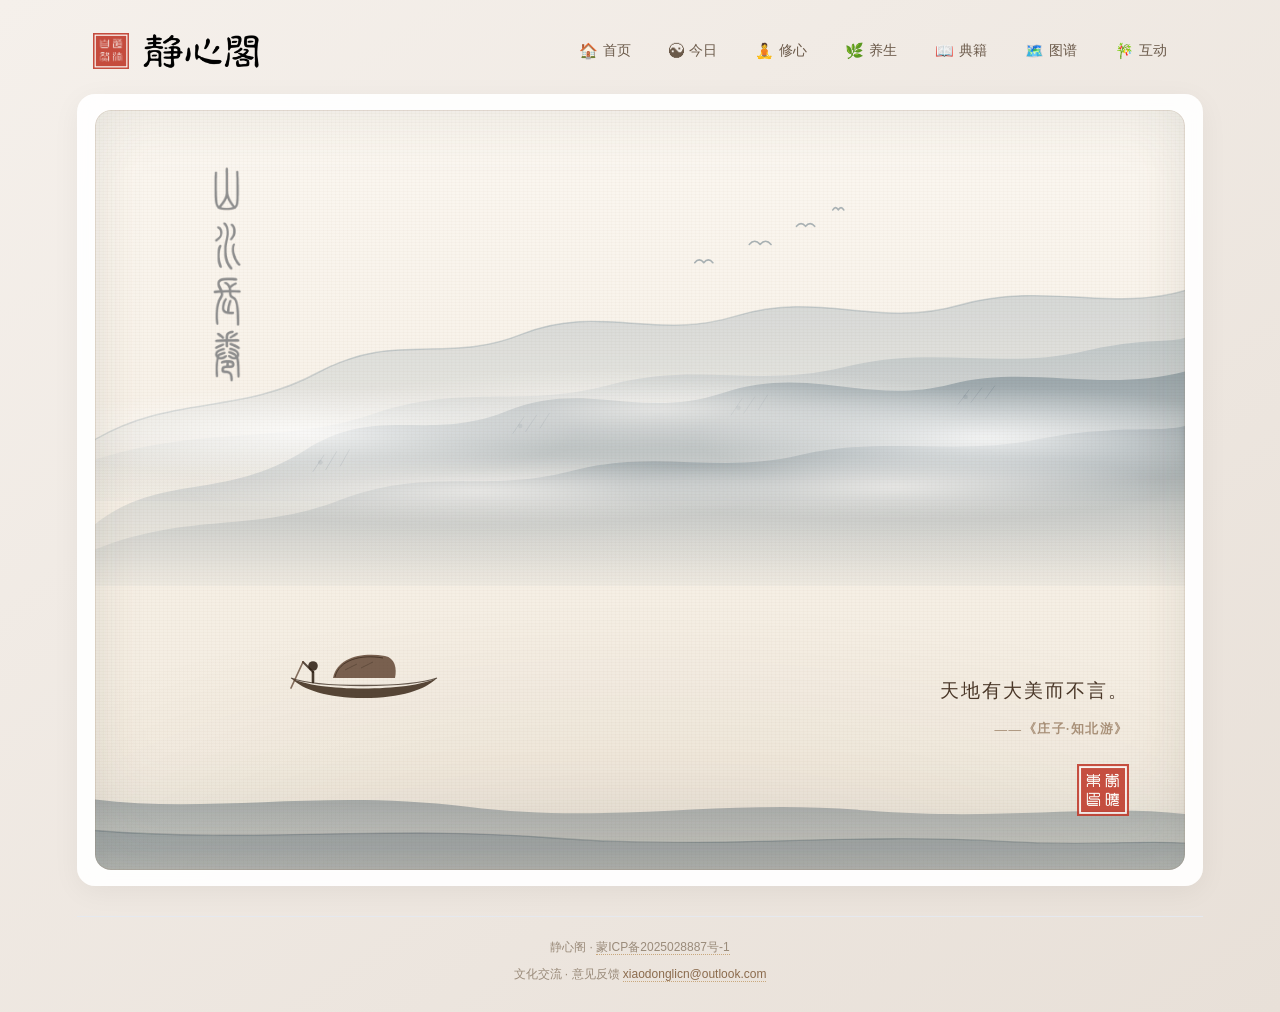
==== commit b9351927: "首页-优化" ====
--- a/src/main/resources/static/index.html
+++ b/src/main/resources/static/index.html
@@ -9211,6 +9211,20 @@
         .home-layer-mist svg {
             filter: blur(3px);
         }
+
+        /* ===== 飞鸟：淡墨，和远山同色系 ===== */
+        .home-layer-birds svg {
+            top: 0;
+        }
+
+        @keyframes birdsDrift {
+            0%, 100% { transform: translate(0, 0); }
+            50%      { transform: translate(-6px, -3px); }
+        }
+
+        .home-layer-birds {
+            animation: birdsDrift 14s ease-in-out infinite;
+        }
         /* 各层公共 */
         .home-layer {
             position: absolute;
@@ -9601,6 +9615,22 @@
                     </svg>
                 </div>
 
+                <!-- 飞鸟：三两笔淡墨 -->
+                <div class="home-layer home-layer-birds" data-depth="0.16">
+                    <svg viewBox="0 0 1200 380" preserveAspectRatio="none" aria-hidden="true">
+                        <g fill="none" stroke="#5f7480" stroke-opacity="0.52"
+                           stroke-width="1.8" stroke-linecap="round" stroke-linejoin="round">
+                            <!-- 第一只：较近，稍大 -->
+                            <path d="M720,148 Q726,141 732,148 Q738,141 744,148"/>
+                            <!-- 第二只：稍远，偏右 -->
+                            <path d="M772,128 Q777,122 782,128 Q787,122 792,128"/>
+                            <!-- 第三只：最小，最远 -->
+                            <path d="M812,110 Q815,105 818,110 Q821,105 824,110"/>
+                            <!-- 第四只：孤独一只，偏左 -->
+                            <path d="M660,168 Q665,162 670,168 Q675,162 680,168"/>
+                        </g>
+                    </svg>
+                </div>
                 <!-- 中景山：加皴法纹理 -->
                 <div class="home-layer home-layer-mid" data-depth="0.22">
                     <svg viewBox="0 0 1200 340" preserveAspectRatio="none" aria-hidden="true">
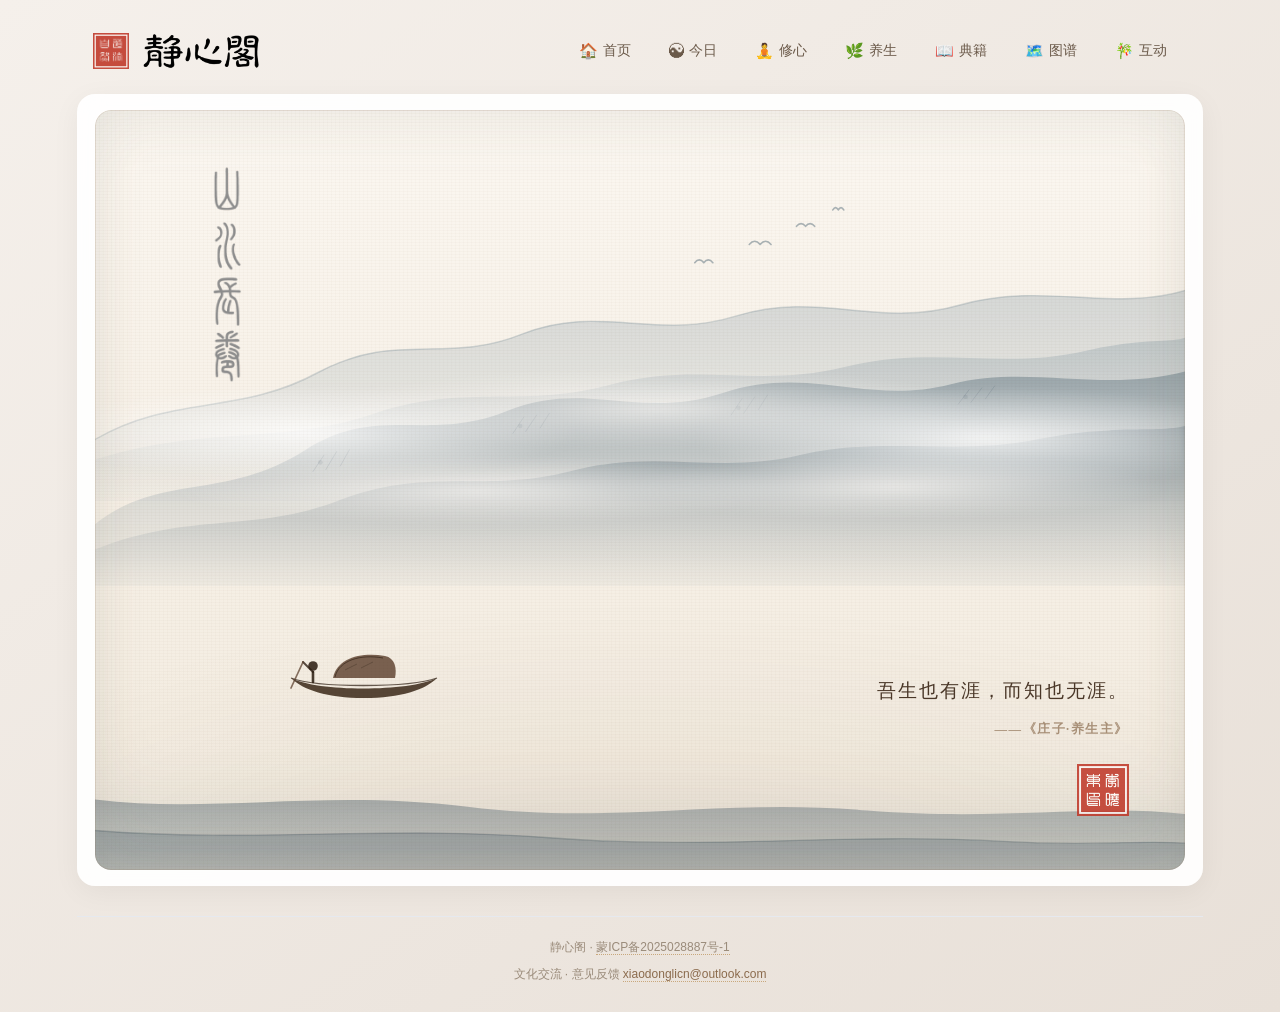
==== commit 7991f5b3: "首页-优化-岸边-图标" ====
--- a/src/main/resources/static/index.html
+++ b/src/main/resources/static/index.html
@@ -5,7 +5,8 @@
     <meta name="viewport" content="width=device-width, initial-scale=1.0">
     <meta name="referrer" content="no-referrer" />
     <title>静心阁</title>
-    <link rel="icon" type="image/svg+xml" href="data:image/svg+xml,%3Csvg xmlns='http://www.w3.org/2000/svg' viewBox='0 0 100 100'%3E%3Ctext y='.9em' font-size='90'%3E☯%3C/text%3E%3C/svg%3E">
+    <link rel="icon" type="image/png" href="images/seal.png">
+<!--    <link rel="icon" type="image/svg+xml" href="data:image/svg+xml,%3Csvg xmlns='http://www.w3.org/2000/svg' viewBox='0 0 100 100'%3E%3Ctext y='.9em' font-size='90'%3E☯%3C/text%3E%3C/svg%3E">-->
     <style>
 
         /* ===== 全局重置 & 字体 ===== */
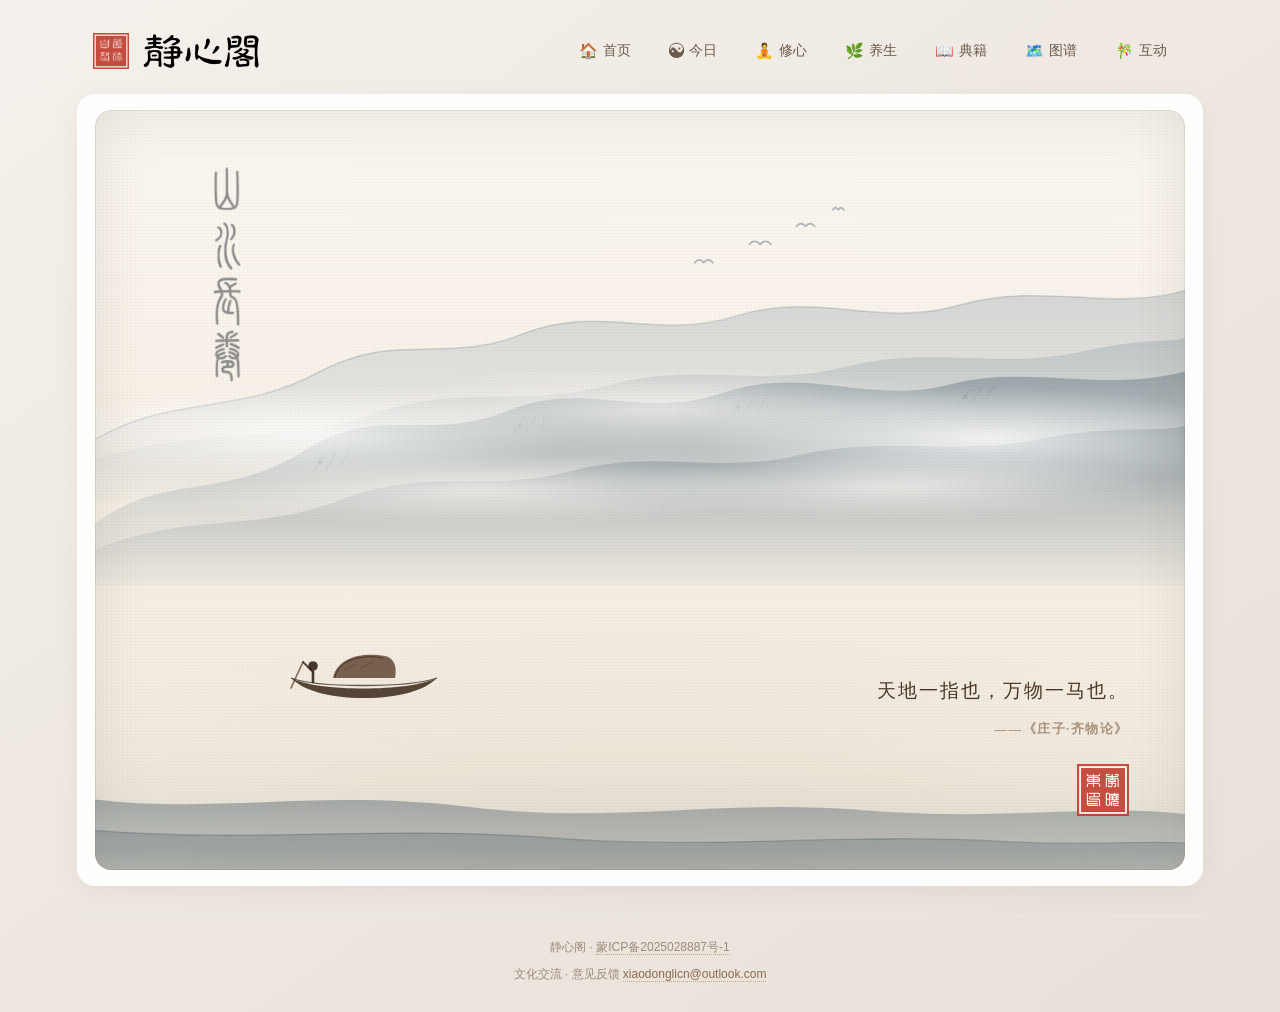
==== commit 2ff35b44: "首页-优化-岸边-图标" ====
--- a/src/main/resources/static/index.html
+++ b/src/main/resources/static/index.html
@@ -6,7 +6,7 @@
     <meta name="referrer" content="no-referrer" />
     <title>静心阁</title>
     <link rel="icon" type="image/png" href="images/seal.png">
-<!--    <link rel="icon" type="image/svg+xml" href="data:image/svg+xml,%3Csvg xmlns='http://www.w3.org/2000/svg' viewBox='0 0 100 100'%3E%3Ctext y='.9em' font-size='90'%3E☯%3C/text%3E%3C/svg%3E">-->
+    <!--    <link rel="icon" type="image/svg+xml" href="data:image/svg+xml,%3Csvg xmlns='http://www.w3.org/2000/svg' viewBox='0 0 100 100'%3E%3Ctext y='.9em' font-size='90'%3E☯%3C/text%3E%3C/svg%3E">-->
     <style>
 
         /* ===== 全局重置 & 字体 ===== */
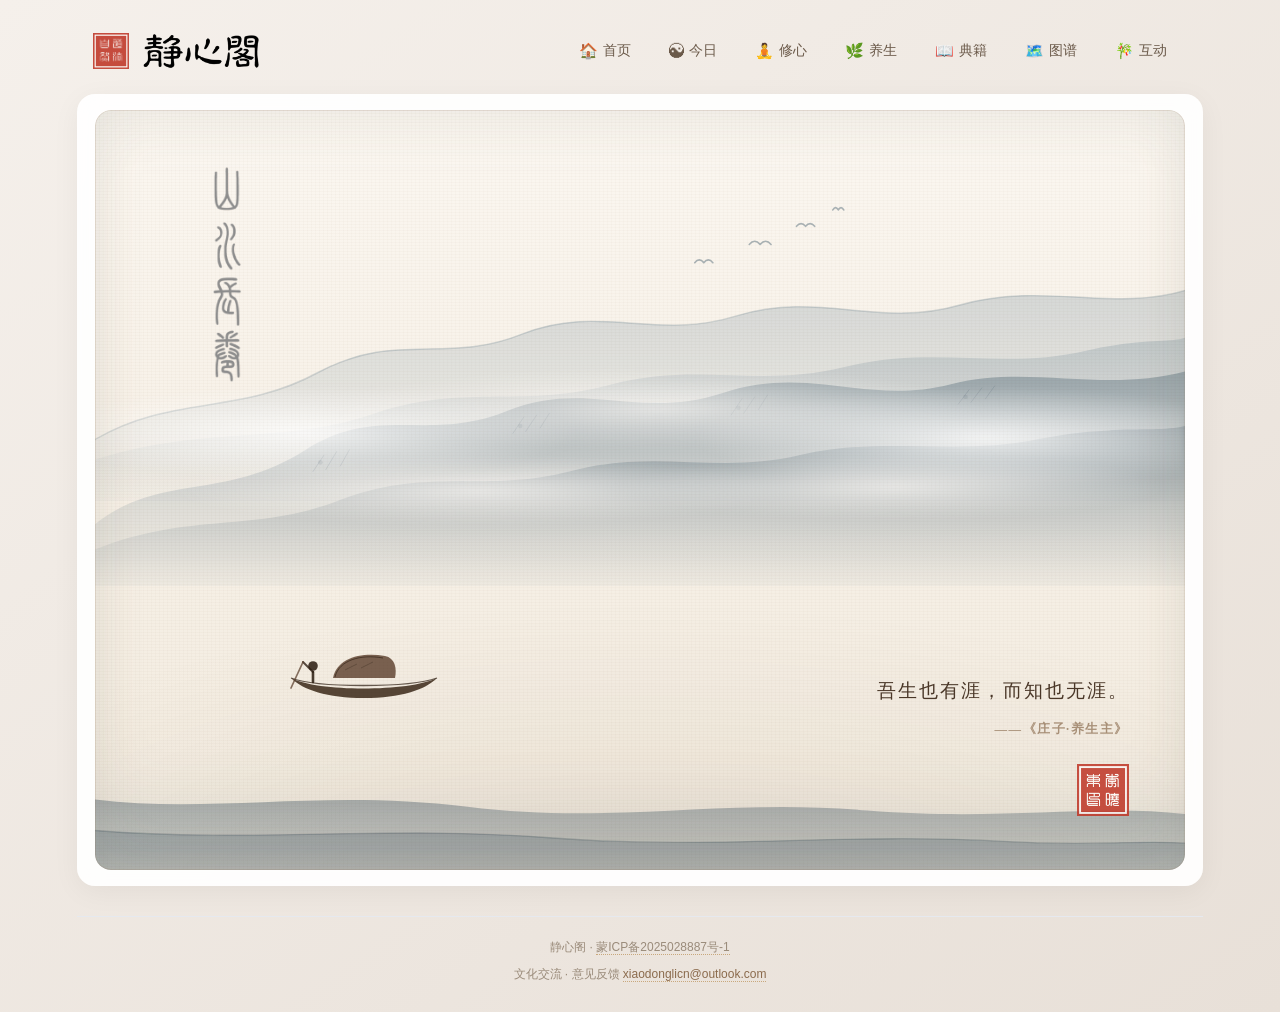
==== commit 40720bfa: "首页-道家智慧优化" ====
--- a/src/main/resources/static/index.html
+++ b/src/main/resources/static/index.html
@@ -14213,14 +14213,78 @@
             return;
         }
         container.innerHTML = quotes.map(q => `
-                <div class="quote-card">
-                    <div class="quote-source">📖 ${q.source} · ${q.chapter}</div>
-                    <div class="quote-original">${q.original}</div>
-                    <div class="quote-translation">📝 ${q.translation}</div>
-                    <div class="quote-interpretation">💭 ${q.interpretation}</div>
-                    <span class="quote-category"># ${q.category}</span>
+            <div class="quote-card" data-id="${q.id}" style="cursor:pointer;">
+                <div class="quote-source">📖 ${q.source} · ${q.chapter}</div>
+                <div class="quote-original">${q.original}</div>
+                <div class="quote-translation">📝 ${q.translation}</div>
+                <div class="quote-interpretation">💭 ${q.interpretation}</div>
+                <span class="quote-category"># ${q.category}</span>
+            </div>
+        `).join('');
+
+        // 绑定点击事件
+        container.querySelectorAll('.quote-card').forEach(card => {
+            card.addEventListener('click', function () {
+                const id = this.dataset.id;
+                const q = DAOISM_QUOTES.find(x => x.id === id);
+                if (q) openQuoteModal(q);
+            });
+        });
+    }
+
+    // ----- 道家智慧详情弹窗 -----
+    function openQuoteModal(q) {
+        let modal = document.getElementById('quoteModal');
+        if (!modal) {
+            modal = document.createElement('div');
+            modal.id = 'quoteModal';
+            modal.className = 'parable-modal';  // 复用典故弹窗样式
+            modal.innerHTML = `
+            <div class="parable-modal-content">
+                <button class="parable-modal-close" id="quoteModalClose"><i class="fas fa-times"></i></button>
+                <div class="parable-modal-icon">📖</div>
+                <div class="parable-modal-title" id="quoteModalTitle"></div>
+                <div class="parable-modal-source" id="quoteModalSource"></div>
+                <div class="parable-section">
+                    <div class="parable-section-title">📜 原文</div>
+                    <div class="parable-original" id="quoteModalOriginal"></div>
                 </div>
-            `).join('');
+                <div class="parable-section">
+                    <div class="parable-section-title">📝 译文</div>
+                    <div class="parable-translation" id="quoteModalTranslation"></div>
+                </div>
+                <div class="parable-section">
+                    <div class="parable-section-title">💭 解读</div>
+                    <div class="parable-meaning" id="quoteModalInterpretation"></div>
+                </div>
+                <div class="parable-modal-tags" id="quoteModalTags"></div>
+            </div>
+        `;
+            document.body.appendChild(modal);
+            modal.addEventListener('click', function (e) {
+                if (e.target === modal) closeQuoteModal();
+            });
+            document.getElementById('quoteModalClose').addEventListener('click', closeQuoteModal);
+            document.addEventListener('keydown', function (e) {
+                if (e.key === 'Escape') closeQuoteModal();
+            });
+        }
+
+        document.getElementById('quoteModalTitle').textContent = q.source + ' · ' + q.chapter;
+        document.getElementById('quoteModalSource').textContent = '—— 道家智慧';
+        document.getElementById('quoteModalOriginal').textContent = q.original;
+        document.getElementById('quoteModalTranslation').textContent = q.translation;
+        document.getElementById('quoteModalInterpretation').textContent = q.interpretation;
+        document.getElementById('quoteModalTags').innerHTML = `<span># ${q.category}</span>`;
+
+        modal.classList.add('show');
+        document.body.style.overflow = 'hidden';
+    }
+
+    function closeQuoteModal() {
+        const modal = document.getElementById('quoteModal');
+        if (modal) modal.classList.remove('show');
+        document.body.style.overflow = '';
     }
 
     // =============================================================
@@ -17525,7 +17589,7 @@
 
     document.getElementById('randomQuoteBtn').addEventListener('click', function () {
         const random = pickRandom(DAOISM_QUOTES);
-        renderQuotes([random]);
+        openQuoteModal(random);
     });
 
     // ----- 6d. 五行 -----
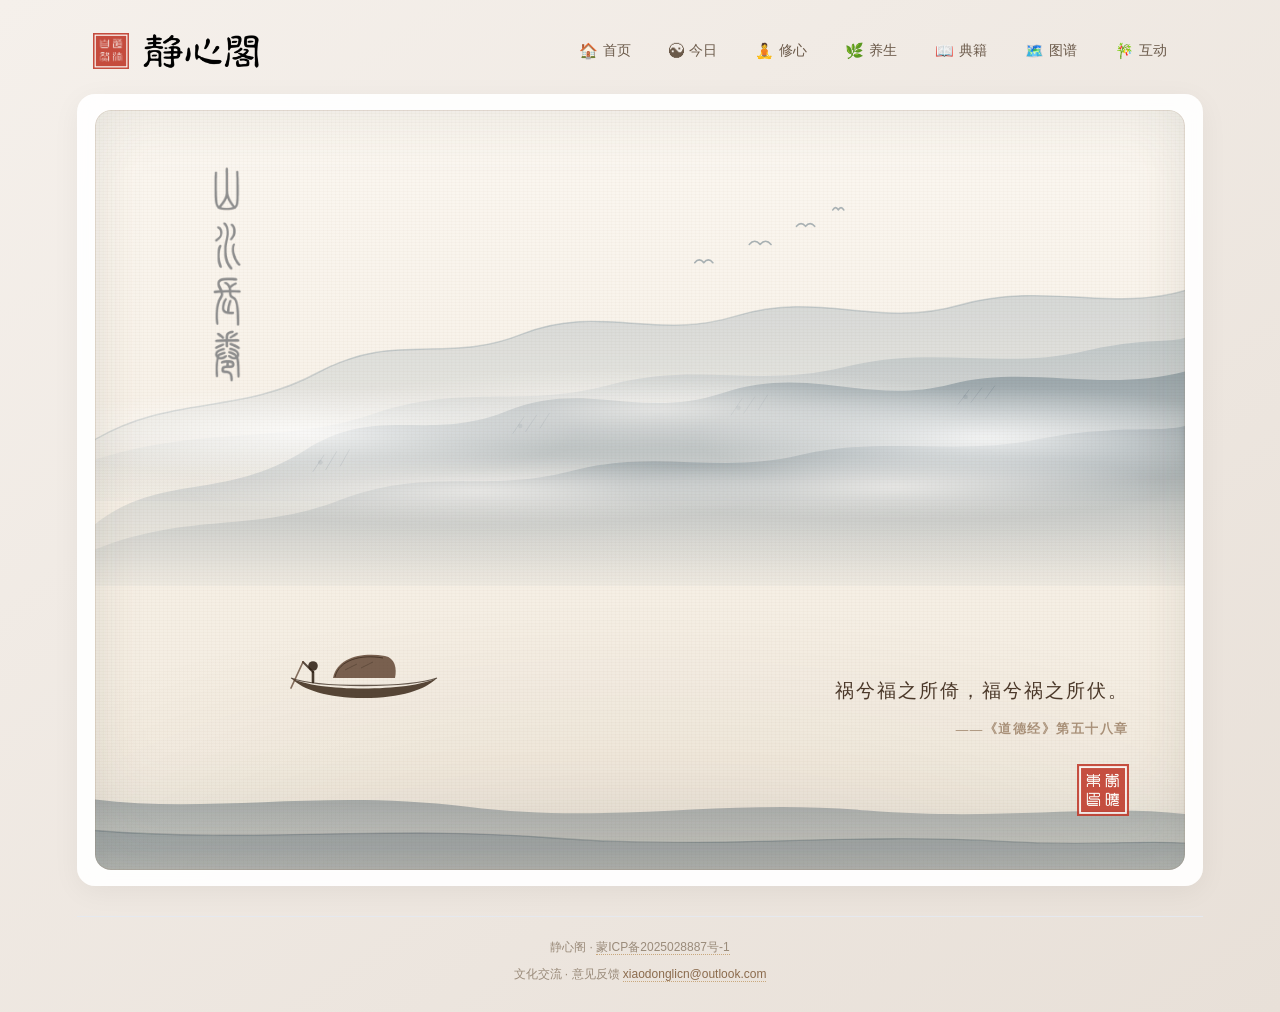
==== commit 7d4a38a7: "首页-合规" ====
--- a/src/main/resources/static/index.html
+++ b/src/main/resources/static/index.html
@@ -4,6 +4,8 @@
     <meta charset="UTF-8">
     <meta name="viewport" content="width=device-width, initial-scale=1.0">
     <meta name="referrer" content="no-referrer" />
+    <meta name="description" content="静心阁——道家智慧、五行学说、二十四节气养生、中药本草、茶道养生、每日一签一卦，传统文化爱好者的静心之所。">
+    <meta name="keywords" content="道家,道德经,庄子,五行,节气,养生,茶道,中药,签卦">
     <title>静心阁</title>
     <link rel="icon" type="image/png" href="images/seal.png">
     <!--    <link rel="icon" type="image/svg+xml" href="data:image/svg+xml,%3Csvg xmlns='http://www.w3.org/2000/svg' viewBox='0 0 100 100'%3E%3Ctext y='.9em' font-size='90'%3E☯%3C/text%3E%3C/svg%3E">-->
@@ -592,33 +594,6 @@
             color: #5a3e2b;
         }
 
-        .fortune-level {
-            padding: 6px 22px;
-            border-radius: 30px;
-            font-weight: 600;
-            font-size: 18px;
-        }
-
-        .fortune-level[data-level="上上签"] {
-            background: #fce4b8;
-            color: #8b6914;
-        }
-        .fortune-level[data-level="上签"] {
-            background: #d4edda;
-            color: #155724;
-        }
-        .fortune-level[data-level="中签"] {
-            background: #fff3cd;
-            color: #856404;
-        }
-        .fortune-level[data-level="下签"] {
-            background: #f8d7da;
-            color: #721c24;
-        }
-        .fortune-level[data-level="下下签"] {
-            background: #f8d7da;
-            color: #721c24;
-        }
 
         .fortune-score {
             text-align: center;
@@ -2255,6 +2230,7 @@
         .gua-container {
             max-width: 680px;
             margin: 0 auto;
+            text-align: center;
         }
 
         .gua-intro {
@@ -2333,6 +2309,7 @@
             padding: 36px 32px 32px;
             position: relative;
             overflow: hidden;
+            text-align: center;
         }
 
         .gua-card::before {
@@ -2361,17 +2338,6 @@
             font-family: 'STKaiti', 'KaiTi', 'Georgia', serif;
             letter-spacing: 4px;
             margin-bottom: 10px;
-        }
-
-        .gua-tag {
-            display: block;
-            width: fit-content;
-            margin: 0 auto 20px;
-            padding: 4px 20px;
-            border-radius: 30px;
-            font-size: 13px;
-            background: #e8ddd0;
-            color: #5a3e2b;
         }
 
         .gua-brief {
@@ -9974,7 +9940,6 @@
                     <div class="gua-card">
                         <div class="gua-symbol" id="guaSymbol">☰</div>
                         <div class="gua-name" id="guaName">乾为天</div>
-                        <div class="gua-tag" id="guaTag"># 上上卦</div>
                         <div class="gua-brief" id="guaBrief"></div>
                         <div class="gua-section">
                             <div class="gua-section-title">📜 卦辞</div>
@@ -12291,7 +12256,6 @@
     const GUA_DATA = [{
         symbol: '☰',
         name: '乾为天',
-        tag: '上上卦',
         brief: '天行健，君子以自强不息。',
         text: '乾：元，亨，利，贞。',
         xiang: '象曰：天行健，君子以自强不息。',
@@ -12300,7 +12264,6 @@
     }, {
         symbol: '☷',
         name: '坤为地',
-        tag: '上上卦',
         brief: '地势坤，君子以厚德载物。',
         text: '坤：元，亨，利牝马之贞。',
         xiang: '象曰：地势坤，君子以厚德载物。',
@@ -12309,7 +12272,6 @@
     }, {
         symbol: '☵',
         name: '水雷屯',
-        tag: '中卦',
         brief: '云雷屯，君子以经纶。',
         text: '屯：元，亨，利，贞。勿用有攸往，利建侯。',
         xiang: '象曰：云雷屯，君子以经纶。',
@@ -12318,7 +12280,6 @@
     }, {
         symbol: '☶',
         name: '山水蒙',
-        tag: '中卦',
         brief: '山下出泉，蒙；君子以果行育德。',
         text: '蒙：亨。匪我求童蒙，童蒙求我。',
         xiang: '象曰：山下出泉，蒙；君子以果行育德。',
@@ -12327,7 +12288,6 @@
     }, {
         symbol: '☵',
         name: '水天需',
-        tag: '中卦',
         brief: '云上于天，需；君子以饮食宴乐。',
         text: '需：有孚，光亨，贞吉。利涉大川。',
         xiang: '象曰：云上于天，需；君子以饮食宴乐。',
@@ -12336,7 +12296,6 @@
     }, {
         symbol: '☰',
         name: '天水讼',
-        tag: '下卦',
         brief: '天与水违行，讼；君子以作事谋始。',
         text: '讼：有孚，窒惕，中吉，终凶。',
         xiang: '象曰：天与水违行，讼；君子以作事谋始。',
@@ -12345,7 +12304,6 @@
     }, {
         symbol: '☷',
         name: '地水师',
-        tag: '中卦',
         brief: '地中有水，师；君子以容民畜众。',
         text: '师：贞，丈人吉，无咎。',
         xiang: '象曰：地中有水，师；君子以容民畜众。',
@@ -12354,7 +12312,6 @@
     }, {
         symbol: '☵',
         name: '水地比',
-        tag: '上卦',
         brief: '地上有水，比；先王以建万国，亲诸侯。',
         text: '比：吉。原筮，元永贞，无咎。',
         xiang: '象曰：地上有水，比；先王以建万国，亲诸侯。',
@@ -12363,7 +12320,6 @@
     }, {
         symbol: '☴',
         name: '风天小畜',
-        tag: '中卦',
         brief: '风行天上，小畜；君子以懿文德。',
         text: '小畜：亨。密云不雨，自我西郊。',
         xiang: '象曰：风行天上，小畜；君子以懿文德。',
@@ -12372,7 +12328,6 @@
     }, {
         symbol: '☰',
         name: '天泽履',
-        tag: '中卦',
         brief: '上天下泽，履；君子以辨上下，定民志。',
         text: '履：履虎尾，不咥人，亨。',
         xiang: '象曰：上天下泽，履；君子以辨上下，定民志。',
@@ -12381,7 +12336,6 @@
     }, {
         symbol: '☰',
         name: '地天泰',
-        tag: '上上卦',
         brief: '天地交，泰；后以财成天地之道。',
         text: '泰：小往大来，吉亨。',
         xiang: '象曰：天地交，泰；后以财成天地之道。',
@@ -12390,7 +12344,6 @@
     }, {
         symbol: '☷',
         name: '天地否',
-        tag: '下卦',
         brief: '天地不交，否；君子以俭德辟难。',
         text: '否：否之匪人，不利君子贞，大往小来。',
         xiang: '象曰：天地不交，否；君子以俭德辟难。',
@@ -12399,7 +12352,6 @@
     }, {
         symbol: '☲',
         name: '天火同人',
-        tag: '上卦',
         brief: '天与火，同人；君子以类族辨物。',
         text: '同人：同人于野，亨。利涉大川，利君子贞。',
         xiang: '象曰：天与火，同人；君子以类族辨物。',
@@ -12408,7 +12360,6 @@
     }, {
         symbol: '☰',
         name: '火天大有',
-        tag: '上上卦',
         brief: '火在天上，大有；君子以遏恶扬善。',
         text: '大有：元亨。',
         xiang: '象曰：火在天上，大有；君子以遏恶扬善，顺天休命。',
@@ -12417,7 +12368,6 @@
     }, {
         symbol: '☶',
         name: '地山谦',
-        tag: '上上卦',
         brief: '地中有山，谦；君子以裒多益寡。',
         text: '谦：亨，君子有终。',
         xiang: '象曰：地中有山，谦；君子以裒多益寡，称物平施。',
@@ -12426,7 +12376,6 @@
     }, {
         symbol: '☳',
         name: '雷地豫',
-        tag: '上卦',
         brief: '雷出地奋，豫；先王以作乐崇德。',
         text: '豫：利建侯行师。',
         xiang: '象曰：雷出地奋，豫；先王以作乐崇德。',
@@ -12435,7 +12384,6 @@
     }, {
         symbol: '☱',
         name: '泽雷随',
-        tag: '上卦',
         brief: '泽中有雷，随；君子以向晦入宴息。',
         text: '随：元亨，利贞，无咎。',
         xiang: '象曰：泽中有雷，随；君子以向晦入宴息。',
@@ -12444,7 +12392,6 @@
     }, {
         symbol: '☶',
         name: '山风蛊',
-        tag: '下卦',
         brief: '山下有风，蛊；君子以振民育德。',
         text: '蛊：元亨，利涉大川。',
         xiang: '象曰：山下有风，蛊；君子以振民育德。',
@@ -12453,7 +12400,6 @@
     }, {
         symbol: '☷',
         name: '地泽临',
-        tag: '上卦',
         brief: '泽上有地，临；君子以教思无穷。',
         text: '临：元亨利贞。至于八月有凶。',
         xiang: '象曰：泽上有地，临；君子以教思无穷，容保民无疆。',
@@ -12462,7 +12408,6 @@
     }, {
         symbol: '☴',
         name: '风地观',
-        tag: '中卦',
         brief: '风行地上，观；先王以省方观民设教。',
         text: '观：盥而不荐，有孚颙若。',
         xiang: '象曰：风行地上，观；先王以省方观民设教。',
@@ -12471,7 +12416,6 @@
     }, {
         symbol: '☲',
         name: '火雷噬嗑',
-        tag: '中卦',
         brief: '雷电噬嗑；先王以明罚敕法。',
         text: '噬嗑：亨。利用狱。',
         xiang: '象曰：雷电噬嗑；先王以明罚敕法。',
@@ -12480,7 +12424,6 @@
     }, {
         symbol: '☶',
         name: '山火贲',
-        tag: '中卦',
         brief: '山下有火，贲；君子以明庶政。',
         text: '贲：亨。小利有攸往。',
         xiang: '象曰：山下有火，贲；君子以明庶政，无敢折狱。',
@@ -12489,7 +12432,6 @@
     }, {
         symbol: '☷',
         name: '山地剥',
-        tag: '下卦',
         brief: '山附于地，剥；上以厚下安宅。',
         text: '剥：不利有攸往。',
         xiang: '象曰：山附于地，剥；上以厚下安宅。',
@@ -12498,7 +12440,6 @@
     }, {
         symbol: '☷',
         name: '地雷复',
-        tag: '上卦',
         brief: '雷在地中，复；先王以至日闭关。',
         text: '复：亨。出入无疾，朋来无咎。',
         xiang: '象曰：雷在地中，复；先王以至日闭关，商旅不行。',
@@ -12507,7 +12448,6 @@
     }, {
         symbol: '☰',
         name: '天雷无妄',
-        tag: '中卦',
         brief: '天下雷行，物与无妄。',
         text: '无妄：元亨利贞。其匪正有眚，不利有攸往。',
         xiang: '象曰：天下雷行，物与无妄；先王以茂对时育万物。',
@@ -12516,7 +12456,6 @@
     }, {
         symbol: '☶',
         name: '山天大畜',
-        tag: '上卦',
         brief: '天在山中，大畜；君子以多识前言往行。',
         text: '大畜：利贞，不家食吉，利涉大川。',
         xiang: '象曰：天在山中，大畜；君子以多识前言往行，以畜其德。',
@@ -12525,7 +12464,6 @@
     }, {
         symbol: '☶',
         name: '山雷颐',
-        tag: '中卦',
         brief: '山下有雷，颐；君子以慎言语，节饮食。',
         text: '颐：贞吉。观颐，自求口实。',
         xiang: '象曰：山下有雷，颐；君子以慎言语，节饮食。',
@@ -12534,7 +12472,6 @@
     }, {
         symbol: '☱',
         name: '泽风大过',
-        tag: '下卦',
         brief: '泽灭木，大过；君子以独立不惧。',
         text: '大过：栋桡，利有攸往，亨。',
         xiang: '象曰：泽灭木，大过；君子以独立不惧，遁世无闷。',
@@ -12543,7 +12480,6 @@
     }, {
         symbol: '☵',
         name: '坎为水',
-        tag: '下卦',
         brief: '水洊至，习坎；君子以常德行。',
         text: '坎：习坎，有孚，维心亨，行有尚。',
         xiang: '象曰：水洊至，习坎；君子以常德行，习教事。',
@@ -12552,7 +12488,6 @@
     }, {
         symbol: '☲',
         name: '离为火',
-        tag: '上卦',
         brief: '明两作，离；大人以继明照于四方。',
         text: '离：利贞，亨。畜牝牛，吉。',
         xiang: '象曰：明两作，离；大人以继明照于四方。',
@@ -12561,7 +12496,6 @@
     }, {
         symbol: '☱',
         name: '泽山咸',
-        tag: '上卦',
         brief: '山上有泽，咸；君子以虚受人。',
         text: '咸：亨，利贞，取女吉。',
         xiang: '象曰：山上有泽，咸；君子以虚受人。',
@@ -12570,7 +12504,6 @@
     }, {
         symbol: '☳',
         name: '雷风恒',
-        tag: '上卦',
         brief: '雷风，恒；君子以立不易方。',
         text: '恒：亨，无咎，利贞，利有攸往。',
         xiang: '象曰：雷风，恒；君子以立不易方。',
@@ -12579,7 +12512,6 @@
     }, {
         symbol: '☰',
         name: '天山遁',
-        tag: '中卦',
         brief: '天下有山，遁；君子以远小人。',
         text: '遁：亨，小利贞。',
         xiang: '象曰：天下有山，遁；君子以远小人，不恶而严。',
@@ -12588,7 +12520,6 @@
     }, {
         symbol: '☳',
         name: '雷天大壮',
-        tag: '中卦',
         brief: '雷在天上，大壮；君子以非礼弗履。',
         text: '大壮：利贞。',
         xiang: '象曰：雷在天上，大壮；君子以非礼弗履。',
@@ -12597,7 +12528,6 @@
     }, {
         symbol: '☲',
         name: '火地晋',
-        tag: '上卦',
         brief: '明出地上，晋；君子以自昭明德。',
         text: '晋：康侯用锡马蕃庶，昼日三接。',
         xiang: '象曰：明出地上，晋；君子以自昭明德。',
@@ -12606,7 +12536,6 @@
     }, {
         symbol: '☷',
         name: '地火明夷',
-        tag: '下卦',
         brief: '明入地中，明夷；君子以莅众用晦而明。',
         text: '明夷：利艰贞。',
         xiang: '象曰：明入地中，明夷；君子以莅众，用晦而明。',
@@ -14047,7 +13976,6 @@
         return {
             date: formatDate(new Date()),
             zodiac: zodiac,
-            luckLevel: template.luckLevel,
             luckScore: template.luckScore,
             summary: template.summary,
             career: template.career,
@@ -14182,7 +14110,6 @@
             <div class="fortune-header">
                 <span class="fortune-date">📅 ${fortune.date}</span>
                 <span class="fortune-zodiac">${fortune.zodiac}</span>
-                <span class="fortune-level" data-level="${fortune.luckLevel}">${fortune.luckLevel}</span>
             </div>
             <div class="fortune-score">
                 <span class="score-label">运势指数</span>
@@ -15923,7 +15850,6 @@
 
         document.getElementById('guaSymbol').textContent = gua.symbol;
         document.getElementById('guaName').textContent = gua.name;
-        document.getElementById('guaTag').textContent = '# ' + gua.tag;
         document.getElementById('guaBrief').textContent = gua.brief;
         document.getElementById('guaText').textContent = gua.text;
         document.getElementById('guaXiang').textContent = gua.xiang;
@@ -17487,6 +17413,34 @@
         mainNav.classList.add('open');
         navOverlay.classList.add('show');
         document.body.style.overflow = 'hidden';
+
+        // 移动端：打开抽屉时，自动展开当前激活 Tab 所属的分组
+        if (isMobileNav()) {
+            // 1. 找到当前激活的二级菜单项
+            const activeLink = document.querySelector('.nav-dropdown a.active');
+
+            // 2. 先收起所有分组
+            document.querySelectorAll('.nav-group').forEach(g => g.classList.remove('open'));
+
+            // 3. 如果当前有激活的二级菜单，展开它所在的分组
+            if (activeLink) {
+                const group = activeLink.closest('.nav-group');
+                if (group) {
+                    group.classList.add('open');
+
+                    // 4. 抽屉动画结束后，滚动到该分组，让用户看到展开位置
+                    setTimeout(() => {
+                        const title = group.querySelector('.nav-group-title');
+                        if (title) {
+                            title.scrollIntoView({
+                                behavior: 'smooth',
+                                block: 'nearest'
+                            });
+                        }
+                    }, 520);   // 等卷轴展开动画（0.5s）播完再滚
+                }
+            }
+        }
     }
 
     function closeMobileNav() {
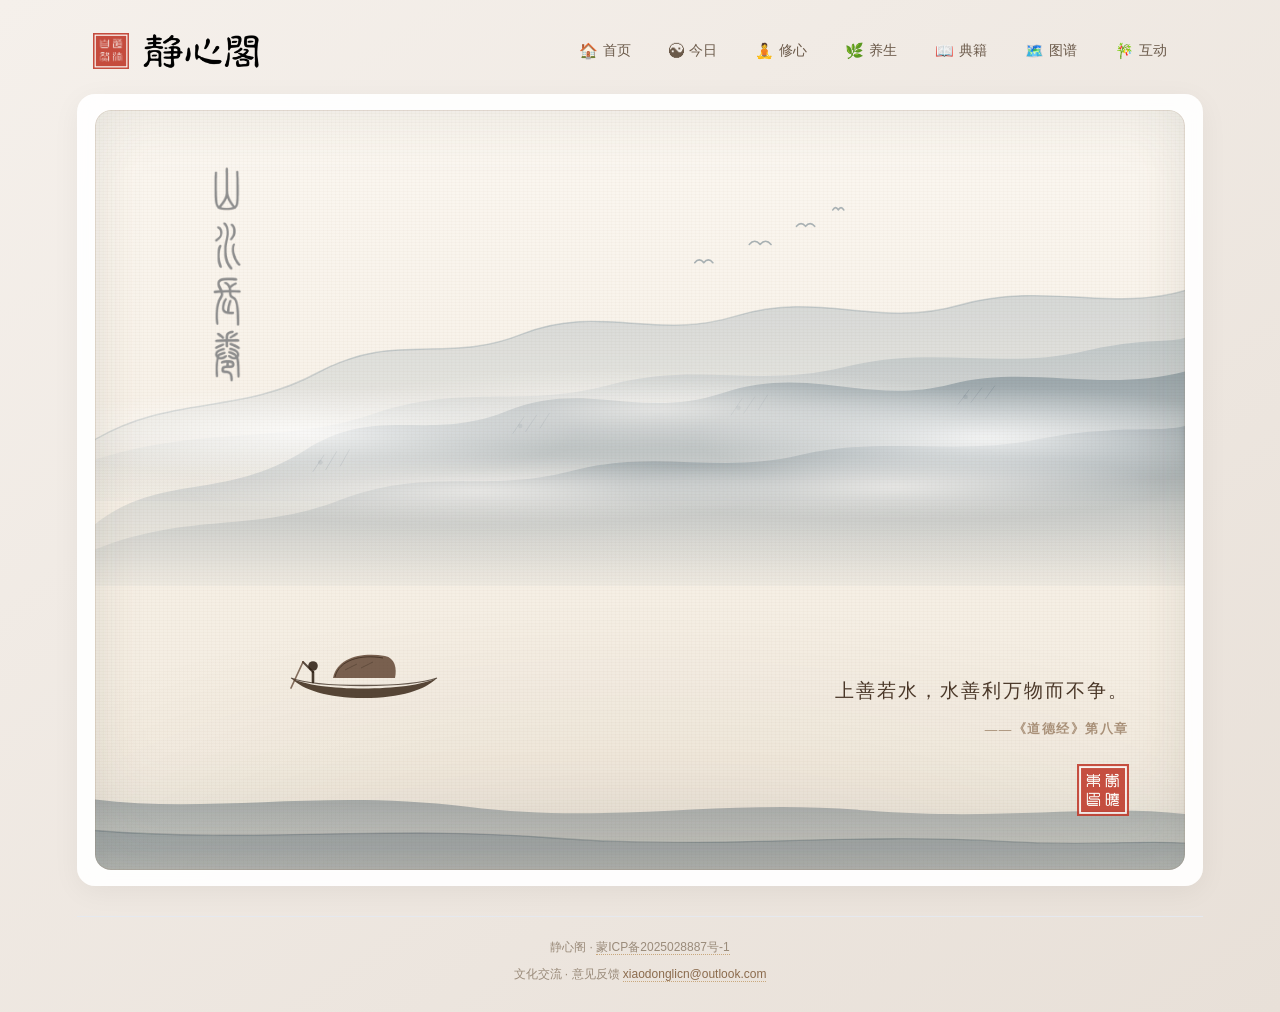
==== commit 25129ea5: "首页-优化" ====
--- a/src/main/resources/static/index.html
+++ b/src/main/resources/static/index.html
@@ -62,7 +62,7 @@
                 right: 20px;
                 transform: translateY(-50%);
                 display: flex;
-                gap: 6px;
+                gap: 14px;
                 align-items: center;
                 z-index: 110;
             }
@@ -222,10 +222,10 @@
             right: 0;
             height: 16px;
             background: transparent;
-            pointer-events: auto;
-        }
-
-        .nav-group:hover .nav-dropdown,
+            pointer-events: none;
+        }
+
+        /* 仅由 .open 类控制展开，避免 :hover 在缝隙处同时触发 */
         .nav-group.open .nav-dropdown {
             opacity: 1;
             visibility: visible;
@@ -258,18 +258,13 @@
         }
 
         /* 展开时子项逐条浮现 */
-        .nav-group:hover .nav-dropdown a,
         .nav-group.open .nav-dropdown a {
             opacity: 1;
             transform: translateY(0);
         }
-        .nav-group:hover .nav-dropdown a:nth-child(1),
         .nav-group.open .nav-dropdown a:nth-child(1) { transition-delay: 0.08s; }
-        .nav-group:hover .nav-dropdown a:nth-child(2),
         .nav-group.open .nav-dropdown a:nth-child(2) { transition-delay: 0.14s; }
-        .nav-group:hover .nav-dropdown a:nth-child(3),
         .nav-group.open .nav-dropdown a:nth-child(3) { transition-delay: 0.20s; }
-        .nav-group:hover .nav-dropdown a:nth-child(4),
         .nav-group.open .nav-dropdown a:nth-child(4) { transition-delay: 0.26s; }
 
         /* hover：淡墨晕染 + 左侧竖线点缀 */
@@ -9439,6 +9434,35 @@
         }
 
 
+        /* ===== PC端：菜单项之间留出不可命中的空隙，避免缝隙处同时触发 ===== */
+        @media (min-width: 769px) {
+            /* 菜单项本身不再直接铺满，留出可点击区域 */
+            .nav-group {
+                position: relative;
+            }
+
+            /* 用伪元素在右侧制造一个“死区”，鼠标落在里面不触发任何 nav-group */
+            .nav-group::after {
+                content: "";
+                position: absolute;
+                top: 0;
+                right: -6px;          /* 空隙宽度，可按需调整 4~10px */
+                width: 12px;
+                height: 100%;
+                pointer-events: none; /* 关键：不可命中 */
+                z-index: 1;
+            }
+
+            /* 最后一个菜单不需要右侧空隙 */
+            .nav-group:last-child::after {
+                display: none;
+            }
+
+            /* 下拉菜单的“悬停桥”仍然保留，但只在 .open 时生效 */
+            .nav-group.open .nav-dropdown::after {
+                pointer-events: auto;
+            }
+        }
 
     </style>
 </head>
@@ -14921,38 +14945,96 @@
     // =============================================================
     // 新增：二十四节气养生
     // =============================================================
+    // 2026-2030 年二十四节气日期表（月-日）
+    const SOLAR_TERM_DATE_TABLE = {
+        2026: {
+            '小寒': [1, 5],  '大寒': [1, 20], '立春': [2, 4],  '雨水': [2, 18],
+            '惊蛰': [3, 5],  '春分': [3, 20], '清明': [4, 5],  '谷雨': [4, 20],
+            '立夏': [5, 5],  '小满': [5, 21], '芒种': [6, 5],  '夏至': [6, 21],
+            '小暑': [7, 7],  '大暑': [7, 23], '立秋': [8, 7],  '处暑': [8, 23],
+            '白露': [9, 7],  '秋分': [9, 23], '寒露': [10, 8], '霜降': [10, 23],
+            '立冬': [11, 7], '小雪': [11, 22],'大雪': [12, 7], '冬至': [12, 22]
+        },
+        2027: {
+            '小寒': [1, 5],  '大寒': [1, 20], '立春': [2, 4],  '雨水': [2, 19],
+            '惊蛰': [3, 6],  '春分': [3, 21], '清明': [4, 5],  '谷雨': [4, 20],
+            '立夏': [5, 6],  '小满': [5, 21], '芒种': [6, 6],  '夏至': [6, 21],
+            '小暑': [7, 7],  '大暑': [7, 23], '立秋': [8, 8],  '处暑': [8, 23],
+            '白露': [9, 8],  '秋分': [9, 23], '寒露': [10, 8], '霜降': [10, 24],
+            '立冬': [11, 8], '小雪': [11, 22],'大雪': [12, 7], '冬至': [12, 22]
+        },
+        2028: {
+            '小寒': [1, 6],  '大寒': [1, 20], '立春': [2, 4],  '雨水': [2, 19],
+            '惊蛰': [3, 5],  '春分': [3, 20], '清明': [4, 4],  '谷雨': [4, 19],
+            '立夏': [5, 5],  '小满': [5, 20], '芒种': [6, 5],  '夏至': [6, 21],
+            '小暑': [7, 6],  '大暑': [7, 22], '立秋': [8, 7],  '处暑': [8, 22],
+            '白露': [9, 7],  '秋分': [9, 22], '寒露': [10, 8], '霜降': [10, 23],
+            '立冬': [11, 7], '小雪': [11, 22],'大雪': [12, 6], '冬至': [12, 21]
+        },
+        2029: {
+            '小寒': [1, 5],  '大寒': [1, 20], '立春': [2, 3],  '雨水': [2, 18],
+            '惊蛰': [3, 5],  '春分': [3, 20], '清明': [4, 4],  '谷雨': [4, 20],
+            '立夏': [5, 5],  '小满': [5, 21], '芒种': [6, 5],  '夏至': [6, 21],
+            '小暑': [7, 7],  '大暑': [7, 22], '立秋': [8, 7],  '处暑': [8, 23],
+            '白露': [9, 7],  '秋分': [9, 23], '寒露': [10, 8], '霜降': [10, 23],
+            '立冬': [11, 7], '小雪': [11, 22],'大雪': [12, 7], '冬至': [12, 21]
+        },
+        2030: {
+            '小寒': [1, 5],  '大寒': [1, 20], '立春': [2, 4],  '雨水': [2, 18],
+            '惊蛰': [3, 5],  '春分': [3, 20], '清明': [4, 5],  '谷雨': [4, 20],
+            '立夏': [5, 5],  '小满': [5, 21], '芒种': [6, 5],  '夏至': [6, 21],
+            '小暑': [7, 7],  '大暑': [7, 23], '立秋': [8, 7],  '处暑': [8, 23],
+            '白露': [9, 7],  '秋分': [9, 23], '寒露': [10, 8], '霜降': [10, 23],
+            '立冬': [11, 7], '小雪': [11, 22],'大雪': [12, 7], '冬至': [12, 22]
+        }
+    };
+    // 自然年顺序：小寒 → 大寒 → … → 冬至
+    const SOLAR_TERM_ORDER = [
+        '小寒', '大寒', '立春', '雨水', '惊蛰', '春分',
+        '清明', '谷雨', '立夏', '小满', '芒种', '夏至',
+        '小暑', '大暑', '立秋', '处暑', '白露', '秋分',
+        '寒露', '霜降', '立冬', '小雪', '大雪', '冬至'
+    ];
     let solartermActiveName = null;
 
-    // 获取当前节气
     function getCurrentSolarTerm() {
         const now = new Date();
+        const year = now.getFullYear();
         const month = now.getMonth() + 1;
         const day = now.getDate();
 
-        // 每个节气的近似起始日期（月, 日）
-        const termDates = [
-            { name: '小寒', m: 1, d: 5 }, { name: '大寒', m: 1, d: 20 },
-            { name: '立春', m: 2, d: 4 }, { name: '雨水', m: 2, d: 19 },
-            { name: '惊蛰', m: 3, d: 6 }, { name: '春分', m: 3, d: 21 },
-            { name: '清明', m: 4, d: 5 }, { name: '谷雨', m: 4, d: 20 },
-            { name: '立夏', m: 5, d: 6 }, { name: '小满', m: 5, d: 21 },
-            { name: '芒种', m: 6, d: 6 }, { name: '夏至', m: 6, d: 21 },
-            { name: '小暑', m: 7, d: 7 }, { name: '大暑', m: 7, d: 23 },
-            { name: '立秋', m: 8, d: 8 }, { name: '处暑', m: 8, d: 23 },
-            { name: '白露', m: 9, d: 8 }, { name: '秋分', m: 9, d: 23 },
-            { name: '寒露', m: 10, d: 8 }, { name: '霜降', m: 10, d: 24 },
-            { name: '立冬', m: 11, d: 7 }, { name: '小雪', m: 11, d: 22 },
-            { name: '大雪', m: 12, d: 7 }, { name: '冬至', m: 12, d: 22 }
-        ];
-
-        // 倒序查找：当前日期 >= 节气日期
-        for (let i = termDates.length - 1; i >= 0; i--) {
-            const t = termDates[i];
-            if (month > t.m || (month === t.m && day >= t.d)) {
-                return SOLAR_TERMS.find(s => s.name === t.name);
-            }
-        }
-        // 1月5日之前属于上一年冬至
+        // 优先使用精确年份表
+        const yearTable = SOLAR_TERM_DATE_TABLE[year];
+        if (yearTable) {
+            // 按自然年顺序倒序查找：找到第一个“今天 >= 该节气日期”的
+            for (let i = SOLAR_TERM_ORDER.length - 1; i >= 0; i--) {
+                const name = SOLAR_TERM_ORDER[i];
+                const [m, d] = yearTable[name];
+                if (month > m || (month === m && day >= d)) {
+                    return SOLAR_TERMS.find(s => s.name === name);
+                }
+            }
+            // 1月1日～小寒之前，属于上一年的冬至
+            return SOLAR_TERMS.find(s => s.name === '冬至');
+        }
+
+        // 回退：年份表未覆盖时，沿用近似逻辑（同样用自然年顺序）
+        const fallbackDates = {
+            '小寒': [1, 5],  '大寒': [1, 20], '立春': [2, 4],  '雨水': [2, 19],
+            '惊蛰': [3, 6],  '春分': [3, 21], '清明': [4, 5],  '谷雨': [4, 20],
+            '立夏': [5, 6],  '小满': [5, 21], '芒种': [6, 6],  '夏至': [6, 21],
+            '小暑': [7, 7],  '大暑': [7, 23], '立秋': [8, 8],  '处暑': [8, 23],
+            '白露': [9, 8],  '秋分': [9, 23], '寒露': [10, 8], '霜降': [10, 24],
+            '立冬': [11, 7], '小雪': [11, 22],'大雪': [12, 7], '冬至': [12, 22]
+        };
+
+        for (let i = SOLAR_TERM_ORDER.length - 1; i >= 0; i--) {
+            const name = SOLAR_TERM_ORDER[i];
+            const [m, d] = fallbackDates[name];
+            if (month > m || (month === m && day >= d)) {
+                return SOLAR_TERMS.find(s => s.name === name);
+            }
+        }
         return SOLAR_TERMS.find(s => s.name === '冬至');
     }
 
@@ -17257,6 +17339,64 @@
             maybePreloadMusic();
         }
     }
+
+
+    // ===== PC端：鼠标进入/离开分组时，带延时切换 .open，避免缝隙抖动 =====
+    (function initDesktopNavHover() {
+        if (window.matchMedia('(max-width: 768px)').matches) return;
+
+        const groups = document.querySelectorAll('.nav-group');
+        let openTimer = null;
+        let closeTimer = null;
+
+        function clearTimers() {
+            clearTimeout(openTimer);
+            clearTimeout(closeTimer);
+        }
+
+        function openGroup(group) {
+            clearTimers();
+            // 先关闭其它分组
+            groups.forEach(g => { if (g !== group) g.classList.remove('open'); });
+            group.classList.add('open');
+        }
+
+        function closeAll() {
+            clearTimers();
+            groups.forEach(g => g.classList.remove('open'));
+        }
+
+        groups.forEach(group => {
+            // 鼠标进入分组：延时 60ms 打开（过滤掉“快速划过缝隙”的情况）
+            group.addEventListener('mouseenter', function () {
+                clearTimers();
+                openTimer = setTimeout(() => openGroup(group), 60);
+            });
+
+            // 鼠标离开分组：延时 120ms 关闭（留出移动到下拉菜单的时间）
+            group.addEventListener('mouseleave', function () {
+                clearTimers();
+                closeTimer = setTimeout(() => {
+                    // 如果鼠标已经进入了下拉菜单，则不关闭
+                    if (!group.matches(':hover')) {
+                        group.classList.remove('open');
+                    }
+                }, 120);
+            });
+        });
+
+        // 鼠标离开整个导航区域时，统一关闭
+        const nav = document.getElementById('mainNav');
+        if (nav) {
+            nav.addEventListener('mouseleave', closeAll);
+        }
+
+        // 点击页面其它地方时关闭
+        document.addEventListener('click', function (e) {
+            if (!e.target.closest('.nav-group')) closeAll();
+        });
+    })();
+
     // =============================================================
     // 首页：卡片点击 → 切换 Tab
     // =============================================================
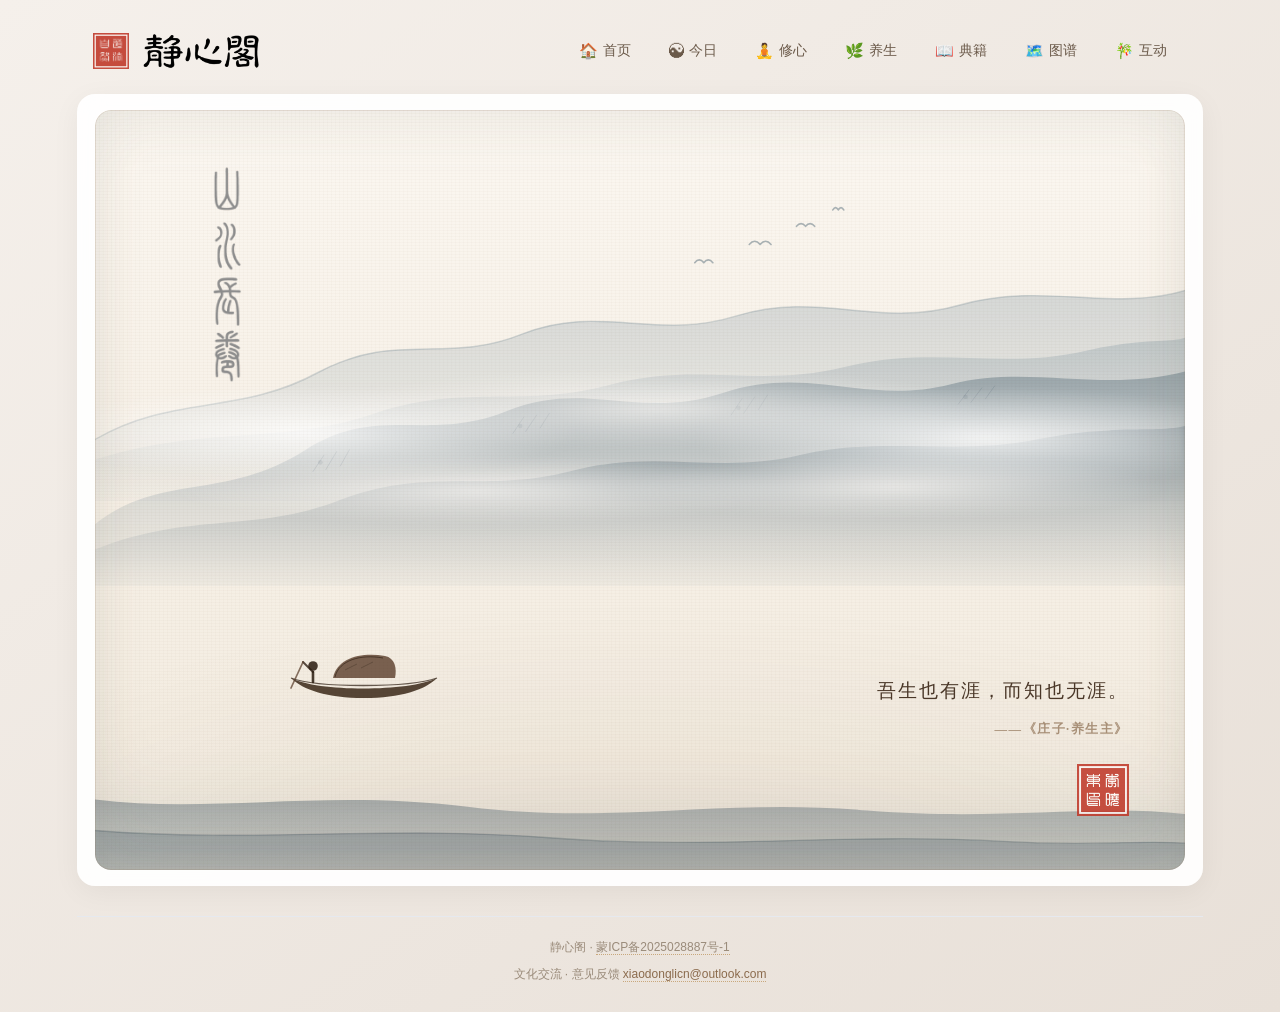
==== commit ea550525: "养生-优化" ====
--- a/src/main/resources/static/index.html
+++ b/src/main/resources/static/index.html
@@ -1640,6 +1640,451 @@
             color: #8b6b4d;
         }
 
+        /* ========================================================= */
+        /* 四时养生：增强版 */
+        /* ========================================================= */
+
+        /* ----- 当前季节总览卡（升级版） ----- */
+        .season-current {
+            position: relative;
+            overflow: hidden;
+        }
+
+        .season-current::before {
+            content: "";
+            position: absolute;
+            top: -40px;
+            right: -30px;
+            width: 180px;
+            height: 180px;
+            border-radius: 50%;
+            background: radial-gradient(circle, rgba(201, 168, 124, 0.14) 0%, transparent 70%);
+            pointer-events: none;
+        }
+
+        .season-current .season-slogan {
+            font-size: 15px;
+            color: #8b6b4d;
+            margin-top: 6px;
+            font-family: 'STKaiti', 'KaiTi', 'Georgia', serif;
+            letter-spacing: 1px;
+        }
+
+        .season-current .season-desc {
+            font-size: 14px;
+            color: #6a5a4a;
+            line-height: 1.9;
+            margin-top: 10px;
+            padding: 10px 14px;
+            background: rgba(255, 255, 255, 0.6);
+            border-radius: 10px;
+            border-left: 3px solid #c9a87c;
+        }
+
+
+        /* ========================================================= */
+        /* 四时养生：田字格四象图 */
+        /* ========================================================= */
+        .season-grid-wrap {
+            background: linear-gradient(145deg, #fdfaf7, #f5ede6);
+            border: 1px solid #e8ddd0;
+            border-radius: 18px;
+            padding: 24px 16px;
+            margin-bottom: 24px;
+            display: flex;
+            flex-direction: column;
+            align-items: center;
+        }
+
+        .season-grid-title {
+            font-size: 18px;
+            font-weight: 600;
+            color: #4a3728;
+            font-family: 'STKaiti', 'KaiTi', 'Georgia', serif;
+            letter-spacing: 4px;
+            margin-bottom: 6px;
+        }
+
+        .season-grid-tip {
+            font-size: 12px;
+            color: #9a8b7a;
+            margin-bottom: 24px;
+        }
+
+        /* 田字格容器 */
+        .season-grid-container {
+            position: relative;
+            width: 100%;
+            max-width: 460px;
+            aspect-ratio: 1 / 1;
+            display: grid;
+            grid-template-columns: 1fr 1fr;
+            grid-template-rows: 1fr 1fr;
+            gap: 6px;
+            /* 整体圆角，形成四象图外轮廓 */
+            border-radius: 50%;
+            overflow: hidden;
+            box-shadow: 0 8px 30px rgba(139, 107, 77, 0.12);
+            border: 6px solid #fdfaf7; /* 给外圈留白 */
+        }
+
+        /* 单个象限 */
+        .season-quadrant {
+            position: relative;
+            cursor: pointer;
+            display: flex;
+            align-items: center;
+            justify-content: center;
+            overflow: hidden;
+            transition: all 0.3s ease;
+        }
+
+        /* 背景图标装饰 */
+        .sq-bg-icon {
+            position: absolute;
+            font-size: 100px;
+            opacity: 0.06;
+            transform: scale(1.2) rotate(-15deg);
+            transition: all 0.4s ease;
+            pointer-events: none;
+        }
+
+        .season-quadrant:hover .sq-bg-icon {
+            opacity: 0.12;
+            transform: scale(1.3) rotate(0deg);
+        }
+
+        /* 文字内容 */
+        .sq-content {
+            position: relative;
+            z-index: 2;
+            text-align: center;
+            transition: transform 0.3s ease;
+        }
+
+        .sq-name {
+            font-family: 'STKaiti', 'KaiTi', 'Georgia', serif;
+            font-size: 38px;
+            font-weight: 700;
+            line-height: 1;
+            margin-bottom: 6px;
+            transition: all 0.3s ease;
+        }
+
+        .sq-desc {
+            font-size: 13px;
+            letter-spacing: 2px;
+            opacity: 0.7;
+            transition: all 0.3s ease;
+        }
+
+        /* 各象限配色 */
+        .quadrant-spring { background: #f2f9f5; }
+        .quadrant-spring .sq-name { color: #4b8a6e; }
+        .quadrant-spring .sq-desc { color: #4b8a6e; }
+
+        .quadrant-summer { background: #fdf5f5; }
+        .quadrant-summer .sq-name { color: #c0504d; }
+        .quadrant-summer .sq-desc { color: #c0504d; }
+
+        .quadrant-autumn { background: #fbf7ee; }
+        .quadrant-autumn .sq-name { color: #9e7d51; }
+        .quadrant-autumn .sq-desc { color: #9e7d51; }
+
+        .quadrant-winter { background: #f2f5f8; }
+        .quadrant-winter .sq-name { color: #51728c; }
+        .quadrant-winter .sq-desc { color: #51728c; }
+
+        /* 悬停/选中状态 */
+        .season-quadrant:hover {
+            filter: brightness(0.96);
+        }
+        .season-quadrant:hover .sq-content {
+            transform: scale(1.08);
+        }
+
+        /* 选中状态：加内阴影和边框 */
+        .season-quadrant.active {
+            box-shadow: inset 0 0 0 3px rgba(139, 107, 77, 0.35);
+        }
+        .season-quadrant.active .sq-name {
+            transform: scale(1.15);
+            text-shadow: 0 4px 12px rgba(0,0,0,0.1);
+        }
+
+        /* 居中的太极 */
+        .season-center-taiji {
+            position: absolute;
+            top: 50%;
+            left: 50%;
+            transform: translate(-50%, -50%);
+            width: 80px;
+            height: 80px;
+            z-index: 10;
+            pointer-events: none; /* 让点击穿透到象限上 */
+            animation: slowRotate 24s linear infinite;
+        }
+
+        .taiji-svg {
+            width: 100%;
+            height: 100%;
+            filter: drop-shadow(0 4px 10px rgba(139, 107, 77, 0.15));
+        }
+
+        @keyframes slowRotate {
+            from { transform: translate(-50%, -50%) rotate(0deg); }
+            to   { transform: translate(-50%, -50%) rotate(360deg); }
+        }
+
+        /* 移动端适配 */
+        @media (max-width: 480px) {
+            .season-grid-container {
+                max-width: 320px;
+            }
+            .sq-name {
+                font-size: 30px;
+            }
+            .sq-desc {
+                font-size: 11px;
+            }
+            .sq-bg-icon {
+                font-size: 70px;
+            }
+            .season-center-taiji {
+                width: 60px;
+                height: 60px;
+            }
+        }
+
+        /* ----- 四季详情面板 ----- */
+        .season-detail-panel {
+            background: #fdfaf7;
+            border: 1px solid #e8ddd0;
+            border-radius: 18px;
+            padding: 26px 28px;
+            margin-bottom: 24px;
+            animation: fadeIn 0.4s ease;
+        }
+
+        .season-detail-header {
+            display: flex;
+            align-items: center;
+            gap: 16px;
+            flex-wrap: wrap;
+            padding-bottom: 16px;
+            margin-bottom: 18px;
+            border-bottom: 2px dashed #e0d3c4;
+        }
+
+        .season-detail-icon {
+            width: 64px;
+            height: 64px;
+            border-radius: 50%;
+            display: flex;
+            align-items: center;
+            justify-content: center;
+            font-size: 30px;
+            flex-shrink: 0;
+            box-shadow: 0 4px 14px rgba(0, 0, 0, 0.08);
+        }
+
+        .season-detail-title {
+            font-size: 28px;
+            font-weight: 700;
+            color: #4a3728;
+            font-family: 'STKaiti', 'KaiTi', 'Georgia', serif;
+            letter-spacing: 3px;
+        }
+
+        .season-detail-slogan {
+            font-size: 14px;
+            color: #8b6b4d;
+            margin-top: 4px;
+            font-family: 'STKaiti', 'KaiTi', 'Georgia', serif;
+        }
+
+        .season-detail-tag {
+            display: inline-block;
+            margin-left: 10px;
+            padding: 3px 14px;
+            border-radius: 20px;
+            font-size: 12px;
+            background: #e8ddd0;
+            color: #5a3e2b;
+            vertical-align: middle;
+        }
+
+        .season-detail-desc {
+            font-size: 15px;
+            color: #5a5a5a;
+            line-height: 1.9;
+            padding: 14px 18px;
+            background: #f5f0ea;
+            border-radius: 12px;
+            margin-bottom: 16px;
+            border-left: 3px solid #c9a87c;
+        }
+
+        /* 详情网格 */
+        .season-detail-grid {
+            display: grid;
+            grid-template-columns: 1fr 1fr;
+            gap: 14px;
+            margin-bottom: 16px;
+        }
+
+        .season-detail-item {
+            background: #fff;
+            border-radius: 12px;
+            padding: 14px 18px;
+            border-left: 3px solid #e0d5c8;
+            transition: all 0.25s;
+        }
+
+        .season-detail-item:hover {
+            box-shadow: 0 4px 14px rgba(0, 0, 0, 0.05);
+        }
+
+        .season-detail-item-title {
+            font-size: 13px;
+            font-weight: 600;
+            color: #8b6b4d;
+            margin-bottom: 8px;
+            display: flex;
+            align-items: center;
+            gap: 6px;
+        }
+
+        .season-detail-item-content {
+            font-size: 14px;
+            color: #5a5a5a;
+            line-height: 1.9;
+        }
+
+        .season-detail-item-content ul {
+            list-style: none;
+            padding: 0;
+            margin: 0;
+        }
+
+        .season-detail-item-content li {
+            padding: 2px 0 2px 14px;
+            position: relative;
+        }
+
+        .season-detail-item-content li::before {
+            content: "·";
+            color: #8b6b4d;
+            position: absolute;
+            left: 2px;
+            font-weight: 700;
+        }
+
+        /* 食物标签 */
+        .season-food-tags {
+            display: flex;
+            flex-wrap: wrap;
+            gap: 8px;
+        }
+
+        .season-food-tags span {
+            background: #f0e6da;
+            color: #5a3e2b;
+            padding: 4px 14px;
+            border-radius: 20px;
+            font-size: 13px;
+        }
+
+        /* 禁忌项 */
+        .season-detail-item.taboo {
+            border-left-color: #e74c3c;
+        }
+
+        .season-detail-item.taboo .season-detail-item-title {
+            color: #e74c3c;
+        }
+
+        /* 诗句 */
+        .season-poem {
+            font-size: 15px;
+            color: #5a3e2b;
+            font-family: 'STKaiti', 'KaiTi', 'Georgia', serif;
+            line-height: 2;
+            text-align: center;
+            padding: 16px 20px;
+            background: #edf0f5;
+            border-radius: 12px;
+            border-left: 3px solid #8b6b4d;
+            margin-bottom: 14px;
+        }
+
+        .season-poem .poem-source {
+            display: block;
+            font-size: 12px;
+            color: #a89078;
+            margin-top: 6px;
+            text-align: right;
+        }
+
+        /* 节气联动入口 */
+        .season-to-solarterm {
+            display: flex;
+            align-items: center;
+            justify-content: space-between;
+            gap: 12px;
+            flex-wrap: wrap;
+            padding: 14px 18px;
+            background: linear-gradient(145deg, #f8f4f0, #f0ece6);
+            border-radius: 12px;
+            margin-top: 16px;
+        }
+
+        .season-to-solarterm p {
+            font-size: 14px;
+            color: #6a5a4a;
+            margin: 0;
+        }
+
+        .season-to-solarterm button {
+            padding: 8px 22px;
+            border: none;
+            border-radius: 30px;
+            background: linear-gradient(145deg, #8b6b4d, #6b4f3a);
+            color: #fff;
+            font-size: 14px;
+            cursor: pointer;
+            transition: all 0.25s;
+            white-space: nowrap;
+        }
+
+        .season-to-solarterm button:hover {
+            transform: translateY(-2px);
+            box-shadow: 0 6px 18px rgba(139, 107, 77, 0.32);
+        }
+
+        /* ----- 四季卡片（保留，作为补充） ----- */
+        .season-grid {
+            grid-template-columns: repeat(auto-fit, minmax(240px, 1fr));
+        }
+
+        /* 小屏适配 */
+        @media (max-width: 768px) {
+            .season-detail-grid {
+                grid-template-columns: 1fr;
+            }
+            .season-detail-panel {
+                padding: 20px 18px;
+            }
+            .season-detail-title {
+                font-size: 24px;
+            }
+            .season-node text {
+                font-size: 20px;
+            }
+            .season-node.active text {
+                font-size: 22px;
+            }
+        }
         /* ========================================================= */
         /* 新增：测测你的道号 */
         /* ========================================================= */
@@ -10251,12 +10696,71 @@
         <section id="season-tab" class="tab-content">
             <h2><i class="fas fa-leaf"></i> 四时养生</h2>
             <div class="season-container">
-                <div id="seasonCurrent" class="season-current">
-                    <!-- JS 动态渲染 -->
+
+                <!-- 当前季节总览 -->
+                <div id="seasonCurrent" class="season-current"></div>
+
+                <!-- 四时流转（田字格版） -->
+                <div class="season-grid-wrap">
+                    <div class="season-grid-title">四时流转</div>
+                    <div class="season-grid-tip">点击任意象限，查看详细养生方案</div>
+
+                    <div class="season-grid-container">
+                        <!-- 左上：春 -->
+                        <div class="season-quadrant quadrant-spring" data-key="spring">
+                            <div class="sq-bg-icon">🌱</div>
+                            <div class="sq-content">
+                                <div class="sq-name">春</div>
+                                <div class="sq-desc">养肝 · 生发</div>
+                            </div>
+                        </div>
+                        <!-- 右上：夏 -->
+                        <div class="season-quadrant quadrant-summer" data-key="summer">
+                            <div class="sq-bg-icon">☀️</div>
+                            <div class="sq-content">
+                                <div class="sq-name">夏</div>
+                                <div class="sq-desc">养心 · 生长</div>
+                            </div>
+                        </div>
+                        <!-- 左下：秋 -->
+                        <div class="season-quadrant quadrant-autumn" data-key="autumn">
+                            <div class="sq-bg-icon">🍂</div>
+                            <div class="sq-content">
+                                <div class="sq-name">秋</div>
+                                <div class="sq-desc">养肺 · 收敛</div>
+                            </div>
+                        </div>
+                        <!-- 右下：冬 -->
+                        <div class="season-quadrant quadrant-winter" data-key="winter">
+                            <div class="sq-bg-icon">❄️</div>
+                            <div class="sq-content">
+                                <div class="sq-name">冬</div>
+                                <div class="sq-desc">养肾 · 闭藏</div>
+                            </div>
+                        </div>
+
+                        <!-- 中心太极装饰 -->
+                        <div class="season-center-taiji">
+                            <svg viewBox="0 0 100 100" class="taiji-svg" aria-hidden="true">
+                                <!-- 外层虚线圆 -->
+                                <circle cx="50" cy="50" r="46" fill="#fdfaf7" stroke="#e0d5c8" stroke-width="1.5" stroke-dasharray="3 4"/>
+                                <!-- 太极核心 -->
+                                <circle cx="50" cy="50" r="36" fill="#fdfaf7" stroke="#8b6b4d" stroke-width="1.5"/>
+                                <path d="M50,14 A36,36 0 0,1 50,86 A18,18 0 0,0 50,50 A18,18 0 0,1 50,14 Z" fill="#5a3e2b"/>
+                                <circle cx="50" cy="32" r="5.5" fill="#fdfaf7"/>
+                                <circle cx="50" cy="68" r="5.5" fill="#5a3e2b"/>
+                                <circle cx="50" cy="50" r="36" fill="none" stroke="#8b6b4d" stroke-width="1.5"/>
+                            </svg>
+                        </div>
+                    </div>
                 </div>
-                <div class="season-grid" id="seasonGrid">
-                    <!-- JS 动态渲染 -->
-                </div>
+
+                <!-- 当前选中季节详情 -->
+                <div id="seasonDetail" class="season-detail-panel"></div>
+
+                <!-- 四季卡片（补充浏览） -->
+                <div class="season-grid" id="seasonGrid"></div>
+
             </div>
         </section>
 
@@ -13248,69 +13752,93 @@
     // =============================================================
     const SEASONS_DATA = {
         spring: {
-            name: '春',
-            icon: '🌱',
-            element: '木',
-            elementIcon: '🌳',
-            months: [2, 3, 4],
+            name: '春', icon: '🌱', element: '木', elementIcon: '🌳',
+            months: [3, 4, 5],
+            slogan: '春生 · 养肝护阳，舒展生机',
+            desc: '春属木，主生发，对应肝脏。阳气初升，万物复苏，养生重在顺春生之气，疏肝理气、护阳防风。',
             advice: {
-                diet: '宜食辛甘发散之品，如韭菜、葱、蒜、豆芽、香菜，助阳气生发。',
-                lifestyle: '夜卧早起，广步于庭，多伸懒腰，舒展筋骨。',
-                emotion: '保持乐观开朗，多与人交流，顺应春生之气。'
-            }
+                diet: '宜食辛甘发散之品，如韭菜、葱、蒜、豆芽、香菜、春笋，助阳气生发；少食酸涩收敛之物。',
+                lifestyle: '夜卧早起，广步于庭，多伸懒腰，舒展筋骨；注意春捂，勿过早减衣。',
+                emotion: '保持乐观开朗，戒怒戒郁，多与人交流，顺应春生之气。'
+            },
+            // 新增维度
+            exercise: ['晨起散步、慢跑，微汗即止', '八段锦「双手托天理三焦」', '踏青郊游，舒展筋骨', '拉伸肝经，多做侧身伸展'],
+            acupoint: '太冲穴（疏肝）、肝俞穴（养肝）、期门穴（理气）',
+            tea: '花茶（茉莉、玫瑰、菊花）疏肝理气；绿茶清热，但脾胃虚寒者宜淡饮。',
+            food: ['韭菜', '春笋', '香椿', '荠菜', '豆芽', '菠菜', '山药', '红枣'],
+            taboo: ['忌过食酸涩收敛之品', '忌熬夜伤肝血', '忌大怒暴怒', '忌过早贪凉'],
+            poem: '春三月，此谓发陈，天地俱生，万物以荣。',
+            poemSource: '——《黄帝内经·素问·四气调神大论》'
         },
         summer: {
-            name: '夏',
-            icon: '☀️',
-            element: '火',
-            elementIcon: '🔥',
-            months: [5, 6, 7],
+            name: '夏', icon: '☀️', element: '火', elementIcon: '🔥',
+            months: [6, 7, 8],
+            slogan: '夏长 · 养心安神，清热防暑',
+            desc: '夏属火，主长养，对应心脏。阳气最盛，万物繁茂，养生重在养心安神、清热解暑、护阳气。',
             advice: {
-                diet: '宜食清凉解暑之品，如苦瓜、绿豆、西瓜、荷叶，养心清热。',
-                lifestyle: '夜卧早起，适当午休，避免暴晒，保持心静。',
-                emotion: '调息静心，常如冰雪在心，防心火过旺。'
-            }
-        },
-        lateSummer: {
-            name: '长夏',
-            icon: '🌾',
-            element: '土',
-            elementIcon: '⛰️',
-            months: [8, 9],
-            advice: {
-                diet: '宜食健脾祛湿之品，如山药、薏米、茯苓、冬瓜。',
-                lifestyle: '注意防暑湿，适当运动出汗，勿贪凉。',
-                emotion: '心平气和，思虑有度，养护脾胃之气。'
-            }
+                diet: '宜食清凉解暑之品，如苦瓜、绿豆、西瓜、荷叶、莲子，养心清热；少食油腻，多食蔬果。',
+                lifestyle: '夜卧早起，适当午休，避免暴晒，保持心静；空调温度不宜过低。',
+                emotion: '调息静心，常如冰雪在心，戒怒戒躁，防心火过旺。'
+            },
+            exercise: ['清晨或傍晚散步、游泳', '八段锦「摇头摆尾去心火」', '太极、瑜伽等舒缓运动', '避免正午剧烈运动'],
+            acupoint: '内关穴（养心）、神门穴（安神）、曲池穴（清热）',
+            tea: '绿茶清热解暑；荷叶茶、莲子心茶清心火；脾胃虚寒者宜温饮淡茶。',
+            food: ['苦瓜', '绿豆', '西瓜', '莲子', '百合', '冬瓜', '荷叶', '薏米'],
+            taboo: ['忌贪凉饮冷伤脾胃', '忌正午暴晒', '忌大喜大怒', '忌空调直吹'],
+            poem: '夏三月，此谓蕃秀，天地气交，万物华实。',
+            poemSource: '——《黄帝内经·素问·四气调神大论》'
         },
         autumn: {
-            name: '秋',
-            icon: '🍂',
-            element: '金',
-            elementIcon: '⚔️',
+            name: '秋', icon: '🍂', element: '金', elementIcon: '⚔️',
             months: [9, 10, 11],
+            slogan: '秋收 · 润肺防燥，收敛神气',
+            desc: '秋属金，主收敛，对应肺脏。燥气渐盛，万物肃杀，养生重在润肺防燥、收敛阳气、安宁情志。',
             advice: {
-                diet: '宜食滋阴润肺之品，如梨、百合、银耳、白萝卜。',
-                lifestyle: '早卧早起，收敛神气，适当添衣防凉。',
-                emotion: '收敛情绪，勿悲勿躁，保持内心安宁。'
-            }
+                diet: '宜食滋阴润肺之品，如梨、百合、银耳、白萝卜、蜂蜜、芝麻；少食辛辣燥热。',
+                lifestyle: '早卧早起，收敛神气，适当添衣防凉；室内可加湿防燥。',
+                emotion: '收敛情绪，勿悲秋，保持内心安宁，使神气内守。'
+            },
+            exercise: ['晨起慢跑、登高望远', '八段锦「左右开弓似射雕」', '呼吸吐纳，练习腹式呼吸', '避免大汗淋漓伤津'],
+            acupoint: '肺俞穴（润肺）、太渊穴（补肺气）、列缺穴（宣肺）',
+            tea: '青茶（乌龙）润燥生津；白茶润肺清热；蜂蜜水润肠。',
+            food: ['梨', '百合', '银耳', '白萝卜', '蜂蜜', '芝麻', '山药', '莲藕'],
+            taboo: ['忌过食辛辣燥热', '忌悲忧伤肺', '忌大汗伤津', '忌熬夜耗阴'],
+            poem: '秋三月，此谓容平，天气以急，地气以明。',
+            poemSource: '——《黄帝内经·素问·四气调神大论》'
         },
         winter: {
-            name: '冬',
-            icon: '❄️',
-            element: '水',
-            elementIcon: '💧',
+            name: '冬', icon: '❄️', element: '水', elementIcon: '💧',
             months: [12, 1, 2],
+            slogan: '冬藏 · 养肾藏精，避寒就温',
+            desc: '冬属水，主闭藏，对应肾脏。阳气潜藏，万物蛰伏，养生重在养肾藏精、避寒就温、蓄势待发。',
             advice: {
-                diet: '宜食温补助阳之品，如羊肉、核桃、黑豆、生姜。',
-                lifestyle: '早卧晚起，必待日光，避寒就温。',
-                emotion: '静心养藏，勿扰动阳气，蓄势待发。'
-            }
+                diet: '宜食温补助阳之品，如羊肉、核桃、黑豆、生姜、桂圆；少食生冷寒凉。',
+                lifestyle: '早卧晚起，必待日光，避寒就温；减少剧烈运动，注意保暖。',
+                emotion: '静心养藏，勿扰动阳气，安神定志，蓄势待发。'
+            },
+            exercise: ['午后阳光下行散步、慢跑', '八段锦「两手攀足固肾腰」', '太极、站桩养气', '避免大汗淋漓泄阳气'],
+            acupoint: '肾俞穴（补肾）、关元穴（固阳）、太溪穴（滋肾）',
+            tea: '红茶温阳暖胃；黑茶消食去腻；姜茶驱寒暖身。',
+            food: ['羊肉', '核桃', '黑豆', '黑芝麻', '桂圆', '生姜', '山药', '栗子'],
+            taboo: ['忌生冷寒凉伤阳', '忌大汗淋漓', '忌熬夜耗精', '忌过度惊恐伤肾'],
+            poem: '冬三月，此谓闭藏，水冰地坼，无扰乎阳。',
+            poemSource: '——《黄帝内经·素问·四气调神大论》'
         }
     };
 
-    // 季节顺序（用于展示）
-    const SEASON_ORDER = ['spring', 'summer', 'lateSummer', 'autumn', 'winter'];
+    const SEASON_ORDER = ['spring', 'summer', 'autumn', 'winter'];
+
+    // ===== 全局统一的季节判断（四时养生 / 茶道 / 节气共用） =====
+    // 返回 'spring' | 'summer' | 'autumn' | 'winter'
+    function getCurrentSeasonKey(date) {
+        const d = date || new Date();
+        const month = d.getMonth() + 1;
+
+        if (month >= 3 && month <= 5) return 'spring';
+        if (month >= 6 && month <= 8) return 'summer';
+        if (month >= 9 && month <= 11) return 'autumn';
+        return 'winter';
+    }
 
     // =============================================================
     // 新增数据：二十四节气养生
@@ -14876,70 +15404,204 @@
     }
 
     // ----- 4e. 渲染四时养生 -----
-    function renderSeason() {
-        const now = new Date();
-        const month = now.getMonth() + 1; // 1-12
-
-        // 判断当前季节
-        let currentSeasonKey = 'spring';
-        if (month >= 3 && month <= 5) currentSeasonKey = 'spring';
-        else if (month >= 6 && month <= 8) currentSeasonKey = 'summer';
-        else if (month >= 9 && month <= 10) currentSeasonKey = 'lateSummer';
-        else if (month >= 11 && month <= 12) currentSeasonKey = 'autumn';
-        else if (month >= 1 && month <= 2) currentSeasonKey = 'winter';
-
-        // 如果月份在 9-10 月，长夏；但传统上 9-11 是秋，我调整一下
-        // 更准确：春 3-5，夏 6-8，秋 9-11，冬 12-2
-        if (month >= 3 && month <= 5) currentSeasonKey = 'spring';
-        else if (month >= 6 && month <= 8) currentSeasonKey = 'summer';
-        else if (month >= 9 && month <= 11) currentSeasonKey = 'autumn';
-        else currentSeasonKey = 'winter';
-
-        const season = SEASONS_DATA[currentSeasonKey];
-
-        // 渲染当前季节
-        const currentEl = document.getElementById('seasonCurrent');
-        currentEl.innerHTML = `
-                <div class="season-icon">${season.icon}</div>
-                <div class="season-info">
-                    <div class="name">${season.name}季 · 养${season.element}</div>
-                    <div class="sub">${season.elementIcon} 五行属 ${season.element}</div>
-                    <span class="element-tag">当前正值 ${season.name}季，宜顺应天时，养护${season.element}气</span>
+    // =============================================================
+    // 四时养生：增强版
+    // =============================================================
+    let seasonActiveKey = null;
+
+    // 季节配置：颜色、角度、图标
+    const SEASON_WHEEL_CONFIG = {
+        spring: { angle: 0,   color: '#7bc5a0', icon: '🌱' },
+        summer: { angle: 90,  color: '#e74c3c', icon: '☀️' },
+        autumn: { angle: 180, color: '#c9a87c', icon: '🍂' },
+        winter: { angle: 270, color: '#6b8cae', icon: '❄️' }
+    };
+
+    // 获取当前季节 key（复用已有 getCurrentSeasonKey）
+    function getCurrentSeason() {
+        return getCurrentSeasonKey();
+    }
+
+    // 渲染顶部当前季节总览
+    function renderSeasonCurrent(key) {
+        const season = SEASONS_DATA[key];
+        const el = document.getElementById('seasonCurrent');
+        if (!el || !season) return;
+
+        el.innerHTML = `
+        <div class="season-icon">${season.icon}</div>
+        <div class="season-info">
+            <div class="name">${season.name}季 · 养${season.element}</div>
+            <div class="season-slogan">${season.slogan}</div>
+            <div class="sub">${season.elementIcon} 五行属 ${season.element} · ${season.months.join('、')} 月</div>
+            <span class="element-tag">当前正值 ${season.name}季，宜顺应天时，养护${season.element}气</span>
+            <div class="season-desc">${season.desc}</div>
+        </div>
+    `;
+    }
+
+    // 更新四时田字格的高亮状态
+    function renderSeasonWheel(activeKey) {
+        // 更新所有象限的选中状态
+        document.querySelectorAll('.season-quadrant').forEach(el => {
+            el.classList.toggle('active', el.dataset.key === activeKey);
+        });
+    }
+
+    // 渲染季节详情
+    function renderSeasonDetail(key) {
+        const season = SEASONS_DATA[key];
+        const el = document.getElementById('seasonDetail');
+        if (!el || !season) return;
+
+        const cfg = SEASON_WHEEL_CONFIG[key];
+        const isCurrent = key === getCurrentSeason();
+
+        const foodHtml = season.food.map(f => `<span>${f}</span>`).join('');
+        const tabooHtml = season.taboo.map(t => `<li>${t}</li>`).join('');
+        const exerciseHtml = season.exercise.map(e => `<li>${e}</li>`).join('');
+
+        el.innerHTML = `
+        <div class="season-detail-header">
+            <div class="season-detail-icon" style="background:${cfg.color}20;color:${cfg.color};">
+                ${season.icon}
+            </div>
+            <div>
+                <div class="season-detail-title">
+                    ${season.name}季 · 养${season.element}
+                    ${isCurrent ? '<span class="season-detail-tag">当前季节</span>' : ''}
                 </div>
-            `;
-
-        // 渲染所有季节
+                <div class="season-detail-slogan">${season.slogan}</div>
+            </div>
+        </div>
+
+        <div class="season-detail-desc">${season.desc}</div>
+
+        <div class="season-detail-grid">
+            <div class="season-detail-item">
+                <div class="season-detail-item-title">🍲 饮食调养</div>
+                <div class="season-detail-item-content">${season.advice.diet}</div>
+            </div>
+            <div class="season-detail-item">
+                <div class="season-detail-item-title">🧘 起居调摄</div>
+                <div class="season-detail-item-content">${season.advice.lifestyle}</div>
+            </div>
+            <div class="season-detail-item">
+                <div class="season-detail-item-title">💭 情志养生</div>
+                <div class="season-detail-item-content">${season.advice.emotion}</div>
+            </div>
+            <div class="season-detail-item">
+                <div class="season-detail-item-title">🏃 运动建议</div>
+                <div class="season-detail-item-content"><ul>${exerciseHtml}</ul></div>
+            </div>
+            <div class="season-detail-item">
+                <div class="season-detail-item-title">📍 推荐穴位</div>
+                <div class="season-detail-item-content">${season.acupoint}</div>
+            </div>
+            <div class="season-detail-item">
+                <div class="season-detail-item-title">🍵 时令茶饮</div>
+                <div class="season-detail-item-content">${season.tea}</div>
+            </div>
+            <div class="season-detail-item taboo">
+                <div class="season-detail-item-title">⚠️ 养生禁忌</div>
+                <div class="season-detail-item-content"><ul>${tabooHtml}</ul></div>
+            </div>
+            <div class="season-detail-item">
+                <div class="season-detail-item-title">🥬 时令食材</div>
+                <div class="season-detail-item-content">
+                    <div class="season-food-tags">${foodHtml}</div>
+                </div>
+            </div>
+        </div>
+
+        <div class="season-poem">
+            ${season.poem}
+            <span class="poem-source">${season.poemSource}</span>
+        </div>
+
+        <div class="season-to-solarterm">
+            <p>💡 想了解更细致的节气养生？二十四节气将一年细分为二十四个节点，每个节气都有专属调养方案。</p>
+            <button id="seasonToSolartermBtn">前往二十四节气 →</button>
+        </div>
+    `;
+
+        // 绑定跳转按钮
+        const btn = document.getElementById('seasonToSolartermBtn');
+        if (btn) {
+            btn.addEventListener('click', function () {
+                switchTab('solarterm');
+                window.scrollTo({ top: 0, behavior: 'smooth' });
+            });
+        }
+    }
+
+    // 渲染四季卡片（补充浏览，点击可切换）
+    function renderSeasonCards(activeKey) {
         const grid = document.getElementById('seasonGrid');
-        const seasonNames = {
-            spring: '春',
-            summer: '夏',
-            lateSummer: '长夏',
-            autumn: '秋',
-            winter: '冬'
-        };
-        const seasonIcons = {
-            spring: '🌱',
-            summer: '☀️',
-            lateSummer: '🌾',
-            autumn: '🍂',
-            winter: '❄️'
-        };
+        if (!grid) return;
+
+        const seasonNames = { spring: '春', summer: '夏', autumn: '秋', winter: '冬' };
 
         grid.innerHTML = SEASON_ORDER.map(key => {
             const s = SEASONS_DATA[key];
-            const isActive = key === currentSeasonKey;
+            const isActive = key === activeKey;
+            const isCurrent = key === getCurrentSeason();
             return `
-                    <div class="season-card" style="${isActive ? 'border-color:#8b6b4d;background:#f8f0e8;' : ''}">
-                        <span class="card-icon">${s.icon}</span>
-                        <div class="card-title">${seasonNames[key]}季 · 养${s.element}</div>
-                        <div class="card-content">
-                            <li><strong>🍲 饮食：</strong>${s.advice.diet}</li>
-                            <li><strong>🧘 起居：</strong>${s.advice.lifestyle}</li>
-                            <li><strong>💭 情志：</strong>${s.advice.emotion}</li>
-                        </div>
-                    </div>
-                `;
+            <div class="season-card season-card-clickable"
+                 data-key="${key}"
+                 style="${isActive ? 'border-color:#8b6b4d;background:#f8f0e8;' : ''}">
+                <span class="card-icon">${s.icon}</span>
+                <div class="card-title">
+                    ${seasonNames[key]}季 · 养${s.element}
+                    ${isCurrent ? '<span style="font-size:11px;color:#c0392b;margin-left:4px;">当前</span>' : ''}
+                </div>
+                <div class="card-content">
+                    <li><strong>🍲 饮食：</strong>${s.advice.diet}</li>
+                    <li><strong>🧘 起居：</strong>${s.advice.lifestyle}</li>
+                    <li><strong>💭 情志：</strong>${s.advice.emotion}</li>
+                </div>
+            </div>
+        `;
         }).join('');
+
+        // 卡片点击切换
+        grid.querySelectorAll('.season-card-clickable').forEach(card => {
+            card.style.cursor = 'pointer';
+            card.addEventListener('click', function () {
+                const key = this.dataset.key;
+                if (key) selectSeason(key);
+            });
+        });
+    }
+
+    function selectSeason(key) {
+        if (!SEASONS_DATA[key]) return;
+        seasonActiveKey = key;
+        renderSeasonWheel(key);       // 只更新高亮
+        renderSeasonDetail(key);      // 渲染下方详情
+        renderSeasonCards(key);       // 更新底部卡片
+        renderSeasonCurrent(key);     // 更新顶部总览
+
+        // 滚动到详情
+        const detail = document.getElementById('seasonDetail');
+        if (detail) {
+            detail.scrollIntoView({ behavior: 'smooth', block: 'nearest' });
+        }
+    }
+
+    function renderSeason() {
+        const current = getCurrentSeason();
+        selectSeason(current);
+
+        // 为四象图绑定点击事件（如果还没有绑定过）
+        if (!window._seasonQuadrantBound) {
+            document.querySelectorAll('.season-quadrant').forEach(el => {
+                el.addEventListener('click', function() {
+                    selectSeason(this.dataset.key);
+                });
+            });
+            window._seasonQuadrantBound = true;
+        }
     }
 
     // =============================================================
@@ -15260,17 +15922,24 @@
     // =============================================================
     let shichenActiveName = null;
 
-    // 根据当前时间获取时辰
+    // 根据当前时间获取时辰索引（0=子时 … 11=亥时）
+    function getCurrentShichenIndex(date) {
+        const d = date || new Date();
+        const h = d.getHours();
+        const m = d.getMinutes();
+
+        // 子时：23:00 - 00:59
+        if (h === 23 || h === 0) return 0;
+
+        // 其余：1:00-2:59 丑(1)，3:00-4:59 寅(2) …… 21:00-22:59 亥(11)
+        // 公式：floor((h + 1) / 2)，h=1→1, h=2→1, h=3→2 … h=22→11
+        return Math.floor((h + 1) / 2) % 12;
+    }
+
+    // 根据当前时间获取时辰数据
     function getCurrentShichen() {
-        const h = new Date().getHours();
-        // 23:00-01:00 为子时，以此类推
-        // 时辰索引：子=0, 丑=1, ... 亥=11
-        let idx;
-        if (h === 23 || h === 0) idx = 0;
-        else idx = Math.floor((h + 1) / 2) % 12;
-
-        const name = SHICHEN_DATA[idx].name;
-        return SHICHEN_DATA.find(s => s.name === name);
+        const idx = getCurrentShichenIndex();
+        return SHICHEN_DATA[idx];
     }
 
     // 渲染当前时辰卡片
@@ -15477,6 +16146,32 @@
     function initShichen() {
         const current = getCurrentShichen();
         selectShichen(current);
+    }
+
+    // ===== 十二时辰：跨时辰自动刷新 =====
+    let shichenAutoRefreshTimer = null;
+    let lastShichenIndex = null;
+
+    function startShichenAutoRefresh() {
+        // 避免重复启动
+        if (shichenAutoRefreshTimer) return;
+
+        lastShichenIndex = getCurrentShichenIndex();
+
+        // 每 30 秒检查一次当前时辰是否变化
+        shichenAutoRefreshTimer = setInterval(() => {
+            // 只在十二时辰 Tab 处于激活状态时才刷新，避免无谓计算
+            const tab = document.getElementById('shichen-tab');
+            if (!tab || !tab.classList.contains('active')) return;
+
+            const nowIdx = getCurrentShichenIndex();
+            if (nowIdx !== lastShichenIndex) {
+                lastShichenIndex = nowIdx;
+                // 重新选中当前时辰，触发轮盘、详情、分组、顶部卡片的整体更新
+                const current = SHICHEN_DATA[nowIdx];
+                if (current) selectShichen(current);
+            }
+        }, 30000);
     }
 
 
@@ -17325,8 +18020,9 @@
             if (wheel && !wheel.innerHTML.trim()) initSolarTerm();
         }
         if (tab === 'shichen') {
-            const wheel = document.getElementById('shichenWheel');
-            if (wheel && !wheel.innerHTML.trim()) initShichen();
+            // 每次进入都重新计算当前时辰，避免跨时辰后仍显示旧数据
+            initShichen();
+            startShichenAutoRefresh();
         }
         if (tab === 'tea') {
             const wheel = document.getElementById('teaWheel');
@@ -19210,25 +19906,22 @@
     // 新增：茶道养生
     // =============================================================
 
-    // 根据当前季节获取推荐茶饮
+    // 茶道专用：把统一季节映射到茶道轮盘的四季节 key
     function getCurrentTeaSeason() {
-        const month = new Date().getMonth() + 1;
-        if (month >= 3 && month <= 5) return 'spring';
-        if (month >= 6 && month <= 8) return 'summer';
-        if (month >= 9 && month <= 11) return 'autumn';
-        return 'winter';
+        const key = getCurrentSeasonKey();
+        return key;
     }
 
-    // 获取当前推荐茶
     function getCurrentTea() {
         const season = getCurrentTeaSeason();
         const seasonMap = {
-            spring: '绿茶',
-            summer: '绿茶',
-            autumn: '青茶',
-            winter: '红茶'
+            spring: '绿茶',   // TEA_DATA 中绿茶 season: 'spring'
+            summer: '黄茶',   // 黄茶 season: 'summer'
+            autumn: '青茶',   // 青茶 season: 'autumn'
+            winter: '红茶'    // 红茶 season: 'winter'
         };
-        const name = seasonMap[season];
+
+        const name = seasonMap[season] || '绿茶';
         return TEA_DATA.find(t => t.name === name) || TEA_DATA[0];
     }
 
